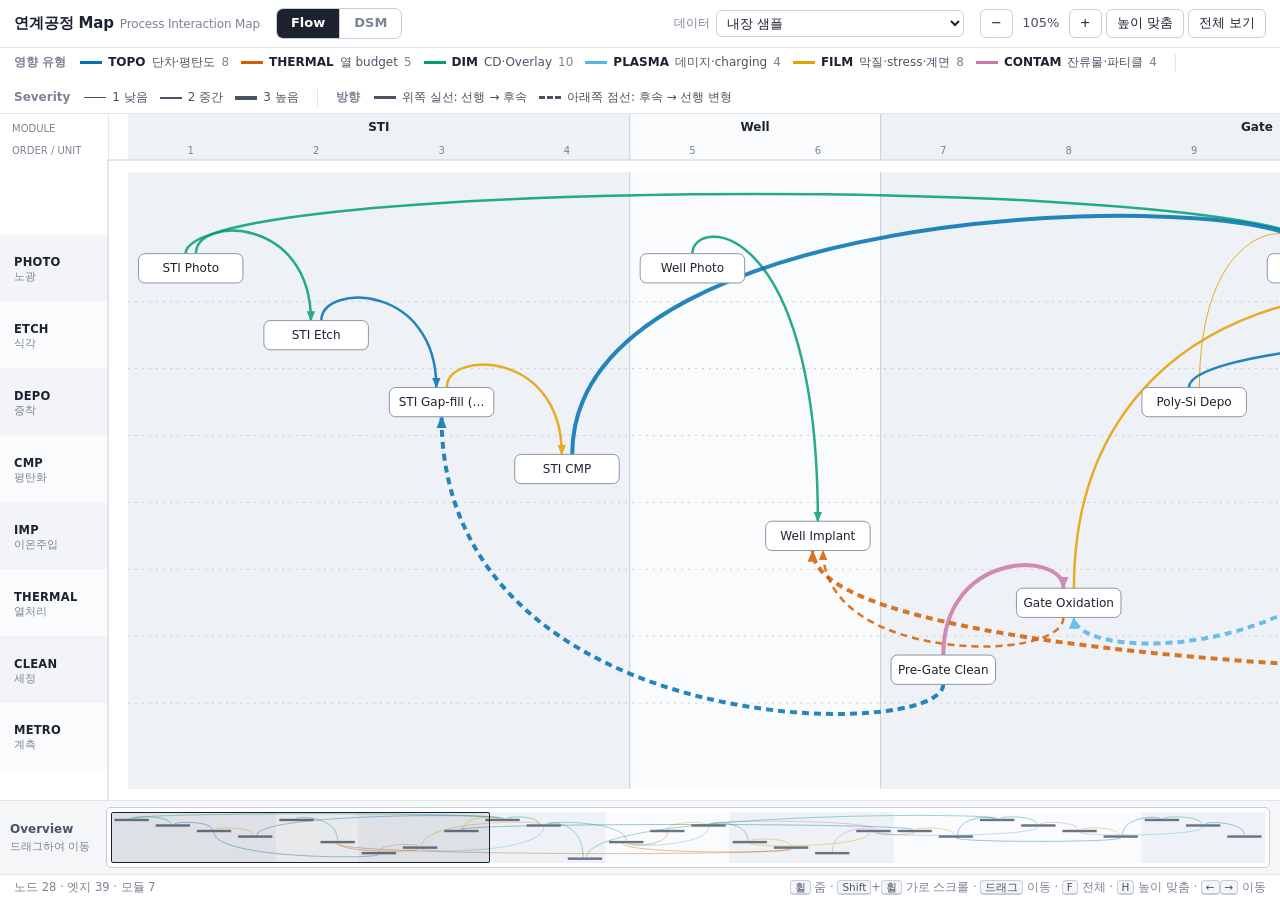
==== process-map/process_link_map.html @ 5c692071 "Add process interaction map (step 1): data model and Flow view Single-file offline HTML (vanilla JS " ====
<!DOCTYPE html>
<html lang="ko">
<head>
<meta charset="utf-8">
<meta name="viewport" content="width=device-width, initial-scale=1">
<title>연계공정 Map</title>
<style>
  :root {
    --bg: #f5f6f8;
    --surface: #ffffff;
    --ink: #1c2230;
    --ink-2: #4a5263;
    --ink-3: #7b8394;
    --line: #e1e5eb;
    --line-2: #c8ced8;
    --band-a: #eef1f5;
    --band-b: #fafbfc;
    --node-bg: #ffffff;
    --node-stroke: #8e96a4;
    --accent: #1c2230;
    --warn-bg: #fff5e6;
    --warn-line: #efb35a;
    --warn-ink: #6e4300;
    --err-ink: #9b1c1c;
    --font: "Pretendard", "Malgun Gothic", "Apple SD Gothic Neo", "Segoe UI", system-ui, sans-serif;
  }
  * { box-sizing: border-box; }
  html, body { height: 100%; margin: 0; }
  body {
    background: var(--bg);
    color: var(--ink);
    font: 13px/1.45 var(--font);
    display: flex;
    flex-direction: column;
    overflow: hidden;
  }
  button, select { font: inherit; color: inherit; }

  /* ---------- 상단 바 ---------- */
  .topbar {
    display: flex; align-items: center; gap: 16px;
    padding: 8px 14px;
    background: var(--surface);
    border-bottom: 1px solid var(--line);
    flex-wrap: wrap;
  }
  .topbar h1 { font-size: 15px; margin: 0; font-weight: 700; letter-spacing: -0.01em; }
  .topbar h1 small { font-weight: 500; color: var(--ink-3); margin-left: 6px; font-size: 12px; }
  .tabs { display: inline-flex; border: 1px solid var(--line-2); border-radius: 7px; overflow: hidden; }
  .tab {
    border: 0; background: transparent; padding: 5px 14px; cursor: pointer;
    color: var(--ink-2); font-weight: 600;
  }
  .tab + .tab { border-left: 1px solid var(--line-2); }
  .tab.active { background: var(--accent); color: #fff; }
  .tab:disabled { cursor: not-allowed; color: var(--ink-3); }
  .spacer { flex: 1; }
  .ctrl-group { display: inline-flex; align-items: center; gap: 4px; }
  .ctrl-group label { color: var(--ink-3); font-size: 12px; margin-right: 2px; }
  .btn {
    border: 1px solid var(--line-2); background: var(--surface); border-radius: 6px;
    padding: 4px 10px; cursor: pointer; min-width: 30px;
  }
  .btn:hover { background: var(--band-a); }
  .zoom-val { min-width: 48px; text-align: center; font-variant-numeric: tabular-nums; color: var(--ink-2); }
  select { border: 1px solid var(--line-2); border-radius: 6px; padding: 4px 6px; background: var(--surface); }

  /* ---------- 검증 경고 바 ---------- */
  .warnbar {
    background: var(--warn-bg); border-bottom: 1px solid var(--warn-line);
    color: var(--warn-ink); padding: 6px 14px; font-size: 12.5px;
  }
  .warnbar[hidden] { display: none; }
  .warnbar summary { cursor: pointer; font-weight: 600; }
  .warnbar ul { margin: 6px 0 2px; padding-left: 20px; max-height: 120px; overflow: auto; }
  .warnbar li.error { color: var(--err-ink); }
  .warnbar .close { float: right; border: 0; background: transparent; cursor: pointer; color: var(--warn-ink); font-size: 14px; }

  /* ---------- 범례 ---------- */
  .legend {
    display: flex; align-items: center; gap: 18px; flex-wrap: wrap;
    padding: 6px 14px; background: var(--surface); border-bottom: 1px solid var(--line);
    font-size: 12px; color: var(--ink-2);
  }
  .legend .grp { display: inline-flex; align-items: center; gap: 12px; }
  .legend .grp-title { color: var(--ink-3); font-weight: 600; margin-right: 2px; }
  .legend .item { display: inline-flex; align-items: center; gap: 6px; white-space: nowrap; }
  .legend .item b { color: var(--ink); font-weight: 600; }
  .legend .cnt { color: var(--ink-3); font-variant-numeric: tabular-nums; }
  .lk { display: inline-block; width: 22px; height: 0; border-top: 3px solid currentColor; vertical-align: middle; }
  .lk.dash { border-top-style: dashed; }
  .sep { width: 1px; align-self: stretch; background: var(--line); }

  /* ---------- 메인 Flow 영역 ---------- */
  .main {
    flex: 1; position: relative; min-height: 200px; background: var(--surface);
    overflow: hidden; cursor: grab; user-select: none; touch-action: none;
  }
  .main.dragging { cursor: grabbing; }
  .main:focus { outline: none; }
  /* 콘텐츠 SVG는 GPU 합성 레이어: 팬은 CSS transform만 바꿔 재래스터 없이 이동 */
  #flowSvg {
    position: absolute; left: 0; top: 0; display: block; overflow: visible;
    transform-origin: 0 0; will-change: transform; font-family: var(--font);
  }
  /* 고정 헤더·좌측 lane 라벨 오버레이 */
  #overlaySvg {
    position: absolute; inset: 0; width: 100%; height: 100%;
    display: block; pointer-events: none; font-family: var(--font);
  }
  #overlaySvg #hdr, #overlaySvg #gutter, #overlaySvg #corner { pointer-events: auto; }

  .band-a { fill: var(--band-a); }
  .band-b { fill: var(--band-b); }
  .band-line { stroke: var(--line-2); stroke-width: 1; vector-effect: non-scaling-stroke; }
  .lane-line { stroke: var(--line-2); stroke-width: 1; stroke-dasharray: 2 5; vector-effect: non-scaling-stroke; }

  .edge { fill: none; stroke-linecap: round; opacity: 0.85; vector-effect: non-scaling-stroke; }
  .edge.bwd { stroke-dasharray: 7 5; stroke-linecap: butt; }
  #layerEdges, #layerHover { pointer-events: none; }
  #layerEdgeHits path {
    fill: none; stroke: transparent; stroke-width: 12;
    pointer-events: stroke; vector-effect: non-scaling-stroke; cursor: pointer;
  }
  .hover-halo { fill: none; stroke: #ffffff; opacity: 0.95; stroke-linecap: round; vector-effect: non-scaling-stroke; }
  .hover-edge { fill: none; stroke-linecap: round; vector-effect: non-scaling-stroke; }
  .hover-edge.bwd { stroke-dasharray: 7 5; stroke-linecap: butt; }

  .node { cursor: pointer; }
  .node rect { fill: var(--node-bg); stroke: var(--node-stroke); stroke-width: 1; vector-effect: non-scaling-stroke; }
  .node text { font-size: 11.5px; font-weight: 500; fill: var(--ink); pointer-events: none; }
  .node.is-hover rect, .node.hl-end rect { stroke: var(--ink); stroke-width: 2; }
  .lod-far .node text { display: none; }

  /* 고정 헤더(모듈 라벨 + order 눈금)와 좌측 swimlane 라벨 */
  .hdr-bg, .gutter-bg, .corner { fill: var(--surface); }
  .hdr-border { stroke: var(--line-2); stroke-width: 1; }
  .hdr-band-a { fill: var(--band-a); }
  .hdr-band-b { fill: var(--band-b); }
  .hdr-band-line { stroke: var(--line-2); stroke-width: 1; }
  .hdr-mod { font-size: 12px; font-weight: 700; fill: var(--ink); }
  .hdr-tick { font-size: 10px; fill: var(--ink-3); font-variant-numeric: tabular-nums; }
  .gut-lane-a { fill: #f2f4f7; }
  .gut-lane-b { fill: #fafbfc; }
  .gut-unit { font-size: 11.5px; font-weight: 700; fill: var(--ink); letter-spacing: 0.02em; }
  .gut-sub { font-size: 10.5px; fill: var(--ink-3); }
  .corner-text { font-size: 10px; fill: var(--ink-3); }

  /* ---------- 미니맵(가로 스크롤 바) ---------- */
  .minimap-wrap {
    height: 74px; border-top: 1px solid var(--line); background: var(--bg);
    padding: 6px 10px; display: flex; gap: 10px; align-items: stretch;
  }
  .minimap-label { width: 86px; font-size: 11px; color: var(--ink-3); display: flex; flex-direction: column; justify-content: center; }
  .minimap-label b { color: var(--ink-2); font-size: 12px; }
  .mini-box {
    flex: 1; position: relative; overflow: hidden; background: var(--surface);
    border: 1px solid var(--line-2); border-radius: 5px; cursor: pointer; touch-action: none;
  }
  #miniSvg { position: absolute; inset: 0; width: 100%; height: 100%; display: block; }
  .mini-node { fill: #6b7383; }
  .mini-edge { fill: none; stroke-width: 0.7; opacity: 0.55; vector-effect: non-scaling-stroke; }
  /* 보이는 영역 표시는 SVG 밖의 합성 레이어(div)로 → 미니맵 SVG 재페인트 없이 이동 */
  .mini-win {
    position: absolute; left: 0; top: 0; width: 10px; height: 10px;
    background: rgba(28, 34, 48, 0.08); border: 1.5px solid var(--ink); border-radius: 2px;
    will-change: transform; pointer-events: none; transform-origin: 0 0;
  }

  /* ---------- 상태 바 ---------- */
  .statusbar {
    display: flex; gap: 14px; padding: 4px 14px; font-size: 11.5px; color: var(--ink-3);
    background: var(--surface); border-top: 1px solid var(--line);
  }
  .statusbar .hint { margin-left: auto; }
  kbd {
    font: 10.5px var(--font); border: 1px solid var(--line-2); border-bottom-width: 2px;
    border-radius: 4px; padding: 0 4px; background: var(--bg); color: var(--ink-2);
  }

  /* ---------- 툴팁 ---------- */
  .tooltip {
    position: fixed; z-index: 50; pointer-events: none;
    max-width: 340px; min-width: 180px;
    background: var(--surface); color: var(--ink);
    border: 1px solid var(--line-2); border-radius: 8px;
    box-shadow: 0 6px 22px rgba(20, 26, 40, 0.16);
    padding: 9px 11px; font-size: 12px; line-height: 1.5;
  }
  .tooltip[hidden] { display: none; }
  .tt-title { font-weight: 700; font-size: 13px; margin-bottom: 4px; display: flex; align-items: center; gap: 7px; }
  .tt-grid { display: grid; grid-template-columns: auto 1fr; column-gap: 10px; row-gap: 1px; }
  .tt-grid .k { color: var(--ink-3); }
  .tt-grid .v { color: var(--ink); font-weight: 600; }
  .tt-path { font-weight: 600; margin: 3px 0; }
  .tt-path .arrow { color: var(--ink-3); margin: 0 4px; font-weight: 400; }
  .tt-mech { margin-top: 6px; padding-top: 6px; border-top: 1px solid var(--line); color: var(--ink-2); }
  .tt-dots { letter-spacing: 1px; }
  .tt-dir { color: var(--ink-3); font-size: 11.5px; }
</style>
</head>
<body>

<!-- =================== 상단 바 =================== -->
<header class="topbar">
  <h1>연계공정 Map<small>Process Interaction Map</small></h1>
  <nav class="tabs" role="tablist" aria-label="보기 전환">
    <button class="tab active" data-view="flow" role="tab" aria-selected="true">Flow</button>
    <button class="tab" data-view="dsm" role="tab" aria-selected="false" disabled title="3단계에서 구현 예정">DSM</button>
  </nav>
  <div class="spacer"></div>
  <div class="ctrl-group">
    <label for="dataSel">데이터</label>
    <select id="dataSel" title="내장 샘플 또는 성능 테스트용 대용량 가상 데이터">
      <option value="embedded">내장 샘플</option>
      <option value="stress">성능 테스트 (300 노드 · 1500 엣지)</option>
    </select>
  </div>
  <div class="ctrl-group" aria-label="줌">
    <button class="btn" id="btnZoomOut" title="축소 (-)">−</button>
    <span class="zoom-val" id="zoomVal">100%</span>
    <button class="btn" id="btnZoomIn" title="확대 (+)">+</button>
    <button class="btn" id="btnFitH" title="높이 맞춤 (H)">높이 맞춤</button>
    <button class="btn" id="btnFitAll" title="전체 보기 (F)">전체 보기</button>
  </div>
</header>

<!-- =================== 데이터 검증 경고 =================== -->
<div class="warnbar" id="warnBar" hidden>
  <button class="close" id="warnClose" title="닫기">✕</button>
  <details>
    <summary id="warnSummary"></summary>
    <ul id="warnList"></ul>
  </details>
</div>

<!-- =================== 범례 =================== -->
<div class="legend" id="legend"></div>

<!-- =================== Flow 뷰 =================== -->
<main class="main" id="flowMain" tabindex="0" aria-label="연계공정 Flow 뷰">
  <svg id="flowSvg">
    <defs id="flowDefs"></defs>
    <g id="viewport">
      <g id="layerBands"></g>
      <g id="layerLanes"></g>
      <g id="layerEdges"></g>
      <g id="layerEdgeHits"></g>
      <g id="layerHover"></g>
      <g id="layerNodes"></g>
    </g>
  </svg>
  <svg id="overlaySvg">
    <!-- 고정 헤더: 모듈 라벨 + order 눈금 (가로 팬/줌만 따라감) -->
    <g id="hdr">
      <rect class="hdr-bg" id="hdrBg" x="0" y="0" width="100%"></rect>
      <g id="hdrInner"></g>
      <line class="hdr-border" id="hdrBorder" x1="0" x2="100%"></line>
    </g>
    <!-- 고정 좌측: unit swimlane 라벨 (세로 팬/줌만 따라감) -->
    <g id="gutter">
      <rect class="gutter-bg" id="gutterBg" x="0" y="0" height="100%"></rect>
      <g id="gutterInner"></g>
      <line class="hdr-border" id="gutterBorder" y1="0" y2="100%"></line>
    </g>
    <rect class="corner" id="corner" x="0" y="0"></rect>
    <text class="corner-text" id="cornerText1"></text>
    <text class="corner-text" id="cornerText2"></text>
  </svg>
</main>

<!-- =================== 미니맵 / 가로 스크롤 =================== -->
<div class="minimap-wrap">
  <div class="minimap-label"><b>Overview</b>드래그하여 이동</div>
  <div class="mini-box" id="miniBox" aria-label="전체 개요 및 가로 스크롤">
    <svg id="miniSvg"><g id="miniContent"></g></svg>
    <div class="mini-win" id="miniWin"></div>
  </div>
</div>

<div class="statusbar">
  <span id="statCounts"></span>
  <span class="hint">
    <kbd>휠</kbd> 줌 · <kbd>Shift</kbd>+<kbd>휠</kbd> 가로 스크롤 · <kbd>드래그</kbd> 이동 ·
    <kbd>F</kbd> 전체 · <kbd>H</kbd> 높이 맞춤 · <kbd>←</kbd><kbd>→</kbd> 이동
  </span>
</div>

<div class="tooltip" id="tooltip" hidden role="tooltip"></div>

<!-- =================== 내장 데이터 (렌더링 로직과 분리) =================== -->
<script type="application/json" id="data">
{
  "nodes": [
    { "id": "N01", "name": "STI Photo",          "module": "STI",     "unit": "PHOTO",   "order": 1 },
    { "id": "N02", "name": "STI Etch",           "module": "STI",     "unit": "ETCH",    "order": 2 },
    { "id": "N03", "name": "STI Gap-fill (HDP)", "module": "STI",     "unit": "DEPO",    "order": 3 },
    { "id": "N04", "name": "STI CMP",            "module": "STI",     "unit": "CMP",     "order": 4 },
    { "id": "N05", "name": "Well Photo",         "module": "Well",    "unit": "PHOTO",   "order": 5 },
    { "id": "N06", "name": "Well Implant",       "module": "Well",    "unit": "IMP",     "order": 6 },
    { "id": "N07", "name": "Pre-Gate Clean",     "module": "Gate",    "unit": "CLEAN",   "order": 7 },
    { "id": "N08", "name": "Gate Oxidation",     "module": "Gate",    "unit": "THERMAL", "order": 8 },
    { "id": "N09", "name": "Poly-Si Depo",       "module": "Gate",    "unit": "DEPO",    "order": 9 },
    { "id": "N10", "name": "Gate Photo",         "module": "Gate",    "unit": "PHOTO",   "order": 10 },
    { "id": "N11", "name": "Gate Etch",          "module": "Gate",    "unit": "ETCH",    "order": 11 },
    { "id": "N12", "name": "Gate CD Measure",    "module": "Gate",    "unit": "METRO",   "order": 12 },
    { "id": "N13", "name": "LDD Implant",        "module": "Spacer",  "unit": "IMP",     "order": 13 },
    { "id": "N14", "name": "Spacer SiN Depo",    "module": "Spacer",  "unit": "DEPO",    "order": 14 },
    { "id": "N15", "name": "Spacer Etch",        "module": "Spacer",  "unit": "ETCH",    "order": 15 },
    { "id": "N16", "name": "S/D Implant",        "module": "S/D",     "unit": "IMP",     "order": 16 },
    { "id": "N17", "name": "S/D Anneal",         "module": "S/D",     "unit": "THERMAL", "order": 17 },
    { "id": "N18", "name": "Pre-Silicide Clean", "module": "S/D",     "unit": "CLEAN",   "order": 18 },
    { "id": "N19", "name": "Silicide",           "module": "S/D",     "unit": "DEPO",    "order": 19 },
    { "id": "N20", "name": "ILD Depo",           "module": "Contact", "unit": "DEPO",    "order": 20 },
    { "id": "N21", "name": "ILD CMP",            "module": "Contact", "unit": "CMP",     "order": 21 },
    { "id": "N22", "name": "Contact Photo",      "module": "Contact", "unit": "PHOTO",   "order": 22 },
    { "id": "N23", "name": "Contact Etch",       "module": "Contact", "unit": "ETCH",    "order": 23 },
    { "id": "N24", "name": "W Plug Depo",        "module": "Contact", "unit": "DEPO",    "order": 24 },
    { "id": "N25", "name": "W CMP",              "module": "Contact", "unit": "CMP",     "order": 25 },
    { "id": "N26", "name": "M1 Photo",           "module": "M1",      "unit": "PHOTO",   "order": 26 },
    { "id": "N27", "name": "M1 Trench Etch",     "module": "M1",      "unit": "ETCH",    "order": 27 },
    { "id": "N28", "name": "Cu CMP",             "module": "M1",      "unit": "CMP",     "order": 28 }
  ],
  "edges": [
    { "source": "N04", "target": "N10", "type": "TOPO",    "severity": 3, "mechanism": "STI 단차가 gate photo DOF·CD 균일도에 영향" },
    { "source": "N17", "target": "N06", "type": "THERMAL", "severity": 3, "mechanism": "후속 열처리로 well 도펀트 재분포" },
    { "source": "N15", "target": "N19", "type": "CONTAM",  "severity": 2, "mechanism": "spacer etch 잔류물이 silicide 형성 저해" },

    { "source": "N01", "target": "N02", "type": "DIM",     "severity": 2, "mechanism": "STI PR CD·profile이 active 폭과 trench 형상으로 전사" },
    { "source": "N02", "target": "N03", "type": "TOPO",    "severity": 2, "mechanism": "trench 깊이·측벽 각도가 HDP gap-fill void/seam 발생 여부 결정" },
    { "source": "N03", "target": "N04", "type": "FILM",    "severity": 2, "mechanism": "HDP 막 밀도·두께 산포가 CMP 연마 속도와 dishing·잔막 균일도 결정" },
    { "source": "N07", "target": "N03", "type": "TOPO",    "severity": 3, "mechanism": "HF 기반 pre-gate clean이 STI oxide를 recess시켜 divot·step height 변화" },
    { "source": "N01", "target": "N10", "type": "DIM",     "severity": 2, "mechanism": "STI(active) layer 정렬 기준 대비 gate overlay 마진" },
    { "source": "N05", "target": "N06", "type": "DIM",     "severity": 2, "mechanism": "implant mask PR 경계 위치·두께가 well 경계와 shadowing 결정" },
    { "source": "N08", "target": "N06", "type": "THERMAL", "severity": 2, "mechanism": "gate 산화 열공정으로 well 도펀트 확산·표면 농도 변화" },
    { "source": "N07", "target": "N08", "type": "CONTAM",  "severity": 3, "mechanism": "잔류 금속·유기물이 gate oxide 결함 밀도와 Dit 증가 유발" },
    { "source": "N08", "target": "N11", "type": "FILM",    "severity": 2, "mechanism": "gate oxide 두께가 poly etch 선택비·punch-through 마진 결정" },
    { "source": "N09", "target": "N10", "type": "FILM",    "severity": 1, "mechanism": "poly 표면 거칠기·반사율이 photo CD 편차에 영향" },
    { "source": "N10", "target": "N11", "type": "DIM",     "severity": 3, "mechanism": "PR CD·LWR가 gate CD로 직접 전사" },
    { "source": "N11", "target": "N12", "type": "DIM",     "severity": 2, "mechanism": "etch bias가 최종 gate CD 및 feed-forward 보정 기준 결정" },
    { "source": "N11", "target": "N08", "type": "PLASMA",  "severity": 3, "mechanism": "gate over-etch 시 plasma charging으로 gate oxide 손상 (antenna effect)" },
    { "source": "N11", "target": "N13", "type": "DIM",     "severity": 2, "mechanism": "gate 하부 footing·CD가 LDD-gate overlap 길이 결정" },
    { "source": "N14", "target": "N13", "type": "THERMAL", "severity": 2, "mechanism": "SiN LPCVD 열 budget으로 LDD 도펀트 확산" },
    { "source": "N14", "target": "N15", "type": "FILM",    "severity": 2, "mechanism": "SiN 두께·conformality가 최종 spacer 폭 결정" },
    { "source": "N15", "target": "N13", "type": "PLASMA",  "severity": 2, "mechanism": "spacer over-etch로 LDD 영역 Si recess·격자 손상 → 도펀트 손실" },
    { "source": "N15", "target": "N16", "type": "DIM",     "severity": 3, "mechanism": "spacer 폭이 S/D-gate offset 및 유효 채널 길이(Leff) 결정" },
    { "source": "N16", "target": "N17", "type": "FILM",    "severity": 2, "mechanism": "implant 비정질화 깊이가 재결정·EOR 결함 분포 결정" },
    { "source": "N17", "target": "N13", "type": "THERMAL", "severity": 3, "mechanism": "spike anneal로 LDD 확산 및 overlap 증가 → short channel 특성 변화" },
    { "source": "N18", "target": "N19", "type": "CONTAM",  "severity": 3, "mechanism": "native oxide 잔류 시 silicide 미형성·접촉 저항 증가" },
    { "source": "N19", "target": "N16", "type": "FILM",    "severity": 2, "mechanism": "silicide가 Si를 소모하여 접합 깊이 대비 leakage 증가" },
    { "source": "N20", "target": "N19", "type": "THERMAL", "severity": 3, "mechanism": "ILD 증착 열 budget으로 NiSi 응집·고저항 상 전이" },
    { "source": "N09", "target": "N20", "type": "TOPO",    "severity": 2, "mechanism": "gate stack 높이가 ILD gap-fill aspect ratio와 void 결정" },
    { "source": "N20", "target": "N21", "type": "FILM",    "severity": 2, "mechanism": "ILD 막두께 균일도가 CMP 후 잔막 산포 결정" },
    { "source": "N21", "target": "N22", "type": "TOPO",    "severity": 3, "mechanism": "ILD 평탄도가 contact photo DOF 마진 결정" },
    { "source": "N12", "target": "N22", "type": "DIM",     "severity": 2, "mechanism": "gate 실측 CD·overlay 기준으로 contact 정렬 보정" },
    { "source": "N22", "target": "N23", "type": "DIM",     "severity": 3, "mechanism": "contact CD·overlay가 gate-contact short 마진 결정" },
    { "source": "N23", "target": "N19", "type": "PLASMA",  "severity": 3, "mechanism": "contact over-etch로 silicide 손실·contact 저항 증가" },
    { "source": "N23", "target": "N24", "type": "CONTAM",  "severity": 2, "mechanism": "etch polymer 잔류물이 barrier 접착 불량·W void 유발" },
    { "source": "N24", "target": "N25", "type": "FILM",    "severity": 2, "mechanism": "W 막 grain·두께가 CMP 속도와 plug recess 결정" },
    { "source": "N25", "target": "N21", "type": "TOPO",    "severity": 2, "mechanism": "W CMP 과연마로 ILD erosion 발생 → 추가 단차" },
    { "source": "N25", "target": "N26", "type": "TOPO",    "severity": 2, "mechanism": "W recess·erosion 단차가 M1 photo 초점 마진에 영향" },
    { "source": "N26", "target": "N27", "type": "DIM",     "severity": 3, "mechanism": "M1 CD·contact 대비 overlay가 metal-contact short/open 결정" },
    { "source": "N27", "target": "N24", "type": "PLASMA",  "severity": 2, "mechanism": "M1 trench over-etch 시 W plug 상단 손상·산화" },
    { "source": "N27", "target": "N28", "type": "TOPO",    "severity": 2, "mechanism": "trench 깊이 편차가 Cu CMP dishing·배선 저항 산포 결정" }
  ]
}
</script>

<script>
(function () {
  'use strict';

  /* ==========================================================================
   * 1. 상수 / 설정
   * ======================================================================== */

  // swimlane 순서 (위 → 아래)
  const UNIT_ORDER = ['PHOTO', 'ETCH', 'DEPO', 'CMP', 'IMP', 'THERMAL', 'CLEAN', 'METRO'];
  const UNIT_LABEL = {
    PHOTO: '노광', ETCH: '식각', DEPO: '증착', CMP: '평탄화',
    IMP: '이온주입', THERMAL: '열처리', CLEAN: '세정', METRO: '계측'
  };

  // 영향 유형별 색 (Okabe-Ito 색약 대응 팔레트). ETC는 알 수 없는 type 대비용
  const TYPE_META = {
    TOPO:    { color: '#0072B2', label: '단차·평탄도' },
    THERMAL: { color: '#D55E00', label: '열 budget' },
    DIM:     { color: '#009E73', label: 'CD·Overlay' },
    PLASMA:  { color: '#56B4E9', label: '데미지·charging' },
    FILM:    { color: '#E69F00', label: '막질·stress·계면' },
    CONTAM:  { color: '#CC79A7', label: '잔류물·파티클' },
    ETC:     { color: '#000000', label: '기타(미정의)' }
  };
  const TYPE_KEYS = ['TOPO', 'THERMAL', 'DIM', 'PLASMA', 'FILM', 'CONTAM'];

  const SEV_WIDTH = { 1: 1, 2: 2.5, 3: 4 };
  const SEV_LABEL = { 1: '낮음', 2: '중간', 3: '높음' };
  const MARKER_SIZE = { 1: 8, 2: 10, 3: 12 };

  // 레이아웃 치수 (content 좌표계, px)
  const L = {
    COL_W: 120,      // order 1칸 폭
    NODE_W: 100,
    NODE_H: 28,
    LANE_PAD: 18,    // lane 상하 여백
    SLOT_GAP: 8,     // 같은 lane·같은 order에 노드가 여럿일 때 세로 간격
    GUTTER: 108,     // 좌측 swimlane 라벨 폭 (화면 px)
    HEADER: 46,      // 상단 모듈 라벨 + order 눈금 높이 (화면 px)
    HDR_ROW1: 26,
    ARC_BASE: 16,    // arc 최소 높이
    ARC_K: 20        // arc 높이 = ARC_BASE + ARC_K * sqrt(step 거리)
  };

  const FONT = getComputedStyle(document.body).getPropertyValue('--font') || 'sans-serif';

  /* ==========================================================================
   * 2. 앱 공유 상태 (2·3단계의 선택·필터·뷰 전환이 이 객체를 공유)
   * ======================================================================== */
  const App = {
    model: null,     // 정규화된 데이터 {nodes, edges, nodeById, issues}
    layout: null,    // Flow 뷰 좌표
    state: {
      view: 'flow',            // 'flow' | 'dsm'
      selectedNodeId: null,    // (2단계) Focus 대상
      hop: 1,                  // (2단계) Focus hop 깊이
      filters: {               // (2단계) 필터
        types: new Set(TYPE_KEYS.concat('ETC')),
        minSeverity: 1,
        modules: null,
        longRangeOnly: false,
        longRangeN: 5
      }
    },
    view: { k: 1, tx: 0, ty: 0, W: 0, H: 0 }  // Flow 뷰 줌/팬 상태
  };

  /* ==========================================================================
   * 3. 유틸
   * ======================================================================== */

  // SVG/HTML 문자열 이스케이프 (업로드 데이터가 들어와도 안전하게)
  function esc(s) {
    return String(s).replace(/[&<>"']/g, c => ({ '&': '&amp;', '<': '&lt;', '>': '&gt;', '"': '&quot;', "'": '&#39;' }[c]));
  }
  // DOM 요소 생성 (textContent 사용 → XSS 안전)
  function el(tag, cls, text) {
    const e = document.createElement(tag);
    if (cls) e.className = cls;
    if (text != null) e.textContent = text;
    return e;
  }
  const clamp = (v, a, b) => Math.max(a, Math.min(b, v));
  const r1 = v => Math.round(v * 10) / 10;

  // 텍스트 폭 측정 + 말줄임 (canvas measureText, 결과 캐시)
  const measureCtx = document.createElement('canvas').getContext('2d');
  const measureCache = new Map();
  function textWidth(text, font) {
    const key = font + '|' + text;
    let w = measureCache.get(key);
    if (w === undefined) {
      measureCtx.font = font;
      w = measureCtx.measureText(text).width;
      measureCache.set(key, w);
    }
    return w;
  }
  function truncate(text, maxW, font) {
    if (textWidth(text, font) <= maxW) return text;
    let lo = 0, hi = text.length;
    while (lo < hi) {
      const mid = (lo + hi + 1) >> 1;
      if (textWidth(text.slice(0, mid) + '…', font) <= maxW) lo = mid; else hi = mid - 1;
    }
    return lo > 0 ? text.slice(0, lo) + '…' : '';
  }

  /* ==========================================================================
   * 4. 데이터 로드 · 정규화 · 검증
   * ======================================================================== */

  // 내장 <script type="application/json" id="data"> 읽기
  function loadEmbeddedData() {
    const txt = document.getElementById('data').textContent;
    return JSON.parse(txt);
  }

  /**
   * 원시 데이터를 정규화하고 검증한다.
   * - 중복 id: 첫 번째 노드만 사용
   * - 없는 id 참조 / 자기참조 엣지: 렌더링에서 제외
   * - 알 수 없는 unit/type, 범위 밖 severity: 경고 후 보정
   * 반환: { nodes, edges, nodeById, issues[] }
   */
  function normalizeAndValidate(raw) {
    const issues = [];
    const nodes = [];
    const nodeById = new Map();
    const rawNodes = Array.isArray(raw && raw.nodes) ? raw.nodes : [];
    const rawEdges = Array.isArray(raw && raw.edges) ? raw.edges : [];
    if (!rawNodes.length) issues.push({ level: 'error', msg: 'nodes 배열이 비어 있거나 없습니다.' });

    rawNodes.forEach((n, i) => {
      const id = n && n.id != null ? String(n.id).trim() : '';
      if (!id) { issues.push({ level: 'error', msg: `nodes[${i}]: id가 없습니다 — 제외` }); return; }
      if (nodeById.has(id)) {
        issues.push({ level: 'error', msg: `중복 id "${id}" (nodes[${i}]) — 첫 번째 노드만 사용` });
        return;
      }
      let unit = String(n.unit == null ? '' : n.unit).trim().toUpperCase();
      if (!UNIT_ORDER.includes(unit)) {
        issues.push({ level: 'warn', msg: `노드 "${id}": 알 수 없는 unit "${n.unit}" — 별도 lane에 표시` });
        if (!unit) unit = 'ETC';
      }
      let order = Number(n.order);
      if (!Number.isFinite(order)) {
        issues.push({ level: 'warn', msg: `노드 "${id}": order가 숫자가 아님 ("${n.order}") — 맨 뒤로 배치` });
        order = Infinity;
      }
      const node = {
        id,
        name: n.name != null && String(n.name).trim() ? String(n.name).trim() : id,
        module: n.module != null && String(n.module).trim() ? String(n.module).trim() : '(미지정)',
        unit,
        order,
        i: nodes.length,
        inE: [],   // 이 노드가 영향받는 엣지
        outE: []   // 이 노드가 영향주는 엣지
      };
      nodes.push(node);
      nodeById.set(id, node);
    });
    // order가 없던 노드는 마지막 order 뒤로
    const finiteMax = nodes.reduce((m, n) => Number.isFinite(n.order) ? Math.max(m, n.order) : m, 0);
    nodes.forEach(n => { if (!Number.isFinite(n.order)) n.order = finiteMax + 1; });

    const edges = [];
    const seen = new Set();
    rawEdges.forEach((e, i) => {
      const sId = e && e.source != null ? String(e.source).trim() : '';
      const tId = e && e.target != null ? String(e.target).trim() : '';
      const s = nodeById.get(sId), t = nodeById.get(tId);
      if (!s || !t) {
        const missing = [!s ? `source "${sId}"` : null, !t ? `target "${tId}"` : null].filter(Boolean).join(', ');
        issues.push({ level: 'error', msg: `edges[${i}]: 없는 id 참조 (${missing}) — 제외` });
        return;
      }
      if (s === t) {
        issues.push({ level: 'error', msg: `edges[${i}]: 자기참조 엣지 ("${sId}" → "${tId}") — 제외` });
        return;
      }
      let type = String(e.type == null ? '' : e.type).trim().toUpperCase();
      if (!TYPE_KEYS.includes(type)) {
        issues.push({ level: 'warn', msg: `edges[${i}] (${sId}→${tId}): 알 수 없는 type "${e.type}" — 기타로 표시` });
        type = 'ETC';
      }
      let sev = Math.round(Number(e.severity));
      if (!(sev >= 1 && sev <= 3)) {
        issues.push({ level: 'warn', msg: `edges[${i}] (${sId}→${tId}): severity "${e.severity}" 범위 밖 — 1~3으로 보정` });
        sev = Number.isFinite(sev) ? clamp(sev, 1, 3) : 1;
      }
      const key = sId + '\u0000' + tId + '\u0000' + type;
      if (seen.has(key)) issues.push({ level: 'warn', msg: `edges[${i}]: 중복 엣지 (${sId}→${tId}, ${type})` });
      seen.add(key);

      const edge = {
        i: edges.length,
        source: sId, target: tId, s, t,
        type, severity: sev,
        mechanism: e.mechanism != null ? String(e.mechanism) : '',
        // 선행→후속(fwd) / 후속 공정이 선행 결과를 변형(bwd). 같은 order는 fwd로 취급
        dir: s.order <= t.order ? 'fwd' : 'bwd'
      };
      edges.push(edge);
      s.outE.push(edge);
      t.inE.push(edge);
    });

    return { nodes, edges, nodeById, issues };
  }

  /* ==========================================================================
   * 5. Flow 레이아웃 계산 (고정 좌표, force layout 없음)
   *    x = order 순위(열), y = unit swimlane
   * ======================================================================== */
  function computeLayout(model) {
    const { nodes, edges } = model;

    // (1) 고유 order → 열 index (order 값이 띄엄띄엄이어도 촘촘하게 배치)
    const orders = [...new Set(nodes.map(n => n.order))].sort((a, b) => a - b);
    const colOf = new Map(orders.map((o, i) => [o, i]));

    // (2) lane 목록: 정의된 unit 8종 + 알 수 없는 unit
    const extra = [...new Set(nodes.map(n => n.unit))].filter(u => !UNIT_ORDER.includes(u)).sort();
    const laneUnits = UNIT_ORDER.concat(extra);

    // (3) 같은 lane·같은 열에 여러 노드가 있으면 세로 slot으로 쌓기
    const slotCounter = new Map();
    const laneSlots = new Map(laneUnits.map(u => [u, 1]));
    const sorted = nodes.slice().sort((a, b) => a.order - b.order || a.i - b.i);
    sorted.forEach(n => {
      n.col = colOf.get(n.order);
      const key = n.unit + '|' + n.col;
      n.slot = slotCounter.get(key) || 0;
      slotCounter.set(key, n.slot + 1);
      laneSlots.set(n.unit, Math.max(laneSlots.get(n.unit), n.slot + 1));
    });

    // (4) lane y 좌표
    const lanes = [];
    const laneByUnit = new Map();
    let y = 0;
    laneUnits.forEach(u => {
      const slots = laneSlots.get(u);
      const h = L.LANE_PAD * 2 + slots * L.NODE_H + (slots - 1) * L.SLOT_GAP;
      const lane = { unit: u, y, h };
      lanes.push(lane);
      laneByUnit.set(u, lane);
      y += h;
    });
    const lanesH = y;

    // (5) 노드 좌표
    nodes.forEach(n => {
      const lane = laneByUnit.get(n.unit);
      n.x = n.col * L.COL_W + (L.COL_W - L.NODE_W) / 2;
      n.y = lane.y + L.LANE_PAD + n.slot * (L.NODE_H + L.SLOT_GAP);
      n.cx = n.x + L.NODE_W / 2;
    });

    // (6) module 띠: 열을 순서대로 훑으며 같은 module이 연속된 구간(run)을 하나의 띠로
    const colModule = new Array(orders.length).fill(null);
    sorted.forEach(n => { if (colModule[n.col] == null) colModule[n.col] = n.module; });
    const bands = [];
    colModule.forEach((m, c) => {
      const last = bands[bands.length - 1];
      if (last && last.module === m) last.c1 = c;
      else bands.push({ module: m, c0: c, c1: c });
    });
    const moduleCount = new Map();
    nodes.forEach(n => moduleCount.set(n.module, (moduleCount.get(n.module) || 0) + 1));
    bands.forEach(b => {
      b.x = b.c0 * L.COL_W;
      b.w = (b.c1 - b.c0 + 1) * L.COL_W;
      b.count = moduleCount.get(b.module) || 0;
      b.o0 = orders[b.c0]; b.o1 = orders[b.c1];
    });

    // (7) 엣지 연결점(port) 분산: fwd는 노드 윗변, bwd는 아랫변.
    //     arc가 서로 덜 교차하도록 [가까운 왼쪽 … 먼 왼쪽 | 먼 오른쪽 … 가까운 오른쪽] 순으로 배치
    const ports = new Map();  // key: nodeIdx|side → [{edge, end, other}]
    const pushPort = (node, side, edge, end, other) => {
      const key = node.i + '|' + side;
      let arr = ports.get(key);
      if (!arr) { arr = []; ports.set(key, arr); }
      arr.push({ edge, end, dx: other.cx - node.cx, dist: Math.abs(other.col - node.col) });
    };
    edges.forEach(e => {
      const side = e.dir === 'fwd' ? 'top' : 'bot';
      pushPort(e.s, side, e, 's', e.t);
      pushPort(e.t, side, e, 't', e.s);
    });
    const portX = new Map(); // edge.i + end → x
    ports.forEach((arr, key) => {
      const node = nodes[+key.split('|')[0]];
      arr.forEach(p => {
        p.g = p.dx < 0 ? 0 : p.dx > 0 ? 2 : 1;
        p.k = p.g === 0 ? p.dist : p.g === 2 ? -p.dist : 0;
      });
      arr.sort((a, b) => a.g - b.g || a.k - b.k || a.edge.i - b.edge.i);
      const n = arr.length;
      const step = n > 1 ? Math.min(10, (L.NODE_W - 16) / (n - 1)) : 0;
      arr.forEach((p, i) => portX.set(p.edge.i + p.end, node.cx + (i - (n - 1) / 2) * step));
    });

    // (8) 엣지 arc 경로 (cubic bezier). fwd: 위로 휘는 실선, bwd: 아래로 휘는 점선
    let minY = 0, maxY = lanesH;
    edges.forEach(e => {
      const x1 = portX.get(e.i + 's'), x2 = portX.get(e.i + 't');
      const span = Math.abs(e.t.col - e.s.col);
      e.span = span;
      const h = L.ARC_BASE + L.ARC_K * Math.sqrt(Math.max(span, 0.5));
      let y1, y2, cy;
      if (e.dir === 'fwd') {
        y1 = e.s.y; y2 = e.t.y;
        cy = Math.min(y1, y2) - h;
        minY = Math.min(minY, 0.75 * cy + 0.25 * Math.min(y1, y2));
      } else {
        y1 = e.s.y + L.NODE_H; y2 = e.t.y + L.NODE_H;
        cy = Math.max(y1, y2) + h;
        maxY = Math.max(maxY, 0.75 * cy + 0.25 * Math.max(y1, y2));
      }
      // 같은 열(동일 order)끼리는 고리 모양으로 벌려줌
      let c1x = x1, c2x = x2;
      if (Math.abs(x2 - x1) < 4) { c1x = x1 - 30; c2x = x2 + 30; }
      e.d = `M${r1(x1)},${r1(y1)}C${r1(c1x)},${r1(cy)} ${r1(c2x)},${r1(cy)} ${r1(x2)},${r1(y2)}`;
    });

    const bounds = {
      minX: 0,
      maxX: Math.max(1, orders.length) * L.COL_W,
      minY: Math.floor(minY - 18),
      maxY: Math.ceil(maxY + 18)
    };
    return { orders, lanes, bands, bounds, lanesH };
  }

  /* ==========================================================================
   * 6. Flow 뷰 렌더링 (데이터가 바뀔 때만 DOM 재생성)
   * ======================================================================== */
  const $ = id => document.getElementById(id);
  const svg = $('flowSvg');        // 콘텐츠 SVG (줌 확정 배율로 래스터)
  const mainEl = $('flowMain');    // 이벤트 수신 컨테이너

  function buildFlow() {
    const { model, layout } = App;
    const B = layout.bounds;

    // --- 화살표 marker: type × severity 조합 ---
    let defs = '';
    Object.keys(TYPE_META).forEach(t => {
      [1, 2, 3].forEach(s => {
        const sz = MARKER_SIZE[s];
        defs += `<marker id="arr-${t}-${s}" viewBox="0 0 10 10" refX="9" refY="5" markerWidth="${sz}" markerHeight="${sz}" markerUnits="userSpaceOnUse" orient="auto">` +
                `<path d="M0,1L10,5L0,9z" fill="${TYPE_META[t].color}"/></marker>`;
      });
    });
    $('flowDefs').innerHTML = defs;

    // --- module 배경 띠 ---
    let bands = '';
    layout.bands.forEach((b, i) => {
      bands += `<rect class="${i % 2 ? 'band-b' : 'band-a'}" x="${b.x}" y="${B.minY}" width="${b.w}" height="${B.maxY - B.minY}"/>`;
      if (i > 0) bands += `<line class="band-line" x1="${b.x}" x2="${b.x}" y1="${B.minY}" y2="${B.maxY}"/>`;
    });
    $('layerBands').innerHTML = bands;

    // --- swimlane 경계선 ---
    let lanes = '';
    layout.lanes.forEach((ln, i) => {
      if (i > 0) lanes += `<line class="lane-line" x1="${B.minX}" x2="${B.maxX}" y1="${ln.y}" y2="${ln.y}"/>`;
    });
    $('layerLanes').innerHTML = lanes;

    // --- 엣지: severity 낮은 것부터 그려 높은 것이 위에 오도록 ---
    const order = model.edges.slice().sort((a, b) => a.severity - b.severity || (a.dir === 'bwd') - (b.dir === 'bwd'));
    let ep = '', hp = '';
    order.forEach(e => {
      const c = TYPE_META[e.type].color;
      ep += `<path class="edge ${e.dir}" d="${e.d}" stroke="${c}" stroke-width="${SEV_WIDTH[e.severity]}" marker-end="url(#arr-${e.type}-${e.severity})" data-i="${e.i}"/>`;
      hp += `<path d="${e.d}" data-kind="edge" data-i="${e.i}"/>`;
    });
    $('layerEdges').innerHTML = ep;
    $('layerEdgeHits').innerHTML = hp;
    $('layerHover').innerHTML = '';

    // --- 노드 ---
    const nodeFont = `500 11.5px ${FONT}`;
    let np = '';
    model.nodes.forEach(n => {
      const label = truncate(n.name, L.NODE_W - 12, nodeFont);
      np += `<g class="node" data-kind="node" data-i="${n.i}" transform="translate(${n.x},${n.y})">` +
            `<rect width="${L.NODE_W}" height="${L.NODE_H}" rx="6"/>` +
            `<text x="${L.NODE_W / 2}" y="${L.NODE_H / 2 + 4}" text-anchor="middle">${esc(label)}</text></g>`;
    });
    $('layerNodes').innerHTML = np;
    nodeEls = $('layerNodes').children;
    svg.setAttribute('viewBox', `${B.minX} ${B.minY} ${B.maxX - B.minX} ${B.maxY - B.minY}`);
    committedK = 0;

    buildHeader();
    buildGutter();
    buildMinimap();
    buildLegend();
    renderIssues();
    $('statCounts').textContent = `노드 ${model.nodes.length} · 엣지 ${model.edges.length} · 모듈 ${new Set(model.nodes.map(n => n.module)).size}`;
  }
  let nodeEls = null;

  /* ---------- 고정 헤더: module 라벨(1행) + order 눈금(2행) ---------- */
  let hdrItems = [];   // {band, rect, line, text}
  let tickEls = [];
  function buildHeader() {
    const inner = $('hdrInner');
    const { layout } = App;
    let s = '';
    layout.bands.forEach((b, i) => {
      s += `<rect class="${i % 2 ? 'hdr-band-b' : 'hdr-band-a'}" data-kind="module" data-b="${i}" y="0" height="${L.HEADER}"/>` +
           (i > 0 ? `<line class="hdr-band-line" y1="0" y2="${L.HEADER}"/>` : '<line style="display:none"/>') +
           `<text class="hdr-mod" y="17" text-anchor="middle" pointer-events="none"></text>`;
    });
    layout.orders.forEach(o => {
      s += `<text class="hdr-tick" y="${L.HDR_ROW1 + 14}" text-anchor="middle">${esc(o)}</text>`;
    });
    inner.innerHTML = s;
    const kids = inner.children;
    hdrItems = layout.bands.map((b, i) => ({ band: b, rect: kids[i * 3], line: kids[i * 3 + 1], text: kids[i * 3 + 2] }));
    tickEls = Array.from(kids).slice(layout.bands.length * 3);
    $('hdrBg').setAttribute('height', L.HEADER);
    $('hdrBorder').setAttribute('y1', L.HEADER);
    $('hdrBorder').setAttribute('y2', L.HEADER);
  }
  // 줌 배율(k)이 바뀔 때만 헤더 요소 x 위치 재계산 (팬은 그룹 translate로 처리)
  function layoutHeader(k) {
    const modFont = `700 12px ${FONT}`;
    hdrItems.forEach(it => {
      const x = it.band.x * k, w = it.band.w * k;
      it.rect.setAttribute('x', x); it.rect.setAttribute('width', w);
      it.line.setAttribute('x1', x); it.line.setAttribute('x2', x);
      it.text.setAttribute('x', x + w / 2);
      it.text.textContent = truncate(it.band.module, w - 10, modFont);
    });
    const colPx = L.COL_W * k;
    const step = Math.max(1, Math.ceil(28 / colPx));
    tickEls.forEach((t, c) => {
      if (c % step === 0) {
        t.removeAttribute('display');
        t.setAttribute('x', (c + 0.5) * colPx);
      } else t.setAttribute('display', 'none');
    });
  }

  /* ---------- 고정 좌측: unit swimlane 라벨 ---------- */
  let gutterItems = [];
  function buildGutter() {
    const inner = $('gutterInner');
    let s = '';
    App.layout.lanes.forEach((ln, i) => {
      s += `<rect class="${i % 2 ? 'gut-lane-b' : 'gut-lane-a'}" x="0" width="${L.GUTTER}"/>` +
           `<text class="gut-unit" x="14"></text>` +
           `<text class="gut-sub" x="14"></text>`;
    });
    inner.innerHTML = s;
    const kids = inner.children;
    gutterItems = App.layout.lanes.map((ln, i) => {
      const it = { lane: ln, rect: kids[i * 3], unit: kids[i * 3 + 1], sub: kids[i * 3 + 2] };
      it.unit.textContent = ln.unit;
      it.sub.textContent = UNIT_LABEL[ln.unit] || '미정의 unit';
      return it;
    });
    $('gutterBg').setAttribute('width', L.GUTTER);
    $('gutterBorder').setAttribute('x1', L.GUTTER);
    $('gutterBorder').setAttribute('x2', L.GUTTER);
    $('corner').setAttribute('width', L.GUTTER);
    $('corner').setAttribute('height', L.HEADER);
    const c1 = $('cornerText1'), c2 = $('cornerText2');
    c1.setAttribute('x', 12); c1.setAttribute('y', 18); c1.textContent = 'MODULE';
    c2.setAttribute('x', 12); c2.setAttribute('y', L.HDR_ROW1 + 14); c2.textContent = 'ORDER / UNIT';
  }
  function layoutGutter(k) {
    gutterItems.forEach(it => {
      const y = it.lane.y * k, h = it.lane.h * k;
      it.rect.setAttribute('y', y); it.rect.setAttribute('height', h);
      const showSub = h >= 34, showUnit = h >= 13;
      it.unit.setAttribute('display', showUnit ? 'inline' : 'none');
      it.sub.setAttribute('display', showSub ? 'inline' : 'none');
      it.unit.setAttribute('y', showSub ? y + h / 2 - 2 : y + h / 2 + 4);
      it.sub.setAttribute('y', y + h / 2 + 12);
    });
  }

  /* ==========================================================================
   * 7. 줌 / 팬 / 가로 스크롤
   * ======================================================================== */
  /*
   * 렌더링 전략 (300 노드 · 1500 엣지에서도 끊김 없게):
   *  - 콘텐츠 SVG는 '확정 배율(committedK)'로 크기를 잡아 한 번 래스터
   *  - 팬: CSS translate만 변경 → GPU 합성만 일어나고 재래스터 없음
   *  - 휠 줌 진행 중: CSS scale(k / committedK)로 즉시 반응, 휠이 멈추면 commitZoom()으로 선명하게 재래스터
   */
  let rafId = 0, lastK = -1, committedK = 0, zoomGesture = false, zoomTimer = 0;

  // 변환 적용을 다음 프레임으로 모아서 한 번만 처리
  function scheduleRender() {
    if (!rafId) rafId = requestAnimationFrame(renderTransform);
  }
  // 현재 배율을 SVG 실제 크기에 반영 (재래스터 발생)
  function commitZoom() {
    const B = App.layout.bounds;
    committedK = App.view.k;
    svg.setAttribute('width', Math.max(1, Math.round((B.maxX - B.minX) * committedK)));
    svg.setAttribute('height', Math.max(1, Math.round((B.maxY - B.minY) * committedK)));
    svg.classList.toggle('lod-far', committedK < 0.42);   // 너무 작으면 노드 라벨 숨김
  }
  function renderTransform() {
    rafId = 0;
    const v = App.view, B = App.layout.bounds;
    if (v.k !== committedK && !zoomGesture) commitZoom();
    const s = v.k / committedK;
    const x = Math.round(v.tx + B.minX * v.k), y = Math.round(v.ty + B.minY * v.k);
    svg.style.transform = s === 1 ? `translate(${x}px,${y}px)` : `translate(${x}px,${y}px) scale(${s})`;
    $('hdrInner').setAttribute('transform', `translate(${r1(v.tx)},0)`);
    $('gutterInner').setAttribute('transform', `translate(0,${r1(v.ty)})`);
    if (v.k !== lastK) {
      lastK = v.k;
      layoutHeader(v.k);
      layoutGutter(v.k);
      $('zoomVal').textContent = Math.round(v.k * 100) + '%';
    }
    updateMiniWindow();
  }

  // 화면 안에 콘텐츠가 최소한 걸쳐 있도록 팬 범위 제한
  function clampView() {
    const v = App.view, B = App.layout.bounds;
    const left = L.GUTTER + 24, right = v.W - 24, top = L.HEADER + 12, bottom = v.H - 12;
    const lo = Math.min(left - B.minX * v.k, right - B.maxX * v.k);
    const hi = Math.max(left - B.minX * v.k, right - B.maxX * v.k);
    v.tx = clamp(v.tx, lo, hi);
    const loY = Math.min(top - B.minY * v.k, bottom - B.maxY * v.k);
    const hiY = Math.max(top - B.minY * v.k, bottom - B.maxY * v.k);
    v.ty = clamp(v.ty, loY, hiY);
  }
  function kLimits() {
    const v = App.view, B = App.layout.bounds;
    const fitAll = Math.min((v.W - L.GUTTER - 40) / (B.maxX - B.minX), (v.H - L.HEADER - 24) / (B.maxY - B.minY));
    // 노드 300개급 데이터는 전체 맞춤 시 너무 작아지므로 하한 0.12 (전체 개요는 미니맵이 담당)
    return { min: clamp(fitAll * 0.9, 0.12, 0.25), max: 3 };
  }
  // 화면 좌표 (px, py)를 기준으로 줌
  function zoomAt(factor, px, py) {
    const v = App.view, lim = kLimits();
    const k2 = clamp(v.k * factor, lim.min, lim.max);
    if (k2 === v.k) return;
    v.tx = px - (px - v.tx) * (k2 / v.k);
    v.ty = py - (py - v.ty) * (k2 / v.k);
    v.k = k2;
    clampView();
    scheduleRender();
  }
  function panBy(dx, dy) {
    App.view.tx += dx; App.view.ty += dy;
    clampView(); scheduleRender();
  }
  // 전체 보기
  function fitAll() {
    const v = App.view, B = App.layout.bounds;
    const pw = v.W - L.GUTTER - 40, ph = v.H - L.HEADER - 24;
    v.k = clamp(Math.min(pw / (B.maxX - B.minX), ph / (B.maxY - B.minY)), kLimits().min, 1.5);
    v.tx = L.GUTTER + 20 + (pw - (B.maxX - B.minX) * v.k) / 2 - B.minX * v.k;
    v.ty = L.HEADER + 12 + (ph - (B.maxY - B.minY) * v.k) / 2 - B.minY * v.k;
    clampView(); scheduleRender();
  }
  // 높이 맞춤: 세로를 화면에 맞추고 가로는 스크롤 (기본 시작 뷰)
  function fitHeight(keepX) {
    const v = App.view, B = App.layout.bounds;
    const ph = v.H - L.HEADER - 24;
    const oldK = v.k;
    const centerContentX = (v.W / 2 - v.tx) / oldK;
    v.k = clamp(ph / (B.maxY - B.minY), 0.45, 1.2);
    v.ty = L.HEADER + 12 + (ph - (B.maxY - B.minY) * v.k) / 2 - B.minY * v.k;
    v.tx = keepX ? v.W / 2 - centerContentX * v.k : L.GUTTER + 20 - B.minX * v.k;
    clampView(); scheduleRender();
  }

  // 줌·팬 진행 중 표시 (이 동안은 hover 판정을 건너뜀).
  // DOM class 토글은 1500개 요소 스타일 재계산을 유발하므로 JS 플래그만 사용
  let interactTimer = 0, interacting = false;
  function markInteracting() {
    interacting = true;
    clearTimeout(interactTimer);
    interactTimer = setTimeout(() => { interacting = false; }, 140);
  }

  // 휠: 기본 = 줌, Shift+휠 또는 가로 휠(트랙패드) = 가로 스크롤
  mainEl.addEventListener('wheel', ev => {
    ev.preventDefault();
    hideTip();
    markInteracting();
    const unit = ev.deltaMode === 1 ? 16 : ev.deltaMode === 2 ? App.view.H : 1;
    const dx = ev.deltaX * unit, dy = ev.deltaY * unit;
    if (ev.shiftKey) { panBy(-(dy || dx), 0); return; }
    if (Math.abs(dx) > Math.abs(dy)) { panBy(-dx, 0); return; }
    const rect = mainEl.getBoundingClientRect();
    // 휠 줌 제스처 동안에는 CSS scale로만 반응, 멈춘 뒤 확정
    zoomGesture = true;
    clearTimeout(zoomTimer);
    zoomTimer = setTimeout(() => { zoomGesture = false; scheduleRender(); }, 160);
    zoomAt(Math.exp(-dy * 0.0016), ev.clientX - rect.left, ev.clientY - rect.top);
  }, { passive: false });

  // 드래그 팬 (3px 이상 움직이면 드래그로 판단 → 2단계 클릭 판정과 구분)
  const drag = { active: false, moved: false, x: 0, y: 0, id: null };
  mainEl.addEventListener('pointerdown', ev => {
    if (ev.button !== 0) return;
    drag.active = true; drag.moved = false;
    drag.x = ev.clientX; drag.y = ev.clientY; drag.id = ev.pointerId;
    mainEl.focus({ preventScroll: true });
  });
  mainEl.addEventListener('pointermove', ev => {
    if (drag.active && ev.pointerId === drag.id) {
      const dx = ev.clientX - drag.x, dy = ev.clientY - drag.y;
      if (!drag.moved && Math.hypot(dx, dy) < 3) return;
      if (!drag.moved) {
        drag.moved = true;
        mainEl.setPointerCapture(ev.pointerId);
        mainEl.classList.add('dragging');
        hideTip();
      }
      drag.x = ev.clientX; drag.y = ev.clientY;
      markInteracting();
      panBy(dx, dy);
      return;
    }
    onHoverMove(ev);
  });
  const endDrag = ev => {
    if (!drag.active || ev.pointerId !== drag.id) return;
    drag.active = false;
    mainEl.classList.remove('dragging');
    if (mainEl.hasPointerCapture(ev.pointerId)) mainEl.releasePointerCapture(ev.pointerId);
  };
  mainEl.addEventListener('pointerup', endDrag);
  mainEl.addEventListener('pointercancel', endDrag);
  mainEl.addEventListener('pointerleave', () => { if (!drag.active) clearHover(); });

  // 키보드 단축키
  mainEl.addEventListener('keydown', ev => {
    const v = App.view;
    switch (ev.key) {
      case '+': case '=': zoomAt(1.25, v.W / 2, v.H / 2); break;
      case '-': case '_': zoomAt(0.8, v.W / 2, v.H / 2); break;
      case 'f': case 'F': fitAll(); break;
      case 'h': case 'H': fitHeight(true); break;
      case 'ArrowLeft': panBy(v.W * 0.25, 0); break;
      case 'ArrowRight': panBy(-v.W * 0.25, 0); break;
      case 'ArrowUp': panBy(0, v.H * 0.2); break;
      case 'ArrowDown': panBy(0, -v.H * 0.2); break;
      case 'Home': v.tx = 1e9; clampView(); scheduleRender(); break;
      case 'End': v.tx = -1e9; clampView(); scheduleRender(); break;
      default: return;
    }
    ev.preventDefault();
  });

  $('btnZoomIn').onclick = () => zoomAt(1.25, App.view.W / 2, App.view.H / 2);
  $('btnZoomOut').onclick = () => zoomAt(0.8, App.view.W / 2, App.view.H / 2);
  $('btnFitAll').onclick = fitAll;
  $('btnFitH').onclick = () => fitHeight(true);

  /* ==========================================================================
   * 8. 미니맵 (전체 개요 + 가로 스크롤 바 역할)
   * ======================================================================== */
  const mini = { sx: 1, sy: 1, ox: 0, oy: 0, W: 0, H: 0 };
  function buildMinimap() {
    const { model, layout } = App;
    const B = layout.bounds;
    let s = '';
    layout.bands.forEach((b, i) => {
      s += `<rect class="${i % 2 ? 'band-b' : 'band-a'}" x="${b.x}" y="${B.minY}" width="${b.w}" height="${B.maxY - B.minY}"/>`;
    });
    model.edges.forEach(e => {
      s += `<path class="mini-edge" d="${e.d}" stroke="${TYPE_META[e.type].color}"/>`;
    });
    model.nodes.forEach(n => {
      s += `<rect class="mini-node" x="${n.x}" y="${n.y}" width="${L.NODE_W}" height="${L.NODE_H}"/>`;
    });
    $('miniContent').innerHTML = s;
    layoutMinimap();
  }
  // 미니맵 크기 변경 시 축척 재계산
  function layoutMinimap() {
    const r = $('miniSvg').getBoundingClientRect();
    mini.W = r.width; mini.H = r.height;
    if (!App.layout || !mini.W) return;
    const B = App.layout.bounds, pad = 4;
    mini.sx = (mini.W - pad * 2) / (B.maxX - B.minX);
    mini.sy = (mini.H - pad * 2) / (B.maxY - B.minY);
    mini.ox = pad - B.minX * mini.sx;
    mini.oy = pad - B.minY * mini.sy;
    $('miniContent').setAttribute('transform', `translate(${mini.ox},${mini.oy}) scale(${mini.sx},${mini.sy})`);
    updateMiniWindow();
  }
  // 현재 보이는 영역을 미니맵 사각형으로 표시
  function updateMiniWindow() {
    const v = App.view, w = $('miniWin');
    if (!App.layout || !mini.W) return;
    const x0 = (L.GUTTER - v.tx) / v.k, x1 = (v.W - v.tx) / v.k;
    const y0 = (L.HEADER - v.ty) / v.k, y1 = (v.H - v.ty) / v.k;
    const B = App.layout.bounds;
    const cx0 = Math.max(x0, B.minX), cx1 = Math.min(x1, B.maxX);
    const cy0 = Math.max(y0, B.minY), cy1 = Math.min(y1, B.maxY);
    const bw = Math.max(4, (cx1 - cx0) * mini.sx), bh = Math.max(4, (cy1 - cy0) * mini.sy);
    w.style.width = bw + 'px';
    w.style.height = bh + 'px';
    w.style.transform = `translate(${mini.ox + cx0 * mini.sx}px,${mini.oy + cy0 * mini.sy}px)`;
  }
  // 미니맵 클릭/드래그 → 해당 위치가 화면 중앙에 오도록 이동
  (function bindMinimap() {
    const ms = $('miniBox');
    let down = false;
    const moveTo = ev => {
      const r = ms.getBoundingClientRect();
      const v = App.view;
      const cx = (ev.clientX - r.left - mini.ox) / mini.sx;
      const cy = (ev.clientY - r.top - mini.oy) / mini.sy;
      v.tx = L.GUTTER + (v.W - L.GUTTER) / 2 - cx * v.k;
      v.ty = L.HEADER + (v.H - L.HEADER) / 2 - cy * v.k;
      clampView(); scheduleRender();
    };
    ms.addEventListener('pointerdown', ev => { down = true; ms.setPointerCapture(ev.pointerId); markInteracting(); moveTo(ev); });
    ms.addEventListener('pointermove', ev => { if (down) { markInteracting(); moveTo(ev); } });
    ms.addEventListener('pointerup', ev => { down = false; ms.releasePointerCapture(ev.pointerId); });
    ms.addEventListener('wheel', ev => {
      ev.preventDefault();
      panBy(-(ev.deltaY || ev.deltaX) * 2, 0);
    }, { passive: false });
  })();

  /* ==========================================================================
   * 9. Hover 툴팁 + 강조
   * ======================================================================== */
  const tip = $('tooltip');
  let hoverEl = null;

  // 포인터 아래 요소(노드/엣지/모듈)를 찾아 툴팁·강조 갱신
  function onHoverMove(ev) {
    if (interacting) return;
    const target = ev.target.closest ? ev.target.closest('[data-kind]') : null;
    if (target !== hoverEl) {
      clearHover();
      hoverEl = target;
      if (target) {
        const kind = target.getAttribute('data-kind');
        if (kind === 'node') hoverNode(App.model.nodes[+target.getAttribute('data-i')], target);
        else if (kind === 'edge') hoverEdge(App.model.edges[+target.getAttribute('data-i')]);
        else if (kind === 'module') hoverModule(App.layout.bands[+target.getAttribute('data-b')]);
      }
    }
    if (hoverEl) placeTip(ev.clientX, ev.clientY);
  }
  function clearHover() {
    if (!hoverEl) return;
    hoverEl = null;
    hideTip();
    $('layerHover').innerHTML = '';
    svg.querySelectorAll('.node.is-hover, .node.hl-end').forEach(n => n.classList.remove('is-hover', 'hl-end'));
  }
  function hideTip() { tip.hidden = true; }

  // 강조용 오버레이 엣지(흰 halo + 굵은 선)를 그림
  function overlayEdges(edges) {
    let s = '';
    edges.forEach(e => {
      const w = SEV_WIDTH[e.severity];
      s += `<path class="hover-halo" d="${e.d}" stroke-width="${w + 5}"/>`;
    });
    edges.forEach(e => {
      const w = SEV_WIDTH[e.severity];
      s += `<path class="hover-edge ${e.dir}" d="${e.d}" stroke="${TYPE_META[e.type].color}" stroke-width="${w + 1.5}" marker-end="url(#arr-${e.type}-${e.severity})"/>`;
    });
    $('layerHover').innerHTML = s;
  }

  // 노드 hover: 테두리 강조 + 연결 엣지 미리보기 + 툴팁
  function hoverNode(n, g) {
    g.classList.add('is-hover');
    overlayEdges(n.inE.concat(n.outE));
    tip.replaceChildren();
    tip.append(el('div', 'tt-title', n.name));
    const grid = el('div', 'tt-grid');
    addRow(grid, 'Module', n.module);
    addRow(grid, 'Unit', `${n.unit} · ${UNIT_LABEL[n.unit] || '미정의'}`);
    addRow(grid, 'Order', String(n.order));
    addRow(grid, 'ID', n.id);
    addRow(grid, '연계', `받는 영향 ${n.inE.length} · 주는 영향 ${n.outE.length}`);
    tip.append(grid);
    tip.hidden = false;
  }

  // 엣지 hover: 해당 엣지 강조 + 양 끝 노드 강조 + 툴팁
  function hoverEdge(e) {
    overlayEdges([e]);
    nodeEls[e.s.i].classList.add('hl-end');
    nodeEls[e.t.i].classList.add('hl-end');
    const meta = TYPE_META[e.type];
    tip.replaceChildren();

    const title = el('div', 'tt-title');
    const key = el('span', 'lk' + (e.dir === 'bwd' ? ' dash' : ''));
    key.style.color = meta.color;
    title.append(key, document.createTextNode(`${e.type} · ${meta.label}`));
    tip.append(title);

    const path = el('div', 'tt-path');
    path.append(document.createTextNode(e.s.name), el('span', 'arrow', '→'), document.createTextNode(e.t.name));
    tip.append(path);

    const grid = el('div', 'tt-grid');
    const sevV = el('span', 'v');
    sevV.append(el('span', 'tt-dots', '●'.repeat(e.severity) + '○'.repeat(3 - e.severity)),
                document.createTextNode(` ${e.severity} (${SEV_LABEL[e.severity]})`));
    grid.append(el('span', 'k', 'Severity'), sevV);
    addRow(grid, '방향', e.dir === 'fwd' ? '선행 → 후속' : '후속 → 선행 (선행 결과 변형)');
    addRow(grid, '거리', `${e.span} step (order ${e.s.order} → ${e.t.order})`);
    tip.append(grid);

    if (e.mechanism) tip.append(el('div', 'tt-mech', e.mechanism));
    tip.hidden = false;
  }

  // 헤더의 module 띠 hover
  function hoverModule(b) {
    tip.replaceChildren();
    tip.append(el('div', 'tt-title', b.module));
    const grid = el('div', 'tt-grid');
    addRow(grid, '공정 수', String(b.count));
    addRow(grid, 'Order', b.o0 === b.o1 ? String(b.o0) : `${b.o0} ~ ${b.o1}`);
    tip.append(grid);
    tip.hidden = false;
  }
  function addRow(grid, k, v) { grid.append(el('span', 'k', k), el('span', 'v', v)); }

  // 툴팁 위치: 포인터 오른쪽 아래, 화면 밖으로 나가면 반대편으로
  function placeTip(cx, cy) {
    const pad = 14;
    const r = tip.getBoundingClientRect();
    let x = cx + pad, y = cy + pad;
    if (x + r.width > window.innerWidth - 6) x = cx - pad - r.width;
    if (y + r.height > window.innerHeight - 6) y = cy - pad - r.height;
    tip.style.left = Math.max(6, x) + 'px';
    tip.style.top = Math.max(6, y) + 'px';
  }

  /* ==========================================================================
   * 10. 범례 / 검증 경고
   * ======================================================================== */
  function buildLegend() {
    const lg = $('legend');
    lg.replaceChildren();
    const counts = {};
    App.model.edges.forEach(e => { counts[e.type] = (counts[e.type] || 0) + 1; });

    const typeGrp = el('div', 'grp');
    typeGrp.append(el('span', 'grp-title', '영향 유형'));
    TYPE_KEYS.concat(counts.ETC ? ['ETC'] : []).forEach(t => {
      const it = el('span', 'item');
      const k = el('span', 'lk'); k.style.color = TYPE_META[t].color;
      it.append(k, el('b', null, t), document.createTextNode(TYPE_META[t].label), el('span', 'cnt', String(counts[t] || 0)));
      typeGrp.append(it);
    });

    const sevGrp = el('div', 'grp');
    sevGrp.append(el('span', 'grp-title', 'Severity'));
    [1, 2, 3].forEach(s => {
      const it = el('span', 'item');
      const k = el('span', 'lk'); k.style.color = 'var(--ink-2)'; k.style.borderTopWidth = SEV_WIDTH[s] + 'px';
      it.append(k, document.createTextNode(`${s} ${SEV_LABEL[s]}`));
      sevGrp.append(it);
    });

    const dirGrp = el('div', 'grp');
    dirGrp.append(el('span', 'grp-title', '방향'));
    const d1 = el('span', 'item'); const k1 = el('span', 'lk'); k1.style.color = 'var(--ink-2)';
    d1.append(k1, document.createTextNode('위쪽 실선: 선행 → 후속'));
    const d2 = el('span', 'item'); const k2 = el('span', 'lk dash'); k2.style.color = 'var(--ink-2)';
    d2.append(k2, document.createTextNode('아래쪽 점선: 후속 → 선행 변형'));
    dirGrp.append(d1, d2);

    lg.append(typeGrp, el('span', 'sep'), sevGrp, el('span', 'sep'), dirGrp);
  }

  // 검증 결과를 상단 경고 바에 표시
  function renderIssues() {
    const issues = App.model.issues;
    const bar = $('warnBar');
    if (!issues.length) { bar.hidden = true; return; }
    const errs = issues.filter(i => i.level === 'error').length;
    $('warnSummary').textContent = `⚠ 데이터 검증: 오류 ${errs}건 · 경고 ${issues.length - errs}건 (클릭하여 상세 보기)`;
    const ul = $('warnList');
    ul.replaceChildren();
    issues.slice(0, 200).forEach(i => ul.append(el('li', i.level, i.msg)));
    if (issues.length > 200) ul.append(el('li', null, `… 외 ${issues.length - 200}건`));
    bar.hidden = false;
  }
  $('warnClose').onclick = () => { $('warnBar').hidden = true; onResize(); };

  /* ==========================================================================
   * 11. 성능 테스트용 대용량 가상 데이터 생성 (시드 고정 → 매번 동일)
   * ======================================================================== */
  function makeStressData(nNodes, nEdges) {
    let seed = 20261015;
    const rnd = () => { seed = (seed + 0x6D2B79F5) | 0; let t = seed; t = Math.imul(t ^ (t >>> 15), t | 1); t ^= t + Math.imul(t ^ (t >>> 7), t | 61); return ((t ^ (t >>> 14)) >>> 0) / 4294967296; };
    const mods = ['STI', 'Well', 'Gate', 'Spacer', 'S/D', 'Silicide', 'Contact', 'M1', 'V1', 'M2', 'V2', 'M3', 'V3', 'M4', 'V4', 'M5', 'Pad', 'Passivation'];
    const unitCycle = ['CLEAN', 'DEPO', 'METRO', 'PHOTO', 'ETCH', 'CLEAN', 'IMP', 'THERMAL', 'CMP', 'METRO'];
    const nodes = [];
    for (let i = 0; i < nNodes; i++) {
      const m = mods[Math.floor(i / nNodes * mods.length)];
      const u = unitCycle[(i * 7 + Math.floor(rnd() * 3)) % unitCycle.length];
      nodes.push({ id: 'S' + (i + 1), name: `${m} ${u[0] + u.slice(1).toLowerCase()} ${i + 1}`, module: m, unit: u, order: i + 1 });
    }
    const edges = [];
    const used = new Set();
    let guard = 0;
    while (edges.length < nEdges && guard++ < nEdges * 20) {
      const s = Math.floor(rnd() * nNodes);
      const r = rnd();
      let off = r < 0.65 ? 1 + Math.floor(rnd() * 8) : r < 0.85 ? 8 + Math.floor(rnd() * 80) : -(1 + Math.floor(rnd() * 40));
      const t = s + off;
      if (t < 0 || t >= nNodes || t === s) continue;
      const type = TYPE_KEYS[Math.floor(rnd() * TYPE_KEYS.length)];
      const key = s + '>' + t + type;
      if (used.has(key)) continue;
      used.add(key);
      const sevR = rnd();
      edges.push({
        source: nodes[s].id, target: nodes[t].id, type,
        severity: sevR < 0.5 ? 1 : sevR < 0.85 ? 2 : 3,
        mechanism: `가상 데이터: ${nodes[s].name} 결과가 ${nodes[t].name}에 ${TYPE_META[type].label} 측면으로 영향`
      });
    }
    return { nodes, edges };
  }

  /* ==========================================================================
   * 12. 초기화 / 데이터 교체
   * ======================================================================== */

  // 데이터 교체 진입점 (3단계 업로드에서도 이 함수를 사용)
  function setData(raw) {
    const t0 = performance.now();
    App.model = normalizeAndValidate(raw);
    App.layout = computeLayout(App.model);
    hoverEl = null;
    hideTip();
    buildFlow();
    lastK = -1;
    measureView();
    fitHeight(false);
    console.info(`[연계공정 Map] 노드 ${App.model.nodes.length}, 엣지 ${App.model.edges.length} 빌드 ${Math.round(performance.now() - t0)}ms`);
  }

  function measureView() {
    const r = mainEl.getBoundingClientRect();
    App.view.W = r.width; App.view.H = r.height;
  }
  function onResize() {
    if (!App.layout) return;
    measureView();
    layoutMinimap();
    clampView();
    lastK = -1;
    scheduleRender();
  }
  new ResizeObserver(onResize).observe($('flowMain'));
  new ResizeObserver(() => layoutMinimap()).observe($('miniBox'));

  $('dataSel').addEventListener('change', ev => {
    if (ev.target.value === 'stress') setData(makeStressData(300, 1500));
    else setData(loadEmbeddedData());
  });

  // 시작
  try {
    setData(loadEmbeddedData());
  } catch (err) {
    App.model = { nodes: [], edges: [], nodeById: new Map(), issues: [{ level: 'error', msg: '내장 데이터(JSON) 파싱 실패: ' + err.message }] };
    renderIssues();
    console.error(err);
  }

  // 디버깅/확장용 노출
  window.ProcessMap = { App, setData, makeStressData };
})();
</script>
</body>
</html>
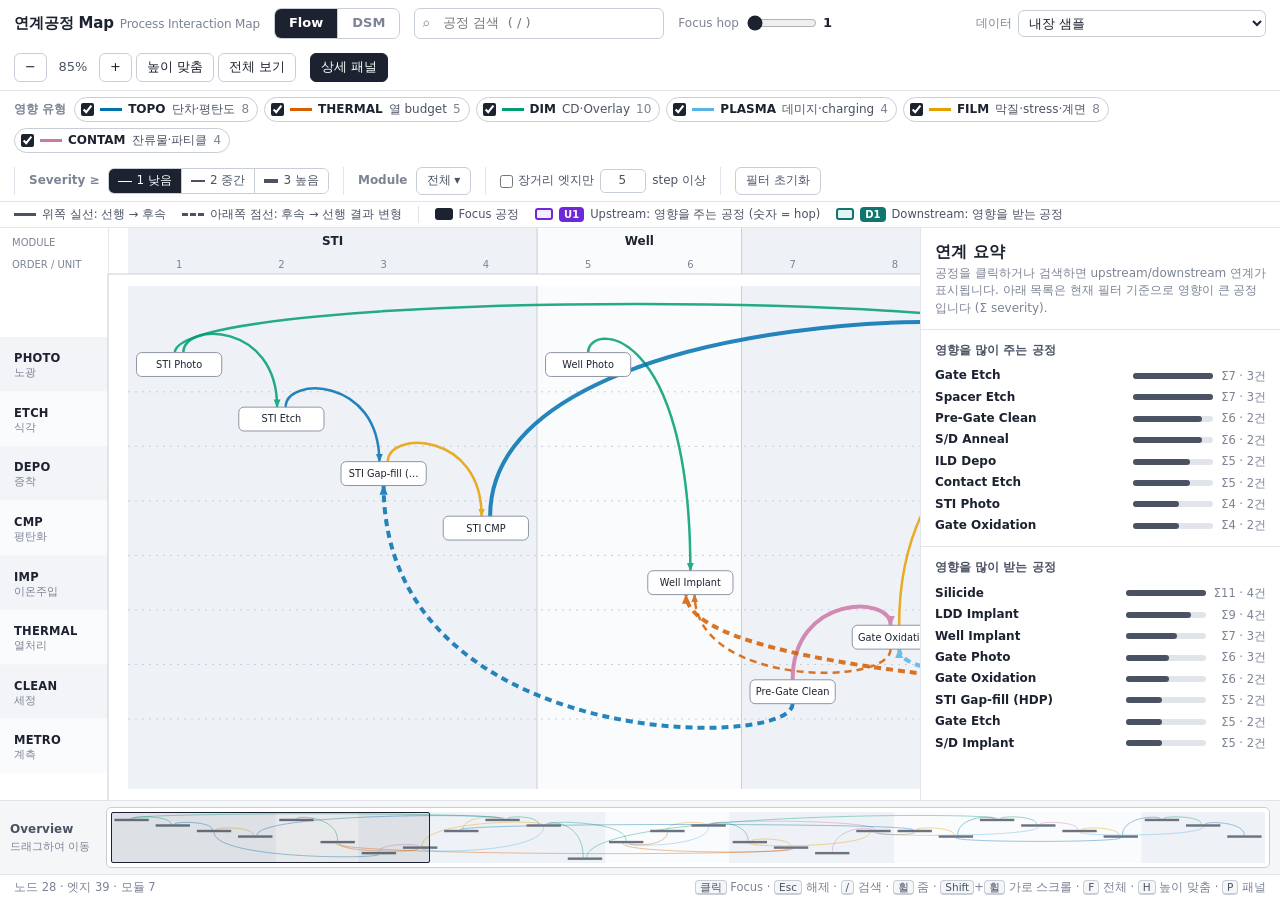
==== commit 440f443f: "Process interaction map step 2: focus, search, filters, detail panel - Node click focus with upstrea" ====
--- a/process-map/process_link_map.html
+++ b/process-map/process_link_map.html
@@ -18,6 +18,11 @@
     --node-bg: #ffffff;
     --node-stroke: #8e96a4;
     --accent: #1c2230;
+    --hover-wash: #eef1f5;
+    --up: #6d28d9;        /* Focus: upstream(영향 주는 공정) 테두리 */
+    --up-bg: #f3edff;
+    --down: #0f766e;      /* Focus: downstream(영향 받는 공정) 테두리 */
+    --down-bg: #e3f4f2;
     --warn-bg: #fff5e6;
     --warn-line: #efb35a;
     --warn-ink: #6e4300;
@@ -34,17 +39,17 @@
     flex-direction: column;
     overflow: hidden;
   }
-  button, select { font: inherit; color: inherit; }
+  button, select, input { font: inherit; color: inherit; }
 
   /* ---------- 상단 바 ---------- */
   .topbar {
-    display: flex; align-items: center; gap: 16px;
+    display: flex; align-items: center; gap: 14px;
     padding: 8px 14px;
     background: var(--surface);
     border-bottom: 1px solid var(--line);
     flex-wrap: wrap;
   }
-  .topbar h1 { font-size: 15px; margin: 0; font-weight: 700; letter-spacing: -0.01em; }
+  .topbar h1 { font-size: 15px; margin: 0; font-weight: 700; letter-spacing: -0.01em; white-space: nowrap; }
   .topbar h1 small { font-weight: 500; color: var(--ink-3); margin-left: 6px; font-size: 12px; }
   .tabs { display: inline-flex; border: 1px solid var(--line-2); border-radius: 7px; overflow: hidden; }
   .tab {
@@ -56,14 +61,40 @@
   .tab:disabled { cursor: not-allowed; color: var(--ink-3); }
   .spacer { flex: 1; }
   .ctrl-group { display: inline-flex; align-items: center; gap: 4px; }
-  .ctrl-group label { color: var(--ink-3); font-size: 12px; margin-right: 2px; }
+  .ctrl-group > label, .ctrl-label { color: var(--ink-3); font-size: 12px; margin-right: 2px; white-space: nowrap; }
   .btn {
     border: 1px solid var(--line-2); background: var(--surface); border-radius: 6px;
-    padding: 4px 10px; cursor: pointer; min-width: 30px;
-  }
-  .btn:hover { background: var(--band-a); }
-  .zoom-val { min-width: 48px; text-align: center; font-variant-numeric: tabular-nums; color: var(--ink-2); }
+    padding: 4px 10px; cursor: pointer; min-width: 30px; white-space: nowrap;
+  }
+  .btn:hover { background: var(--hover-wash); }
+  .btn.on { background: var(--accent); color: #fff; border-color: var(--accent); }
+  .zoom-val { min-width: 44px; text-align: center; font-variant-numeric: tabular-nums; color: var(--ink-2); }
   select { border: 1px solid var(--line-2); border-radius: 6px; padding: 4px 6px; background: var(--surface); }
+
+  /* 검색 + 자동완성 */
+  .search { position: relative; }
+  .search input {
+    width: 250px; border: 1px solid var(--line-2); border-radius: 6px; padding: 5px 10px 5px 28px;
+    background: var(--surface);
+  }
+  .search input:focus { outline: 2px solid var(--ink); outline-offset: -1px; }
+  .search .ico { position: absolute; left: 9px; top: 50%; transform: translateY(-50%); color: var(--ink-3); pointer-events: none; font-size: 12px; }
+  .ac {
+    position: absolute; top: calc(100% + 4px); left: 0; z-index: 40; width: 340px; max-height: 360px; overflow: auto;
+    background: var(--surface); border: 1px solid var(--line-2); border-radius: 8px;
+    box-shadow: 0 8px 24px rgba(20, 26, 40, 0.16); padding: 4px;
+  }
+  .ac[hidden] { display: none; }
+  .ac-item { display: flex; align-items: baseline; gap: 8px; padding: 6px 8px; border-radius: 5px; cursor: pointer; }
+  .ac-item.on { background: var(--hover-wash); }
+  .ac-item .nm { font-weight: 600; flex: 1; min-width: 0; overflow: hidden; text-overflow: ellipsis; white-space: nowrap; }
+  .ac-item .nm mark { background: #fde68a; color: inherit; border-radius: 2px; }
+  .ac-item .meta { color: var(--ink-3); font-size: 11.5px; white-space: nowrap; }
+  .ac-empty { padding: 8px; color: var(--ink-3); }
+
+  /* hop 슬라이더 */
+  .hop input[type=range] { width: 70px; accent-color: var(--ink); }
+  .hop output { min-width: 34px; font-variant-numeric: tabular-nums; color: var(--ink); font-weight: 600; }
 
   /* ---------- 검증 경고 바 ---------- */
   .warnbar {
@@ -76,24 +107,73 @@
   .warnbar li.error { color: var(--err-ink); }
   .warnbar .close { float: right; border: 0; background: transparent; cursor: pointer; color: var(--warn-ink); font-size: 14px; }
 
-  /* ---------- 범례 ---------- */
-  .legend {
-    display: flex; align-items: center; gap: 18px; flex-wrap: wrap;
+  /* ---------- 필터 바 (범례 겸용) ---------- */
+  .filterbar {
+    display: flex; align-items: center; gap: 14px; flex-wrap: wrap;
     padding: 6px 14px; background: var(--surface); border-bottom: 1px solid var(--line);
     font-size: 12px; color: var(--ink-2);
   }
-  .legend .grp { display: inline-flex; align-items: center; gap: 12px; }
-  .legend .grp-title { color: var(--ink-3); font-weight: 600; margin-right: 2px; }
-  .legend .item { display: inline-flex; align-items: center; gap: 6px; white-space: nowrap; }
-  .legend .item b { color: var(--ink); font-weight: 600; }
-  .legend .cnt { color: var(--ink-3); font-variant-numeric: tabular-nums; }
+  .fgrp { display: inline-flex; align-items: center; gap: 6px; flex-wrap: wrap; }
+  .fgrp-title { color: var(--ink-3); font-weight: 600; margin-right: 2px; white-space: nowrap; }
+  .tchip {
+    display: inline-flex; align-items: center; gap: 6px; padding: 3px 8px 3px 6px;
+    border: 1px solid var(--line-2); border-radius: 999px; cursor: pointer; white-space: nowrap; user-select: none;
+    background: var(--surface);
+  }
+  .tchip:hover { background: var(--hover-wash); }
+  .tchip input { margin: 0; accent-color: var(--ink); }
+  .tchip b { color: var(--ink); font-weight: 600; }
+  .tchip.off { opacity: 0.45; }
+  .tchip.off .lk { border-top-style: dotted; }
+  .cnt { color: var(--ink-3); font-variant-numeric: tabular-nums; }
   .lk { display: inline-block; width: 22px; height: 0; border-top: 3px solid currentColor; vertical-align: middle; }
   .lk.dash { border-top-style: dashed; }
+  .seg { display: inline-flex; border: 1px solid var(--line-2); border-radius: 6px; overflow: hidden; }
+  .seg button { border: 0; background: var(--surface); padding: 3px 9px; cursor: pointer; display: inline-flex; align-items: center; gap: 5px; }
+  .seg button + button { border-left: 1px solid var(--line-2); }
+  .seg button.on { background: var(--accent); color: #fff; }
+  .seg button .lk { width: 14px; }
   .sep { width: 1px; align-self: stretch; background: var(--line); }
-
-  /* ---------- 메인 Flow 영역 ---------- */
+  .num { width: 46px; border: 1px solid var(--line-2); border-radius: 5px; padding: 2px 4px; text-align: right; }
+  .chk { display: inline-flex; align-items: center; gap: 5px; cursor: pointer; white-space: nowrap; }
+  .chk input { margin: 0; accent-color: var(--ink); }
+  .fpop-wrap { position: relative; }
+  .fpop {
+    position: absolute; top: calc(100% + 4px); left: 0; z-index: 40; width: 250px;
+    background: var(--surface); border: 1px solid var(--line-2); border-radius: 8px;
+    box-shadow: 0 8px 24px rgba(20, 26, 40, 0.16); padding: 8px;
+  }
+  .fpop[hidden] { display: none; }
+  .fpop .acts { display: flex; gap: 6px; margin-bottom: 6px; }
+  .fpop .list { max-height: 280px; overflow: auto; display: flex; flex-direction: column; gap: 1px; }
+  .fpop label { display: flex; align-items: center; gap: 7px; padding: 4px 6px; border-radius: 4px; cursor: pointer; }
+  .fpop label:hover { background: var(--hover-wash); }
+  .fpop label .cnt { margin-left: auto; }
+  .fpop .note { color: var(--ink-3); font-size: 11px; margin-top: 6px; line-height: 1.4; }
+
+  /* ---------- 보조 범례 ---------- */
+  .legend {
+    display: flex; align-items: center; gap: 16px; flex-wrap: wrap;
+    padding: 4px 14px; background: var(--surface); border-bottom: 1px solid var(--line);
+    font-size: 11.5px; color: var(--ink-2);
+  }
+  .legend .item { display: inline-flex; align-items: center; gap: 6px; white-space: nowrap; }
+  .fbadge {
+    display: inline-block; min-width: 20px; padding: 0 5px; border-radius: 4px; color: #fff;
+    font-size: 10px; font-weight: 700; line-height: 15px; text-align: center;
+  }
+  .fbadge.up { background: var(--up); }
+  .fbadge.down { background: var(--down); }
+  .fbadge.both { background: var(--ink-2); }
+  .fbox { display: inline-block; width: 18px; height: 12px; border-radius: 3px; border: 2px solid; }
+  .fbox.up { border-color: var(--up); background: var(--up-bg); }
+  .fbox.down { border-color: var(--down); background: var(--down-bg); }
+  .fbox.root { border-color: var(--ink); background: var(--ink); }
+
+  /* ---------- 작업 영역: Flow + 우측 상세 패널 ---------- */
+  .workspace { flex: 1; display: flex; min-height: 200px; }
   .main {
-    flex: 1; position: relative; min-height: 200px; background: var(--surface);
+    flex: 1; position: relative; min-width: 0; background: var(--surface);
     overflow: hidden; cursor: grab; user-select: none; touch-action: none;
   }
   .main.dragging { cursor: grabbing; }
@@ -117,7 +197,7 @@
 
   .edge { fill: none; stroke-linecap: round; opacity: 0.85; vector-effect: non-scaling-stroke; }
   .edge.bwd { stroke-dasharray: 7 5; stroke-linecap: butt; }
-  #layerEdges, #layerHover { pointer-events: none; }
+  #layerEdges, #layerHover, #layerPinned, #layerBadges { pointer-events: none; }
   #layerEdgeHits path {
     fill: none; stroke: transparent; stroke-width: 12;
     pointer-events: stroke; vector-effect: non-scaling-stroke; cursor: pointer;
@@ -125,12 +205,34 @@
   .hover-halo { fill: none; stroke: #ffffff; opacity: 0.95; stroke-linecap: round; vector-effect: non-scaling-stroke; }
   .hover-edge { fill: none; stroke-linecap: round; vector-effect: non-scaling-stroke; }
   .hover-edge.bwd { stroke-dasharray: 7 5; stroke-linecap: butt; }
+  .pin-glow { fill: none; stroke: var(--ink); opacity: 0.18; stroke-linecap: round; vector-effect: non-scaling-stroke; }
+  .pin-ring { fill: none; stroke: var(--ink); stroke-width: 2; stroke-dasharray: 4 3; vector-effect: non-scaling-stroke; }
 
   .node { cursor: pointer; }
   .node rect { fill: var(--node-bg); stroke: var(--node-stroke); stroke-width: 1; vector-effect: non-scaling-stroke; }
   .node text { font-size: 11.5px; font-weight: 500; fill: var(--ink); pointer-events: none; }
   .node.is-hover rect, .node.hl-end rect { stroke: var(--ink); stroke-width: 2; }
   .lod-far .node text { display: none; }
+
+  /* 필터 결과 */
+  .edge.x, #layerEdgeHits path.x, .mini-edge.x { display: none; }
+  .node.faded { opacity: 0.25; }
+
+  /* Focus 모드: 관련 없는 노드·엣지는 opacity 0.08 */
+  #flowSvg.focus-on .edge { opacity: 0.08; }
+  #flowSvg.focus-on .edge.f-on { opacity: 1; }
+  #flowSvg.focus-on .node:not(.f-in) { opacity: 0.08; }
+  #flowSvg.focus-on #layerEdgeHits path:not(.f-on) { pointer-events: none; }
+  .node.f-up rect { stroke: var(--up); stroke-width: 2.5; fill: var(--up-bg); }
+  .node.f-down rect { stroke: var(--down); stroke-width: 2.5; fill: var(--down-bg); }
+  .node.f-both rect { stroke: var(--up); stroke-width: 2.5; fill: var(--down-bg); stroke-dasharray: 6 3; }
+  .node.f-root rect { fill: var(--ink); stroke: var(--ink); stroke-width: 2.5; }
+  .node.f-root text { fill: #ffffff; font-weight: 700; }
+  .badge rect { stroke: #ffffff; stroke-width: 1; vector-effect: non-scaling-stroke; }
+  .badge.up rect { fill: var(--up); }
+  .badge.down rect { fill: var(--down); }
+  .badge.both rect { fill: var(--ink-2); }
+  .badge text { font-size: 9.5px; font-weight: 700; fill: #ffffff; }
 
   /* 고정 헤더(모듈 라벨 + order 눈금)와 좌측 swimlane 라벨 */
   .hdr-bg, .gutter-bg, .corner { fill: var(--surface); }
@@ -146,6 +248,61 @@
   .gut-sub { font-size: 10.5px; fill: var(--ink-3); }
   .corner-text { font-size: 10px; fill: var(--ink-3); }
 
+  /* ---------- 우측 상세 패널 ---------- */
+  .panel {
+    width: 360px; flex: none; background: var(--surface); border-left: 1px solid var(--line);
+    overflow: auto; display: flex; flex-direction: column;
+  }
+  .panel[hidden] { display: none; }
+  .p-sec { padding: 12px 14px; border-bottom: 1px solid var(--line); }
+  .p-sec:last-child { border-bottom: 0; }
+  .p-h { display: flex; align-items: center; gap: 8px; margin: 0 0 8px; font-size: 12px; font-weight: 700; color: var(--ink-2); }
+  .p-h .cnt { font-weight: 500; }
+  .p-h .x { margin-left: auto; }
+  .p-title { font-size: 16px; font-weight: 700; margin: 0 0 2px; display: flex; align-items: center; gap: 8px; }
+  .p-sub { color: var(--ink-3); font-size: 12px; }
+  .p-empty { color: var(--ink-3); font-size: 12px; padding: 4px 0; }
+  .p-note { color: var(--ink-3); font-size: 11.5px; margin-top: 6px; }
+  .p-kv { display: grid; grid-template-columns: auto 1fr; gap: 2px 12px; font-size: 12px; margin-top: 8px; }
+  .p-kv .k { color: var(--ink-3); }
+  .p-kv .v { font-weight: 600; }
+  .p-acts { display: flex; gap: 6px; margin-top: 10px; flex-wrap: wrap; }
+  .p-acts .btn { font-size: 12px; padding: 3px 8px; }
+  .close-x { border: 0; background: transparent; cursor: pointer; color: var(--ink-3); font-size: 14px; padding: 0 2px; }
+  .close-x:hover { color: var(--ink); }
+
+  .pi {
+    padding: 8px 9px; border: 1px solid var(--line); border-radius: 7px; margin-bottom: 6px;
+    cursor: pointer; background: var(--surface);
+  }
+  .pi:hover { background: var(--hover-wash); }
+  .pi.on { border-color: var(--ink); box-shadow: inset 3px 0 0 var(--ink); }
+  .pi-top { display: flex; align-items: center; gap: 7px; }
+  .pi-top b { flex: 1; min-width: 0; overflow: hidden; text-overflow: ellipsis; white-space: nowrap; font-size: 12.5px; }
+  .pi-sev { letter-spacing: 1px; font-size: 11px; color: var(--ink); white-space: nowrap; }
+  .pi-meta { color: var(--ink-3); font-size: 11.5px; margin-top: 2px; }
+  .pi-mech { color: var(--ink-2); font-size: 12px; margin-top: 4px; display: -webkit-box; -webkit-line-clamp: 2; -webkit-box-orient: vertical; overflow: hidden; }
+  .pi.on .pi-mech { -webkit-line-clamp: unset; }
+
+  .hop-row { display: flex; gap: 6px; align-items: flex-start; margin-bottom: 6px; }
+  .hop-row .hl { flex: none; width: 46px; color: var(--ink-3); font-size: 11.5px; padding-top: 3px; }
+  .chips { display: flex; flex-wrap: wrap; gap: 4px; }
+  .nchip {
+    border: 1px solid var(--line-2); border-radius: 5px; background: var(--surface); padding: 2px 7px;
+    font-size: 11.5px; cursor: pointer; max-width: 100%; overflow: hidden; text-overflow: ellipsis; white-space: nowrap;
+  }
+  .nchip:hover { background: var(--hover-wash); }
+  .nchip.up { border-color: var(--up); color: var(--up); }
+  .nchip.down { border-color: var(--down); color: var(--down); }
+  .nchip.both { border-color: var(--ink-2); color: var(--ink-2); }
+
+  .hub { display: grid; grid-template-columns: 1fr 80px auto; gap: 4px 8px; align-items: center; font-size: 12px; }
+  .hub .nm { cursor: pointer; overflow: hidden; text-overflow: ellipsis; white-space: nowrap; font-weight: 600; }
+  .hub .nm:hover { text-decoration: underline; }
+  .hub .bar { height: 6px; border-radius: 3px; background: var(--ink-2); }
+  .hub .bar-bg { background: var(--line); border-radius: 3px; height: 6px; }
+  .hub .val { color: var(--ink-3); font-variant-numeric: tabular-nums; font-size: 11.5px; text-align: right; white-space: nowrap; }
+
   /* ---------- 미니맵(가로 스크롤 바) ---------- */
   .minimap-wrap {
     height: 74px; border-top: 1px solid var(--line); background: var(--bg);
@@ -196,7 +353,7 @@
   .tt-path .arrow { color: var(--ink-3); margin: 0 4px; font-weight: 400; }
   .tt-mech { margin-top: 6px; padding-top: 6px; border-top: 1px solid var(--line); color: var(--ink-2); }
   .tt-dots { letter-spacing: 1px; }
-  .tt-dir { color: var(--ink-3); font-size: 11.5px; }
+  .tt-hint { margin-top: 5px; color: var(--ink-3); font-size: 11px; }
 </style>
 </head>
 <body>
@@ -208,6 +365,17 @@
     <button class="tab active" data-view="flow" role="tab" aria-selected="true">Flow</button>
     <button class="tab" data-view="dsm" role="tab" aria-selected="false" disabled title="3단계에서 구현 예정">DSM</button>
   </nav>
+  <div class="search">
+    <span class="ico">⌕</span>
+    <input id="searchInput" type="text" placeholder="공정 검색  ( / )" autocomplete="off" spellcheck="false"
+           role="combobox" aria-autocomplete="list" aria-controls="acList" aria-expanded="false">
+    <div class="ac" id="acList" role="listbox" hidden></div>
+  </div>
+  <div class="ctrl-group hop" title="Focus 시 따라갈 연계 깊이">
+    <label for="hopRange">Focus hop</label>
+    <input id="hopRange" type="range" min="1" max="3" step="1" value="1">
+    <output id="hopVal">1</output>
+  </div>
   <div class="spacer"></div>
   <div class="ctrl-group">
     <label for="dataSel">데이터</label>
@@ -223,6 +391,7 @@
     <button class="btn" id="btnFitH" title="높이 맞춤 (H)">높이 맞춤</button>
     <button class="btn" id="btnFitAll" title="전체 보기 (F)">전체 보기</button>
   </div>
+  <button class="btn on" id="btnPanel" title="상세 패널 열기/닫기 (P)">상세 패널</button>
 </header>
 
 <!-- =================== 데이터 검증 경고 =================== -->
@@ -234,40 +403,82 @@
   </details>
 </div>
 
-<!-- =================== 범례 =================== -->
-<div class="legend" id="legend"></div>
-
-<!-- =================== Flow 뷰 =================== -->
-<main class="main" id="flowMain" tabindex="0" aria-label="연계공정 Flow 뷰">
-  <svg id="flowSvg">
-    <defs id="flowDefs"></defs>
-    <g id="viewport">
-      <g id="layerBands"></g>
-      <g id="layerLanes"></g>
-      <g id="layerEdges"></g>
-      <g id="layerEdgeHits"></g>
-      <g id="layerHover"></g>
-      <g id="layerNodes"></g>
-    </g>
-  </svg>
-  <svg id="overlaySvg">
-    <!-- 고정 헤더: 모듈 라벨 + order 눈금 (가로 팬/줌만 따라감) -->
-    <g id="hdr">
-      <rect class="hdr-bg" id="hdrBg" x="0" y="0" width="100%"></rect>
-      <g id="hdrInner"></g>
-      <line class="hdr-border" id="hdrBorder" x1="0" x2="100%"></line>
-    </g>
-    <!-- 고정 좌측: unit swimlane 라벨 (세로 팬/줌만 따라감) -->
-    <g id="gutter">
-      <rect class="gutter-bg" id="gutterBg" x="0" y="0" height="100%"></rect>
-      <g id="gutterInner"></g>
-      <line class="hdr-border" id="gutterBorder" y1="0" y2="100%"></line>
-    </g>
-    <rect class="corner" id="corner" x="0" y="0"></rect>
-    <text class="corner-text" id="cornerText1"></text>
-    <text class="corner-text" id="cornerText2"></text>
-  </svg>
-</main>
+<!-- =================== 필터 바 (type 범례 겸용) =================== -->
+<div class="filterbar" id="filterBar">
+  <div class="fgrp" id="fTypes"><span class="fgrp-title">영향 유형</span></div>
+  <span class="sep"></span>
+  <div class="fgrp">
+    <span class="fgrp-title">Severity ≥</span>
+    <div class="seg" id="fSev"></div>
+  </div>
+  <span class="sep"></span>
+  <div class="fgrp fpop-wrap">
+    <span class="fgrp-title">Module</span>
+    <button class="btn" id="fModBtn" aria-haspopup="true">전체 ▾</button>
+    <div class="fpop" id="fModPop" hidden>
+      <div class="acts">
+        <button class="btn" id="fModAll">전체 선택</button>
+        <button class="btn" id="fModNone">전체 해제</button>
+      </div>
+      <div class="list" id="fModList"></div>
+      <div class="note">선택한 module에 속한 공정이 주거나 받는 엣지만 표시합니다. 연결이 없는 다른 module 공정은 흐리게 표시됩니다.</div>
+    </div>
+  </div>
+  <span class="sep"></span>
+  <div class="fgrp">
+    <label class="chk"><input type="checkbox" id="fLong"> 장거리 엣지만</label>
+    <input class="num" type="number" id="fLongN" min="1" max="999" value="5" title="최소 step 거리"> <span>step 이상</span>
+  </div>
+  <span class="sep"></span>
+  <button class="btn" id="fReset">필터 초기화</button>
+</div>
+
+<!-- =================== 보조 범례 =================== -->
+<div class="legend">
+  <span class="item"><span class="lk" style="color:var(--ink-2)"></span>위쪽 실선: 선행 → 후속</span>
+  <span class="item"><span class="lk dash" style="color:var(--ink-2)"></span>아래쪽 점선: 후속 → 선행 결과 변형</span>
+  <span class="sep"></span>
+  <span class="item"><span class="fbox root"></span>Focus 공정</span>
+  <span class="item"><span class="fbox up"></span><span class="fbadge up">U1</span>Upstream: 영향을 주는 공정 (숫자 = hop)</span>
+  <span class="item"><span class="fbox down"></span><span class="fbadge down">D1</span>Downstream: 영향을 받는 공정</span>
+</div>
+
+<!-- =================== Flow 뷰 + 상세 패널 =================== -->
+<div class="workspace">
+  <main class="main" id="flowMain" tabindex="0" aria-label="연계공정 Flow 뷰">
+    <svg id="flowSvg">
+      <defs id="flowDefs"></defs>
+      <g id="viewport">
+        <g id="layerBands"></g>
+        <g id="layerLanes"></g>
+        <g id="layerEdges"></g>
+        <g id="layerPinned"></g>
+        <g id="layerEdgeHits"></g>
+        <g id="layerHover"></g>
+        <g id="layerNodes"></g>
+        <g id="layerBadges"></g>
+      </g>
+    </svg>
+    <svg id="overlaySvg">
+      <!-- 고정 헤더: 모듈 라벨 + order 눈금 (가로 팬/줌만 따라감) -->
+      <g id="hdr">
+        <rect class="hdr-bg" id="hdrBg" x="0" y="0" width="100%"></rect>
+        <g id="hdrInner"></g>
+        <line class="hdr-border" id="hdrBorder" x1="0" x2="100%"></line>
+      </g>
+      <!-- 고정 좌측: unit swimlane 라벨 (세로 팬/줌만 따라감) -->
+      <g id="gutter">
+        <rect class="gutter-bg" id="gutterBg" x="0" y="0" height="100%"></rect>
+        <g id="gutterInner"></g>
+        <line class="hdr-border" id="gutterBorder" y1="0" y2="100%"></line>
+      </g>
+      <rect class="corner" id="corner" x="0" y="0"></rect>
+      <text class="corner-text" id="cornerText1"></text>
+      <text class="corner-text" id="cornerText2"></text>
+    </svg>
+  </main>
+  <aside class="panel" id="panel" aria-label="상세 패널"></aside>
+</div>
 
 <!-- =================== 미니맵 / 가로 스크롤 =================== -->
 <div class="minimap-wrap">
@@ -280,9 +491,10 @@
 
 <div class="statusbar">
   <span id="statCounts"></span>
+  <span id="statFocus"></span>
   <span class="hint">
-    <kbd>휠</kbd> 줌 · <kbd>Shift</kbd>+<kbd>휠</kbd> 가로 스크롤 · <kbd>드래그</kbd> 이동 ·
-    <kbd>F</kbd> 전체 · <kbd>H</kbd> 높이 맞춤 · <kbd>←</kbd><kbd>→</kbd> 이동
+    <kbd>클릭</kbd> Focus · <kbd>Esc</kbd> 해제 · <kbd>/</kbd> 검색 · <kbd>휠</kbd> 줌 · <kbd>Shift</kbd>+<kbd>휠</kbd> 가로 스크롤 ·
+    <kbd>F</kbd> 전체 · <kbd>H</kbd> 높이 맞춤 · <kbd>P</kbd> 패널
   </span>
 </div>
 
@@ -414,22 +626,31 @@
   const FONT = getComputedStyle(document.body).getPropertyValue('--font') || 'sans-serif';
 
   /* ==========================================================================
-   * 2. 앱 공유 상태 (2·3단계의 선택·필터·뷰 전환이 이 객체를 공유)
+   * 2. 앱 공유 상태
+   *    선택·필터 상태는 뷰와 무관하게 여기 한 곳에만 둔다 (3단계 DSM도 공유)
    * ======================================================================== */
+  const DEFAULT_FILTERS = () => ({
+    types: new Set(TYPE_KEYS.concat('ETC')),   // 표시할 type
+    minSeverity: 1,                            // severity 최소값
+    modules: null,                             // null = 전체, Set = 선택 module
+    longRangeOnly: false,                      // 장거리 엣지만
+    longRangeN: 5                              // 장거리 기준 step
+  });
   const App = {
     model: null,     // 정규화된 데이터 {nodes, edges, nodeById, issues}
     layout: null,    // Flow 뷰 좌표
     state: {
       view: 'flow',            // 'flow' | 'dsm'
-      selectedNodeId: null,    // (2단계) Focus 대상
-      hop: 1,                  // (2단계) Focus hop 깊이
-      filters: {               // (2단계) 필터
-        types: new Set(TYPE_KEYS.concat('ETC')),
-        minSeverity: 1,
-        modules: null,
-        longRangeOnly: false,
-        longRangeN: 5
-      }
+      selectedNodeId: null,    // Focus 대상 노드 id
+      pinnedEdge: null,        // 상세 패널/클릭으로 강조한 엣지 index
+      hop: 1,                  // Focus hop 깊이 (1~3)
+      filters: DEFAULT_FILTERS(),
+      panelOpen: true
+    },
+    derived: {                 // 상태로부터 계산된 값 (refresh 때 갱신)
+      edgeVisible: null,       // Uint8Array: 필터 통과 여부
+      nodeFaded: null,         // Uint8Array: module 필터로 흐리게
+      focus: null              // {root, up: Map(node→hop), down: Map, upE: Set, downE: Set}
     },
     view: { k: 1, tx: 0, ty: 0, W: 0, H: 0 }  // Flow 뷰 줌/팬 상태
   };
@@ -449,8 +670,10 @@
     if (text != null) e.textContent = text;
     return e;
   }
+  const $ = id => document.getElementById(id);
   const clamp = (v, a, b) => Math.max(a, Math.min(b, v));
   const r1 = v => Math.round(v * 10) / 10;
+  const sevDots = s => '●'.repeat(s) + '○'.repeat(3 - s);
 
   // 텍스트 폭 측정 + 말줄임 (canvas measureText, 결과 캐시)
   const measureCtx = document.createElement('canvas').getContext('2d');
@@ -474,6 +697,12 @@
     }
     return lo > 0 ? text.slice(0, lo) + '…' : '';
   }
+  // 색 line key (type 색 + 방향에 따라 실선/점선)
+  function lineKey(type, dir) {
+    const k = el('span', 'lk' + (dir === 'bwd' ? ' dash' : ''));
+    k.style.color = TYPE_META[type].color;
+    return k;
+  }
 
   /* ==========================================================================
    * 4. 데이터 로드 · 정규화 · 검증
@@ -481,8 +710,7 @@
 
   // 내장 <script type="application/json" id="data"> 읽기
   function loadEmbeddedData() {
-    const txt = document.getElementById('data').textContent;
-    return JSON.parse(txt);
+    return JSON.parse($('data').textContent);
   }
 
   /**
@@ -645,10 +873,13 @@
       b.count = moduleCount.get(b.module) || 0;
       b.o0 = orders[b.c0]; b.o1 = orders[b.c1];
     });
+    // module 목록 (첫 등장 order 순) — 필터용
+    const moduleList = [];
+    sorted.forEach(n => { if (!moduleList.includes(n.module)) moduleList.push(n.module); });
 
     // (7) 엣지 연결점(port) 분산: fwd는 노드 윗변, bwd는 아랫변.
     //     arc가 서로 덜 교차하도록 [가까운 왼쪽 … 먼 왼쪽 | 먼 오른쪽 … 가까운 오른쪽] 순으로 배치
-    const ports = new Map();  // key: nodeIdx|side → [{edge, end, other}]
+    const ports = new Map();  // key: nodeIdx|side → [{edge, end, dx, dist}]
     const pushPort = (node, side, edge, end, other) => {
       const key = node.i + '|' + side;
       let arr = ports.get(key);
@@ -694,6 +925,7 @@
       let c1x = x1, c2x = x2;
       if (Math.abs(x2 - x1) < 4) { c1x = x1 - 30; c2x = x2 + 30; }
       e.d = `M${r1(x1)},${r1(y1)}C${r1(c1x)},${r1(cy)} ${r1(c2x)},${r1(cy)} ${r1(x2)},${r1(y2)}`;
+      e.mid = { x: (x1 + x2) / 2, y: 0.75 * cy + 0.25 * (y1 + y2) / 2 };   // arc 꼭짓점 근처 (화면 이동용)
     });
 
     const bounds = {
@@ -702,15 +934,110 @@
       minY: Math.floor(minY - 18),
       maxY: Math.ceil(maxY + 18)
     };
-    return { orders, lanes, bands, bounds, lanesH };
+    return { orders, lanes, bands, bounds, lanesH, moduleList };
   }
 
   /* ==========================================================================
-   * 6. Flow 뷰 렌더링 (데이터가 바뀔 때만 DOM 재생성)
+   * 6. 필터 · Focus 계산 (뷰와 무관한 공통 로직)
    * ======================================================================== */
-  const $ = id => document.getElementById(id);
+
+  // 필터 조건을 엣지/노드에 적용 → derived.edgeVisible / nodeFaded
+  function computeVisibility() {
+    const f = App.state.filters, M = App.model;
+    const vis = new Uint8Array(M.edges.length);
+    const mods = f.modules;
+    M.edges.forEach(e => {
+      let ok = f.types.has(e.type) && e.severity >= f.minSeverity;
+      if (ok && mods) ok = mods.has(e.s.module) || mods.has(e.t.module);
+      if (ok && f.longRangeOnly) ok = e.span >= f.longRangeN;
+      vis[e.i] = ok ? 1 : 0;
+    });
+    // module 필터: 선택 module 밖이고 표시 엣지도 없는 노드는 흐리게
+    const faded = new Uint8Array(M.nodes.length);
+    if (mods) {
+      M.nodes.forEach(n => {
+        if (mods.has(n.module)) return;
+        const touched = n.inE.some(e => vis[e.i]) || n.outE.some(e => vis[e.i]);
+        faded[n.i] = touched ? 0 : 1;
+      });
+    }
+    App.derived.edgeVisible = vis;
+    App.derived.nodeFaded = faded;
+    // 숨겨진 엣지가 강조 중이면 해제
+    if (App.state.pinnedEdge != null && !vis[App.state.pinnedEdge]) App.state.pinnedEdge = null;
+  }
+
+  /**
+   * 선택 노드 기준 upstream(영향 주는 쪽) / downstream(영향 받는 쪽) BFS.
+   * 필터를 통과한 엣지만 따라가며, hop 깊이(1~3)까지 탐색한다.
+   */
+  function computeFocus() {
+    const st = App.state, M = App.model, vis = App.derived.edgeVisible;
+    App.derived.focus = null;
+    if (st.selectedNodeId == null) return;
+    const root = M.nodeById.get(st.selectedNodeId);
+    if (!root) { st.selectedNodeId = null; return; }
+
+    const bfs = (dirKey, otherKey) => {
+      const dist = new Map(), eset = new Set();
+      const seen = new Set([root]);
+      let frontier = [root];
+      for (let d = 1; d <= st.hop && frontier.length; d++) {
+        const next = [];
+        frontier.forEach(u => {
+          u[dirKey].forEach(e => {
+            if (!vis[e.i]) return;
+            eset.add(e);
+            const w = e[otherKey];
+            if (!seen.has(w)) { seen.add(w); dist.set(w, d); next.push(w); }
+          });
+        });
+        frontier = next;
+      }
+      return { dist, eset };
+    };
+    const up = bfs('inE', 's');     // 나에게 영향을 주는 공정들
+    const down = bfs('outE', 't');  // 내가 영향을 주는 공정들
+    App.derived.focus = { root, up: up.dist, down: down.dist, upE: up.eset, downE: down.eset };
+  }
+
+  // 상태 변경 후 공통 갱신 진입점 (현재 뷰 + 패널 + 상태바)
+  function refresh(opts) {
+    if (opts && opts.filters) computeVisibility();
+    computeFocus();
+    flowApplyState();
+    renderPanel();
+    updateStatus();
+  }
+
+  // 선택 동작들 (Flow 클릭 · 검색 · 패널에서 공통 사용)
+  function selectNode(id, opts) {
+    App.state.selectedNodeId = id;
+    App.state.pinnedEdge = null;
+    refresh();
+    if (opts && opts.reveal) revealNode(App.model.nodeById.get(id));
+  }
+  function pinEdge(i, opts) {
+    App.state.pinnedEdge = i;
+    refresh();
+    if (opts && opts.reveal) revealEdge(App.model.edges[i]);
+  }
+  function clearSelection() {
+    if (App.state.selectedNodeId == null && App.state.pinnedEdge == null) return;
+    App.state.selectedNodeId = null;
+    App.state.pinnedEdge = null;
+    refresh();
+  }
+
+  /* ==========================================================================
+   * 7. Flow 뷰 렌더링 (데이터가 바뀔 때만 DOM 재생성)
+   * ======================================================================== */
   const svg = $('flowSvg');        // 콘텐츠 SVG (줌 확정 배율로 래스터)
   const mainEl = $('flowMain');    // 이벤트 수신 컨테이너
+
+  // 엣지/노드 DOM 참조 (index = edge.i / node.i) 와 마지막 class 캐시
+  let edgeEls = [], hitEls = [], miniEdgeEls = [], nodeEls = [];
+  let edgeCls = [], nodeCls = [];
 
   function buildFlow() {
     const { model, layout } = App;
@@ -752,7 +1079,12 @@
     });
     $('layerEdges').innerHTML = ep;
     $('layerEdgeHits').innerHTML = hp;
+    edgeEls = []; hitEls = [];
+    for (const c of $('layerEdges').children) edgeEls[+c.dataset.i] = c;
+    for (const c of $('layerEdgeHits').children) hitEls[+c.dataset.i] = c;
     $('layerHover').innerHTML = '';
+    $('layerPinned').innerHTML = '';
+    $('layerBadges').innerHTML = '';
 
     // --- 노드 ---
     const nodeFont = `500 11.5px ${FONT}`;
@@ -764,18 +1096,89 @@
             `<text x="${L.NODE_W / 2}" y="${L.NODE_H / 2 + 4}" text-anchor="middle">${esc(label)}</text></g>`;
     });
     $('layerNodes').innerHTML = np;
-    nodeEls = $('layerNodes').children;
+    nodeEls = Array.from($('layerNodes').children);
+    edgeCls = []; nodeCls = [];
+
     svg.setAttribute('viewBox', `${B.minX} ${B.minY} ${B.maxX - B.minX} ${B.maxY - B.minY}`);
     committedK = 0;
 
     buildHeader();
     buildGutter();
     buildMinimap();
-    buildLegend();
-    renderIssues();
-    $('statCounts').textContent = `노드 ${model.nodes.length} · 엣지 ${model.edges.length} · 모듈 ${new Set(model.nodes.map(n => n.module)).size}`;
-  }
-  let nodeEls = null;
+  }
+
+  /**
+   * 공유 상태(필터·Focus·강조 엣지)를 Flow 뷰 DOM에 반영.
+   * class 문자열을 캐시와 비교해 바뀐 요소만 갱신 → 1500 엣지에서도 가벼움
+   */
+  function flowApplyState() {
+    const M = App.model, D = App.derived, F = D.focus;
+    svg.classList.toggle('focus-on', !!F);
+
+    M.edges.forEach(e => {
+      const hidden = !D.edgeVisible[e.i];
+      const on = !!F && (F.upE.has(e) || F.downE.has(e));
+      const c = `edge ${e.dir}${hidden ? ' x' : ''}${on ? ' f-on' : ''}`;
+      if (edgeCls[e.i] === c) return;
+      edgeCls[e.i] = c;
+      edgeEls[e.i].setAttribute('class', c);
+      hitEls[e.i].setAttribute('class', (hidden ? 'x' : '') + (on ? ' f-on' : ''));
+      miniEdgeEls[e.i].setAttribute('class', 'mini-edge' + (hidden ? ' x' : ''));
+    });
+
+    M.nodes.forEach(n => {
+      let c = 'node';
+      const role = focusRole(n);
+      if (role) c += ' f-in f-' + role;
+      else if (D.nodeFaded[n.i]) c += ' faded';   // Focus 대상은 module 필터로 흐리게 하지 않음
+      if (nodeCls[n.i] === c) return;
+      nodeCls[n.i] = c;
+      nodeEls[n.i].setAttribute('class', c);
+    });
+
+    // 강조 엣지: 양 끝 노드에 점선 링 (배지보다 먼저 그려 배지를 가리지 않게)
+    let bs = '';
+    const pe = App.state.pinnedEdge != null ? M.edges[App.state.pinnedEdge] : null;
+    if (pe) {
+      [pe.s, pe.t].forEach(n => {
+        bs += `<rect class="pin-ring" x="${n.x - 4}" y="${n.y - 4}" width="${L.NODE_W + 8}" height="${L.NODE_H + 8}" rx="8"/>`;
+      });
+    }
+    // Focus 배지 (U1 / D2 …): 색 + 글자 이중 표기로 색약에도 구분
+    if (F) {
+      const add = (n, cls, txt) => {
+        const w = 8 + txt.length * 6.2;
+        bs += `<g class="badge ${cls}" transform="translate(${n.x - 6},${n.y - 9})">` +
+              `<rect width="${r1(w)}" height="14" rx="3"/><text x="${r1(w / 2)}" y="10.5" text-anchor="middle">${txt}</text></g>`;
+      };
+      M.nodes.forEach(n => {
+        const u = F.up.get(n), d = F.down.get(n);
+        if (u && d) add(n, 'both', `U${u}·D${d}`);
+        else if (u) add(n, 'up', 'U' + u);
+        else if (d) add(n, 'down', 'D' + d);
+      });
+    }
+    $('layerBadges').innerHTML = bs;
+
+    // 강조 엣지 본체: 넓은 반투명 glow + 굵은 선 (Focus로 흐려진 상태에서도 보이도록)
+    let ps = '';
+    if (pe) {
+      const w = SEV_WIDTH[pe.severity];
+      ps = `<path class="pin-glow" d="${pe.d}" stroke-width="${w + 12}"/>` +
+           `<path class="hover-halo" d="${pe.d}" stroke-width="${w + 5}"/>` +
+           `<path class="hover-edge ${pe.dir}" d="${pe.d}" stroke="${TYPE_META[pe.type].color}" stroke-width="${w + 2}" marker-end="url(#arr-${pe.type}-${pe.severity})"/>`;
+    }
+    $('layerPinned').innerHTML = ps;
+  }
+
+  // Focus에서 이 노드의 역할: 'root' | 'up' | 'down' | 'both' | null
+  function focusRole(n) {
+    const F = App.derived.focus;
+    if (!F) return null;
+    if (n === F.root) return 'root';
+    const u = F.up.has(n), d = F.down.has(n);
+    return u && d ? 'both' : u ? 'up' : d ? 'down' : null;
+  }
 
   /* ---------- 고정 헤더: module 라벨(1행) + order 눈금(2행) ---------- */
   let hdrItems = [];   // {band, rect, line, text}
@@ -860,7 +1263,7 @@
   }
 
   /* ==========================================================================
-   * 7. 줌 / 팬 / 가로 스크롤
+   * 8. 줌 / 팬 / 가로 스크롤
    * ======================================================================== */
   /*
    * 렌더링 전략 (300 노드 · 1500 엣지에서도 끊김 없게):
@@ -868,7 +1271,7 @@
    *  - 팬: CSS translate만 변경 → GPU 합성만 일어나고 재래스터 없음
    *  - 휠 줌 진행 중: CSS scale(k / committedK)로 즉시 반응, 휠이 멈추면 commitZoom()으로 선명하게 재래스터
    */
-  let rafId = 0, lastK = -1, committedK = 0, zoomGesture = false, zoomTimer = 0;
+  let rafId = 0, lastK = -1, committedK = 0, zoomGesture = false, zoomTimer = 0, animId = 0;
 
   // 변환 적용을 다음 프레임으로 모아서 한 번만 처리
   function scheduleRender() {
@@ -900,16 +1303,19 @@
     updateMiniWindow();
   }
 
-  // 화면 안에 콘텐츠가 최소한 걸쳐 있도록 팬 범위 제한
-  function clampView() {
+  // 화면 안에 콘텐츠가 최소한 걸쳐 있도록 팬 범위 제한 (값만 계산)
+  function clampPos(k, tx, ty) {
     const v = App.view, B = App.layout.bounds;
     const left = L.GUTTER + 24, right = v.W - 24, top = L.HEADER + 12, bottom = v.H - 12;
-    const lo = Math.min(left - B.minX * v.k, right - B.maxX * v.k);
-    const hi = Math.max(left - B.minX * v.k, right - B.maxX * v.k);
-    v.tx = clamp(v.tx, lo, hi);
-    const loY = Math.min(top - B.minY * v.k, bottom - B.maxY * v.k);
-    const hiY = Math.max(top - B.minY * v.k, bottom - B.maxY * v.k);
-    v.ty = clamp(v.ty, loY, hiY);
+    const lo = Math.min(left - B.minX * k, right - B.maxX * k);
+    const hi = Math.max(left - B.minX * k, right - B.maxX * k);
+    const loY = Math.min(top - B.minY * k, bottom - B.maxY * k);
+    const hiY = Math.max(top - B.minY * k, bottom - B.maxY * k);
+    return { tx: clamp(tx, lo, hi), ty: clamp(ty, loY, hiY) };
+  }
+  function clampView() {
+    const v = App.view, p = clampPos(v.k, v.tx, v.ty);
+    v.tx = p.tx; v.ty = p.ty;
   }
   function kLimits() {
     const v = App.view, B = App.layout.bounds;
@@ -917,8 +1323,11 @@
     // 노드 300개급 데이터는 전체 맞춤 시 너무 작아지므로 하한 0.12 (전체 개요는 미니맵이 담당)
     return { min: clamp(fitAll * 0.9, 0.12, 0.25), max: 3 };
   }
+  function stopAnim() { if (animId) { cancelAnimationFrame(animId); animId = 0; zoomGesture = false; } }
+
   // 화면 좌표 (px, py)를 기준으로 줌
   function zoomAt(factor, px, py) {
+    stopAnim();
     const v = App.view, lim = kLimits();
     const k2 = clamp(v.k * factor, lim.min, lim.max);
     if (k2 === v.k) return;
@@ -929,11 +1338,13 @@
     scheduleRender();
   }
   function panBy(dx, dy) {
+    stopAnim();
     App.view.tx += dx; App.view.ty += dy;
     clampView(); scheduleRender();
   }
   // 전체 보기
   function fitAll() {
+    stopAnim();
     const v = App.view, B = App.layout.bounds;
     const pw = v.W - L.GUTTER - 40, ph = v.H - L.HEADER - 24;
     v.k = clamp(Math.min(pw / (B.maxX - B.minX), ph / (B.maxY - B.minY)), kLimits().min, 1.5);
@@ -943,23 +1354,53 @@
   }
   // 높이 맞춤: 세로를 화면에 맞추고 가로는 스크롤 (기본 시작 뷰)
   function fitHeight(keepX) {
+    stopAnim();
     const v = App.view, B = App.layout.bounds;
     const ph = v.H - L.HEADER - 24;
-    const oldK = v.k;
-    const centerContentX = (v.W / 2 - v.tx) / oldK;
+    const centerContentX = (v.W / 2 - v.tx) / v.k;
     v.k = clamp(ph / (B.maxY - B.minY), 0.45, 1.2);
     v.ty = L.HEADER + 12 + (ph - (B.maxY - B.minY) * v.k) / 2 - B.minY * v.k;
     v.tx = keepX ? v.W / 2 - centerContentX * v.k : L.GUTTER + 20 - B.minX * v.k;
     clampView(); scheduleRender();
   }
 
-  // 줌·팬 진행 중 표시 (이 동안은 hover 판정을 건너뜀).
-  // DOM class 토글은 1500개 요소 스타일 재계산을 유발하므로 JS 플래그만 사용
-  let interactTimer = 0, interacting = false;
-  function markInteracting() {
-    interacting = true;
-    clearTimeout(interactTimer);
-    interactTimer = setTimeout(() => { interacting = false; }, 140);
+  // 부드러운 이동/줌 애니메이션 (검색·패널에서 노드로 이동할 때)
+  function animateTo(k2, cx, cy) {
+    stopAnim();
+    const v = App.view;
+    // 콘텐츠 좌표 (cx, cy)가 플롯 영역 중앙에 오도록
+    const target = clampPos(k2, L.GUTTER + (v.W - L.GUTTER) / 2 - cx * k2, L.HEADER + (v.H - L.HEADER) / 2 - cy * k2);
+    const k0 = v.k, tx0 = v.tx, ty0 = v.ty, t0 = performance.now(), dur = 380;
+    zoomGesture = k2 !== k0;
+    const stepFn = now => {
+      const p = Math.min(1, (now - t0) / dur), e = 1 - Math.pow(1 - p, 3);
+      v.k = k0 + (k2 - k0) * e;
+      v.tx = tx0 + (target.tx - tx0) * e;
+      v.ty = ty0 + (target.ty - ty0) * e;
+      if (p < 1) { renderTransform(); animId = requestAnimationFrame(stepFn); }
+      else { animId = 0; zoomGesture = false; renderTransform(); }
+    };
+    animId = requestAnimationFrame(stepFn);
+  }
+  // 화면 안에 보이는지 (플롯 영역 기준)
+  function isOnScreen(x, y, margin) {
+    const v = App.view, sx = v.tx + x * v.k, sy = v.ty + y * v.k, m = margin || 30;
+    return sx > L.GUTTER + m && sx < v.W - m && sy > L.HEADER + m && sy < v.H - m;
+  }
+  function revealNode(n) {
+    if (!n) return;
+    const k2 = clamp(App.view.k, 0.75, 1.2);
+    if (k2 !== App.view.k || !isOnScreen(n.cx, n.y + L.NODE_H / 2, 80)) animateTo(k2, n.cx, n.y + L.NODE_H / 2);
+  }
+  function revealEdge(e) {
+    if (!e) return;
+    const sOn = isOnScreen(e.s.cx, e.s.y), tOn = isOnScreen(e.t.cx, e.t.y);
+    if (sOn && tOn) return;
+    // 양 끝이 한 화면에 들어오도록 배율 조정
+    const v = App.view;
+    const spanX = Math.abs(e.t.cx - e.s.cx) + L.NODE_W * 2;
+    const k2 = clamp(Math.min(v.k, (v.W - L.GUTTER - 60) / spanX), kLimits().min, 1.2);
+    animateTo(k2, (e.s.cx + e.t.cx) / 2, e.mid.y * 0.5 + (e.s.y + e.t.y) / 4);
   }
 
   // 휠: 기본 = 줌, Shift+휠 또는 가로 휠(트랙패드) = 가로 스크롤
@@ -973,16 +1414,27 @@
     if (Math.abs(dx) > Math.abs(dy)) { panBy(-dx, 0); return; }
     const rect = mainEl.getBoundingClientRect();
     // 휠 줌 제스처 동안에는 CSS scale로만 반응, 멈춘 뒤 확정
+    stopAnim();
     zoomGesture = true;
     clearTimeout(zoomTimer);
     zoomTimer = setTimeout(() => { zoomGesture = false; scheduleRender(); }, 160);
     zoomAt(Math.exp(-dy * 0.0016), ev.clientX - rect.left, ev.clientY - rect.top);
   }, { passive: false });
 
-  // 드래그 팬 (3px 이상 움직이면 드래그로 판단 → 2단계 클릭 판정과 구분)
+  // 줌·팬 진행 중 표시 (이 동안은 hover 판정을 건너뜀).
+  // DOM class 토글은 1500개 요소 스타일 재계산을 유발하므로 JS 플래그만 사용
+  let interactTimer = 0, interacting = false;
+  function markInteracting() {
+    interacting = true;
+    clearTimeout(interactTimer);
+    interactTimer = setTimeout(() => { interacting = false; }, 140);
+  }
+
+  // 드래그 팬 / 클릭 구분 (3px 미만 이동이면 클릭으로 처리)
   const drag = { active: false, moved: false, x: 0, y: 0, id: null };
   mainEl.addEventListener('pointerdown', ev => {
     if (ev.button !== 0) return;
+    stopAnim();
     drag.active = true; drag.moved = false;
     drag.x = ev.clientX; drag.y = ev.clientY; drag.id = ev.pointerId;
     mainEl.focus({ preventScroll: true });
@@ -1009,12 +1461,33 @@
     drag.active = false;
     mainEl.classList.remove('dragging');
     if (mainEl.hasPointerCapture(ev.pointerId)) mainEl.releasePointerCapture(ev.pointerId);
+    if (!drag.moved && ev.type === 'pointerup') handleFlowClick(ev.target);
   };
   mainEl.addEventListener('pointerup', endDrag);
   mainEl.addEventListener('pointercancel', endDrag);
   mainEl.addEventListener('pointerleave', () => { if (!drag.active) clearHover(); });
 
-  // 키보드 단축키
+  /**
+   * Flow 클릭 처리
+   *  - 노드: Focus (같은 노드 재클릭 시 해제)
+   *  - 엣지: 해당 엣지 강조 + 상세 패널
+   *  - 빈 곳: Focus·강조 해제
+   */
+  function handleFlowClick(target) {
+    if (target.closest('#overlaySvg')) return;   // 고정 헤더/라벨 클릭은 무시
+    const hit = target.closest('[data-kind]');
+    if (!hit) { clearSelection(); return; }
+    const kind = hit.getAttribute('data-kind');
+    if (kind === 'node') {
+      const n = App.model.nodes[+hit.getAttribute('data-i')];
+      if (App.state.selectedNodeId === n.id && App.state.pinnedEdge == null) clearSelection();
+      else selectNode(n.id);
+    } else if (kind === 'edge') {
+      pinEdge(+hit.getAttribute('data-i'));
+    }
+  }
+
+  // Flow 키보드 단축키
   mainEl.addEventListener('keydown', ev => {
     const v = App.view;
     switch (ev.key) {
@@ -1039,7 +1512,7 @@
   $('btnFitH').onclick = () => fitHeight(true);
 
   /* ==========================================================================
-   * 8. 미니맵 (전체 개요 + 가로 스크롤 바 역할)
+   * 9. 미니맵 (전체 개요 + 가로 스크롤 바 역할)
    * ======================================================================== */
   const mini = { sx: 1, sy: 1, ox: 0, oy: 0, W: 0, H: 0 };
   function buildMinimap() {
@@ -1050,12 +1523,14 @@
       s += `<rect class="${i % 2 ? 'band-b' : 'band-a'}" x="${b.x}" y="${B.minY}" width="${b.w}" height="${B.maxY - B.minY}"/>`;
     });
     model.edges.forEach(e => {
-      s += `<path class="mini-edge" d="${e.d}" stroke="${TYPE_META[e.type].color}"/>`;
+      s += `<path class="mini-edge" d="${e.d}" stroke="${TYPE_META[e.type].color}" data-i="${e.i}"/>`;
     });
     model.nodes.forEach(n => {
       s += `<rect class="mini-node" x="${n.x}" y="${n.y}" width="${L.NODE_W}" height="${L.NODE_H}"/>`;
     });
     $('miniContent').innerHTML = s;
+    miniEdgeEls = [];
+    $('miniContent').querySelectorAll('.mini-edge').forEach(p => { miniEdgeEls[+p.dataset.i] = p; });
     layoutMinimap();
   }
   // 미니맵 크기 변경 시 축척 재계산
@@ -1098,7 +1573,7 @@
       v.ty = L.HEADER + (v.H - L.HEADER) / 2 - cy * v.k;
       clampView(); scheduleRender();
     };
-    ms.addEventListener('pointerdown', ev => { down = true; ms.setPointerCapture(ev.pointerId); markInteracting(); moveTo(ev); });
+    ms.addEventListener('pointerdown', ev => { stopAnim(); down = true; ms.setPointerCapture(ev.pointerId); markInteracting(); moveTo(ev); });
     ms.addEventListener('pointermove', ev => { if (down) { markInteracting(); moveTo(ev); } });
     ms.addEventListener('pointerup', ev => { down = false; ms.releasePointerCapture(ev.pointerId); });
     ms.addEventListener('wheel', ev => {
@@ -1108,7 +1583,7 @@
   })();
 
   /* ==========================================================================
-   * 9. Hover 툴팁 + 강조
+   * 10. Hover 툴팁 + 강조
    * ======================================================================== */
   const tip = $('tooltip');
   let hoverEl = null;
@@ -1133,6 +1608,9 @@
     if (!hoverEl) return;
     hoverEl = null;
     hideTip();
+    clearHoverMarks();
+  }
+  function clearHoverMarks() {
     $('layerHover').innerHTML = '';
     svg.querySelectorAll('.node.is-hover, .node.hl-end').forEach(n => n.classList.remove('is-hover', 'hl-end'));
   }
@@ -1142,8 +1620,7 @@
   function overlayEdges(edges) {
     let s = '';
     edges.forEach(e => {
-      const w = SEV_WIDTH[e.severity];
-      s += `<path class="hover-halo" d="${e.d}" stroke-width="${w + 5}"/>`;
+      s += `<path class="hover-halo" d="${e.d}" stroke-width="${SEV_WIDTH[e.severity] + 5}"/>`;
     });
     edges.forEach(e => {
       const w = SEV_WIDTH[e.severity];
@@ -1152,10 +1629,11 @@
     $('layerHover').innerHTML = s;
   }
 
-  // 노드 hover: 테두리 강조 + 연결 엣지 미리보기 + 툴팁
+  // 노드 hover: 테두리 강조 + (필터 통과) 연결 엣지 미리보기 + 툴팁
   function hoverNode(n, g) {
     g.classList.add('is-hover');
-    overlayEdges(n.inE.concat(n.outE));
+    const vis = App.derived.edgeVisible;
+    overlayEdges(n.inE.concat(n.outE).filter(e => vis[e.i]));
     tip.replaceChildren();
     tip.append(el('div', 'tt-title', n.name));
     const grid = el('div', 'tt-grid');
@@ -1164,7 +1642,16 @@
     addRow(grid, 'Order', String(n.order));
     addRow(grid, 'ID', n.id);
     addRow(grid, '연계', `받는 영향 ${n.inE.length} · 주는 영향 ${n.outE.length}`);
+    const F = App.derived.focus, role = focusRole(n);
+    if (role === 'root') addRow(grid, 'Focus', '선택된 공정');
+    else if (role) {
+      const parts = [];
+      if (F.up.has(n)) parts.push(`Upstream ${F.up.get(n)} hop (영향을 줌)`);
+      if (F.down.has(n)) parts.push(`Downstream ${F.down.get(n)} hop (영향을 받음)`);
+      addRow(grid, 'Focus', parts.join(' / '));
+    }
     tip.append(grid);
+    tip.append(el('div', 'tt-hint', role === 'root' ? '클릭하면 Focus 해제' : '클릭하면 이 공정 기준으로 Focus'));
     tip.hidden = false;
   }
 
@@ -1173,30 +1660,32 @@
     overlayEdges([e]);
     nodeEls[e.s.i].classList.add('hl-end');
     nodeEls[e.t.i].classList.add('hl-end');
+    tip.replaceChildren();
+    appendEdgeDetail(tip, e);
+    tip.append(el('div', 'tt-hint', '클릭하면 상세 패널에 고정'));
+    tip.hidden = false;
+  }
+
+  // 엣지 상세 내용 (툴팁·패널 공용)
+  function appendEdgeDetail(box, e) {
     const meta = TYPE_META[e.type];
-    tip.replaceChildren();
-
     const title = el('div', 'tt-title');
-    const key = el('span', 'lk' + (e.dir === 'bwd' ? ' dash' : ''));
-    key.style.color = meta.color;
-    title.append(key, document.createTextNode(`${e.type} · ${meta.label}`));
-    tip.append(title);
+    title.append(lineKey(e.type, e.dir), document.createTextNode(`${e.type} · ${meta.label}`));
+    box.append(title);
 
     const path = el('div', 'tt-path');
     path.append(document.createTextNode(e.s.name), el('span', 'arrow', '→'), document.createTextNode(e.t.name));
-    tip.append(path);
+    box.append(path);
 
     const grid = el('div', 'tt-grid');
     const sevV = el('span', 'v');
-    sevV.append(el('span', 'tt-dots', '●'.repeat(e.severity) + '○'.repeat(3 - e.severity)),
-                document.createTextNode(` ${e.severity} (${SEV_LABEL[e.severity]})`));
+    sevV.append(el('span', 'tt-dots', sevDots(e.severity)), document.createTextNode(` ${e.severity} (${SEV_LABEL[e.severity]})`));
     grid.append(el('span', 'k', 'Severity'), sevV);
     addRow(grid, '방향', e.dir === 'fwd' ? '선행 → 후속' : '후속 → 선행 (선행 결과 변형)');
     addRow(grid, '거리', `${e.span} step (order ${e.s.order} → ${e.t.order})`);
-    tip.append(grid);
-
-    if (e.mechanism) tip.append(el('div', 'tt-mech', e.mechanism));
-    tip.hidden = false;
+    box.append(grid);
+
+    if (e.mechanism) box.append(el('div', 'tt-mech', e.mechanism));
   }
 
   // 헤더의 module 띠 hover
@@ -1223,44 +1712,397 @@
   }
 
   /* ==========================================================================
-   * 10. 범례 / 검증 경고
+   * 11. 우측 상세 패널
    * ======================================================================== */
-  function buildLegend() {
-    const lg = $('legend');
-    lg.replaceChildren();
-    const counts = {};
-    App.model.edges.forEach(e => { counts[e.type] = (counts[e.type] || 0) + 1; });
-
-    const typeGrp = el('div', 'grp');
-    typeGrp.append(el('span', 'grp-title', '영향 유형'));
-    TYPE_KEYS.concat(counts.ETC ? ['ETC'] : []).forEach(t => {
-      const it = el('span', 'item');
+  const panel = $('panel');
+  let panelHover = false;   // 패널 항목 hover로 지도에 미리보기 중인지
+
+  // 패널 전체 다시 그리기 (선택 상태에 따라 섹션 구성)
+  function renderPanel() {
+    if (!App.state.panelOpen) return;
+    const st = App.state, M = App.model, F = App.derived.focus;
+    const scrollTop = panel.scrollTop;
+    if (panelHover) { panelHover = false; clearHoverMarks(); }   // 사라지는 항목의 미리보기 정리
+    panel.replaceChildren();
+
+    // (a) 강조 엣지 카드 (선택 노드와 무관하게 클릭한 엣지)
+    const pe = st.pinnedEdge != null ? M.edges[st.pinnedEdge] : null;
+    if (pe && !(F && (F.root === pe.s || F.root === pe.t))) panel.append(pinnedEdgeCard(pe));
+
+    if (!F) {
+      if (!pe) panel.append(summarySection());
+      return;
+    }
+    const n = F.root;
+
+    // (b) 선택 노드 정보
+    const sec = el('div', 'p-sec');
+    const h = el('div', 'p-title');
+    h.append(document.createTextNode(n.name));
+    const x = el('button', 'close-x', '✕');
+    x.title = 'Focus 해제 (Esc)';
+    x.style.marginLeft = 'auto';
+    x.onclick = clearSelection;
+    h.append(x);
+    sec.append(h, el('div', 'p-sub', `${n.module} · ${n.unit} (${UNIT_LABEL[n.unit] || '미정의'}) · order ${n.order} · ${n.id}`));
+    panel.append(sec);
+
+    // (c) Focus 범위: hop별 upstream/downstream 노드 칩
+    const rng = el('div', 'p-sec');
+    const rh = el('div', 'p-h', `Focus 범위 · ${st.hop} hop`);
+    rng.append(rh);
+    rng.append(hopRows(F.up, 'up', 'Upstream'));
+    rng.append(hopRows(F.down, 'down', 'Downstream'));
+    panel.append(rng);
+
+    // (d) 받는 영향 / 주는 영향 목록 (severity 순)
+    panel.append(edgeListSection('받는 영향', 'Upstream', n.inE, 's', pe));
+    panel.append(edgeListSection('주는 영향', 'Downstream', n.outE, 't', pe));
+
+    panel.scrollTop = scrollTop;
+  }
+
+  // hop별 노드 칩 (클릭 시 그 노드로 Focus 이동)
+  function hopRows(distMap, cls, label) {
+    const wrap = el('div');
+    if (!distMap.size) {
+      wrap.append(el('div', 'p-empty', `${label}: 없음`));
+      return wrap;
+    }
+    const F = App.derived.focus;
+    const byHop = new Map();
+    distMap.forEach((d, node) => {
+      if (!byHop.has(d)) byHop.set(d, []);
+      byHop.get(d).push(node);
+    });
+    [...byHop.keys()].sort().forEach(d => {
+      const row = el('div', 'hop-row');
+      row.append(el('span', 'hl', `${cls === 'up' ? 'U' : 'D'}${d} (${byHop.get(d).length})`));
+      const chips = el('div', 'chips');
+      byHop.get(d).sort((a, b) => a.order - b.order).forEach(node => {
+        const both = F.up.has(node) && F.down.has(node);
+        const c = el('button', 'nchip ' + (both ? 'both' : cls), node.name);
+        c.title = `${node.module} · ${node.unit} · order ${node.order}${both ? ' (upstream·downstream 모두 해당)' : ''}\n클릭: 이 공정으로 Focus`;
+        c.onclick = () => selectNode(node.id, { reveal: true });
+        chips.append(c);
+      });
+      row.append(chips);
+      wrap.append(row);
+    });
+    return wrap;
+  }
+
+  // 들어오는/나가는 엣지 목록 섹션
+  function edgeListSection(title, sub, edges, otherKey, pinned) {
+    const vis = App.derived.edgeVisible;
+    const shown = edges.filter(e => vis[e.i])
+      .sort((a, b) => b.severity - a.severity || b.span - a.span || a[otherKey].order - b[otherKey].order);
+    const hidden = edges.length - shown.length;
+    const sec = el('div', 'p-sec');
+    const h = el('div', 'p-h');
+    h.append(document.createTextNode(`${title} (${sub})`), el('span', 'cnt', `${shown.length}건`));
+    sec.append(h);
+    if (!shown.length) sec.append(el('div', 'p-empty', '표시할 영향이 없습니다.'));
+    shown.forEach(e => sec.append(edgeItem(e, otherKey, pinned === e)));
+    if (hidden) sec.append(el('div', 'p-note', `필터로 숨겨진 영향 ${hidden}건`));
+    return sec;
+  }
+
+  // 엣지 항목: 클릭 → 해당 엣지 강조, hover → 지도에서 미리보기
+  function edgeItem(e, otherKey, on) {
+    const other = e[otherKey];
+    const it = el('div', 'pi' + (on ? ' on' : ''));
+    const top = el('div', 'pi-top');
+    top.append(lineKey(e.type, e.dir), el('b', null, other.name), el('span', 'pi-sev', sevDots(e.severity)));
+    it.append(top);
+    it.append(el('div', 'pi-meta',
+      `${e.type} · ${TYPE_META[e.type].label} · ${e.span} step · ${e.dir === 'fwd' ? '선행→후속' : '후속→선행 변형'} · ${other.module}`));
+    if (e.mechanism) it.append(el('div', 'pi-mech', e.mechanism));
+    it.title = '클릭: 지도에서 이 엣지 강조';
+    it.onclick = () => {
+      if (App.state.pinnedEdge === e.i) { App.state.pinnedEdge = null; refresh(); }
+      else pinEdge(e.i, { reveal: true });
+    };
+    it.onmouseenter = () => { clearHover(); overlayEdges([e]); panelHover = true; };
+    it.onmouseleave = () => { panelHover = false; clearHoverMarks(); };
+    return it;
+  }
+
+  // 클릭한 엣지 상세 카드
+  function pinnedEdgeCard(e) {
+    const sec = el('div', 'p-sec');
+    const h = el('div', 'p-h', '선택한 연계');
+    const x = el('button', 'close-x x', '✕');
+    x.title = '강조 해제';
+    x.onclick = () => { App.state.pinnedEdge = null; refresh(); };
+    h.append(x);
+    sec.append(h);
+    appendEdgeDetail(sec, e);
+    const acts = el('div', 'p-acts');
+    const b1 = el('button', 'btn', `원인 공정으로 Focus: ${e.s.name}`);
+    b1.onclick = () => selectNode(e.s.id, { reveal: true });
+    const b2 = el('button', 'btn', `영향 공정으로 Focus: ${e.t.name}`);
+    b2.onclick = () => selectNode(e.t.id, { reveal: true });
+    acts.append(b1, b2);
+    sec.append(acts);
+    return sec;
+  }
+
+  // 선택이 없을 때: 영향 Hub 요약 (severity 합 기준 TOP 8)
+  function summarySection() {
+    const M = App.model, vis = App.derived.edgeVisible;
+    const wrap = document.createDocumentFragment();
+
+    const intro = el('div', 'p-sec');
+    intro.append(el('div', 'p-title', '연계 요약'));
+    intro.append(el('div', 'p-sub', '공정을 클릭하거나 검색하면 upstream/downstream 연계가 표시됩니다. 아래 목록은 현재 필터 기준으로 영향이 큰 공정입니다 (Σ severity).'));
+    wrap.append(intro);
+
+    const score = (n, key) => {
+      let s = 0, c = 0;
+      n[key].forEach(e => { if (vis[e.i]) { s += e.severity; c++; } });
+      return { n, s, c };
+    };
+    const block = (title, key, unitLabel) => {
+      const sec = el('div', 'p-sec');
+      sec.append(el('div', 'p-h', title));
+      const rows = M.nodes.map(n => score(n, key)).filter(r => r.c > 0).sort((a, b) => b.s - a.s || b.c - a.c).slice(0, 8);
+      if (!rows.length) { sec.append(el('div', 'p-empty', '없음')); return sec; }
+      const max = rows[0].s;
+      const g = el('div', 'hub');
+      rows.forEach(r => {
+        const nm = el('span', 'nm', r.n.name);
+        nm.title = `${r.n.module} · ${r.n.unit}\n클릭: 이 공정으로 Focus`;
+        nm.onclick = () => selectNode(r.n.id, { reveal: true });
+        const bg = el('span', 'bar-bg');
+        const bar = el('span', 'bar');
+        bar.style.display = 'block';
+        bar.style.width = Math.max(4, r.s / max * 100) + '%';
+        bg.append(bar);
+        g.append(nm, bg, el('span', 'val', `Σ${r.s} · ${r.c}${unitLabel}`));
+      });
+      sec.append(g);
+      return sec;
+    };
+    wrap.append(block('영향을 많이 주는 공정', 'outE', '건'));
+    wrap.append(block('영향을 많이 받는 공정', 'inE', '건'));
+    return wrap;
+  }
+
+  $('btnPanel').onclick = togglePanel;
+  function togglePanel() {
+    App.state.panelOpen = !App.state.panelOpen;
+    panel.hidden = !App.state.panelOpen;
+    $('btnPanel').classList.toggle('on', App.state.panelOpen);
+    if (App.state.panelOpen) renderPanel();
+  }
+
+  /* ==========================================================================
+   * 12. 검색 (자동완성)
+   * ======================================================================== */
+  const sInput = $('searchInput'), acList = $('acList');
+  let acItems = [], acIdx = -1;
+
+  // 검색어 매칭: 이름 시작 > 단어 시작 > 포함 > id/module 포함 순
+  function searchNodes(q) {
+    q = q.trim().toLowerCase();
+    if (!q) return [];
+    const res = [];
+    App.model.nodes.forEach(n => {
+      const nm = n.name.toLowerCase();
+      let score = -1;
+      if (nm.startsWith(q)) score = 0;
+      else if (nm.split(/[\s\-_/()]+/).some(w => w.startsWith(q))) score = 1;
+      else if (nm.includes(q)) score = 2;
+      else if (n.id.toLowerCase().includes(q) || n.module.toLowerCase().includes(q) || n.unit.toLowerCase() === q) score = 3;
+      if (score >= 0) res.push({ n, score });
+    });
+    res.sort((a, b) => a.score - b.score || a.n.order - b.n.order);
+    return res.slice(0, 30).map(r => r.n);
+  }
+  // 이름에서 검색어 부분을 <mark>로 강조 (DOM으로 생성)
+  function highlightName(name, q) {
+    const span = el('span', 'nm');
+    const i = name.toLowerCase().indexOf(q.trim().toLowerCase());
+    if (i < 0 || !q.trim()) { span.textContent = name; return span; }
+    const len = q.trim().length;
+    span.append(document.createTextNode(name.slice(0, i)), el('mark', null, name.slice(i, i + len)), document.createTextNode(name.slice(i + len)));
+    return span;
+  }
+  function renderAc() {
+    const q = sInput.value;
+    acItems = searchNodes(q);
+    acIdx = acItems.length ? 0 : -1;
+    acList.replaceChildren();
+    if (!q.trim()) { closeAc(); return; }
+    if (!acItems.length) acList.append(el('div', 'ac-empty', '일치하는 공정이 없습니다.'));
+    acItems.forEach((n, i) => {
+      const it = el('div', 'ac-item' + (i === acIdx ? ' on' : ''));
+      it.setAttribute('role', 'option');
+      it.append(highlightName(n.name, q), el('span', 'meta', `${n.module} · ${n.unit} · #${n.order}`));
+      it.addEventListener('mousedown', ev => { ev.preventDefault(); chooseAc(i); });
+      it.addEventListener('mousemove', () => setAcIdx(i));
+      acList.append(it);
+    });
+    acList.hidden = false;
+    sInput.setAttribute('aria-expanded', 'true');
+  }
+  function setAcIdx(i) {
+    if (i === acIdx) return;
+    acIdx = i;
+    Array.from(acList.children).forEach((c, j) => c.classList.toggle('on', j === i));
+    const cur = acList.children[i];
+    if (cur && cur.scrollIntoView) cur.scrollIntoView({ block: 'nearest' });
+  }
+  function closeAc() {
+    acList.hidden = true;
+    sInput.setAttribute('aria-expanded', 'false');
+  }
+  // 자동완성 선택 → 노드로 이동 + Focus
+  function chooseAc(i) {
+    const n = acItems[i];
+    if (!n) return;
+    sInput.value = n.name;
+    closeAc();
+    sInput.blur();
+    selectNode(n.id, { reveal: true });
+    mainEl.focus({ preventScroll: true });
+  }
+  sInput.addEventListener('input', renderAc);
+  sInput.addEventListener('focus', () => { if (sInput.value.trim()) renderAc(); sInput.select(); });
+  sInput.addEventListener('blur', () => setTimeout(closeAc, 120));
+  sInput.addEventListener('keydown', ev => {
+    if (ev.key === 'ArrowDown') { ev.preventDefault(); if (acList.hidden) renderAc(); else setAcIdx(Math.min(acItems.length - 1, acIdx + 1)); }
+    else if (ev.key === 'ArrowUp') { ev.preventDefault(); setAcIdx(Math.max(0, acIdx - 1)); }
+    else if (ev.key === 'Enter') { ev.preventDefault(); if (acIdx >= 0) chooseAc(acIdx); }
+    else if (ev.key === 'Escape') { ev.preventDefault(); ev.stopPropagation(); closeAc(); sInput.blur(); mainEl.focus({ preventScroll: true }); }
+  });
+
+  /* ==========================================================================
+   * 13. 필터 UI · hop 슬라이더
+   * ======================================================================== */
+
+  // type 체크박스 칩 (범례 겸용, 표시 건수 포함)
+  function buildTypeFilter() {
+    const box = $('fTypes');
+    box.querySelectorAll('.tchip').forEach(c => c.remove());
+    const types = TYPE_KEYS.concat(App.model.edges.some(e => e.type === 'ETC') ? ['ETC'] : []);
+    types.forEach(t => {
+      const lab = el('label', 'tchip');
+      lab.dataset.type = t;
+      const cb = el('input');
+      cb.type = 'checkbox';
+      cb.checked = App.state.filters.types.has(t);
+      cb.onchange = () => {
+        if (cb.checked) App.state.filters.types.add(t); else App.state.filters.types.delete(t);
+        refresh({ filters: true });
+      };
       const k = el('span', 'lk'); k.style.color = TYPE_META[t].color;
-      it.append(k, el('b', null, t), document.createTextNode(TYPE_META[t].label), el('span', 'cnt', String(counts[t] || 0)));
-      typeGrp.append(it);
-    });
-
-    const sevGrp = el('div', 'grp');
-    sevGrp.append(el('span', 'grp-title', 'Severity'));
+      lab.append(cb, k, el('b', null, t), document.createTextNode(TYPE_META[t].label), el('span', 'cnt', ''));
+      lab.title = `${t} (${TYPE_META[t].label}) 표시/숨김`;
+      box.append(lab);
+    });
+  }
+  // severity 최소값 세그먼트 버튼 (선 굵기로 범례 겸용)
+  function buildSevFilter() {
+    const seg = $('fSev');
+    seg.replaceChildren();
     [1, 2, 3].forEach(s => {
-      const it = el('span', 'item');
-      const k = el('span', 'lk'); k.style.color = 'var(--ink-2)'; k.style.borderTopWidth = SEV_WIDTH[s] + 'px';
-      it.append(k, document.createTextNode(`${s} ${SEV_LABEL[s]}`));
-      sevGrp.append(it);
-    });
-
-    const dirGrp = el('div', 'grp');
-    dirGrp.append(el('span', 'grp-title', '방향'));
-    const d1 = el('span', 'item'); const k1 = el('span', 'lk'); k1.style.color = 'var(--ink-2)';
-    d1.append(k1, document.createTextNode('위쪽 실선: 선행 → 후속'));
-    const d2 = el('span', 'item'); const k2 = el('span', 'lk dash'); k2.style.color = 'var(--ink-2)';
-    d2.append(k2, document.createTextNode('아래쪽 점선: 후속 → 선행 변형'));
-    dirGrp.append(d1, d2);
-
-    lg.append(typeGrp, el('span', 'sep'), sevGrp, el('span', 'sep'), dirGrp);
-  }
-
-  // 검증 결과를 상단 경고 바에 표시
+      const b = el('button');
+      const k = el('span', 'lk'); k.style.borderTopWidth = SEV_WIDTH[s] + 'px';
+      b.append(k, document.createTextNode(`${s} ${SEV_LABEL[s]}`));
+      b.title = `severity ${s} 이상만 표시`;
+      b.onclick = () => { App.state.filters.minSeverity = s; refresh({ filters: true }); };
+      seg.append(b);
+    });
+  }
+  // module 다중선택 팝오버
+  function buildModuleFilter() {
+    const list = $('fModList');
+    list.replaceChildren();
+    const cnt = new Map();
+    App.model.nodes.forEach(n => cnt.set(n.module, (cnt.get(n.module) || 0) + 1));
+    App.layout.moduleList.forEach(m => {
+      const lab = el('label');
+      const cb = el('input');
+      cb.type = 'checkbox';
+      cb.value = m;
+      cb.onchange = onModuleChange;
+      lab.append(cb, document.createTextNode(m), el('span', 'cnt', String(cnt.get(m))));
+      list.append(lab);
+    });
+  }
+  function onModuleChange() {
+    const all = App.layout.moduleList;
+    const sel = Array.from($('fModList').querySelectorAll('input')).filter(c => c.checked).map(c => c.value);
+    App.state.filters.modules = sel.length === all.length ? null : new Set(sel);
+    refresh({ filters: true });
+  }
+  $('fModBtn').onclick = ev => { ev.stopPropagation(); $('fModPop').hidden = !$('fModPop').hidden; };
+  $('fModAll').onclick = () => { $('fModList').querySelectorAll('input').forEach(c => { c.checked = true; }); onModuleChange(); };
+  $('fModNone').onclick = () => { $('fModList').querySelectorAll('input').forEach(c => { c.checked = false; }); onModuleChange(); };
+  document.addEventListener('pointerdown', ev => {
+    if (!$('fModPop').hidden && !ev.target.closest('.fpop-wrap')) $('fModPop').hidden = true;
+  });
+
+  // 장거리 엣지 토글
+  $('fLong').onchange = ev => { App.state.filters.longRangeOnly = ev.target.checked; refresh({ filters: true }); };
+  $('fLongN').oninput = ev => {
+    const v = Math.round(Number(ev.target.value));
+    if (!(v >= 1)) return;
+    App.state.filters.longRangeN = v;
+    if (App.state.filters.longRangeOnly) refresh({ filters: true }); else syncFilterUI();
+  };
+  $('fReset').onclick = () => { App.state.filters = DEFAULT_FILTERS(); refresh({ filters: true }); };
+
+  // hop 슬라이더
+  $('hopRange').oninput = ev => {
+    App.state.hop = +ev.target.value;
+    $('hopVal').textContent = App.state.hop;
+    refresh();
+  };
+
+  // 필터 UI를 공유 상태와 동기화 (상태 → UI)
+  function syncFilterUI() {
+    const f = App.state.filters, vis = App.derived.edgeVisible, M = App.model;
+    const total = {}, shown = {};
+    M.edges.forEach(e => {
+      total[e.type] = (total[e.type] || 0) + 1;
+      if (vis[e.i]) shown[e.type] = (shown[e.type] || 0) + 1;
+    });
+    $('fTypes').querySelectorAll('.tchip').forEach(lab => {
+      const t = lab.dataset.type, on = f.types.has(t);
+      lab.classList.toggle('off', !on);
+      lab.querySelector('input').checked = on;
+      const s = shown[t] || 0, tt = total[t] || 0;
+      lab.querySelector('.cnt').textContent = s === tt ? String(tt) : `${s}/${tt}`;
+    });
+    Array.from($('fSev').children).forEach((b, i) => b.classList.toggle('on', i + 1 === f.minSeverity));
+    $('fModList').querySelectorAll('input').forEach(c => { c.checked = !f.modules || f.modules.has(c.value); });
+    $('fModBtn').textContent = (f.modules ? `${f.modules.size}개 선택` : '전체') + ' ▾';
+    $('fModBtn').classList.toggle('on', !!f.modules);
+    $('fLong').checked = f.longRangeOnly;
+    $('fLongN').value = f.longRangeN;
+    $('hopRange').value = App.state.hop;
+    $('hopVal').textContent = App.state.hop;
+  }
+
+  function updateStatus() {
+    const M = App.model, vis = App.derived.edgeVisible;
+    let shown = 0;
+    for (let i = 0; i < vis.length; i++) shown += vis[i];
+    const mods = new Set(M.nodes.map(n => n.module)).size;
+    $('statCounts').textContent = `노드 ${M.nodes.length} · 엣지 ${shown === M.edges.length ? M.edges.length : `${shown} / ${M.edges.length} 표시`} · 모듈 ${mods}`;
+    const F = App.derived.focus;
+    $('statFocus').textContent = F
+      ? `Focus: ${F.root.name} — upstream ${F.up.size} · downstream ${F.down.size} (${App.state.hop} hop)`
+      : '';
+    syncFilterUI();
+  }
+
+  /* ==========================================================================
+   * 14. 검증 경고 / 전역 키
+   * ======================================================================== */
   function renderIssues() {
     const issues = App.model.issues;
     const bar = $('warnBar');
@@ -1273,10 +2115,24 @@
     if (issues.length > 200) ul.append(el('li', null, `… 외 ${issues.length - 200}건`));
     bar.hidden = false;
   }
-  $('warnClose').onclick = () => { $('warnBar').hidden = true; onResize(); };
+  $('warnClose').onclick = () => { $('warnBar').hidden = true; };
+
+  // 전역 단축키: Esc = Focus 해제, / = 검색, P = 패널
+  document.addEventListener('keydown', ev => {
+    const typing = ev.target.matches && ev.target.matches('input, select, textarea');
+    if (ev.key === 'Escape' && !typing) {
+      if (!$('fModPop').hidden) { $('fModPop').hidden = true; return; }
+      clearSelection();
+    } else if (ev.key === '/' && !typing) {
+      ev.preventDefault();
+      sInput.focus();
+    } else if ((ev.key === 'p' || ev.key === 'P') && !typing && !ev.ctrlKey && !ev.metaKey) {
+      togglePanel();
+    }
+  });
 
   /* ==========================================================================
-   * 11. 성능 테스트용 대용량 가상 데이터 생성 (시드 고정 → 매번 동일)
+   * 15. 성능 테스트용 대용량 가상 데이터 생성 (시드 고정 → 매번 동일)
    * ======================================================================== */
   function makeStressData(nNodes, nEdges) {
     let seed = 20261015;
@@ -1295,7 +2151,7 @@
     while (edges.length < nEdges && guard++ < nEdges * 20) {
       const s = Math.floor(rnd() * nNodes);
       const r = rnd();
-      let off = r < 0.65 ? 1 + Math.floor(rnd() * 8) : r < 0.85 ? 8 + Math.floor(rnd() * 80) : -(1 + Math.floor(rnd() * 40));
+      const off = r < 0.65 ? 1 + Math.floor(rnd() * 8) : r < 0.85 ? 8 + Math.floor(rnd() * 80) : -(1 + Math.floor(rnd() * 40));
       const t = s + off;
       if (t < 0 || t >= nNodes || t === s) continue;
       const type = TYPE_KEYS[Math.floor(rnd() * TYPE_KEYS.length)];
@@ -1313,7 +2169,7 @@
   }
 
   /* ==========================================================================
-   * 12. 초기화 / 데이터 교체
+   * 16. 초기화 / 데이터 교체
    * ======================================================================== */
 
   // 데이터 교체 진입점 (3단계 업로드에서도 이 함수를 사용)
@@ -1321,9 +2177,18 @@
     const t0 = performance.now();
     App.model = normalizeAndValidate(raw);
     App.layout = computeLayout(App.model);
+    App.state.selectedNodeId = null;
+    App.state.pinnedEdge = null;
+    App.state.filters.modules = null;   // module 목록이 바뀌므로 module 필터만 초기화
     hoverEl = null;
     hideTip();
+    sInput.value = '';
     buildFlow();
+    buildTypeFilter();
+    buildSevFilter();
+    buildModuleFilter();
+    renderIssues();
+    refresh({ filters: true });
     lastK = -1;
     measureView();
     fitHeight(false);
@@ -1342,7 +2207,7 @@
     lastK = -1;
     scheduleRender();
   }
-  new ResizeObserver(onResize).observe($('flowMain'));
+  new ResizeObserver(onResize).observe(mainEl);
   new ResizeObserver(() => layoutMinimap()).observe($('miniBox'));
 
   $('dataSel').addEventListener('change', ev => {
@@ -1360,7 +2225,7 @@
   }
 
   // 디버깅/확장용 노출
-  window.ProcessMap = { App, setData, makeStressData };
+  window.ProcessMap = { App, setData, makeStressData, selectNode, pinEdge, clearSelection, refresh };
 })();
 </script>
 </body>
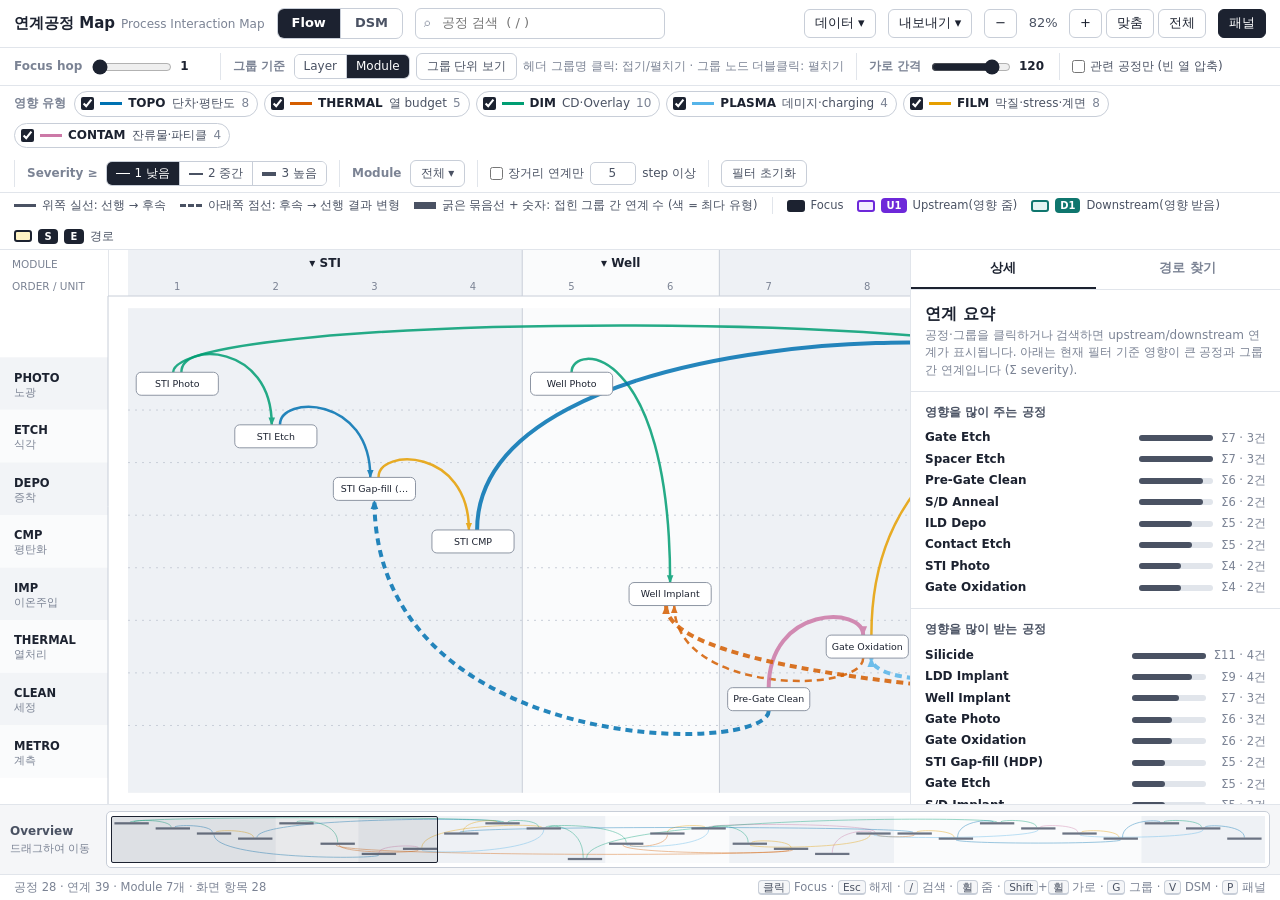
==== commit 1bd1f67c: "Process interaction map step 3: DSM, group folding, paths, import/export - DSM view sharing selectio" ====
--- a/process-map/process_link_map.html
+++ b/process-map/process_link_map.html
@@ -14,15 +14,13 @@
     --line: #e1e5eb;
     --line-2: #c8ced8;
     --band-a: #eef1f5;
-    --band-b: #fafbfc;
-    --node-bg: #ffffff;
-    --node-stroke: #8e96a4;
     --accent: #1c2230;
     --hover-wash: #eef1f5;
-    --up: #6d28d9;        /* Focus: upstream(영향 주는 공정) 테두리 */
+    --up: #6d28d9;
     --up-bg: #f3edff;
-    --down: #0f766e;      /* Focus: downstream(영향 받는 공정) 테두리 */
+    --down: #0f766e;
     --down-bg: #e3f4f2;
+    --path-bg: #fff3c4;
     --warn-bg: #fff5e6;
     --warn-line: #efb35a;
     --warn-ink: #6e4300;
@@ -32,50 +30,41 @@
   * { box-sizing: border-box; }
   html, body { height: 100%; margin: 0; }
   body {
-    background: var(--bg);
-    color: var(--ink);
+    background: var(--bg); color: var(--ink);
     font: 13px/1.45 var(--font);
-    display: flex;
-    flex-direction: column;
-    overflow: hidden;
+    display: flex; flex-direction: column; overflow: hidden;
   }
   button, select, input { font: inherit; color: inherit; }
+  [hidden] { display: none !important; }
 
   /* ---------- 상단 바 ---------- */
   .topbar {
-    display: flex; align-items: center; gap: 14px;
-    padding: 8px 14px;
-    background: var(--surface);
-    border-bottom: 1px solid var(--line);
-    flex-wrap: wrap;
-  }
-  .topbar h1 { font-size: 15px; margin: 0; font-weight: 700; letter-spacing: -0.01em; white-space: nowrap; }
+    display: flex; align-items: center; gap: 12px; padding: 8px 14px;
+    background: var(--surface); border-bottom: 1px solid var(--line); flex-wrap: wrap;
+  }
+  .topbar h1 { font-size: 15px; margin: 0; font-weight: 700; white-space: nowrap; }
   .topbar h1 small { font-weight: 500; color: var(--ink-3); margin-left: 6px; font-size: 12px; }
   .tabs { display: inline-flex; border: 1px solid var(--line-2); border-radius: 7px; overflow: hidden; }
-  .tab {
-    border: 0; background: transparent; padding: 5px 14px; cursor: pointer;
-    color: var(--ink-2); font-weight: 600;
-  }
+  .tab { border: 0; background: transparent; padding: 5px 14px; cursor: pointer; color: var(--ink-2); font-weight: 600; }
   .tab + .tab { border-left: 1px solid var(--line-2); }
   .tab.active { background: var(--accent); color: #fff; }
-  .tab:disabled { cursor: not-allowed; color: var(--ink-3); }
   .spacer { flex: 1; }
   .ctrl-group { display: inline-flex; align-items: center; gap: 4px; }
-  .ctrl-group > label, .ctrl-label { color: var(--ink-3); font-size: 12px; margin-right: 2px; white-space: nowrap; }
+  .ctrl-label { color: var(--ink-3); font-size: 12px; margin-right: 2px; white-space: nowrap; }
   .btn {
     border: 1px solid var(--line-2); background: var(--surface); border-radius: 6px;
     padding: 4px 10px; cursor: pointer; min-width: 30px; white-space: nowrap;
   }
   .btn:hover { background: var(--hover-wash); }
   .btn.on { background: var(--accent); color: #fff; border-color: var(--accent); }
+  .btn:disabled { opacity: 0.45; cursor: not-allowed; }
   .zoom-val { min-width: 44px; text-align: center; font-variant-numeric: tabular-nums; color: var(--ink-2); }
   select { border: 1px solid var(--line-2); border-radius: 6px; padding: 4px 6px; background: var(--surface); }
 
-  /* 검색 + 자동완성 */
+  /* 검색 + 자동완성 (상단 검색, 경로 찾기 공용) */
   .search { position: relative; }
   .search input {
-    width: 250px; border: 1px solid var(--line-2); border-radius: 6px; padding: 5px 10px 5px 28px;
-    background: var(--surface);
+    width: 250px; border: 1px solid var(--line-2); border-radius: 6px; padding: 5px 10px 5px 26px; background: var(--surface);
   }
   .search input:focus { outline: 2px solid var(--ink); outline-offset: -1px; }
   .search .ico { position: absolute; left: 9px; top: 50%; transform: translateY(-50%); color: var(--ink-3); pointer-events: none; font-size: 12px; }
@@ -84,7 +73,6 @@
     background: var(--surface); border: 1px solid var(--line-2); border-radius: 8px;
     box-shadow: 0 8px 24px rgba(20, 26, 40, 0.16); padding: 4px;
   }
-  .ac[hidden] { display: none; }
   .ac-item { display: flex; align-items: baseline; gap: 8px; padding: 6px 8px; border-radius: 5px; cursor: pointer; }
   .ac-item.on { background: var(--hover-wash); }
   .ac-item .nm { font-weight: 600; flex: 1; min-width: 0; overflow: hidden; text-overflow: ellipsis; white-space: nowrap; }
@@ -92,33 +80,46 @@
   .ac-item .meta { color: var(--ink-3); font-size: 11.5px; white-space: nowrap; }
   .ac-empty { padding: 8px; color: var(--ink-3); }
 
-  /* hop 슬라이더 */
-  .hop input[type=range] { width: 70px; accent-color: var(--ink); }
-  .hop output { min-width: 34px; font-variant-numeric: tabular-nums; color: var(--ink); font-weight: 600; }
-
-  /* ---------- 검증 경고 바 ---------- */
-  .warnbar {
-    background: var(--warn-bg); border-bottom: 1px solid var(--warn-line);
-    color: var(--warn-ink); padding: 6px 14px; font-size: 12.5px;
-  }
-  .warnbar[hidden] { display: none; }
-  .warnbar summary { cursor: pointer; font-weight: 600; }
-  .warnbar ul { margin: 6px 0 2px; padding-left: 20px; max-height: 120px; overflow: auto; }
-  .warnbar li.error { color: var(--err-ink); }
-  .warnbar .close { float: right; border: 0; background: transparent; cursor: pointer; color: var(--warn-ink); font-size: 14px; }
-
-  /* ---------- 필터 바 (범례 겸용) ---------- */
-  .filterbar {
-    display: flex; align-items: center; gap: 14px; flex-wrap: wrap;
-    padding: 6px 14px; background: var(--surface); border-bottom: 1px solid var(--line);
+  /* 드롭다운 메뉴 */
+  .menu-wrap { position: relative; }
+  .menu {
+    position: absolute; right: 0; top: calc(100% + 4px); z-index: 45; min-width: 290px;
+    background: var(--surface); border: 1px solid var(--line-2); border-radius: 8px;
+    box-shadow: 0 8px 24px rgba(20, 26, 40, 0.16); padding: 4px;
+  }
+  .menu button { display: block; width: 100%; text-align: left; border: 0; background: transparent; padding: 7px 10px; border-radius: 5px; cursor: pointer; }
+  .menu button:hover { background: var(--hover-wash); }
+  .menu hr { border: 0; border-top: 1px solid var(--line); margin: 4px 0; }
+  .menu .mh { padding: 6px 10px 2px; font-size: 11px; color: var(--ink-3); font-weight: 700; }
+  .menu .mnote { padding: 4px 10px 6px; font-size: 11px; color: var(--ink-3); line-height: 1.5; }
+  .menu code { background: var(--bg); padding: 0 3px; border-radius: 3px; font-size: 10.5px; }
+
+  /* ---------- 보기 설정 바 ---------- */
+  .viewbar, .filterbar {
+    display: flex; align-items: center; gap: 12px; flex-wrap: wrap;
+    padding: 5px 14px; background: var(--surface); border-bottom: 1px solid var(--line);
     font-size: 12px; color: var(--ink-2);
   }
   .fgrp { display: inline-flex; align-items: center; gap: 6px; flex-wrap: wrap; }
   .fgrp-title { color: var(--ink-3); font-weight: 600; margin-right: 2px; white-space: nowrap; }
+  .fgrp input[type=range] { width: 80px; accent-color: var(--ink); }
+  .fgrp output { min-width: 28px; font-variant-numeric: tabular-nums; color: var(--ink); font-weight: 600; }
+  .vhint { color: var(--ink-3); font-size: 11.5px; }
+  .seg { display: inline-flex; border: 1px solid var(--line-2); border-radius: 6px; overflow: hidden; }
+  .seg button { border: 0; background: var(--surface); padding: 3px 9px; cursor: pointer; display: inline-flex; align-items: center; gap: 5px; }
+  .seg button + button { border-left: 1px solid var(--line-2); }
+  .seg button.on { background: var(--accent); color: #fff; }
+  .seg button:disabled { color: var(--ink-3); cursor: not-allowed; }
+  .seg button .lk { width: 14px; }
+  .sep { width: 1px; align-self: stretch; background: var(--line); }
+  .chk { display: inline-flex; align-items: center; gap: 5px; cursor: pointer; white-space: nowrap; }
+  .chk input { margin: 0; accent-color: var(--ink); }
+  .num { width: 46px; border: 1px solid var(--line-2); border-radius: 5px; padding: 2px 4px; text-align: right; }
+
+  /* ---------- 필터 바 (type 범례 겸용) ---------- */
   .tchip {
     display: inline-flex; align-items: center; gap: 6px; padding: 3px 8px 3px 6px;
-    border: 1px solid var(--line-2); border-radius: 999px; cursor: pointer; white-space: nowrap; user-select: none;
-    background: var(--surface);
+    border: 1px solid var(--line-2); border-radius: 999px; cursor: pointer; white-space: nowrap; user-select: none; background: var(--surface);
   }
   .tchip:hover { background: var(--hover-wash); }
   .tchip input { margin: 0; accent-color: var(--ink); }
@@ -126,26 +127,16 @@
   .tchip.off { opacity: 0.45; }
   .tchip.off .lk { border-top-style: dotted; }
   .cnt { color: var(--ink-3); font-variant-numeric: tabular-nums; }
-  .lk { display: inline-block; width: 22px; height: 0; border-top: 3px solid currentColor; vertical-align: middle; }
+  .lk { display: inline-block; width: 22px; height: 0; border-top: 3px solid currentColor; vertical-align: middle; flex: none; }
   .lk.dash { border-top-style: dashed; }
-  .seg { display: inline-flex; border: 1px solid var(--line-2); border-radius: 6px; overflow: hidden; }
-  .seg button { border: 0; background: var(--surface); padding: 3px 9px; cursor: pointer; display: inline-flex; align-items: center; gap: 5px; }
-  .seg button + button { border-left: 1px solid var(--line-2); }
-  .seg button.on { background: var(--accent); color: #fff; }
-  .seg button .lk { width: 14px; }
-  .sep { width: 1px; align-self: stretch; background: var(--line); }
-  .num { width: 46px; border: 1px solid var(--line-2); border-radius: 5px; padding: 2px 4px; text-align: right; }
-  .chk { display: inline-flex; align-items: center; gap: 5px; cursor: pointer; white-space: nowrap; }
-  .chk input { margin: 0; accent-color: var(--ink); }
   .fpop-wrap { position: relative; }
   .fpop {
-    position: absolute; top: calc(100% + 4px); left: 0; z-index: 40; width: 250px;
+    position: absolute; top: calc(100% + 4px); left: 0; z-index: 40; width: 260px;
     background: var(--surface); border: 1px solid var(--line-2); border-radius: 8px;
     box-shadow: 0 8px 24px rgba(20, 26, 40, 0.16); padding: 8px;
   }
-  .fpop[hidden] { display: none; }
   .fpop .acts { display: flex; gap: 6px; margin-bottom: 6px; }
-  .fpop .list { max-height: 280px; overflow: auto; display: flex; flex-direction: column; gap: 1px; }
+  .fpop .list { max-height: 300px; overflow: auto; display: flex; flex-direction: column; gap: 1px; }
   .fpop label { display: flex; align-items: center; gap: 7px; padding: 4px 6px; border-radius: 4px; cursor: pointer; }
   .fpop label:hover { background: var(--hover-wash); }
   .fpop label .cnt { margin-left: auto; }
@@ -153,109 +144,55 @@
 
   /* ---------- 보조 범례 ---------- */
   .legend {
-    display: flex; align-items: center; gap: 16px; flex-wrap: wrap;
+    display: flex; align-items: center; gap: 14px; flex-wrap: wrap;
     padding: 4px 14px; background: var(--surface); border-bottom: 1px solid var(--line);
-    font-size: 11.5px; color: var(--ink-2);
+    font-size: 11.5px; color: var(--ink-2); min-height: 25px;
   }
   .legend .item { display: inline-flex; align-items: center; gap: 6px; white-space: nowrap; }
-  .fbadge {
-    display: inline-block; min-width: 20px; padding: 0 5px; border-radius: 4px; color: #fff;
-    font-size: 10px; font-weight: 700; line-height: 15px; text-align: center;
-  }
+  .fbadge { display: inline-block; min-width: 20px; padding: 0 5px; border-radius: 4px; color: #fff; font-size: 10px; font-weight: 700; line-height: 15px; text-align: center; }
   .fbadge.up { background: var(--up); }
   .fbadge.down { background: var(--down); }
-  .fbadge.both { background: var(--ink-2); }
+  .fbadge.path { background: var(--ink); }
   .fbox { display: inline-block; width: 18px; height: 12px; border-radius: 3px; border: 2px solid; }
   .fbox.up { border-color: var(--up); background: var(--up-bg); }
   .fbox.down { border-color: var(--down); background: var(--down-bg); }
   .fbox.root { border-color: var(--ink); background: var(--ink); }
-
-  /* ---------- 작업 영역: Flow + 우측 상세 패널 ---------- */
+  .fbox.mid { border-color: var(--ink); background: var(--path-bg); }
+  .sw { display: inline-block; width: 14px; height: 12px; border-radius: 2px; background: var(--ink-2); }
+  .sw.tri { background: #fff1de; border: 1px solid #f2d3a8; }
+
+  /* ---------- 작업 영역 ---------- */
   .workspace { flex: 1; display: flex; min-height: 200px; }
-  .main {
-    flex: 1; position: relative; min-width: 0; background: var(--surface);
-    overflow: hidden; cursor: grab; user-select: none; touch-action: none;
-  }
-  .main.dragging { cursor: grabbing; }
-  .main:focus { outline: none; }
+  .views { flex: 1; position: relative; min-width: 0; }
+  .pane {
+    position: absolute; inset: 0; overflow: hidden; background: var(--surface);
+    cursor: grab; user-select: none; touch-action: none;
+  }
+  .pane.dragging { cursor: grabbing; }
+  .pane:focus { outline: none; }
   /* 콘텐츠 SVG는 GPU 합성 레이어: 팬은 CSS transform만 바꿔 재래스터 없이 이동 */
-  #flowSvg {
-    position: absolute; left: 0; top: 0; display: block; overflow: visible;
-    transform-origin: 0 0; will-change: transform; font-family: var(--font);
-  }
-  /* 고정 헤더·좌측 lane 라벨 오버레이 */
-  #overlaySvg {
-    position: absolute; inset: 0; width: 100%; height: 100%;
-    display: block; pointer-events: none; font-family: var(--font);
-  }
-  #overlaySvg #hdr, #overlaySvg #gutter, #overlaySvg #corner { pointer-events: auto; }
-
-  .band-a { fill: var(--band-a); }
-  .band-b { fill: var(--band-b); }
-  .band-line { stroke: var(--line-2); stroke-width: 1; vector-effect: non-scaling-stroke; }
-  .lane-line { stroke: var(--line-2); stroke-width: 1; stroke-dasharray: 2 5; vector-effect: non-scaling-stroke; }
-
-  .edge { fill: none; stroke-linecap: round; opacity: 0.85; vector-effect: non-scaling-stroke; }
-  .edge.bwd { stroke-dasharray: 7 5; stroke-linecap: butt; }
-  #layerEdges, #layerHover, #layerPinned, #layerBadges { pointer-events: none; }
-  #layerEdgeHits path {
-    fill: none; stroke: transparent; stroke-width: 12;
-    pointer-events: stroke; vector-effect: non-scaling-stroke; cursor: pointer;
-  }
-  .hover-halo { fill: none; stroke: #ffffff; opacity: 0.95; stroke-linecap: round; vector-effect: non-scaling-stroke; }
-  .hover-edge { fill: none; stroke-linecap: round; vector-effect: non-scaling-stroke; }
-  .hover-edge.bwd { stroke-dasharray: 7 5; stroke-linecap: butt; }
-  .pin-glow { fill: none; stroke: var(--ink); opacity: 0.18; stroke-linecap: round; vector-effect: non-scaling-stroke; }
-  .pin-ring { fill: none; stroke: var(--ink); stroke-width: 2; stroke-dasharray: 4 3; vector-effect: non-scaling-stroke; }
-
-  .node { cursor: pointer; }
-  .node rect { fill: var(--node-bg); stroke: var(--node-stroke); stroke-width: 1; vector-effect: non-scaling-stroke; }
-  .node text { font-size: 11.5px; font-weight: 500; fill: var(--ink); pointer-events: none; }
-  .node.is-hover rect, .node.hl-end rect { stroke: var(--ink); stroke-width: 2; }
+  .content-svg { position: absolute; left: 0; top: 0; display: block; overflow: visible; transform-origin: 0 0; will-change: transform; }
+  .overlay-svg { position: absolute; inset: 0; width: 100%; height: 100%; display: block; pointer-events: none; }
+  .overlay-svg .ov-hit { pointer-events: auto; }
+  .noev { pointer-events: none; }
+
+  /* Flow 인터랙션 전용 (내보내기에는 포함 안 함) */
+  .hit path { fill: none; stroke: transparent; stroke-width: 12; pointer-events: stroke; vector-effect: non-scaling-stroke; cursor: pointer; }
+  .hit path.x { display: none; }
+  .focus-on .hit path:not(.f-on) { pointer-events: none; }
+  .node, .gnode { cursor: pointer; }
+  .node.is-hover rect, .node.hl-end rect { stroke: #1c2230; stroke-width: 2; }
+  .gnode.is-hover .gbox, .gnode.hl-end .gbox { stroke: #1c2230; stroke-width: 2.5; }
   .lod-far .node text { display: none; }
-
-  /* 필터 결과 */
-  .edge.x, #layerEdgeHits path.x, .mini-edge.x { display: none; }
-  .node.faded { opacity: 0.25; }
-
-  /* Focus 모드: 관련 없는 노드·엣지는 opacity 0.08 */
-  #flowSvg.focus-on .edge { opacity: 0.08; }
-  #flowSvg.focus-on .edge.f-on { opacity: 1; }
-  #flowSvg.focus-on .node:not(.f-in) { opacity: 0.08; }
-  #flowSvg.focus-on #layerEdgeHits path:not(.f-on) { pointer-events: none; }
-  .node.f-up rect { stroke: var(--up); stroke-width: 2.5; fill: var(--up-bg); }
-  .node.f-down rect { stroke: var(--down); stroke-width: 2.5; fill: var(--down-bg); }
-  .node.f-both rect { stroke: var(--up); stroke-width: 2.5; fill: var(--down-bg); stroke-dasharray: 6 3; }
-  .node.f-root rect { fill: var(--ink); stroke: var(--ink); stroke-width: 2.5; }
-  .node.f-root text { fill: #ffffff; font-weight: 700; }
-  .badge rect { stroke: #ffffff; stroke-width: 1; vector-effect: non-scaling-stroke; }
-  .badge.up rect { fill: var(--up); }
-  .badge.down rect { fill: var(--down); }
-  .badge.both rect { fill: var(--ink-2); }
-  .badge text { font-size: 9.5px; font-weight: 700; fill: #ffffff; }
-
-  /* 고정 헤더(모듈 라벨 + order 눈금)와 좌측 swimlane 라벨 */
-  .hdr-bg, .gutter-bg, .corner { fill: var(--surface); }
-  .hdr-border { stroke: var(--line-2); stroke-width: 1; }
-  .hdr-band-a { fill: var(--band-a); }
-  .hdr-band-b { fill: var(--band-b); }
-  .hdr-band-line { stroke: var(--line-2); stroke-width: 1; }
-  .hdr-mod { font-size: 12px; font-weight: 700; fill: var(--ink); }
-  .hdr-tick { font-size: 10px; fill: var(--ink-3); font-variant-numeric: tabular-nums; }
-  .gut-lane-a { fill: #f2f4f7; }
-  .gut-lane-b { fill: #fafbfc; }
-  .gut-unit { font-size: 11.5px; font-weight: 700; fill: var(--ink); letter-spacing: 0.02em; }
-  .gut-sub { font-size: 10.5px; fill: var(--ink-3); }
-  .corner-text { font-size: 10px; fill: var(--ink-3); }
+  [data-kind="band"] { cursor: pointer; }
+  .dsm-cross { fill: rgba(28, 34, 48, 0.08); }
 
   /* ---------- 우측 상세 패널 ---------- */
-  .panel {
-    width: 360px; flex: none; background: var(--surface); border-left: 1px solid var(--line);
-    overflow: auto; display: flex; flex-direction: column;
-  }
-  .panel[hidden] { display: none; }
+  .panel { width: 370px; flex: none; background: var(--surface); border-left: 1px solid var(--line); overflow: auto; }
+  .ptabs { display: flex; border-bottom: 1px solid var(--line); position: sticky; top: 0; background: var(--surface); z-index: 3; }
+  .ptab { flex: 1; border: 0; background: transparent; padding: 9px; cursor: pointer; font-weight: 700; color: var(--ink-3); border-bottom: 2px solid transparent; }
+  .ptab.active { color: var(--ink); border-bottom-color: var(--ink); }
   .p-sec { padding: 12px 14px; border-bottom: 1px solid var(--line); }
-  .p-sec:last-child { border-bottom: 0; }
   .p-h { display: flex; align-items: center; gap: 8px; margin: 0 0 8px; font-size: 12px; font-weight: 700; color: var(--ink-2); }
   .p-h .cnt { font-weight: 500; }
   .p-h .x { margin-left: auto; }
@@ -263,18 +200,12 @@
   .p-sub { color: var(--ink-3); font-size: 12px; }
   .p-empty { color: var(--ink-3); font-size: 12px; padding: 4px 0; }
   .p-note { color: var(--ink-3); font-size: 11.5px; margin-top: 6px; }
-  .p-kv { display: grid; grid-template-columns: auto 1fr; gap: 2px 12px; font-size: 12px; margin-top: 8px; }
-  .p-kv .k { color: var(--ink-3); }
-  .p-kv .v { font-weight: 600; }
   .p-acts { display: flex; gap: 6px; margin-top: 10px; flex-wrap: wrap; }
   .p-acts .btn { font-size: 12px; padding: 3px 8px; }
+  .p-banner { background: var(--path-bg); border: 1px solid #ecd27a; border-radius: 7px; padding: 8px 10px; font-size: 12px; display: flex; gap: 8px; align-items: center; }
   .close-x { border: 0; background: transparent; cursor: pointer; color: var(--ink-3); font-size: 14px; padding: 0 2px; }
   .close-x:hover { color: var(--ink); }
-
-  .pi {
-    padding: 8px 9px; border: 1px solid var(--line); border-radius: 7px; margin-bottom: 6px;
-    cursor: pointer; background: var(--surface);
-  }
+  .pi { padding: 8px 9px; border: 1px solid var(--line); border-radius: 7px; margin-bottom: 6px; cursor: pointer; background: var(--surface); }
   .pi:hover { background: var(--hover-wash); }
   .pi.on { border-color: var(--ink); box-shadow: inset 3px 0 0 var(--ink); }
   .pi-top { display: flex; align-items: center; gap: 7px; }
@@ -283,10 +214,9 @@
   .pi-meta { color: var(--ink-3); font-size: 11.5px; margin-top: 2px; }
   .pi-mech { color: var(--ink-2); font-size: 12px; margin-top: 4px; display: -webkit-box; -webkit-line-clamp: 2; -webkit-box-orient: vertical; overflow: hidden; }
   .pi.on .pi-mech { -webkit-line-clamp: unset; }
-
   .hop-row { display: flex; gap: 6px; align-items: flex-start; margin-bottom: 6px; }
-  .hop-row .hl { flex: none; width: 46px; color: var(--ink-3); font-size: 11.5px; padding-top: 3px; }
-  .chips { display: flex; flex-wrap: wrap; gap: 4px; }
+  .hop-row .hl { flex: none; width: 50px; color: var(--ink-3); font-size: 11.5px; padding-top: 3px; }
+  .chips { display: flex; flex-wrap: wrap; gap: 4px; min-width: 0; }
   .nchip {
     border: 1px solid var(--line-2); border-radius: 5px; background: var(--surface); padding: 2px 7px;
     font-size: 11.5px; cursor: pointer; max-width: 100%; overflow: hidden; text-overflow: ellipsis; white-space: nowrap;
@@ -295,56 +225,55 @@
   .nchip.up { border-color: var(--up); color: var(--up); }
   .nchip.down { border-color: var(--down); color: var(--down); }
   .nchip.both { border-color: var(--ink-2); color: var(--ink-2); }
-
-  .hub { display: grid; grid-template-columns: 1fr 80px auto; gap: 4px 8px; align-items: center; font-size: 12px; }
+  .hub { display: grid; grid-template-columns: 1fr 74px auto; gap: 4px 8px; align-items: center; font-size: 12px; }
   .hub .nm { cursor: pointer; overflow: hidden; text-overflow: ellipsis; white-space: nowrap; font-weight: 600; }
   .hub .nm:hover { text-decoration: underline; }
-  .hub .bar { height: 6px; border-radius: 3px; background: var(--ink-2); }
+  .hub .bar { display: block; height: 6px; border-radius: 3px; background: var(--ink-2); }
   .hub .bar-bg { background: var(--line); border-radius: 3px; height: 6px; }
   .hub .val { color: var(--ink-3); font-variant-numeric: tabular-nums; font-size: 11.5px; text-align: right; white-space: nowrap; }
-
-  /* ---------- 미니맵(가로 스크롤 바) ---------- */
-  .minimap-wrap {
-    height: 74px; border-top: 1px solid var(--line); background: var(--bg);
-    padding: 6px 10px; display: flex; gap: 10px; align-items: stretch;
-  }
+  .pf-row { display: flex; gap: 6px; align-items: center; margin-bottom: 7px; }
+  .pf-row .lbl { width: 30px; flex: none; color: var(--ink-3); font-size: 12px; }
+  .pf-row .search { flex: 1; }
+  .pf-row .search input { width: 100%; }
+  .pf-row .ac { width: 300px; }
+  .path-item { padding: 7px 9px; border: 1px solid var(--line); border-radius: 7px; margin-bottom: 6px; cursor: pointer; }
+  .path-item:hover { background: var(--hover-wash); }
+  .path-item.on { border-color: var(--ink); box-shadow: inset 3px 0 0 var(--ink); }
+  .path-item .pm { color: var(--ink-3); font-size: 11.5px; margin-bottom: 3px; }
+  .chain { display: flex; flex-wrap: wrap; align-items: center; gap: 3px 5px; font-size: 12px; }
+  .chain b { font-weight: 600; }
+  .chain .lk { width: 16px; }
+
+  /* ---------- 미니맵 ---------- */
+  .minimap-wrap { height: 70px; border-top: 1px solid var(--line); background: var(--bg); padding: 6px 10px; display: flex; gap: 10px; align-items: stretch; }
   .minimap-label { width: 86px; font-size: 11px; color: var(--ink-3); display: flex; flex-direction: column; justify-content: center; }
   .minimap-label b { color: var(--ink-2); font-size: 12px; }
-  .mini-box {
-    flex: 1; position: relative; overflow: hidden; background: var(--surface);
-    border: 1px solid var(--line-2); border-radius: 5px; cursor: pointer; touch-action: none;
-  }
+  .mini-box { flex: 1; position: relative; overflow: hidden; background: var(--surface); border: 1px solid var(--line-2); border-radius: 5px; cursor: pointer; touch-action: none; }
   #miniSvg { position: absolute; inset: 0; width: 100%; height: 100%; display: block; }
   .mini-node { fill: #6b7383; }
+  .mini-group { fill: #c9cfd9; stroke: #6b7383; stroke-width: 1; vector-effect: non-scaling-stroke; }
   .mini-edge { fill: none; stroke-width: 0.7; opacity: 0.55; vector-effect: non-scaling-stroke; }
-  /* 보이는 영역 표시는 SVG 밖의 합성 레이어(div)로 → 미니맵 SVG 재페인트 없이 이동 */
+  .mini-edge.x { display: none; }
   .mini-win {
     position: absolute; left: 0; top: 0; width: 10px; height: 10px;
     background: rgba(28, 34, 48, 0.08); border: 1.5px solid var(--ink); border-radius: 2px;
     will-change: transform; pointer-events: none; transform-origin: 0 0;
   }
 
-  /* ---------- 상태 바 ---------- */
-  .statusbar {
-    display: flex; gap: 14px; padding: 4px 14px; font-size: 11.5px; color: var(--ink-3);
-    background: var(--surface); border-top: 1px solid var(--line);
-  }
+  /* ---------- 상태 바 / 경고 / 툴팁 / 토스트 ---------- */
+  .statusbar { display: flex; gap: 14px; padding: 4px 14px; font-size: 11.5px; color: var(--ink-3); background: var(--surface); border-top: 1px solid var(--line); flex-wrap: wrap; }
   .statusbar .hint { margin-left: auto; }
-  kbd {
-    font: 10.5px var(--font); border: 1px solid var(--line-2); border-bottom-width: 2px;
-    border-radius: 4px; padding: 0 4px; background: var(--bg); color: var(--ink-2);
-  }
-
-  /* ---------- 툴팁 ---------- */
+  kbd { font: 10.5px var(--font); border: 1px solid var(--line-2); border-bottom-width: 2px; border-radius: 4px; padding: 0 4px; background: var(--bg); color: var(--ink-2); }
+  .warnbar { background: var(--warn-bg); border-bottom: 1px solid var(--warn-line); color: var(--warn-ink); padding: 6px 14px; font-size: 12.5px; }
+  .warnbar summary { cursor: pointer; font-weight: 600; }
+  .warnbar ul { margin: 6px 0 2px; padding-left: 20px; max-height: 120px; overflow: auto; }
+  .warnbar li.error { color: var(--err-ink); }
+  .warnbar .close { float: right; border: 0; background: transparent; cursor: pointer; color: var(--warn-ink); font-size: 14px; }
   .tooltip {
-    position: fixed; z-index: 50; pointer-events: none;
-    max-width: 340px; min-width: 180px;
-    background: var(--surface); color: var(--ink);
-    border: 1px solid var(--line-2); border-radius: 8px;
-    box-shadow: 0 6px 22px rgba(20, 26, 40, 0.16);
-    padding: 9px 11px; font-size: 12px; line-height: 1.5;
-  }
-  .tooltip[hidden] { display: none; }
+    position: fixed; z-index: 50; pointer-events: none; max-width: 360px; min-width: 180px;
+    background: var(--surface); color: var(--ink); border: 1px solid var(--line-2); border-radius: 8px;
+    box-shadow: 0 6px 22px rgba(20, 26, 40, 0.16); padding: 9px 11px; font-size: 12px; line-height: 1.5;
+  }
   .tt-title { font-weight: 700; font-size: 13px; margin-bottom: 4px; display: flex; align-items: center; gap: 7px; }
   .tt-grid { display: grid; grid-template-columns: auto 1fr; column-gap: 10px; row-gap: 1px; }
   .tt-grid .k { color: var(--ink-3); }
@@ -352,8 +281,20 @@
   .tt-path { font-weight: 600; margin: 3px 0; }
   .tt-path .arrow { color: var(--ink-3); margin: 0 4px; font-weight: 400; }
   .tt-mech { margin-top: 6px; padding-top: 6px; border-top: 1px solid var(--line); color: var(--ink-2); }
+  .tt-list { margin: 6px 0 0; padding: 6px 0 0; border-top: 1px solid var(--line); list-style: none; }
+  .tt-list li { margin-bottom: 4px; color: var(--ink-2); }
+  .tt-list li b { color: var(--ink); }
   .tt-dots { letter-spacing: 1px; }
   .tt-hint { margin-top: 5px; color: var(--ink-3); font-size: 11px; }
+  .toast {
+    position: fixed; left: 50%; bottom: 104px; transform: translateX(-50%); z-index: 60;
+    background: var(--ink); color: #fff; padding: 8px 14px; border-radius: 8px; font-size: 12.5px;
+    box-shadow: 0 6px 22px rgba(20, 26, 40, 0.25); max-width: 70vw;
+  }
+  .dropzone {
+    position: fixed; inset: 0; z-index: 70; background: rgba(28, 34, 48, 0.5); color: #fff;
+    display: flex; align-items: center; justify-content: center; font-size: 18px; font-weight: 700; pointer-events: none;
+  }
 </style>
 </head>
 <body>
@@ -362,37 +303,79 @@
 <header class="topbar">
   <h1>연계공정 Map<small>Process Interaction Map</small></h1>
   <nav class="tabs" role="tablist" aria-label="보기 전환">
-    <button class="tab active" data-view="flow" role="tab" aria-selected="true">Flow</button>
-    <button class="tab" data-view="dsm" role="tab" aria-selected="false" disabled title="3단계에서 구현 예정">DSM</button>
+    <button class="tab active" data-view="flow" role="tab" title="Flow 뷰 (V)">Flow</button>
+    <button class="tab" data-view="dsm" role="tab" title="DSM 매트릭스 뷰 (V)">DSM</button>
   </nav>
   <div class="search">
     <span class="ico">⌕</span>
-    <input id="searchInput" type="text" placeholder="공정 검색  ( / )" autocomplete="off" spellcheck="false"
-           role="combobox" aria-autocomplete="list" aria-controls="acList" aria-expanded="false">
-    <div class="ac" id="acList" role="listbox" hidden></div>
-  </div>
-  <div class="ctrl-group hop" title="Focus 시 따라갈 연계 깊이">
-    <label for="hopRange">Focus hop</label>
-    <input id="hopRange" type="range" min="1" max="3" step="1" value="1">
-    <output id="hopVal">1</output>
+    <input id="searchInput" type="text" placeholder="공정 검색  ( / )" autocomplete="off" spellcheck="false">
+    <div class="ac" id="acList" hidden></div>
   </div>
   <div class="spacer"></div>
-  <div class="ctrl-group">
-    <label for="dataSel">데이터</label>
-    <select id="dataSel" title="내장 샘플 또는 성능 테스트용 대용량 가상 데이터">
-      <option value="embedded">내장 샘플</option>
-      <option value="stress">성능 테스트 (300 노드 · 1500 엣지)</option>
-    </select>
+  <div class="menu-wrap">
+    <button class="btn" id="btnData">데이터 ▾</button>
+    <div class="menu" id="menuData" hidden>
+      <div class="mh">불러오기</div>
+      <button data-act="sample">내장 샘플 (28 공정)</button>
+      <button data-act="stress">대용량 테스트 (650 공정 · 2127 연계 · 11 Layer)</button>
+      <button data-act="open">파일 불러오기… (JSON 또는 nodes.csv + edges.csv)</button>
+      <div class="mnote">창에 파일을 끌어다 놓아도 됩니다. 한글 열 이름, 엑셀 CSV(EUC-KR)도 인식합니다.<br>
+        nodes: <code>id,name,module,unit,order[,layer]</code><br>
+        edges: <code>source,target,type,severity,mechanism</code></div>
+      <hr>
+      <div class="mh">현재 데이터 저장</div>
+      <button data-act="saveJson">JSON 저장</button>
+      <button data-act="saveCsv">CSV 저장 (nodes.csv, edges.csv)</button>
+    </div>
+  </div>
+  <div class="menu-wrap">
+    <button class="btn" id="btnExport">내보내기 ▾</button>
+    <div class="menu" id="menuExport" hidden>
+      <div class="mh">현재 뷰(필터·Focus 상태 그대로)</div>
+      <button data-act="svg">SVG 저장 — 전체</button>
+      <button data-act="pngFull">PNG 저장 — 전체</button>
+      <button data-act="pngView">PNG 저장 — 현재 화면 영역</button>
+      <div class="mnote">대용량 전체 PNG는 해상도 제한으로 축소됩니다. 인쇄·확대용은 SVG를 권장합니다.</div>
+    </div>
   </div>
   <div class="ctrl-group" aria-label="줌">
     <button class="btn" id="btnZoomOut" title="축소 (-)">−</button>
     <span class="zoom-val" id="zoomVal">100%</span>
     <button class="btn" id="btnZoomIn" title="확대 (+)">+</button>
-    <button class="btn" id="btnFitH" title="높이 맞춤 (H)">높이 맞춤</button>
-    <button class="btn" id="btnFitAll" title="전체 보기 (F)">전체 보기</button>
+    <button class="btn" id="btnFitH" title="높이 맞춤 (H)">맞춤</button>
+    <button class="btn" id="btnFitAll" title="전체 보기 (F)">전체</button>
   </div>
-  <button class="btn on" id="btnPanel" title="상세 패널 열기/닫기 (P)">상세 패널</button>
+  <button class="btn on" id="btnPanel" title="상세 패널 열기/닫기 (P)">패널</button>
 </header>
+
+<!-- =================== 보기 설정 바 =================== -->
+<div class="viewbar">
+  <div class="fgrp" title="Focus 시 따라갈 연계 깊이">
+    <span class="fgrp-title">Focus hop</span>
+    <input id="hopRange" type="range" min="1" max="3" step="1" value="1">
+    <output id="hopVal">1</output>
+  </div>
+  <span class="sep"></span>
+  <div class="fgrp">
+    <span class="fgrp-title">그룹 기준</span>
+    <div class="seg" id="gbSeg">
+      <button data-gb="layer">Layer</button>
+      <button data-gb="module">Module</button>
+    </div>
+    <button class="btn" id="btnGroupAll" title="모든 그룹을 하나의 노드로 접기/펼치기 (G)">그룹 단위 보기</button>
+    <span class="vhint" id="collapseInfo"></span>
+  </div>
+  <span class="sep"></span>
+  <div class="fgrp" id="colWWrap" title="Flow 뷰 공정 1칸 폭 — 줄이면 가로 길이가 짧아집니다">
+    <span class="fgrp-title">가로 간격</span>
+    <input id="colWRange" type="range" min="24" max="140" step="4" value="120">
+    <output id="colWVal">120</output>
+  </div>
+  <span class="sep"></span>
+  <label class="chk" title="Focus·경로·필터에 관련된 공정만 남기고 나머지 열을 제거해 압축합니다">
+    <input type="checkbox" id="chkCompact"> 관련 공정만 (빈 열 압축)
+  </label>
+</div>
 
 <!-- =================== 데이터 검증 경고 =================== -->
 <div class="warnbar" id="warnBar" hidden>
@@ -403,8 +386,8 @@
   </details>
 </div>
 
-<!-- =================== 필터 바 (type 범례 겸용) =================== -->
-<div class="filterbar" id="filterBar">
+<!-- =================== 필터 바 =================== -->
+<div class="filterbar">
   <div class="fgrp" id="fTypes"><span class="fgrp-title">영향 유형</span></div>
   <span class="sep"></span>
   <div class="fgrp">
@@ -413,75 +396,123 @@
   </div>
   <span class="sep"></span>
   <div class="fgrp fpop-wrap">
-    <span class="fgrp-title">Module</span>
-    <button class="btn" id="fModBtn" aria-haspopup="true">전체 ▾</button>
-    <div class="fpop" id="fModPop" hidden>
+    <span class="fgrp-title" id="fGrpTitle">Module</span>
+    <button class="btn" id="fGrpBtn">전체 ▾</button>
+    <div class="fpop" id="fGrpPop" hidden>
       <div class="acts">
-        <button class="btn" id="fModAll">전체 선택</button>
-        <button class="btn" id="fModNone">전체 해제</button>
+        <button class="btn" id="fGrpAll">전체 선택</button>
+        <button class="btn" id="fGrpNone">전체 해제</button>
       </div>
-      <div class="list" id="fModList"></div>
-      <div class="note">선택한 module에 속한 공정이 주거나 받는 엣지만 표시합니다. 연결이 없는 다른 module 공정은 흐리게 표시됩니다.</div>
+      <div class="list" id="fGrpList"></div>
+      <div class="note">선택한 그룹의 공정이 주거나 받는 연계만 표시합니다. 연결이 없는 다른 그룹 공정은 흐리게 표시됩니다.</div>
     </div>
   </div>
   <span class="sep"></span>
   <div class="fgrp">
-    <label class="chk"><input type="checkbox" id="fLong"> 장거리 엣지만</label>
-    <input class="num" type="number" id="fLongN" min="1" max="999" value="5" title="최소 step 거리"> <span>step 이상</span>
+    <label class="chk"><input type="checkbox" id="fLong"> 장거리 연계만</label>
+    <input class="num" type="number" id="fLongN" min="1" max="9999" value="5" title="최소 step 거리"> <span>step 이상</span>
   </div>
   <span class="sep"></span>
   <button class="btn" id="fReset">필터 초기화</button>
 </div>
 
-<!-- =================== 보조 범례 =================== -->
-<div class="legend">
-  <span class="item"><span class="lk" style="color:var(--ink-2)"></span>위쪽 실선: 선행 → 후속</span>
-  <span class="item"><span class="lk dash" style="color:var(--ink-2)"></span>아래쪽 점선: 후속 → 선행 결과 변형</span>
-  <span class="sep"></span>
-  <span class="item"><span class="fbox root"></span>Focus 공정</span>
-  <span class="item"><span class="fbox up"></span><span class="fbadge up">U1</span>Upstream: 영향을 주는 공정 (숫자 = hop)</span>
-  <span class="item"><span class="fbox down"></span><span class="fbadge down">D1</span>Downstream: 영향을 받는 공정</span>
+<!-- =================== 보조 범례 (뷰별) =================== -->
+<div class="legend" id="legend"></div>
+
+<!-- =================== 작업 영역 =================== -->
+<div class="workspace">
+  <div class="views" id="views">
+    <!-- Flow 뷰 -->
+    <div class="pane" id="flowPane" tabindex="0" aria-label="Flow 뷰">
+      <svg class="content-svg" id="flowSvg" xmlns="http://www.w3.org/2000/svg">
+        <defs id="flowDefs"></defs>
+        <g id="flowBands"></g>
+        <g id="flowLanes"></g>
+        <g id="flowEdges" class="noev"></g>
+        <g id="flowPinned" class="noev"></g>
+        <g id="flowHits" class="hit"></g>
+        <g id="flowHover" class="noev"></g>
+        <g id="flowLabels" class="noev"></g>
+        <g id="flowNodes"></g>
+        <g id="flowBadges" class="noev"></g>
+      </svg>
+      <svg class="overlay-svg" id="flowOverlay">
+        <g class="ov-hit">
+          <rect class="hdr-bg" x="0" y="0" width="100%" id="flowHdrBg"></rect>
+          <g id="flowHdrInner"></g>
+          <line class="hdr-border" id="flowHdrBorder" x1="0" x2="100%"></line>
+        </g>
+        <g class="ov-hit">
+          <rect class="gutter-bg" x="0" y="0" height="100%" id="flowGutBg"></rect>
+          <g id="flowGutInner"></g>
+          <line class="hdr-border" id="flowGutBorder" y1="0" y2="100%"></line>
+        </g>
+        <rect class="corner ov-hit" id="flowCorner" x="0" y="0"></rect>
+        <text class="corner-text" id="flowCornerT1" x="12" y="18">GROUP</text>
+        <text class="corner-text" id="flowCornerT2" x="12" y="40">ORDER / UNIT</text>
+      </svg>
+    </div>
+    <!-- DSM 뷰 -->
+    <div class="pane" id="dsmPane" tabindex="0" aria-label="DSM 뷰" hidden>
+      <svg class="content-svg" id="dsmSvg" xmlns="http://www.w3.org/2000/svg">
+        <g id="dsmBg"></g>
+        <g id="dsmCells"></g>
+        <g id="dsmGlines"></g>
+        <g id="dsmSel"></g>
+        <g id="dsmPreview"></g>
+      </svg>
+      <svg class="overlay-svg" id="dsmOverlay">
+        <g class="ov-hit">
+          <rect class="hdr-bg" x="0" y="0" width="100%" id="dsmColBg"></rect>
+          <g id="dsmColInner"><g id="dsmColBands"></g><g id="dsmColLabels"></g></g>
+          <line class="hdr-border" id="dsmColBorder" x1="0" x2="100%"></line>
+        </g>
+        <g class="ov-hit">
+          <rect class="gutter-bg" x="0" y="0" height="100%" id="dsmRowBg"></rect>
+          <g id="dsmRowInner"><g id="dsmRowBands"></g><g id="dsmRowLabels" text-anchor="end"></g></g>
+          <line class="hdr-border" id="dsmRowBorder" y1="0" y2="100%"></line>
+        </g>
+        <rect class="corner ov-hit" id="dsmCorner" x="0" y="0"></rect>
+        <text class="corner-text" x="12" y="20">열 → 영향 주는 공정</text>
+        <text class="corner-text" x="12" y="38">행 ↓ 영향 받는 공정</text>
+        <text class="corner-text" x="12" y="62">위 삼각 = 후속→선행</text>
+        <text class="corner-text" x="12" y="78">(선행 결과 변형)</text>
+        <text class="corner-text" x="12" y="96">아래 삼각 = 선행→후속</text>
+        <g id="dsmCross"></g>
+      </svg>
+    </div>
+  </div>
+
+  <!-- 우측 상세 패널 -->
+  <aside class="panel" id="panel" aria-label="상세 패널">
+    <div class="ptabs">
+      <button class="ptab active" data-tab="detail">상세</button>
+      <button class="ptab" data-tab="path">경로 찾기</button>
+    </div>
+    <div id="pDetail"></div>
+    <div id="pPath" hidden>
+      <div class="p-sec">
+        <div class="p-h">영향 경로 찾기 <span class="cnt">시작 → 끝 방향 (source → target)</span></div>
+        <div class="pf-row"><span class="lbl">시작</span>
+          <div class="search"><span class="ico">⌕</span><input id="pathFrom" type="text" placeholder="영향을 주는 공정" autocomplete="off"><div class="ac" id="acFrom" hidden></div></div>
+        </div>
+        <div class="pf-row"><span class="lbl">끝</span>
+          <div class="search"><span class="ico">⌕</span><input id="pathTo" type="text" placeholder="영향을 받는 공정" autocomplete="off"><div class="ac" id="acTo" hidden></div></div>
+        </div>
+        <div class="pf-row"><span class="lbl">깊이</span>
+          <select id="pathDepth" title="최대 연계 단계 수"><option>1</option><option>2</option><option>3</option><option selected>4</option></select>
+          <button class="btn" id="pathSwap" title="시작·끝 바꾸기">⇅ 바꾸기</button>
+          <button class="btn on" id="pathRun">경로 찾기</button>
+          <button class="btn" id="pathClear">해제</button>
+        </div>
+      </div>
+      <div id="pathResults"></div>
+    </div>
+  </aside>
 </div>
 
-<!-- =================== Flow 뷰 + 상세 패널 =================== -->
-<div class="workspace">
-  <main class="main" id="flowMain" tabindex="0" aria-label="연계공정 Flow 뷰">
-    <svg id="flowSvg">
-      <defs id="flowDefs"></defs>
-      <g id="viewport">
-        <g id="layerBands"></g>
-        <g id="layerLanes"></g>
-        <g id="layerEdges"></g>
-        <g id="layerPinned"></g>
-        <g id="layerEdgeHits"></g>
-        <g id="layerHover"></g>
-        <g id="layerNodes"></g>
-        <g id="layerBadges"></g>
-      </g>
-    </svg>
-    <svg id="overlaySvg">
-      <!-- 고정 헤더: 모듈 라벨 + order 눈금 (가로 팬/줌만 따라감) -->
-      <g id="hdr">
-        <rect class="hdr-bg" id="hdrBg" x="0" y="0" width="100%"></rect>
-        <g id="hdrInner"></g>
-        <line class="hdr-border" id="hdrBorder" x1="0" x2="100%"></line>
-      </g>
-      <!-- 고정 좌측: unit swimlane 라벨 (세로 팬/줌만 따라감) -->
-      <g id="gutter">
-        <rect class="gutter-bg" id="gutterBg" x="0" y="0" height="100%"></rect>
-        <g id="gutterInner"></g>
-        <line class="hdr-border" id="gutterBorder" y1="0" y2="100%"></line>
-      </g>
-      <rect class="corner" id="corner" x="0" y="0"></rect>
-      <text class="corner-text" id="cornerText1"></text>
-      <text class="corner-text" id="cornerText2"></text>
-    </svg>
-  </main>
-  <aside class="panel" id="panel" aria-label="상세 패널"></aside>
-</div>
-
-<!-- =================== 미니맵 / 가로 스크롤 =================== -->
-<div class="minimap-wrap">
+<!-- =================== 미니맵 (Flow) =================== -->
+<div class="minimap-wrap" id="miniWrap">
   <div class="minimap-label"><b>Overview</b>드래그하여 이동</div>
   <div class="mini-box" id="miniBox" aria-label="전체 개요 및 가로 스크롤">
     <svg id="miniSvg"><g id="miniContent"></g></svg>
@@ -492,52 +523,51 @@
 <div class="statusbar">
   <span id="statCounts"></span>
   <span id="statFocus"></span>
-  <span class="hint">
-    <kbd>클릭</kbd> Focus · <kbd>Esc</kbd> 해제 · <kbd>/</kbd> 검색 · <kbd>휠</kbd> 줌 · <kbd>Shift</kbd>+<kbd>휠</kbd> 가로 스크롤 ·
-    <kbd>F</kbd> 전체 · <kbd>H</kbd> 높이 맞춤 · <kbd>P</kbd> 패널
-  </span>
+  <span class="hint" id="statHint"></span>
 </div>
 
 <div class="tooltip" id="tooltip" hidden role="tooltip"></div>
+<div class="toast" id="toast" hidden></div>
+<div class="dropzone" id="dropzone" hidden>파일을 놓으면 데이터를 교체합니다 (JSON 또는 nodes.csv + edges.csv)</div>
+<input type="file" id="fileInput" multiple accept=".json,.csv,.tsv,.txt" hidden>
 
 <!-- =================== 내장 데이터 (렌더링 로직과 분리) =================== -->
 <script type="application/json" id="data">
 {
   "nodes": [
-    { "id": "N01", "name": "STI Photo",          "module": "STI",     "unit": "PHOTO",   "order": 1 },
-    { "id": "N02", "name": "STI Etch",           "module": "STI",     "unit": "ETCH",    "order": 2 },
-    { "id": "N03", "name": "STI Gap-fill (HDP)", "module": "STI",     "unit": "DEPO",    "order": 3 },
-    { "id": "N04", "name": "STI CMP",            "module": "STI",     "unit": "CMP",     "order": 4 },
-    { "id": "N05", "name": "Well Photo",         "module": "Well",    "unit": "PHOTO",   "order": 5 },
-    { "id": "N06", "name": "Well Implant",       "module": "Well",    "unit": "IMP",     "order": 6 },
-    { "id": "N07", "name": "Pre-Gate Clean",     "module": "Gate",    "unit": "CLEAN",   "order": 7 },
-    { "id": "N08", "name": "Gate Oxidation",     "module": "Gate",    "unit": "THERMAL", "order": 8 },
-    { "id": "N09", "name": "Poly-Si Depo",       "module": "Gate",    "unit": "DEPO",    "order": 9 },
-    { "id": "N10", "name": "Gate Photo",         "module": "Gate",    "unit": "PHOTO",   "order": 10 },
-    { "id": "N11", "name": "Gate Etch",          "module": "Gate",    "unit": "ETCH",    "order": 11 },
-    { "id": "N12", "name": "Gate CD Measure",    "module": "Gate",    "unit": "METRO",   "order": 12 },
-    { "id": "N13", "name": "LDD Implant",        "module": "Spacer",  "unit": "IMP",     "order": 13 },
-    { "id": "N14", "name": "Spacer SiN Depo",    "module": "Spacer",  "unit": "DEPO",    "order": 14 },
-    { "id": "N15", "name": "Spacer Etch",        "module": "Spacer",  "unit": "ETCH",    "order": 15 },
-    { "id": "N16", "name": "S/D Implant",        "module": "S/D",     "unit": "IMP",     "order": 16 },
-    { "id": "N17", "name": "S/D Anneal",         "module": "S/D",     "unit": "THERMAL", "order": 17 },
-    { "id": "N18", "name": "Pre-Silicide Clean", "module": "S/D",     "unit": "CLEAN",   "order": 18 },
-    { "id": "N19", "name": "Silicide",           "module": "S/D",     "unit": "DEPO",    "order": 19 },
-    { "id": "N20", "name": "ILD Depo",           "module": "Contact", "unit": "DEPO",    "order": 20 },
-    { "id": "N21", "name": "ILD CMP",            "module": "Contact", "unit": "CMP",     "order": 21 },
-    { "id": "N22", "name": "Contact Photo",      "module": "Contact", "unit": "PHOTO",   "order": 22 },
-    { "id": "N23", "name": "Contact Etch",       "module": "Contact", "unit": "ETCH",    "order": 23 },
-    { "id": "N24", "name": "W Plug Depo",        "module": "Contact", "unit": "DEPO",    "order": 24 },
-    { "id": "N25", "name": "W CMP",              "module": "Contact", "unit": "CMP",     "order": 25 },
-    { "id": "N26", "name": "M1 Photo",           "module": "M1",      "unit": "PHOTO",   "order": 26 },
-    { "id": "N27", "name": "M1 Trench Etch",     "module": "M1",      "unit": "ETCH",    "order": 27 },
-    { "id": "N28", "name": "Cu CMP",             "module": "M1",      "unit": "CMP",     "order": 28 }
+    { "id": "N01", "name": "STI Photo",          "layer": "FEOL", "module": "STI",     "unit": "PHOTO",   "order": 1 },
+    { "id": "N02", "name": "STI Etch",           "layer": "FEOL", "module": "STI",     "unit": "ETCH",    "order": 2 },
+    { "id": "N03", "name": "STI Gap-fill (HDP)", "layer": "FEOL", "module": "STI",     "unit": "DEPO",    "order": 3 },
+    { "id": "N04", "name": "STI CMP",            "layer": "FEOL", "module": "STI",     "unit": "CMP",     "order": 4 },
+    { "id": "N05", "name": "Well Photo",         "layer": "FEOL", "module": "Well",    "unit": "PHOTO",   "order": 5 },
+    { "id": "N06", "name": "Well Implant",       "layer": "FEOL", "module": "Well",    "unit": "IMP",     "order": 6 },
+    { "id": "N07", "name": "Pre-Gate Clean",     "layer": "FEOL", "module": "Gate",    "unit": "CLEAN",   "order": 7 },
+    { "id": "N08", "name": "Gate Oxidation",     "layer": "FEOL", "module": "Gate",    "unit": "THERMAL", "order": 8 },
+    { "id": "N09", "name": "Poly-Si Depo",       "layer": "FEOL", "module": "Gate",    "unit": "DEPO",    "order": 9 },
+    { "id": "N10", "name": "Gate Photo",         "layer": "FEOL", "module": "Gate",    "unit": "PHOTO",   "order": 10 },
+    { "id": "N11", "name": "Gate Etch",          "layer": "FEOL", "module": "Gate",    "unit": "ETCH",    "order": 11 },
+    { "id": "N12", "name": "Gate CD Measure",    "layer": "FEOL", "module": "Gate",    "unit": "METRO",   "order": 12 },
+    { "id": "N13", "name": "LDD Implant",        "layer": "FEOL", "module": "Spacer",  "unit": "IMP",     "order": 13 },
+    { "id": "N14", "name": "Spacer SiN Depo",    "layer": "FEOL", "module": "Spacer",  "unit": "DEPO",    "order": 14 },
+    { "id": "N15", "name": "Spacer Etch",        "layer": "FEOL", "module": "Spacer",  "unit": "ETCH",    "order": 15 },
+    { "id": "N16", "name": "S/D Implant",        "layer": "FEOL", "module": "S/D",     "unit": "IMP",     "order": 16 },
+    { "id": "N17", "name": "S/D Anneal",         "layer": "FEOL", "module": "S/D",     "unit": "THERMAL", "order": 17 },
+    { "id": "N18", "name": "Pre-Silicide Clean", "layer": "FEOL", "module": "S/D",     "unit": "CLEAN",   "order": 18 },
+    { "id": "N19", "name": "Silicide",           "layer": "FEOL", "module": "S/D",     "unit": "DEPO",    "order": 19 },
+    { "id": "N20", "name": "ILD Depo",           "layer": "MOL",  "module": "Contact", "unit": "DEPO",    "order": 20 },
+    { "id": "N21", "name": "ILD CMP",            "layer": "MOL",  "module": "Contact", "unit": "CMP",     "order": 21 },
+    { "id": "N22", "name": "Contact Photo",      "layer": "MOL",  "module": "Contact", "unit": "PHOTO",   "order": 22 },
+    { "id": "N23", "name": "Contact Etch",       "layer": "MOL",  "module": "Contact", "unit": "ETCH",    "order": 23 },
+    { "id": "N24", "name": "W Plug Depo",        "layer": "MOL",  "module": "Contact", "unit": "DEPO",    "order": 24 },
+    { "id": "N25", "name": "W CMP",              "layer": "MOL",  "module": "Contact", "unit": "CMP",     "order": 25 },
+    { "id": "N26", "name": "M1 Photo",           "layer": "BEOL", "module": "M1",      "unit": "PHOTO",   "order": 26 },
+    { "id": "N27", "name": "M1 Trench Etch",     "layer": "BEOL", "module": "M1",      "unit": "ETCH",    "order": 27 },
+    { "id": "N28", "name": "Cu CMP",             "layer": "BEOL", "module": "M1",      "unit": "CMP",     "order": 28 }
   ],
   "edges": [
     { "source": "N04", "target": "N10", "type": "TOPO",    "severity": 3, "mechanism": "STI 단차가 gate photo DOF·CD 균일도에 영향" },
     { "source": "N17", "target": "N06", "type": "THERMAL", "severity": 3, "mechanism": "후속 열처리로 well 도펀트 재분포" },
     { "source": "N15", "target": "N19", "type": "CONTAM",  "severity": 2, "mechanism": "spacer etch 잔류물이 silicide 형성 저해" },
-
     { "source": "N01", "target": "N02", "type": "DIM",     "severity": 2, "mechanism": "STI PR CD·profile이 active 폭과 trench 형상으로 전사" },
     { "source": "N02", "target": "N03", "type": "TOPO",    "severity": 2, "mechanism": "trench 깊이·측벽 각도가 HDP gap-fill void/seam 발생 여부 결정" },
     { "source": "N03", "target": "N04", "type": "FILM",    "severity": 2, "mechanism": "HDP 막 밀도·두께 산포가 CMP 연마 속도와 dishing·잔막 균일도 결정" },
@@ -604,60 +634,154 @@
     ETC:     { color: '#000000', label: '기타(미정의)' }
   };
   const TYPE_KEYS = ['TOPO', 'THERMAL', 'DIM', 'PLASMA', 'FILM', 'CONTAM'];
+  const TYPE_IDX = { TOPO: 0, THERMAL: 1, DIM: 2, PLASMA: 3, FILM: 4, CONTAM: 5, ETC: 6 };
 
   const SEV_WIDTH = { 1: 1, 2: 2.5, 3: 4 };
   const SEV_LABEL = { 1: '낮음', 2: '중간', 3: '높음' };
-  const MARKER_SIZE = { 1: 8, 2: 10, 3: 12 };
-
-  // 레이아웃 치수 (content 좌표계, px)
-  const L = {
-    COL_W: 120,      // order 1칸 폭
-    NODE_W: 100,
-    NODE_H: 28,
-    LANE_PAD: 18,    // lane 상하 여백
-    SLOT_GAP: 8,     // 같은 lane·같은 order에 노드가 여럿일 때 세로 간격
-    GUTTER: 108,     // 좌측 swimlane 라벨 폭 (화면 px)
-    HEADER: 46,      // 상단 모듈 라벨 + order 눈금 높이 (화면 px)
-    HDR_ROW1: 26,
-    ARC_BASE: 16,    // arc 최소 높이
-    ARC_K: 20        // arc 높이 = ARC_BASE + ARC_K * sqrt(step 거리)
-  };
-
-  const FONT = getComputedStyle(document.body).getPropertyValue('--font') || 'sans-serif';
+  const SEV_OPACITY = { 1: 0.35, 2: 0.65, 3: 1 };     // DSM 셀 진하기
+  const MARKER_SIZE = { 1: 8, 2: 10, 3: 12, b: 15 };  // b = 묶음 엣지
+
+  // Flow 레이아웃 치수 (content 좌표계)
+  const FL = {
+    NODE_H: 28, LANE_PAD: 18, SLOT_GAP: 8,
+    GUTTER: 108, HEADER: 46, HDR_ROW1: 26,   // 고정 라벨 영역 (화면 px)
+    ARC_BASE: 16, ARC_K: 20,                 // arc 높이 = ARC_BASE + ARC_K * sqrt(열 거리)
+    GROUP_MIN_W: 120, GROUP_TOP: 40          // 접힌 그룹 노드 최소 폭, lane 위로 올라가는 높이
+  };
+  // DSM 치수
+  const DS = { CS: 18, LEFT: 240, TOP: 150, BAND: 24 };
+
+  const BIG_N = 200;          // 이 이상이면 대용량 기본 보기(그룹 접기 + 가로 압축)
+  const MAX_PATHS = 300;      // 경로 찾기 결과 상한
+
+  const FONT = '"Pretendard","Malgun Gothic","Apple SD Gothic Neo","Segoe UI",system-ui,sans-serif';
+
+  /**
+   * SVG 마크 스타일 — 화면과 SVG/PNG 내보내기에 동일하게 사용 (단일 출처).
+   * 내보낸 파일에서도 보이도록 CSS 변수 대신 실제 색 값을 쓴다.
+   */
+  const SVG_CSS = `
+text{font-family:${FONT}}
+.band-a{fill:#eef1f5}.band-b{fill:#fafbfc}
+.band-line{stroke:#c8ced8;stroke-width:1;vector-effect:non-scaling-stroke}
+.lane-line{stroke:#c8ced8;stroke-width:1;stroke-dasharray:2 5;vector-effect:non-scaling-stroke}
+.edge{fill:none;stroke-linecap:round;opacity:.85;vector-effect:non-scaling-stroke}
+.edge.bwd{stroke-dasharray:7 5;stroke-linecap:butt}
+.edge.bundle{opacity:.6}
+.edge.x{display:none}
+.blabel{font-size:11px;font-weight:700;fill:#1c2230;paint-order:stroke;stroke:#ffffff;stroke-width:3px;stroke-linejoin:round}
+.node rect{fill:#ffffff;stroke:#8e96a4;stroke-width:1;vector-effect:non-scaling-stroke}
+.node text{font-size:11.5px;font-weight:500;fill:#1c2230}
+.gnode .gbox{fill:#f4f6f9;stroke:#5b6474;stroke-width:1.5;vector-effect:non-scaling-stroke}
+.gnode .glabel{font-size:12.5px;font-weight:700;fill:#1c2230}
+.gnode .gsub{font-size:10.5px;fill:#7b8394}
+.gnode .gbar{fill:#e1e5eb}
+.gnode .glane{font-size:11px;font-weight:600;fill:#4a5263}
+.faded{opacity:.25}
+.focus-on .edge{opacity:.08}
+.focus-on .blabel{opacity:.1}
+.focus-on .edge.f-on{opacity:1}
+.focus-on .edge.bundle.f-on{opacity:.8}
+.focus-on .blabel.f-on{opacity:1}
+.focus-on .node:not(.f-in),.focus-on .gnode:not(.f-in){opacity:.08}
+.node.f-up rect,.gnode.f-up .gbox{stroke:#6d28d9;stroke-width:2.5;fill:#f3edff}
+.node.f-down rect,.gnode.f-down .gbox{stroke:#0f766e;stroke-width:2.5;fill:#e3f4f2}
+.node.f-both rect,.gnode.f-both .gbox{stroke:#6d28d9;stroke-width:2.5;fill:#e3f4f2;stroke-dasharray:6 3}
+.node.f-p-mid rect,.gnode.f-p-mid .gbox{stroke:#1c2230;stroke-width:2.5;fill:#fff3c4}
+.node.f-root rect,.node.f-p-start rect,.node.f-p-end rect,.gnode.f-root .gbox,.gnode.f-p-start .gbox,.gnode.f-p-end .gbox{fill:#1c2230;stroke:#1c2230;stroke-width:2.5}
+.node.f-root text,.node.f-p-start text,.node.f-p-end text,.gnode.f-root text,.gnode.f-p-start text,.gnode.f-p-end text{fill:#ffffff;font-weight:700}
+.gnode.f-root .gbar,.gnode.f-p-start .gbar,.gnode.f-p-end .gbar{fill:#3a4252}
+.badge rect{stroke:#ffffff;stroke-width:1;vector-effect:non-scaling-stroke}
+.badge.up rect{fill:#6d28d9}.badge.down rect{fill:#0f766e}.badge.both rect{fill:#4a5263}.badge.path rect{fill:#1c2230}
+.badge text{font-size:9.5px;font-weight:700;fill:#ffffff}
+.hover-halo{fill:none;stroke:#ffffff;opacity:.95;stroke-linecap:round;vector-effect:non-scaling-stroke}
+.hover-edge{fill:none;stroke-linecap:round;vector-effect:non-scaling-stroke}
+.hover-edge.bwd{stroke-dasharray:7 5;stroke-linecap:butt}
+.pin-glow{fill:none;stroke:#1c2230;opacity:.18;stroke-linecap:round;vector-effect:non-scaling-stroke}
+.pin-ring{fill:none;stroke:#1c2230;stroke-width:2;stroke-dasharray:4 3;vector-effect:non-scaling-stroke}
+.hdr-bg,.gutter-bg,.corner{fill:#ffffff}
+.hdr-border{stroke:#c8ced8;stroke-width:1}
+.hdr-band-a{fill:#eef1f5}.hdr-band-b{fill:#fafbfc}
+.hdr-band-line{stroke:#c8ced8;stroke-width:1}
+.hdr-mod{font-size:12px;font-weight:700;fill:#1c2230}
+.hdr-tick{font-size:10px;fill:#7b8394}
+.gut-lane-a{fill:#f2f4f7}.gut-lane-b{fill:#fafbfc}
+.gut-unit{font-size:11.5px;font-weight:700;fill:#1c2230}
+.gut-sub{font-size:10.5px;fill:#7b8394}
+.corner-text{font-size:10.5px;fill:#7b8394}
+.tri-up{fill:#fff6eb}
+.dsm-grid{fill:none;stroke:#e6e9ee;stroke-width:.5;vector-effect:non-scaling-stroke}
+.dsm-gline{fill:none;stroke:#7b8394;stroke-width:1.5;vector-effect:non-scaling-stroke}
+.diag{fill:#d5d9e0}
+.cell rect{shape-rendering:crispEdges}
+.cell.dim{opacity:.08}
+.dsm-sel{fill:#1c2230;opacity:.07}
+.dsm-pin{fill:none;stroke:#1c2230;stroke-width:2.5;vector-effect:non-scaling-stroke}
+.dsm-prev{fill:none;stroke:#1c2230;stroke-width:1.5;stroke-dasharray:3 2;vector-effect:non-scaling-stroke}
+.lab{fill:#1c2230}
+.lab.grp{font-weight:700}
+.lab.r-up{fill:#6d28d9;font-weight:700}.lab.r-down{fill:#0f766e;font-weight:700}.lab.r-both{fill:#4a5263;font-weight:700}
+.lab.r-root,.lab.r-p-start,.lab.r-p-end{fill:#1c2230;font-weight:800;text-decoration:underline}
+.lab.r-p-mid{font-weight:700}
+.lab.dim{opacity:.35}
+.ex-title{font-size:15px;font-weight:700;fill:#1c2230}
+.ex-sub{font-size:11px;fill:#7b8394}
+.ex-leg{font-size:11px;fill:#4a5263}
+`;
+
+  // 화면에도 같은 스타일 적용
+  document.head.append(Object.assign(document.createElement('style'), { textContent: SVG_CSS }));
 
   /* ==========================================================================
-   * 2. 앱 공유 상태
-   *    선택·필터 상태는 뷰와 무관하게 여기 한 곳에만 둔다 (3단계 DSM도 공유)
+   * 2. 앱 공유 상태 — Flow / DSM 두 뷰가 같은 선택·필터 상태를 공유
    * ======================================================================== */
   const DEFAULT_FILTERS = () => ({
     types: new Set(TYPE_KEYS.concat('ETC')),   // 표시할 type
     minSeverity: 1,                            // severity 최소값
-    modules: null,                             // null = 전체, Set = 선택 module
-    longRangeOnly: false,                      // 장거리 엣지만
+    groups: null,                              // null = 전체, Set = 선택한 그룹(Layer 또는 Module)
+    longRangeOnly: false,                      // 장거리 연계만
     longRangeN: 5                              // 장거리 기준 step
   });
+  const newPathState = () => ({ from: null, to: null, maxDepth: 4, results: [], active: -1, truncated: false, reverse: 0, searched: false });
+
   const App = {
-    model: null,     // 정규화된 데이터 {nodes, edges, nodeById, issues}
-    layout: null,    // Flow 뷰 좌표
+    model: null,       // 정규화된 데이터 {nodes, edges, nodeById, issues, hasLayer}
+    sortedNodes: [],   // order 순 노드
+    groups: [],        // 현재 그룹 기준의 그룹 목록 [{key, members, o0, o1}]
+    groupByKey: new Map(),
+    display: null,     // 화면용 그래프 (그룹 접기·압축 반영) — 두 뷰 공용
     state: {
-      view: 'flow',            // 'flow' | 'dsm'
-      selectedNodeId: null,    // Focus 대상 노드 id
-      pinnedEdge: null,        // 상세 패널/클릭으로 강조한 엣지 index
-      hop: 1,                  // Focus hop 깊이 (1~3)
+      view: 'flow',               // 'flow' | 'dsm'
+      selected: null,             // {kind:'node', id} | {kind:'group', key}
+      pinnedEdge: null,           // 강조한 실제 엣지 index
+      hop: 1,                     // Focus hop 깊이 (1~3)
       filters: DEFAULT_FILTERS(),
-      panelOpen: true
+      groupBy: 'module',          // 'layer' | 'module'
+      collapsed: new Set(),       // 접힌 그룹 key
+      colW: 120,                  // Flow 가로 간격
+      compact: false,             // 관련 공정만 (빈 열 압축)
+      path: newPathState(),
+      panelOpen: true,
+      panelTab: 'detail'
     },
-    derived: {                 // 상태로부터 계산된 값 (refresh 때 갱신)
-      edgeVisible: null,       // Uint8Array: 필터 통과 여부
-      nodeFaded: null,         // Uint8Array: module 필터로 흐리게
-      focus: null              // {root, up: Map(node→hop), down: Map, upE: Set, downE: Set}
-    },
-    view: { k: 1, tx: 0, ty: 0, W: 0, H: 0 }  // Flow 뷰 줌/팬 상태
+    derived: {
+      edgeVisible: null,  // Uint8Array: 필터 통과 여부
+      nodeFaded: null,    // Uint8Array: 그룹 필터로 흐리게
+      visVersion: 0,      // 필터 결과 버전 (재구성 판단용)
+      focus: null,        // {roots:Set, up:Map(node→hop), down:Map, upE:Set, downE:Set}
+      hl: null,           // 강조 정보 {kind:'focus'|'path', nodeRole:Map, edges:Set}
+      hlKey: ''           // 강조 상태 식별 문자열
+    }
   };
 
   /* ==========================================================================
    * 3. 유틸
    * ======================================================================== */
+  const $ = id => document.getElementById(id);
+  const clamp = (v, a, b) => Math.max(a, Math.min(b, v));
+  const r1 = v => Math.round(v * 10) / 10;
+  const sevDots = s => '●'.repeat(s) + '○'.repeat(3 - s);
+  const bySevDesc = (a, b) => b.severity - a.severity || b.span - a.span;
 
   // SVG/HTML 문자열 이스케이프 (업로드 데이터가 들어와도 안전하게)
   function esc(s) {
@@ -670,11 +794,6 @@
     if (text != null) e.textContent = text;
     return e;
   }
-  const $ = id => document.getElementById(id);
-  const clamp = (v, a, b) => Math.max(a, Math.min(b, v));
-  const r1 = v => Math.round(v * 10) / 10;
-  const sevDots = s => '●'.repeat(s) + '○'.repeat(3 - s);
-
   // 텍스트 폭 측정 + 말줄임 (canvas measureText, 결과 캐시)
   const measureCtx = document.createElement('canvas').getContext('2d');
   const measureCache = new Map();
@@ -684,11 +803,13 @@
     if (w === undefined) {
       measureCtx.font = font;
       w = measureCtx.measureText(text).width;
+      if (measureCache.size > 50000) measureCache.clear();
       measureCache.set(key, w);
     }
     return w;
   }
   function truncate(text, maxW, font) {
+    if (maxW <= 6) return '';
     if (textWidth(text, font) <= maxW) return text;
     let lo = 0, hi = text.length;
     while (lo < hi) {
@@ -703,12 +824,33 @@
     k.style.color = TYPE_META[type].color;
     return k;
   }
+  // 파일 다운로드
+  function download(blob, name) {
+    const a = document.createElement('a');
+    a.href = URL.createObjectURL(blob);
+    a.download = name;
+    document.body.append(a);
+    a.click();
+    a.remove();
+    setTimeout(() => URL.revokeObjectURL(a.href), 4000);
+  }
+  function stamp() {
+    const d = new Date(), p = n => String(n).padStart(2, '0');
+    return `${d.getFullYear()}${p(d.getMonth() + 1)}${p(d.getDate())}-${p(d.getHours())}${p(d.getMinutes())}`;
+  }
+  // 하단 알림
+  let toastTimer = 0;
+  function toast(msg, ms) {
+    const t = $('toast');
+    t.textContent = msg;
+    t.hidden = false;
+    clearTimeout(toastTimer);
+    toastTimer = setTimeout(() => { t.hidden = true; }, ms || 3500);
+  }
 
   /* ==========================================================================
    * 4. 데이터 로드 · 정규화 · 검증
    * ======================================================================== */
-
-  // 내장 <script type="application/json" id="data"> 읽기
   function loadEmbeddedData() {
     return JSON.parse($('data').textContent);
   }
@@ -718,7 +860,7 @@
    * - 중복 id: 첫 번째 노드만 사용
    * - 없는 id 참조 / 자기참조 엣지: 렌더링에서 제외
    * - 알 수 없는 unit/type, 범위 밖 severity: 경고 후 보정
-   * 반환: { nodes, edges, nodeById, issues[] }
+   * - layer(선택 항목): 일부만 있으면 나머지는 '(미지정)'
    */
   function normalizeAndValidate(raw) {
     const issues = [];
@@ -726,31 +868,33 @@
     const nodeById = new Map();
     const rawNodes = Array.isArray(raw && raw.nodes) ? raw.nodes : [];
     const rawEdges = Array.isArray(raw && raw.edges) ? raw.edges : [];
-    if (!rawNodes.length) issues.push({ level: 'error', msg: 'nodes 배열이 비어 있거나 없습니다.' });
+    if (!rawNodes.length) issues.push({ level: 'error', msg: 'nodes가 비어 있거나 없습니다.' });
+    const where = (x, i, kind) => x && x.__row ? `${kind} ${x.__row}행` : `${kind}[${i}]`;
+    const str = v => (v == null ? '' : String(v).trim());
 
     rawNodes.forEach((n, i) => {
-      const id = n && n.id != null ? String(n.id).trim() : '';
-      if (!id) { issues.push({ level: 'error', msg: `nodes[${i}]: id가 없습니다 — 제외` }); return; }
+      const id = str(n && n.id);
+      if (!id) { issues.push({ level: 'error', msg: `${where(n, i, 'nodes')}: id가 없습니다 — 제외` }); return; }
       if (nodeById.has(id)) {
-        issues.push({ level: 'error', msg: `중복 id "${id}" (nodes[${i}]) — 첫 번째 노드만 사용` });
+        issues.push({ level: 'error', msg: `중복 id "${id}" (${where(n, i, 'nodes')}) — 첫 번째 노드만 사용` });
         return;
       }
-      let unit = String(n.unit == null ? '' : n.unit).trim().toUpperCase();
+      let unit = str(n.unit).toUpperCase();
       if (!UNIT_ORDER.includes(unit)) {
-        issues.push({ level: 'warn', msg: `노드 "${id}": 알 수 없는 unit "${n.unit}" — 별도 lane에 표시` });
+        issues.push({ level: 'warn', msg: `노드 "${id}": 알 수 없는 unit "${str(n.unit)}" — 별도 lane에 표시` });
         if (!unit) unit = 'ETC';
       }
-      let order = Number(n.order);
-      if (!Number.isFinite(order)) {
-        issues.push({ level: 'warn', msg: `노드 "${id}": order가 숫자가 아님 ("${n.order}") — 맨 뒤로 배치` });
+      let order = Number(str(n.order));
+      if (str(n.order) === '' || !Number.isFinite(order)) {
+        issues.push({ level: 'warn', msg: `노드 "${id}": order가 숫자가 아님 ("${str(n.order)}") — 맨 뒤로 배치` });
         order = Infinity;
       }
       const node = {
         id,
-        name: n.name != null && String(n.name).trim() ? String(n.name).trim() : id,
-        module: n.module != null && String(n.module).trim() ? String(n.module).trim() : '(미지정)',
-        unit,
-        order,
+        name: str(n.name) || id,
+        module: str(n.module) || '(미지정)',
+        layer: str(n.layer) || null,
+        unit, order,
         i: nodes.length,
         inE: [],   // 이 노드가 영향받는 엣지
         outE: []   // 이 노드가 영향주는 엣지
@@ -758,231 +902,155 @@
       nodes.push(node);
       nodeById.set(id, node);
     });
-    // order가 없던 노드는 마지막 order 뒤로
     const finiteMax = nodes.reduce((m, n) => Number.isFinite(n.order) ? Math.max(m, n.order) : m, 0);
     nodes.forEach(n => { if (!Number.isFinite(n.order)) n.order = finiteMax + 1; });
+
+    // layer: 일부 노드에만 있으면 나머지는 (미지정)
+    const withLayer = nodes.filter(n => n.layer).length;
+    const hasLayer = withLayer > 0;
+    if (hasLayer && withLayer < nodes.length) {
+      issues.push({ level: 'warn', msg: `layer가 비어 있는 노드 ${nodes.length - withLayer}개 — '(미지정)' layer로 묶음` });
+      nodes.forEach(n => { if (!n.layer) n.layer = '(미지정)'; });
+    }
+
+    // order 순위 (장거리 판정의 step 거리 기준)
+    const orders = [...new Set(nodes.map(n => n.order))].sort((a, b) => a - b);
+    const rank = new Map(orders.map((o, i) => [o, i]));
+    nodes.forEach(n => { n.rank = rank.get(n.order); });
 
     const edges = [];
     const seen = new Set();
     rawEdges.forEach((e, i) => {
-      const sId = e && e.source != null ? String(e.source).trim() : '';
-      const tId = e && e.target != null ? String(e.target).trim() : '';
+      const sId = str(e && e.source), tId = str(e && e.target);
       const s = nodeById.get(sId), t = nodeById.get(tId);
+      const at = where(e, i, 'edges');
       if (!s || !t) {
         const missing = [!s ? `source "${sId}"` : null, !t ? `target "${tId}"` : null].filter(Boolean).join(', ');
-        issues.push({ level: 'error', msg: `edges[${i}]: 없는 id 참조 (${missing}) — 제외` });
+        issues.push({ level: 'error', msg: `${at}: 없는 id 참조 (${missing}) — 제외` });
         return;
       }
       if (s === t) {
-        issues.push({ level: 'error', msg: `edges[${i}]: 자기참조 엣지 ("${sId}" → "${tId}") — 제외` });
+        issues.push({ level: 'error', msg: `${at}: 자기참조 엣지 ("${sId}" → "${tId}") — 제외` });
         return;
       }
-      let type = String(e.type == null ? '' : e.type).trim().toUpperCase();
+      let type = str(e.type).toUpperCase();
       if (!TYPE_KEYS.includes(type)) {
-        issues.push({ level: 'warn', msg: `edges[${i}] (${sId}→${tId}): 알 수 없는 type "${e.type}" — 기타로 표시` });
+        issues.push({ level: 'warn', msg: `${at} (${sId}→${tId}): 알 수 없는 type "${str(e.type)}" — 기타로 표시` });
         type = 'ETC';
       }
-      let sev = Math.round(Number(e.severity));
+      let sev = Math.round(Number(str(e.severity)));
       if (!(sev >= 1 && sev <= 3)) {
-        issues.push({ level: 'warn', msg: `edges[${i}] (${sId}→${tId}): severity "${e.severity}" 범위 밖 — 1~3으로 보정` });
+        issues.push({ level: 'warn', msg: `${at} (${sId}→${tId}): severity "${str(e.severity)}" 범위 밖 — 1~3으로 보정` });
         sev = Number.isFinite(sev) ? clamp(sev, 1, 3) : 1;
       }
       const key = sId + '\u0000' + tId + '\u0000' + type;
-      if (seen.has(key)) issues.push({ level: 'warn', msg: `edges[${i}]: 중복 엣지 (${sId}→${tId}, ${type})` });
+      if (seen.has(key)) issues.push({ level: 'warn', msg: `${at}: 중복 엣지 (${sId}→${tId}, ${type})` });
       seen.add(key);
 
       const edge = {
-        i: edges.length,
-        source: sId, target: tId, s, t,
-        type, severity: sev,
-        mechanism: e.mechanism != null ? String(e.mechanism) : '',
-        // 선행→후속(fwd) / 후속 공정이 선행 결과를 변형(bwd). 같은 order는 fwd로 취급
-        dir: s.order <= t.order ? 'fwd' : 'bwd'
+        i: edges.length, source: sId, target: tId, s, t, type, severity: sev,
+        mechanism: str(e.mechanism),
+        dir: s.order <= t.order ? 'fwd' : 'bwd',   // 선행→후속 / 후속→선행(선행 결과 변형)
+        span: Math.abs(t.rank - s.rank)            // 공정 step 거리
       };
       edges.push(edge);
       s.outE.push(edge);
       t.inE.push(edge);
     });
 
-    return { nodes, edges, nodeById, issues };
+    return { nodes, edges, nodeById, issues, hasLayer };
+  }
+
+  // 현재 모델 → 저장용 원시 데이터
+  function modelToRaw(M) {
+    return {
+      nodes: M.nodes.map(n => {
+        const o = { id: n.id, name: n.name, module: n.module, unit: n.unit, order: n.order };
+        if (M.hasLayer) o.layer = n.layer;
+        return o;
+      }),
+      edges: M.edges.map(e => ({ source: e.source, target: e.target, type: e.type, severity: e.severity, mechanism: e.mechanism }))
+    };
   }
 
   /* ==========================================================================
-   * 5. Flow 레이아웃 계산 (고정 좌표, force layout 없음)
-   *    x = order 순위(열), y = unit swimlane
+   * 5. 그룹 · 필터 · Focus · 경로 (뷰와 무관한 공통 로직)
    * ======================================================================== */
-  function computeLayout(model) {
-    const { nodes, edges } = model;
-
-    // (1) 고유 order → 열 index (order 값이 띄엄띄엄이어도 촘촘하게 배치)
-    const orders = [...new Set(nodes.map(n => n.order))].sort((a, b) => a - b);
-    const colOf = new Map(orders.map((o, i) => [o, i]));
-
-    // (2) lane 목록: 정의된 unit 8종 + 알 수 없는 unit
-    const extra = [...new Set(nodes.map(n => n.unit))].filter(u => !UNIT_ORDER.includes(u)).sort();
-    const laneUnits = UNIT_ORDER.concat(extra);
-
-    // (3) 같은 lane·같은 열에 여러 노드가 있으면 세로 slot으로 쌓기
-    const slotCounter = new Map();
-    const laneSlots = new Map(laneUnits.map(u => [u, 1]));
-    const sorted = nodes.slice().sort((a, b) => a.order - b.order || a.i - b.i);
-    sorted.forEach(n => {
-      n.col = colOf.get(n.order);
-      const key = n.unit + '|' + n.col;
-      n.slot = slotCounter.get(key) || 0;
-      slotCounter.set(key, n.slot + 1);
-      laneSlots.set(n.unit, Math.max(laneSlots.get(n.unit), n.slot + 1));
-    });
-
-    // (4) lane y 좌표
-    const lanes = [];
-    const laneByUnit = new Map();
-    let y = 0;
-    laneUnits.forEach(u => {
-      const slots = laneSlots.get(u);
-      const h = L.LANE_PAD * 2 + slots * L.NODE_H + (slots - 1) * L.SLOT_GAP;
-      const lane = { unit: u, y, h };
-      lanes.push(lane);
-      laneByUnit.set(u, lane);
-      y += h;
-    });
-    const lanesH = y;
-
-    // (5) 노드 좌표
-    nodes.forEach(n => {
-      const lane = laneByUnit.get(n.unit);
-      n.x = n.col * L.COL_W + (L.COL_W - L.NODE_W) / 2;
-      n.y = lane.y + L.LANE_PAD + n.slot * (L.NODE_H + L.SLOT_GAP);
-      n.cx = n.x + L.NODE_W / 2;
-    });
-
-    // (6) module 띠: 열을 순서대로 훑으며 같은 module이 연속된 구간(run)을 하나의 띠로
-    const colModule = new Array(orders.length).fill(null);
-    sorted.forEach(n => { if (colModule[n.col] == null) colModule[n.col] = n.module; });
-    const bands = [];
-    colModule.forEach((m, c) => {
-      const last = bands[bands.length - 1];
-      if (last && last.module === m) last.c1 = c;
-      else bands.push({ module: m, c0: c, c1: c });
-    });
-    const moduleCount = new Map();
-    nodes.forEach(n => moduleCount.set(n.module, (moduleCount.get(n.module) || 0) + 1));
-    bands.forEach(b => {
-      b.x = b.c0 * L.COL_W;
-      b.w = (b.c1 - b.c0 + 1) * L.COL_W;
-      b.count = moduleCount.get(b.module) || 0;
-      b.o0 = orders[b.c0]; b.o1 = orders[b.c1];
-    });
-    // module 목록 (첫 등장 order 순) — 필터용
-    const moduleList = [];
-    sorted.forEach(n => { if (!moduleList.includes(n.module)) moduleList.push(n.module); });
-
-    // (7) 엣지 연결점(port) 분산: fwd는 노드 윗변, bwd는 아랫변.
-    //     arc가 서로 덜 교차하도록 [가까운 왼쪽 … 먼 왼쪽 | 먼 오른쪽 … 가까운 오른쪽] 순으로 배치
-    const ports = new Map();  // key: nodeIdx|side → [{edge, end, dx, dist}]
-    const pushPort = (node, side, edge, end, other) => {
-      const key = node.i + '|' + side;
-      let arr = ports.get(key);
-      if (!arr) { arr = []; ports.set(key, arr); }
-      arr.push({ edge, end, dx: other.cx - node.cx, dist: Math.abs(other.col - node.col) });
-    };
-    edges.forEach(e => {
-      const side = e.dir === 'fwd' ? 'top' : 'bot';
-      pushPort(e.s, side, e, 's', e.t);
-      pushPort(e.t, side, e, 't', e.s);
-    });
-    const portX = new Map(); // edge.i + end → x
-    ports.forEach((arr, key) => {
-      const node = nodes[+key.split('|')[0]];
-      arr.forEach(p => {
-        p.g = p.dx < 0 ? 0 : p.dx > 0 ? 2 : 1;
-        p.k = p.g === 0 ? p.dist : p.g === 2 ? -p.dist : 0;
-      });
-      arr.sort((a, b) => a.g - b.g || a.k - b.k || a.edge.i - b.edge.i);
-      const n = arr.length;
-      const step = n > 1 ? Math.min(10, (L.NODE_W - 16) / (n - 1)) : 0;
-      arr.forEach((p, i) => portX.set(p.edge.i + p.end, node.cx + (i - (n - 1) / 2) * step));
-    });
-
-    // (8) 엣지 arc 경로 (cubic bezier). fwd: 위로 휘는 실선, bwd: 아래로 휘는 점선
-    let minY = 0, maxY = lanesH;
-    edges.forEach(e => {
-      const x1 = portX.get(e.i + 's'), x2 = portX.get(e.i + 't');
-      const span = Math.abs(e.t.col - e.s.col);
-      e.span = span;
-      const h = L.ARC_BASE + L.ARC_K * Math.sqrt(Math.max(span, 0.5));
-      let y1, y2, cy;
-      if (e.dir === 'fwd') {
-        y1 = e.s.y; y2 = e.t.y;
-        cy = Math.min(y1, y2) - h;
-        minY = Math.min(minY, 0.75 * cy + 0.25 * Math.min(y1, y2));
-      } else {
-        y1 = e.s.y + L.NODE_H; y2 = e.t.y + L.NODE_H;
-        cy = Math.max(y1, y2) + h;
-        maxY = Math.max(maxY, 0.75 * cy + 0.25 * Math.max(y1, y2));
-      }
-      // 같은 열(동일 order)끼리는 고리 모양으로 벌려줌
-      let c1x = x1, c2x = x2;
-      if (Math.abs(x2 - x1) < 4) { c1x = x1 - 30; c2x = x2 + 30; }
-      e.d = `M${r1(x1)},${r1(y1)}C${r1(c1x)},${r1(cy)} ${r1(c2x)},${r1(cy)} ${r1(x2)},${r1(y2)}`;
-      e.mid = { x: (x1 + x2) / 2, y: 0.75 * cy + 0.25 * (y1 + y2) / 2 };   // arc 꼭짓점 근처 (화면 이동용)
-    });
-
-    const bounds = {
-      minX: 0,
-      maxX: Math.max(1, orders.length) * L.COL_W,
-      minY: Math.floor(minY - 18),
-      maxY: Math.ceil(maxY + 18)
-    };
-    return { orders, lanes, bands, bounds, lanesH, moduleList };
-  }
-
-  /* ==========================================================================
-   * 6. 필터 · Focus 계산 (뷰와 무관한 공통 로직)
-   * ======================================================================== */
+
+  // 노드의 그룹 key (현재 그룹 기준: Layer 또는 Module)
+  function groupKeyOf(n) {
+    return App.state.groupBy === 'layer' ? (n.layer || '(미지정)') : n.module;
+  }
+  function groupLabel() { return App.state.groupBy === 'layer' ? 'Layer' : 'Module'; }
+
+  // 그룹 목록 계산 (첫 등장 order 순)
+  function computeGroups() {
+    const map = new Map();
+    App.sortedNodes.forEach(n => {
+      const k = groupKeyOf(n);
+      let g = map.get(k);
+      if (!g) { g = { key: k, members: [], o0: n.order, o1: n.order }; map.set(k, g); }
+      g.members.push(n);
+      g.o1 = Math.max(g.o1, n.order);
+    });
+    App.groups = [...map.values()];
+    App.groupByKey = map;
+  }
+
+  function filtersActive() {
+    const f = App.state.filters;
+    return f.types.size < TYPE_KEYS.length + 1 || f.minSeverity > 1 || !!f.groups || f.longRangeOnly;
+  }
 
   // 필터 조건을 엣지/노드에 적용 → derived.edgeVisible / nodeFaded
   function computeVisibility() {
     const f = App.state.filters, M = App.model;
     const vis = new Uint8Array(M.edges.length);
-    const mods = f.modules;
+    const gs = f.groups;
     M.edges.forEach(e => {
       let ok = f.types.has(e.type) && e.severity >= f.minSeverity;
-      if (ok && mods) ok = mods.has(e.s.module) || mods.has(e.t.module);
+      if (ok && gs) ok = gs.has(groupKeyOf(e.s)) || gs.has(groupKeyOf(e.t));
       if (ok && f.longRangeOnly) ok = e.span >= f.longRangeN;
       vis[e.i] = ok ? 1 : 0;
     });
-    // module 필터: 선택 module 밖이고 표시 엣지도 없는 노드는 흐리게
     const faded = new Uint8Array(M.nodes.length);
-    if (mods) {
+    if (gs) {
       M.nodes.forEach(n => {
-        if (mods.has(n.module)) return;
-        const touched = n.inE.some(e => vis[e.i]) || n.outE.some(e => vis[e.i]);
-        faded[n.i] = touched ? 0 : 1;
+        if (gs.has(groupKeyOf(n))) return;
+        faded[n.i] = (n.inE.some(e => vis[e.i]) || n.outE.some(e => vis[e.i])) ? 0 : 1;
       });
     }
     App.derived.edgeVisible = vis;
     App.derived.nodeFaded = faded;
-    // 숨겨진 엣지가 강조 중이면 해제
+    App.derived.visVersion++;
     if (App.state.pinnedEdge != null && !vis[App.state.pinnedEdge]) App.state.pinnedEdge = null;
   }
 
+  // 선택(노드 또는 그룹)의 실제 노드 목록
+  function selectionRoots() {
+    const sel = App.state.selected;
+    if (!sel) return [];
+    if (sel.kind === 'node') {
+      const n = App.model.nodeById.get(sel.id);
+      return n ? [n] : [];
+    }
+    const g = App.groupByKey.get(sel.key);
+    return g ? g.members.slice() : [];
+  }
+
   /**
-   * 선택 노드 기준 upstream(영향 주는 쪽) / downstream(영향 받는 쪽) BFS.
-   * 필터를 통과한 엣지만 따라가며, hop 깊이(1~3)까지 탐색한다.
+   * Focus: 선택 노드(또는 그룹의 모든 노드)에서 upstream(영향 주는 쪽) /
+   * downstream(영향 받는 쪽)으로 필터를 통과한 엣지만 hop 깊이까지 BFS
    */
   function computeFocus() {
-    const st = App.state, M = App.model, vis = App.derived.edgeVisible;
-    App.derived.focus = null;
-    if (st.selectedNodeId == null) return;
-    const root = M.nodeById.get(st.selectedNodeId);
-    if (!root) { st.selectedNodeId = null; return; }
-
+    const roots = selectionRoots();
+    if (!roots.length) { App.state.selected = null; return null; }
+    const vis = App.derived.edgeVisible, hop = App.state.hop;
+    const rootSet = new Set(roots);
     const bfs = (dirKey, otherKey) => {
-      const dist = new Map(), eset = new Set();
-      const seen = new Set([root]);
-      let frontier = [root];
-      for (let d = 1; d <= st.hop && frontier.length; d++) {
+      const dist = new Map(), eset = new Set(), seen = new Set(roots);
+      let frontier = roots;
+      for (let d = 1; d <= hop && frontier.length; d++) {
         const next = [];
         frontier.forEach(u => {
           u[dirKey].forEach(e => {
@@ -996,57 +1064,592 @@
       }
       return { dist, eset };
     };
-    const up = bfs('inE', 's');     // 나에게 영향을 주는 공정들
-    const down = bfs('outE', 't');  // 내가 영향을 주는 공정들
-    App.derived.focus = { root, up: up.dist, down: down.dist, upE: up.eset, downE: down.eset };
-  }
-
-  // 상태 변경 후 공통 갱신 진입점 (현재 뷰 + 패널 + 상태바)
-  function refresh(opts) {
-    if (opts && opts.filters) computeVisibility();
-    computeFocus();
-    flowApplyState();
-    renderPanel();
-    updateStatus();
-  }
-
-  // 선택 동작들 (Flow 클릭 · 검색 · 패널에서 공통 사용)
-  function selectNode(id, opts) {
-    App.state.selectedNodeId = id;
-    App.state.pinnedEdge = null;
-    refresh();
-    if (opts && opts.reveal) revealNode(App.model.nodeById.get(id));
-  }
-  function pinEdge(i, opts) {
-    App.state.pinnedEdge = i;
-    refresh();
-    if (opts && opts.reveal) revealEdge(App.model.edges[i]);
-  }
-  function clearSelection() {
-    if (App.state.selectedNodeId == null && App.state.pinnedEdge == null) return;
-    App.state.selectedNodeId = null;
-    App.state.pinnedEdge = null;
-    refresh();
+    const up = bfs('inE', 's');
+    const down = bfs('outE', 't');
+    return { roots: rootSet, up: up.dist, down: down.dist, upE: up.eset, downE: down.eset };
+  }
+
+  /**
+   * 강조 정보 계산 (경로 결과가 있으면 경로 우선, 아니면 Focus).
+   * 뷰는 derived.hl만 보고 그린다.
+   */
+  function computeHighlight() {
+    const D = App.derived, st = App.state, P = st.path;
+    D.focus = computeFocus();
+    let hl = null, key = '';
+    if (P.searched && P.results.length) {
+      const paths = P.active >= 0 ? [P.results[P.active]] : P.results;
+      hl = { kind: 'path', nodeRole: new Map(), edges: new Set() };
+      paths.forEach(p => p.forEach(e => {
+        hl.edges.add(e);
+        if (!hl.nodeRole.has(e.s)) hl.nodeRole.set(e.s, 'p-mid');
+        if (!hl.nodeRole.has(e.t)) hl.nodeRole.set(e.t, 'p-mid');
+      }));
+      hl.nodeRole.set(App.model.nodeById.get(P.from), 'p-start');
+      hl.nodeRole.set(App.model.nodeById.get(P.to), 'p-end');
+      key = `p:${P.from}>${P.to}:${P.maxDepth}:${P.active}:${P.results.length}`;
+    } else if (D.focus) {
+      const F = D.focus;
+      hl = { kind: 'focus', nodeRole: new Map(), edges: new Set([...F.upE, ...F.downE]) };
+      F.up.forEach((d, n) => hl.nodeRole.set(n, F.down.has(n) ? 'both' : 'up'));
+      F.down.forEach((d, n) => { if (!hl.nodeRole.has(n)) hl.nodeRole.set(n, 'down'); });
+      F.roots.forEach(n => hl.nodeRole.set(n, 'root'));
+      const sel = st.selected;
+      key = `f:${sel.kind}:${sel.id || sel.key}:${st.hop}`;
+    }
+    D.hl = hl;
+    D.hlKey = key ? key + ':' + D.visVersion : '';
+  }
+
+  /**
+   * 경로 찾기: a → b 방향(영향 전파 방향)의 단순 경로를 최대 깊이까지 DFS.
+   * b에서 역방향 BFS로 남은 거리를 구해 가지치기 → 650 노드에서도 즉시 응답
+   */
+  function findPaths(a, b, maxD) {
+    const vis = App.derived.edgeVisible;
+    const distTo = new Map([[b, 0]]);
+    let fr = [b];
+    for (let d = 1; d <= maxD && fr.length; d++) {
+      const nx = [];
+      fr.forEach(u => u.inE.forEach(e => {
+        if (!vis[e.i] || distTo.has(e.s)) return;
+        distTo.set(e.s, d);
+        nx.push(e.s);
+      }));
+      fr = nx;
+    }
+    if (!distTo.has(a)) return { paths: [], truncated: false };
+    const paths = [], stack = [], onPath = new Set([a]);
+    let truncated = false, steps = 0;
+    const dfs = (u, depth) => {
+      for (const e of u.outE) {
+        if (paths.length >= MAX_PATHS || steps > 300000) { truncated = true; return; }
+        if (!vis[e.i]) continue;
+        steps++;
+        const w = e.t, dw = distTo.get(w);
+        if (dw === undefined || depth + 1 + dw > maxD || onPath.has(w)) continue;
+        stack.push(e);
+        if (w === b) paths.push(stack.slice());
+        else { onPath.add(w); dfs(w, depth + 1); onPath.delete(w); }
+        stack.pop();
+      }
+    };
+    dfs(a, 0);
+    const sum = p => p.reduce((s, e) => s + e.severity, 0);
+    paths.sort((p, q) => p.length - q.length || sum(q) - sum(p));
+    return { paths, truncated };
+  }
+  function runPathSearch() {
+    const P = App.state.path, M = App.model;
+    const a = M.nodeById.get(P.from), b = M.nodeById.get(P.to);
+    P.results = []; P.active = -1; P.truncated = false; P.reverse = 0;
+    P.searched = !!(a && b && a !== b);
+    if (!P.searched) return;
+    const r = findPaths(a, b, P.maxDepth);
+    P.results = r.paths;
+    P.truncated = r.truncated;
+    if (!r.paths.length) P.reverse = findPaths(b, a, P.maxDepth).paths.length;
   }
 
   /* ==========================================================================
-   * 7. Flow 뷰 렌더링 (데이터가 바뀔 때만 DOM 재생성)
+   * 6. 화면용 그래프 (display) — 그룹 접기 · 관련 공정 압축 · 엣지 합산
+   *    Flow와 DSM이 같은 display를 사용 → 접기/압축 상태가 두 뷰에 동일
    * ======================================================================== */
-  const svg = $('flowSvg');        // 콘텐츠 SVG (줌 확정 배율로 래스터)
-  const mainEl = $('flowMain');    // 이벤트 수신 컨테이너
-
-  // 엣지/노드 DOM 참조 (index = edge.i / node.i) 와 마지막 class 캐시
-  let edgeEls = [], hitEls = [], miniEdgeEls = [], nodeEls = [];
-  let edgeCls = [], nodeCls = [];
-
-  function buildFlow() {
-    const { model, layout } = App;
-    const B = layout.bounds;
-
-    // --- 화살표 marker: type × severity 조합 ---
+  function buildDisplay() {
+    const M = App.model, st = App.state, D = App.derived, vis = D.edgeVisible;
+    const collapsedAny = st.collapsed.size > 0;
+
+    // (1) 관련 공정만: 강조(Focus/경로) 대상 또는 필터 결과에 걸린 노드만 포함
+    let include = null;
+    if (st.compact) {
+      if (D.hl) include = n => D.hl.nodeRole.has(n);
+      else if (filtersActive()) include = n => !D.nodeFaded[n.i] && (n.inE.some(e => vis[e.i]) || n.outE.some(e => vis[e.i]));
+    }
+
+    // (2) 항목: 펼친 그룹은 공정 노드, 접힌 그룹은 그룹 노드 하나
+    const items = [], itemOfNode = new Array(M.nodes.length).fill(null), groupItems = new Map();
+    App.sortedNodes.forEach(n => {
+      if (include && !include(n)) return;
+      const g = groupKeyOf(n);
+      if (st.collapsed.has(g)) {
+        let it = groupItems.get(g);
+        if (!it) {
+          it = { kind: 'group', key: g, gkey: g, members: [], idx: items.length, order: n.order, internal: 0, dIn: [], dOut: [] };
+          groupItems.set(g, it);
+          items.push(it);
+        }
+        it.members.push(n);
+        itemOfNode[n.i] = it;
+      } else {
+        const it = { kind: 'node', node: n, gkey: g, idx: items.length, order: n.order, dIn: [], dOut: [] };
+        items.push(it);
+        itemOfNode[n.i] = it;
+      }
+    });
+
+    // (3) 화면 엣지: 공정↔공정은 1:1, 그룹이 낀 엣지는 (출발 항목, 도착 항목)별로 합산
+    const pairMap = new Map(), dEdges = [];
+    const realToD = new Int32Array(M.edges.length).fill(-1);
+    M.edges.forEach(e => {
+      if (collapsedAny && !vis[e.i]) return;      // 접기 모드는 필터 통과 엣지로만 합산
+      const a = itemOfNode[e.s.i], b = itemOfNode[e.t.i];
+      if (!a || !b) return;
+      if (a === b) { a.internal++; return; }      // 같은 그룹 내부 연계
+      let de;
+      if (a.kind === 'node' && b.kind === 'node') de = null;
+      else de = pairMap.get(a.idx * 1048576 + b.idx);
+      if (!de) {
+        de = { i: dEdges.length, a, b, members: [] };
+        dEdges.push(de);
+        a.dOut.push(de);
+        b.dIn.push(de);
+        if (a.kind !== 'node' || b.kind !== 'node') pairMap.set(a.idx * 1048576 + b.idx, de);
+      }
+      de.members.push(e);
+      realToD[e.i] = de.i;
+    });
+    dEdges.forEach(summarizeDEdge);
+
+    // (4) 그룹 띠: 연속된 같은 그룹 항목 구간
+    const bands = [];
+    items.forEach(it => {
+      const last = bands[bands.length - 1];
+      if (last && last.key === it.gkey) last.i1 = it.idx;
+      else bands.push({ key: it.gkey, i0: it.idx, i1: it.idx });
+      it.band = bands.length - 1;
+    });
+    bands.forEach(b => {
+      const g = App.groupByKey.get(b.key);
+      b.collapsed = st.collapsed.has(b.key);
+      b.count = g ? g.members.length : 0;
+      b.o0 = g ? g.o0 : null;
+      b.o1 = g ? g.o1 : null;
+    });
+
+    return { items, itemOfNode, dEdges, realToD, bands, visVersion: D.visVersion, hlKey: D.hlKey };
+  }
+
+  // 화면 엣지 요약: 대표 type(최다), 최대 severity, 방향
+  function summarizeDEdge(de) {
+    const stats = new Map();
+    let maxSev = 0;
+    de.members.forEach(e => {
+      let s = stats.get(e.type);
+      if (!s) { s = { type: e.type, count: 0, maxSev: 0 }; stats.set(e.type, s); }
+      s.count++;
+      s.maxSev = Math.max(s.maxSev, e.severity);
+      maxSev = Math.max(maxSev, e.severity);
+    });
+    const list = [...stats.values()];
+    de.typeStats = list.slice().sort((x, y) => TYPE_IDX[x.type] - TYPE_IDX[y.type]);
+    de.type = list.sort((x, y) => y.count - x.count || y.maxSev - x.maxSev || TYPE_IDX[x.type] - TYPE_IDX[y.type])[0].type;
+    de.count = de.members.length;
+    de.single = de.a.kind === 'node' && de.b.kind === 'node';
+    de.multi = de.count > 1;   // 여러 연계를 합친 묶음 (굵기·숫자 라벨 표시)
+    de.severity = de.count === 1 ? de.members[0].severity : maxSev;
+    de.dir = de.single ? de.members[0].dir : (de.a.idx < de.b.idx ? 'fwd' : 'bwd');
+  }
+
+  // 항목(공정/그룹)의 강조 역할: root | up | down | both | p-start | p-end | p-mid | null
+  function itemRole(it) {
+    const hl = App.derived.hl;
+    if (!hl) return null;
+    if (it.kind === 'node') return hl.nodeRole.get(it.node) || null;
+    let up = false, down = false, mid = false, special = null;
+    for (const n of it.members) {
+      const r = hl.nodeRole.get(n);
+      if (!r) continue;
+      if (r === 'root' || r === 'p-start' || r === 'p-end') special = special || r;
+      else if (r === 'up') up = true;
+      else if (r === 'down') down = true;
+      else if (r === 'both') { up = true; down = true; }
+      else if (r === 'p-mid') mid = true;
+    }
+    return special || (up && down ? 'both' : up ? 'up' : down ? 'down' : mid ? 'p-mid' : null);
+  }
+  // 항목 배지 (U1 / D2 / S / E)
+  function itemTag(it) {
+    const hl = App.derived.hl;
+    if (!hl) return null;
+    const nodes = it.kind === 'node' ? [it.node] : it.members;
+    if (hl.kind === 'path') {
+      const roles = nodes.map(n => hl.nodeRole.get(n));
+      const s = roles.includes('p-start'), e = roles.includes('p-end');
+      return s && e ? { cls: 'path', text: 'S·E' } : s ? { cls: 'path', text: 'S' } : e ? { cls: 'path', text: 'E' } : null;
+    }
+    const F = App.derived.focus;
+    let u = Infinity, d = Infinity;
+    nodes.forEach(n => {
+      if (F.up.has(n)) u = Math.min(u, F.up.get(n));
+      if (F.down.has(n)) d = Math.min(d, F.down.get(n));
+    });
+    if (u < Infinity && d < Infinity) return { cls: 'both', text: `U${u}·D${d}` };
+    if (u < Infinity) return { cls: 'up', text: 'U' + u };
+    if (d < Infinity) return { cls: 'down', text: 'D' + d };
+    return null;
+  }
+  function itemFaded(it) {
+    const f = App.derived.nodeFaded;
+    return it.kind === 'node' ? !!f[it.node.i] : it.members.every(n => f[n.i]);
+  }
+  function itemName(it) {
+    return it.kind === 'node' ? it.node.name : `${it.key} (${it.members.length})`;
+  }
+  function deVisible(de) {
+    return !de.single || !!App.derived.edgeVisible[de.members[0].i];
+  }
+  function pinnedReal() {
+    const i = App.state.pinnedEdge;
+    return i != null ? App.model.edges[i] : null;
+  }
+  function topMember(members) {
+    return members.slice().sort(bySevDesc)[0];
+  }
+
+  /* ==========================================================================
+   * 7. 줌/팬 컨트롤러 (Flow·DSM 공용)
+   *  - 콘텐츠 SVG는 '확정 배율(committedK)'로 한 번 래스터
+   *  - 팬: CSS translate만 변경 → GPU 합성만 일어나 재래스터 없음
+   *  - 휠 줌 중에는 CSS scale로 즉시 반응, 휠이 멈추면 commit()으로 선명하게 다시 그림
+   * ======================================================================== */
+  class PanZoom {
+    constructor(o) {
+      this.o = o; this.el = o.pane; this.svg = o.svg;
+      this.k = 1; this.tx = 0; this.ty = 0; this.W = 0; this.H = 0; this.rect = null;
+      this.committedK = 0; this.lastK = -1; this.zoomGesture = false;
+      this.rafId = 0; this.animId = 0; this.interacting = false; this._it = 0; this._zt = 0;
+      this.drag = { active: false, moved: false, x: 0, y: 0, id: null };
+      this.bind();
+    }
+    get left() { return this.o.left; }
+    get top() { return this.o.top; }
+    bounds() { return this.o.bounds(); }
+    measure() {
+      const r = this.el.getBoundingClientRect();
+      this.rect = r; this.W = r.width; this.H = r.height;
+    }
+    schedule() { if (!this.rafId) this.rafId = requestAnimationFrame(() => this.render()); }
+    invalidate() { this.committedK = 0; this.lastK = -1; this.schedule(); }
+    // 현재 배율을 SVG 실제 크기에 반영 (재래스터 발생)
+    commit() {
+      const B = this.bounds();
+      this.committedK = this.k;
+      this.svg.setAttribute('viewBox', `${B.minX} ${B.minY} ${B.maxX - B.minX} ${B.maxY - B.minY}`);
+      this.svg.setAttribute('width', Math.max(1, Math.round((B.maxX - B.minX) * this.k)));
+      this.svg.setAttribute('height', Math.max(1, Math.round((B.maxY - B.minY) * this.k)));
+      if (this.o.onCommit) this.o.onCommit(this.k);
+    }
+    render() {
+      this.rafId = 0;
+      if (!this.W || this.o.isDirty()) return;
+      if (this.k !== this.committedK && !this.zoomGesture) this.commit();
+      const B = this.bounds(), s = this.k / this.committedK;
+      const x = Math.round(this.tx + B.minX * this.k), y = Math.round(this.ty + B.minY * this.k);
+      this.svg.style.transform = s === 1 ? `translate(${x}px,${y}px)` : `translate(${x}px,${y}px) scale(${s})`;
+      this.o.onTransform(this);
+      if (this.k !== this.lastK) { this.lastK = this.k; this.o.onZoom(this); }
+    }
+    // 화면 안에 콘텐츠가 걸쳐 있도록 팬 범위 제한 (값만 계산)
+    clampPos(k, tx, ty) {
+      const B = this.bounds();
+      const left = this.left + 20, right = this.W - 20, top = this.top + 12, bottom = this.H - 12;
+      const lo = Math.min(left - B.minX * k, right - B.maxX * k), hi = Math.max(left - B.minX * k, right - B.maxX * k);
+      const loY = Math.min(top - B.minY * k, bottom - B.maxY * k), hiY = Math.max(top - B.minY * k, bottom - B.maxY * k);
+      return { tx: clamp(tx, lo, hi), ty: clamp(ty, loY, hiY) };
+    }
+    clamp() { const p = this.clampPos(this.k, this.tx, this.ty); this.tx = p.tx; this.ty = p.ty; }
+    kLimits() {
+      const B = this.bounds();
+      const ew = B.maxX - B.minX, eh = B.maxY - B.minY;
+      const fit = Math.min((this.W - this.left - 40) / ew, (this.H - this.top - 24) / eh);
+      // 너무 큰 레이어는 브라우저 래스터 한계를 넘으므로 최대 배율 제한
+      return { min: clamp(fit * 0.9, this.o.minFloor, 0.25), max: Math.max(0.3, Math.min(this.o.maxK, 120000 / Math.max(ew, eh))) };
+    }
+    stopAnim() { if (this.animId) { cancelAnimationFrame(this.animId); this.animId = 0; this.zoomGesture = false; } }
+    zoomAt(factor, px, py) {
+      this.stopAnim();
+      const lim = this.kLimits();
+      const k2 = clamp(this.k * factor, lim.min, lim.max);
+      if (k2 === this.k) return;
+      this.tx = px - (px - this.tx) * (k2 / this.k);
+      this.ty = py - (py - this.ty) * (k2 / this.k);
+      this.k = k2;
+      this.clamp(); this.schedule();
+    }
+    panBy(dx, dy) { this.stopAnim(); this.tx += dx; this.ty += dy; this.clamp(); this.schedule(); }
+    // 전체 보기
+    fitAll() {
+      this.stopAnim();
+      const B = this.bounds(), pw = this.W - this.left - 40, ph = this.H - this.top - 24;
+      this.k = clamp(Math.min(pw / (B.maxX - B.minX), ph / (B.maxY - B.minY)), this.kLimits().min, this.o.fitMax || 1.5);
+      this.tx = this.left + 20 + (pw - (B.maxX - B.minX) * this.k) / 2 - B.minX * this.k;
+      this.ty = this.top + 12 + (ph - (B.maxY - B.minY) * this.k) / 2 - B.minY * this.k;
+      this.clamp(); this.schedule();
+    }
+    // 높이 맞춤: 세로를 화면에 맞추고 가로는 스크롤
+    fitHeight(keepX) {
+      this.stopAnim();
+      const B = this.bounds(), ph = this.H - this.top - 24;
+      const cxContent = (this.W / 2 - this.tx) / this.k;
+      this.k = clamp(ph / (B.maxY - B.minY), 0.35, 1.2);
+      this.ty = this.top + 12 + (ph - (B.maxY - B.minY) * this.k) / 2 - B.minY * this.k;
+      this.tx = keepX ? this.W / 2 - cxContent * this.k : this.left + 20 - B.minX * this.k;
+      this.clamp(); this.schedule();
+    }
+    // 콘텐츠 좌표 (cx, cy)가 플롯 중앙에 오도록 부드럽게 이동/줌
+    animateTo(k2, cx, cy) {
+      this.stopAnim();
+      const t = this.clampPos(k2, this.left + (this.W - this.left) / 2 - cx * k2, this.top + (this.H - this.top) / 2 - cy * k2);
+      const k0 = this.k, tx0 = this.tx, ty0 = this.ty, t0 = performance.now(), dur = 380;
+      this.zoomGesture = k2 !== k0;
+      const step = now => {
+        const p = Math.min(1, (now - t0) / dur), e = 1 - Math.pow(1 - p, 3);
+        this.k = k0 + (k2 - k0) * e; this.tx = tx0 + (t.tx - tx0) * e; this.ty = ty0 + (t.ty - ty0) * e;
+        if (p < 1) { this.render(); this.animId = requestAnimationFrame(step); }
+        else { this.animId = 0; this.zoomGesture = false; this.render(); }
+      };
+      this.animId = requestAnimationFrame(step);
+    }
+    centerOn(cx, cy, keepY) {
+      this.stopAnim();
+      this.tx = this.left + (this.W - this.left) / 2 - cx * this.k;
+      if (!keepY) this.ty = this.top + (this.H - this.top) / 2 - cy * this.k;
+      this.clamp(); this.schedule();
+    }
+    isOnScreen(x, y, m) {
+      const sx = this.tx + x * this.k, sy = this.ty + y * this.k;
+      m = m || 30;
+      return sx > this.left + m && sx < this.W - m && sy > this.top + m && sy < this.H - m;
+    }
+    // 현재 보이는 콘텐츠 영역 (내보내기용)
+    visibleRect() {
+      const B = this.bounds();
+      return {
+        x0: Math.max(B.minX, (this.left - this.tx) / this.k), x1: Math.min(B.maxX, (this.W - this.tx) / this.k),
+        y0: Math.max(B.minY, (this.top - this.ty) / this.k), y1: Math.min(B.maxY, (this.H - this.ty) / this.k)
+      };
+    }
+    markInteracting() {
+      this.interacting = true;
+      clearTimeout(this._it);
+      this._it = setTimeout(() => { this.interacting = false; }, 140);
+    }
+    bind() {
+      const el = this.el;
+      // 휠: 기본 = 줌, Shift+휠 또는 가로 휠(트랙패드) = 가로 스크롤
+      el.addEventListener('wheel', ev => {
+        ev.preventDefault();
+        hideTip();
+        this.markInteracting();
+        const unit = ev.deltaMode === 1 ? 16 : ev.deltaMode === 2 ? this.H : 1;
+        const dx = ev.deltaX * unit, dy = ev.deltaY * unit;
+        if (ev.shiftKey) { this.panBy(-(dy || dx), 0); return; }
+        if (Math.abs(dx) > Math.abs(dy)) { this.panBy(-dx, 0); return; }
+        this.stopAnim();
+        this.zoomGesture = true;
+        clearTimeout(this._zt);
+        this._zt = setTimeout(() => { this.zoomGesture = false; this.schedule(); }, 160);
+        const r = el.getBoundingClientRect();
+        this.zoomAt(Math.exp(-dy * 0.0016), ev.clientX - r.left, ev.clientY - r.top);
+      }, { passive: false });
+      // 드래그 팬 / 클릭 구분 (3px 미만 이동이면 클릭)
+      el.addEventListener('pointerdown', ev => {
+        if (ev.button !== 0) return;
+        this.stopAnim();
+        Object.assign(this.drag, { active: true, moved: false, x: ev.clientX, y: ev.clientY, id: ev.pointerId });
+        el.focus({ preventScroll: true });
+      });
+      el.addEventListener('pointermove', ev => {
+        const d = this.drag;
+        if (d.active && ev.pointerId === d.id) {
+          const dx = ev.clientX - d.x, dy = ev.clientY - d.y;
+          if (!d.moved && Math.hypot(dx, dy) < 3) return;
+          if (!d.moved) { d.moved = true; el.setPointerCapture(ev.pointerId); el.classList.add('dragging'); hideTip(); this.o.onLeave(); }
+          d.x = ev.clientX; d.y = ev.clientY;
+          this.markInteracting();
+          this.panBy(dx, dy);
+          return;
+        }
+        if (!this.interacting) this.o.onHover(ev);
+      });
+      const end = ev => {
+        const d = this.drag;
+        if (!d.active || ev.pointerId !== d.id) return;
+        d.active = false;
+        el.classList.remove('dragging');
+        if (el.hasPointerCapture(ev.pointerId)) el.releasePointerCapture(ev.pointerId);
+        if (!d.moved && ev.type === 'pointerup') this.o.onClick(ev);
+      };
+      el.addEventListener('pointerup', end);
+      el.addEventListener('pointercancel', end);
+      el.addEventListener('pointerleave', () => { if (!this.drag.active) this.o.onLeave(); });
+      el.addEventListener('dblclick', ev => this.o.onDblClick(ev));
+      el.addEventListener('keydown', ev => {
+        switch (ev.key) {
+          case '+': case '=': this.zoomAt(1.25, this.W / 2, this.H / 2); break;
+          case '-': case '_': this.zoomAt(0.8, this.W / 2, this.H / 2); break;
+          case 'f': case 'F': this.fitAll(); break;
+          case 'h': case 'H': this.o.onFitKey ? this.o.onFitKey() : this.fitAll(); break;
+          case 'ArrowLeft': this.panBy(this.W * 0.25, 0); break;
+          case 'ArrowRight': this.panBy(-this.W * 0.25, 0); break;
+          case 'ArrowUp': this.panBy(0, this.H * 0.2); break;
+          case 'ArrowDown': this.panBy(0, -this.H * 0.2); break;
+          case 'Home': this.tx = 1e9; this.clamp(); this.schedule(); break;
+          case 'End': this.tx = -1e9; this.clamp(); this.schedule(); break;
+          default: return;
+        }
+        ev.preventDefault();
+      });
+    }
+  }
+
+  /* ==========================================================================
+   * 8. Flow 뷰
+   * ======================================================================== */
+  const Flow = {
+    pane: $('flowPane'), svg: $('flowSvg'), dirty: true, needFit: true, layout: null,
+    edgeEls: [], hitEls: [], labelEls: [], miniEls: [], itemEls: [], edgeCls: [], itemCls: [],
+    hdrItems: [], tickEls: [], gutItems: [], hoverEl: null
+  };
+
+  /**
+   * Flow 레이아웃 (고정 좌표, force layout 없음)
+   *  x = order 열 (접힌 그룹은 1열), y = unit swimlane
+   *  colW(가로 간격)를 줄이면 노드 폭이 줄고 라벨은 툴팁으로 대체
+   */
+  function flowLayout(D, colW) {
+    const items = D.items;
+    const nodeW = clamp(colW - 20, 10, 100);
+    const groupW = Math.max(colW, FL.GROUP_MIN_W);
+
+    // (1) 열(slot): 같은 order의 공정은 한 열, 접힌 그룹은 단독 열
+    const slots = [];
+    items.forEach(it => {
+      const last = slots[slots.length - 1];
+      if (it.kind === 'node' && last && last.kind === 'order' && last.order === it.order) last.items.push(it);
+      else slots.push(it.kind === 'group' ? { kind: 'group', w: groupW, items: [it] } : { kind: 'order', order: it.order, w: colW, items: [it] });
+      it.col = slots.length - 1;
+    });
+    let x = 0;
+    slots.forEach(s => { s.x = x; x += s.w; });
+    const totalW = Math.max(x, colW);
+
+    // (2) lane: 정의된 unit 8종 + 알 수 없는 unit, 같은 열·lane 공정은 세로로 쌓기
+    const units = new Set();
+    items.forEach(it => (it.kind === 'node' ? [it.node] : it.members).forEach(n => units.add(n.unit)));
+    const laneUnits = UNIT_ORDER.concat([...units].filter(u => !UNIT_ORDER.includes(u)).sort());
+    const slotCounter = new Map(), laneSlots = new Map(laneUnits.map(u => [u, 1]));
+    items.forEach(it => {
+      if (it.kind !== 'node') return;
+      const key = it.node.unit + '|' + it.col;
+      it.slot = slotCounter.get(key) || 0;
+      slotCounter.set(key, it.slot + 1);
+      laneSlots.set(it.node.unit, Math.max(laneSlots.get(it.node.unit), it.slot + 1));
+    });
+    const lanes = [], laneByUnit = new Map();
+    let y = 0;
+    laneUnits.forEach(u => {
+      const n = laneSlots.get(u), h = FL.LANE_PAD * 2 + n * FL.NODE_H + (n - 1) * FL.SLOT_GAP;
+      const ln = { unit: u, y, h };
+      lanes.push(ln); laneByUnit.set(u, ln);
+      y += h;
+    });
+    const lanesH = y;
+
+    // (3) 항목 좌표 — 그룹 노드는 모든 lane을 덮는 세로 막대(위쪽에 라벨 영역)
+    items.forEach(it => {
+      const s = slots[it.col];
+      if (it.kind === 'node') {
+        const ln = laneByUnit.get(it.node.unit);
+        it.w = nodeW; it.h = FL.NODE_H;
+        it.x = s.x + (s.w - nodeW) / 2;
+        it.y = ln.y + FL.LANE_PAD + it.slot * (FL.NODE_H + FL.SLOT_GAP);
+      } else {
+        it.w = s.w - 16; it.x = s.x + 8;
+        it.y = -FL.GROUP_TOP; it.h = lanesH + FL.GROUP_TOP - 6;
+      }
+      it.cx = it.x + it.w / 2;
+    });
+    const bandGeo = D.bands.map(b => {
+      const s0 = slots[items[b.i0].col], s1 = slots[items[b.i1].col];
+      return { x: s0.x, w: s1.x + s1.w - s0.x };
+    });
+
+    // (4) 연결점(port) 분산: fwd는 윗변, bwd는 아랫변. 덜 교차하도록 거리순 정렬
+    const ports = new Map();
+    const pushPort = (it, side, de, end, other) => {
+      const key = it.idx + side;
+      let arr = ports.get(key);
+      if (!arr) { arr = []; ports.set(key, arr); }
+      arr.push({ de, end, dx: other.cx - it.cx, dist: Math.abs(other.col - it.col) });
+    };
+    D.dEdges.forEach(de => {
+      const side = de.dir === 'fwd' ? 't' : 'b';
+      pushPort(de.a, side, de, 's', de.b);
+      pushPort(de.b, side, de, 'e', de.a);
+    });
+    const portX = new Map();
+    ports.forEach((arr, key) => {
+      const it = items[parseInt(key, 10)];
+      arr.forEach(p => { p.g = p.dx < 0 ? 0 : p.dx > 0 ? 2 : 1; p.k = p.g === 0 ? p.dist : p.g === 2 ? -p.dist : 0; });
+      arr.sort((a, b) => a.g - b.g || a.k - b.k || a.de.i - b.de.i);
+      const n = arr.length;
+      const step = n > 1 ? Math.min(10, Math.max(0, it.w - 12) / (n - 1)) : 0;
+      arr.forEach((p, i) => portX.set(p.de.i + p.end, it.cx + (i - (n - 1) / 2) * step));
+    });
+
+    // (5) arc 경로 (cubic bezier). fwd: 위로 휘는 실선, bwd: 아래로 휘는 점선
+    const arcK = FL.ARC_K * clamp(colW / 120, 0.55, 1);
+    let minY = items.some(it => it.kind === 'group') ? -FL.GROUP_TOP : 0, maxY = lanesH;
+    D.dEdges.forEach(de => {
+      const a = de.a, b = de.b;
+      const x1 = portX.get(de.i + 's'), x2 = portX.get(de.i + 'e');
+      const h = FL.ARC_BASE + arcK * Math.sqrt(Math.max(Math.abs(b.col - a.col), 0.5));
+      let y1, y2, cy;
+      if (de.dir === 'fwd') {
+        y1 = a.y; y2 = b.y; cy = Math.min(y1, y2) - h;
+        minY = Math.min(minY, 0.75 * cy + 0.25 * Math.min(y1, y2));
+      } else {
+        y1 = a.y + a.h; y2 = b.y + b.h; cy = Math.max(y1, y2) + h;
+        maxY = Math.max(maxY, 0.75 * cy + 0.25 * Math.max(y1, y2));
+      }
+      let c1x = x1, c2x = x2;
+      if (Math.abs(x2 - x1) < 4) { c1x = x1 - 30; c2x = x2 + 30; }
+      de.d = `M${r1(x1)},${r1(y1)}C${r1(c1x)},${r1(cy)} ${r1(c2x)},${r1(cy)} ${r1(x2)},${r1(y2)}`;
+      de.mid = { x: (x1 + x2) / 2, y: 0.75 * cy + 0.25 * (y1 + y2) / 2 };
+      de.w = de.multi ? Math.min(12, 1.5 + 1.3 * Math.sqrt(de.count - 1)) : SEV_WIDTH[de.severity];
+    });
+
+    return { slots, lanes, lanesH, bandGeo, nodeW, bounds: { minX: 0, maxX: totalW, minY: Math.floor(minY - 18), maxY: Math.ceil(maxY + 18) } };
+  }
+
+  // 접힌 그룹 노드 마크업: 이름, 공정 수, lane별 공정 수 막대
+  function groupMarkup(it, LY) {
+    const w = it.w, h = it.h;
+    let s = `<g class="gnode" data-kind="item" data-i="${it.idx}" transform="translate(${r1(it.x)},${r1(it.y)})">` +
+            `<rect class="gbox" width="${r1(w)}" height="${r1(h)}" rx="8"/>` +
+            `<text class="glabel" x="${r1(w / 2)}" y="17" text-anchor="middle">${esc(truncate('▸ ' + it.key, w - 10, `700 12.5px ${FONT}`))}</text>` +
+            `<text class="gsub" x="${r1(w / 2)}" y="31" text-anchor="middle">${esc(truncate(`${it.members.length}공정${it.internal ? ` · 내부 ${it.internal}` : ''}`, w - 8, `400 10.5px ${FONT}`))}</text>`;
+    const cnt = new Map();
+    it.members.forEach(n => cnt.set(n.unit, (cnt.get(n.unit) || 0) + 1));
+    const max = Math.max(1, ...cnt.values());
+    LY.lanes.forEach(ln => {
+      const c = cnt.get(ln.unit);
+      if (!c) return;
+      const cy = ln.y + ln.h / 2 - it.y, bw = Math.max(18, (w - 16) * c / max);
+      s += `<rect class="gbar" x="${r1((w - bw) / 2)}" y="${r1(cy - 8)}" width="${r1(bw)}" height="16" rx="3"/>` +
+           `<text class="glane" x="${r1(w / 2)}" y="${r1(cy + 4)}" text-anchor="middle">${c}</text>`;
+    });
+    return s + '</g>';
+  }
+
+  // Flow DOM 생성 (display가 바뀔 때만)
+  Flow.build = function () {
+    const D = App.display, LY = Flow.layout = flowLayout(D, App.state.colW), B = LY.bounds;
+
     let defs = '';
     Object.keys(TYPE_META).forEach(t => {
-      [1, 2, 3].forEach(s => {
+      [1, 2, 3, 'b'].forEach(s => {
         const sz = MARKER_SIZE[s];
         defs += `<marker id="arr-${t}-${s}" viewBox="0 0 10 10" refX="9" refY="5" markerWidth="${sz}" markerHeight="${sz}" markerUnits="userSpaceOnUse" orient="auto">` +
                 `<path d="M0,1L10,5L0,9z" fill="${TYPE_META[t].color}"/></marker>`;
@@ -1054,204 +1657,189 @@
     });
     $('flowDefs').innerHTML = defs;
 
-    // --- module 배경 띠 ---
     let bands = '';
-    layout.bands.forEach((b, i) => {
-      bands += `<rect class="${i % 2 ? 'band-b' : 'band-a'}" x="${b.x}" y="${B.minY}" width="${b.w}" height="${B.maxY - B.minY}"/>`;
-      if (i > 0) bands += `<line class="band-line" x1="${b.x}" x2="${b.x}" y1="${B.minY}" y2="${B.maxY}"/>`;
-    });
-    $('layerBands').innerHTML = bands;
-
-    // --- swimlane 경계선 ---
-    let lanes = '';
-    layout.lanes.forEach((ln, i) => {
-      if (i > 0) lanes += `<line class="lane-line" x1="${B.minX}" x2="${B.maxX}" y1="${ln.y}" y2="${ln.y}"/>`;
-    });
-    $('layerLanes').innerHTML = lanes;
-
-    // --- 엣지: severity 낮은 것부터 그려 높은 것이 위에 오도록 ---
-    const order = model.edges.slice().sort((a, b) => a.severity - b.severity || (a.dir === 'bwd') - (b.dir === 'bwd'));
-    let ep = '', hp = '';
-    order.forEach(e => {
-      const c = TYPE_META[e.type].color;
-      ep += `<path class="edge ${e.dir}" d="${e.d}" stroke="${c}" stroke-width="${SEV_WIDTH[e.severity]}" marker-end="url(#arr-${e.type}-${e.severity})" data-i="${e.i}"/>`;
-      hp += `<path d="${e.d}" data-kind="edge" data-i="${e.i}"/>`;
-    });
-    $('layerEdges').innerHTML = ep;
-    $('layerEdgeHits').innerHTML = hp;
-    edgeEls = []; hitEls = [];
-    for (const c of $('layerEdges').children) edgeEls[+c.dataset.i] = c;
-    for (const c of $('layerEdgeHits').children) hitEls[+c.dataset.i] = c;
-    $('layerHover').innerHTML = '';
-    $('layerPinned').innerHTML = '';
-    $('layerBadges').innerHTML = '';
-
-    // --- 노드 ---
+    D.bands.forEach((b, i) => {
+      const g = LY.bandGeo[i];
+      bands += `<rect class="${i % 2 ? 'band-b' : 'band-a'}" x="${g.x}" y="${B.minY}" width="${g.w}" height="${B.maxY - B.minY}"/>`;
+      if (i > 0) bands += `<line class="band-line" x1="${g.x}" x2="${g.x}" y1="${B.minY}" y2="${B.maxY}"/>`;
+    });
+    $('flowBands').innerHTML = bands;
+    $('flowLanes').innerHTML = LY.lanes.map((ln, i) => i ? `<line class="lane-line" x1="${B.minX}" x2="${B.maxX}" y1="${ln.y}" y2="${ln.y}"/>` : '').join('');
+
+    // 엣지: 약한 것부터 그려 강한 것이 위로
+    const order = D.dEdges.slice().sort((p, q) => (p.multi ? 2.5 : p.severity) - (q.multi ? 2.5 : q.severity) || (p.dir === 'bwd') - (q.dir === 'bwd'));
+    let ep = '', hp = '', lp = '';
+    order.forEach(de => {
+      const c = TYPE_META[de.type].color, mk = de.multi ? 'b' : de.severity;
+      ep += `<path class="edge ${de.dir}" d="${de.d}" stroke="${c}" stroke-width="${r1(de.w)}" marker-end="url(#arr-${de.type}-${mk})" data-i="${de.i}"/>`;
+      hp += `<path d="${de.d}" data-kind="dedge" data-i="${de.i}"/>`;
+      if (de.multi) lp += `<text class="blabel" x="${r1(de.mid.x)}" y="${r1(de.mid.y + 4)}" text-anchor="middle" data-i="${de.i}">${de.count}</text>`;
+    });
+    $('flowEdges').innerHTML = ep;
+    $('flowHits').innerHTML = hp;
+    $('flowLabels').innerHTML = lp;
+
     const nodeFont = `500 11.5px ${FONT}`;
     let np = '';
-    model.nodes.forEach(n => {
-      const label = truncate(n.name, L.NODE_W - 12, nodeFont);
-      np += `<g class="node" data-kind="node" data-i="${n.i}" transform="translate(${n.x},${n.y})">` +
-            `<rect width="${L.NODE_W}" height="${L.NODE_H}" rx="6"/>` +
-            `<text x="${L.NODE_W / 2}" y="${L.NODE_H / 2 + 4}" text-anchor="middle">${esc(label)}</text></g>`;
-    });
-    $('layerNodes').innerHTML = np;
-    nodeEls = Array.from($('layerNodes').children);
-    edgeCls = []; nodeCls = [];
-
-    svg.setAttribute('viewBox', `${B.minX} ${B.minY} ${B.maxX - B.minX} ${B.maxY - B.minY}`);
-    committedK = 0;
-
-    buildHeader();
-    buildGutter();
+    D.items.forEach(it => {
+      if (it.kind === 'group') { np += groupMarkup(it, LY); return; }
+      const label = it.w >= 56 ? truncate(it.node.name, it.w - 12, nodeFont) : '';
+      np += `<g class="node" data-kind="item" data-i="${it.idx}" transform="translate(${r1(it.x)},${r1(it.y)})">` +
+            `<rect width="${r1(it.w)}" height="${FL.NODE_H}" rx="${it.w < 30 ? 3 : 6}"/>` +
+            (label ? `<text x="${r1(it.w / 2)}" y="${FL.NODE_H / 2 + 4}" text-anchor="middle">${esc(label)}</text>` : '') + '</g>';
+    });
+    $('flowNodes').innerHTML = np;
+
+    Flow.edgeEls = []; Flow.hitEls = []; Flow.labelEls = []; Flow.itemEls = [];
+    for (const c of $('flowEdges').children) Flow.edgeEls[+c.dataset.i] = c;
+    for (const c of $('flowHits').children) Flow.hitEls[+c.dataset.i] = c;
+    for (const c of $('flowLabels').children) Flow.labelEls[+c.dataset.i] = c;
+    for (const c of $('flowNodes').children) Flow.itemEls[+c.dataset.i] = c;
+    Flow.edgeCls = []; Flow.itemCls = [];
+    $('flowHover').innerHTML = ''; $('flowPinned').innerHTML = ''; $('flowBadges').innerHTML = '';
+    Flow.hoverEl = null;
+
+    flowBuildHeader();
+    flowBuildGutter();
     buildMinimap();
-  }
+    Flow.dirty = false;
+    Flow.pz.invalidate();
+  };
 
   /**
-   * 공유 상태(필터·Focus·강조 엣지)를 Flow 뷰 DOM에 반영.
-   * class 문자열을 캐시와 비교해 바뀐 요소만 갱신 → 1500 엣지에서도 가벼움
+   * 공유 상태(필터·Focus·경로·강조 엣지)를 Flow DOM에 반영.
+   * class 문자열 캐시와 비교해 바뀐 요소만 갱신
    */
-  function flowApplyState() {
-    const M = App.model, D = App.derived, F = D.focus;
-    svg.classList.toggle('focus-on', !!F);
-
-    M.edges.forEach(e => {
-      const hidden = !D.edgeVisible[e.i];
-      const on = !!F && (F.upE.has(e) || F.downE.has(e));
-      const c = `edge ${e.dir}${hidden ? ' x' : ''}${on ? ' f-on' : ''}`;
-      if (edgeCls[e.i] === c) return;
-      edgeCls[e.i] = c;
-      edgeEls[e.i].setAttribute('class', c);
-      hitEls[e.i].setAttribute('class', (hidden ? 'x' : '') + (on ? ' f-on' : ''));
-      miniEdgeEls[e.i].setAttribute('class', 'mini-edge' + (hidden ? ' x' : ''));
-    });
-
-    M.nodes.forEach(n => {
-      let c = 'node';
-      const role = focusRole(n);
-      if (role) c += ' f-in f-' + role;
-      else if (D.nodeFaded[n.i]) c += ' faded';   // Focus 대상은 module 필터로 흐리게 하지 않음
-      if (nodeCls[n.i] === c) return;
-      nodeCls[n.i] = c;
-      nodeEls[n.i].setAttribute('class', c);
-    });
-
-    // 강조 엣지: 양 끝 노드에 점선 링 (배지보다 먼저 그려 배지를 가리지 않게)
-    let bs = '';
-    const pe = App.state.pinnedEdge != null ? M.edges[App.state.pinnedEdge] : null;
-    if (pe) {
-      [pe.s, pe.t].forEach(n => {
-        bs += `<rect class="pin-ring" x="${n.x - 4}" y="${n.y - 4}" width="${L.NODE_W + 8}" height="${L.NODE_H + 8}" rx="8"/>`;
+  Flow.apply = function () {
+    if (Flow.dirty) return;
+    const D = App.display, hl = App.derived.hl, vis = App.derived.edgeVisible;
+    Flow.svg.classList.toggle('focus-on', !!hl);
+    D.dEdges.forEach(de => {
+      const hidden = de.single && !vis[de.members[0].i];
+      const on = !!hl && de.members.some(m => hl.edges.has(m));
+      const c = `edge ${de.dir}${de.multi ? ' bundle' : ''}${hidden ? ' x' : ''}${on ? ' f-on' : ''}`;
+      if (Flow.edgeCls[de.i] === c) return;
+      Flow.edgeCls[de.i] = c;
+      Flow.edgeEls[de.i].setAttribute('class', c);
+      Flow.hitEls[de.i].setAttribute('class', (hidden ? 'x' : '') + (on ? ' f-on' : ''));
+      const lb = Flow.labelEls[de.i];
+      if (lb) lb.setAttribute('class', 'blabel' + (on ? ' f-on' : ''));
+      const me = Flow.miniEls[de.i];
+      if (me) me.setAttribute('class', 'mini-edge' + (hidden ? ' x' : ''));
+    });
+    D.items.forEach(it => {
+      const role = itemRole(it), faded = !role && itemFaded(it);
+      const c = (it.kind === 'node' ? 'node' : 'gnode') + (role ? ' f-in f-' + role : '') + (faded ? ' faded' : '');
+      if (Flow.itemCls[it.idx] === c) return;
+      Flow.itemCls[it.idx] = c;
+      Flow.itemEls[it.idx].setAttribute('class', c);
+    });
+
+    // 강조 엣지: 양 끝 점선 링 + glow (배지보다 먼저 그려 배지를 가리지 않게)
+    let bs = '', ps = '';
+    const pe = pinnedReal();
+    const pde = pe && D.realToD[pe.i] >= 0 ? D.dEdges[D.realToD[pe.i]] : null;
+    if (pde) {
+      [pde.a, pde.b].forEach(it => {
+        bs += `<rect class="pin-ring" x="${r1(it.x - 4)}" y="${r1(it.y - 4)}" width="${r1(it.w + 8)}" height="${r1(it.h + 8)}" rx="8"/>`;
       });
-    }
-    // Focus 배지 (U1 / D2 …): 색 + 글자 이중 표기로 색약에도 구분
-    if (F) {
-      const add = (n, cls, txt) => {
-        const w = 8 + txt.length * 6.2;
-        bs += `<g class="badge ${cls}" transform="translate(${n.x - 6},${n.y - 9})">` +
-              `<rect width="${r1(w)}" height="14" rx="3"/><text x="${r1(w / 2)}" y="10.5" text-anchor="middle">${txt}</text></g>`;
-      };
-      M.nodes.forEach(n => {
-        const u = F.up.get(n), d = F.down.get(n);
-        if (u && d) add(n, 'both', `U${u}·D${d}`);
-        else if (u) add(n, 'up', 'U' + u);
-        else if (d) add(n, 'down', 'D' + d);
+      ps = edgeOverlayMarkup(pde, 12);
+    }
+    // Focus/경로 배지: 색 + 글자 이중 표기 (색약 대응)
+    if (hl) {
+      D.items.forEach(it => {
+        const tag = itemTag(it);
+        if (!tag) return;
+        const w = 8 + tag.text.length * 6.2;
+        bs += `<g class="badge ${tag.cls}" transform="translate(${r1(it.x - 6)},${r1(it.y - 9)})">` +
+              `<rect width="${r1(w)}" height="14" rx="3"/><text x="${r1(w / 2)}" y="10.5" text-anchor="middle">${tag.text}</text></g>`;
       });
     }
-    $('layerBadges').innerHTML = bs;
-
-    // 강조 엣지 본체: 넓은 반투명 glow + 굵은 선 (Focus로 흐려진 상태에서도 보이도록)
-    let ps = '';
-    if (pe) {
-      const w = SEV_WIDTH[pe.severity];
-      ps = `<path class="pin-glow" d="${pe.d}" stroke-width="${w + 12}"/>` +
-           `<path class="hover-halo" d="${pe.d}" stroke-width="${w + 5}"/>` +
-           `<path class="hover-edge ${pe.dir}" d="${pe.d}" stroke="${TYPE_META[pe.type].color}" stroke-width="${w + 2}" marker-end="url(#arr-${pe.type}-${pe.severity})"/>`;
-    }
-    $('layerPinned').innerHTML = ps;
-  }
-
-  // Focus에서 이 노드의 역할: 'root' | 'up' | 'down' | 'both' | null
-  function focusRole(n) {
-    const F = App.derived.focus;
-    if (!F) return null;
-    if (n === F.root) return 'root';
-    const u = F.up.has(n), d = F.down.has(n);
-    return u && d ? 'both' : u ? 'up' : d ? 'down' : null;
-  }
-
-  /* ---------- 고정 헤더: module 라벨(1행) + order 눈금(2행) ---------- */
-  let hdrItems = [];   // {band, rect, line, text}
-  let tickEls = [];
-  function buildHeader() {
-    const inner = $('hdrInner');
-    const { layout } = App;
+    $('flowBadges').innerHTML = bs;
+    $('flowPinned').innerHTML = ps;
+  };
+
+  // 강조/미리보기용 엣지 마크업 (흰 halo + 굵은 선, glow 옵션)
+  function edgeOverlayMarkup(de, glow) {
+    const mk = de.multi ? 'b' : de.severity;
+    return (glow ? `<path class="pin-glow" d="${de.d}" stroke-width="${r1(de.w + glow)}"/>` : '') +
+      `<path class="hover-halo" d="${de.d}" stroke-width="${r1(de.w + 5)}"/>` +
+      `<path class="hover-edge ${de.dir}" d="${de.d}" stroke="${TYPE_META[de.type].color}" stroke-width="${r1(de.w + 1.5)}" marker-end="url(#arr-${de.type}-${mk})"/>`;
+  }
+  Flow.overlay = function (des) {
+    $('flowHover').innerHTML = des.map(de => edgeOverlayMarkup(de, 0)).join('');
+  };
+  // 실제 엣지 목록을 지도에서 미리보기 (패널 hover 등)
+  Flow.preview = function (edges) {
+    if (Flow.dirty) return;
+    const D = App.display, set = new Set();
+    edges.forEach(e => { const i = D.realToD[e.i]; if (i >= 0) set.add(D.dEdges[i]); });
+    Flow.overlay([...set]);
+  };
+  Flow.clearPreview = function () { $('flowHover').innerHTML = ''; };
+
+  /* ---------- 고정 헤더: 그룹 띠(1행) + order 눈금(2행) ---------- */
+  function flowBuildHeader() {
+    const D = App.display, LY = Flow.layout;
     let s = '';
-    layout.bands.forEach((b, i) => {
-      s += `<rect class="${i % 2 ? 'hdr-band-b' : 'hdr-band-a'}" data-kind="module" data-b="${i}" y="0" height="${L.HEADER}"/>` +
-           (i > 0 ? `<line class="hdr-band-line" y1="0" y2="${L.HEADER}"/>` : '<line style="display:none"/>') +
-           `<text class="hdr-mod" y="17" text-anchor="middle" pointer-events="none"></text>`;
-    });
-    layout.orders.forEach(o => {
-      s += `<text class="hdr-tick" y="${L.HDR_ROW1 + 14}" text-anchor="middle">${esc(o)}</text>`;
-    });
+    D.bands.forEach((b, i) => {
+      s += `<rect class="${i % 2 ? 'hdr-band-b' : 'hdr-band-a'}" data-kind="band" data-b="${i}" y="0" height="${FL.HEADER}"/>` +
+           (i > 0 ? `<line class="hdr-band-line" y1="0" y2="${FL.HEADER}"/>` : '<line display="none"/>') +
+           `<text class="hdr-mod noev" y="17" text-anchor="middle"></text>`;
+    });
+    LY.slots.forEach(sl => {
+      s += `<text class="hdr-tick noev" y="${FL.HDR_ROW1 + 14}" text-anchor="middle">${esc(sl.kind === 'order' ? sl.order : sl.items[0].members.length + '공정')}</text>`;
+    });
+    const inner = $('flowHdrInner');
     inner.innerHTML = s;
     const kids = inner.children;
-    hdrItems = layout.bands.map((b, i) => ({ band: b, rect: kids[i * 3], line: kids[i * 3 + 1], text: kids[i * 3 + 2] }));
-    tickEls = Array.from(kids).slice(layout.bands.length * 3);
-    $('hdrBg').setAttribute('height', L.HEADER);
-    $('hdrBorder').setAttribute('y1', L.HEADER);
-    $('hdrBorder').setAttribute('y2', L.HEADER);
-  }
-  // 줌 배율(k)이 바뀔 때만 헤더 요소 x 위치 재계산 (팬은 그룹 translate로 처리)
-  function layoutHeader(k) {
-    const modFont = `700 12px ${FONT}`;
-    hdrItems.forEach(it => {
-      const x = it.band.x * k, w = it.band.w * k;
+    Flow.hdrItems = D.bands.map((b, i) => ({ band: b, geo: LY.bandGeo[i], rect: kids[i * 3], line: kids[i * 3 + 1], text: kids[i * 3 + 2] }));
+    Flow.tickEls = Array.from(kids).slice(D.bands.length * 3);
+    $('flowHdrBg').setAttribute('height', FL.HEADER);
+    $('flowHdrBorder').setAttribute('y1', FL.HEADER);
+    $('flowHdrBorder').setAttribute('y2', FL.HEADER);
+    $('flowCornerT1').textContent = groupLabel().toUpperCase();
+  }
+  // 줌 배율이 바뀔 때만 헤더 x 위치 재계산 (팬은 그룹 translate)
+  function flowLayoutHeader(k) {
+    const font = `700 12px ${FONT}`;
+    Flow.hdrItems.forEach(it => {
+      const x = it.geo.x * k, w = it.geo.w * k;
       it.rect.setAttribute('x', x); it.rect.setAttribute('width', w);
       it.line.setAttribute('x1', x); it.line.setAttribute('x2', x);
       it.text.setAttribute('x', x + w / 2);
-      it.text.textContent = truncate(it.band.module, w - 10, modFont);
-    });
-    const colPx = L.COL_W * k;
-    const step = Math.max(1, Math.ceil(28 / colPx));
-    tickEls.forEach((t, c) => {
-      if (c % step === 0) {
-        t.removeAttribute('display');
-        t.setAttribute('x', (c + 0.5) * colPx);
-      } else t.setAttribute('display', 'none');
+      it.text.textContent = truncate((it.band.collapsed ? '▸ ' : '▾ ') + it.band.key, w - 10, font);
+    });
+    let lastX = -1e9;
+    Flow.layout.slots.forEach((sl, i) => {
+      const t = Flow.tickEls[i], cx = (sl.x + sl.w / 2) * k;
+      if (cx - lastX >= 30) { t.removeAttribute('display'); t.setAttribute('x', r1(cx)); lastX = cx; }
+      else t.setAttribute('display', 'none');
     });
   }
 
   /* ---------- 고정 좌측: unit swimlane 라벨 ---------- */
-  let gutterItems = [];
-  function buildGutter() {
-    const inner = $('gutterInner');
+  function flowBuildGutter() {
     let s = '';
-    App.layout.lanes.forEach((ln, i) => {
-      s += `<rect class="${i % 2 ? 'gut-lane-b' : 'gut-lane-a'}" x="0" width="${L.GUTTER}"/>` +
-           `<text class="gut-unit" x="14"></text>` +
-           `<text class="gut-sub" x="14"></text>`;
-    });
+    Flow.layout.lanes.forEach((ln, i) => {
+      s += `<rect class="${i % 2 ? 'gut-lane-b' : 'gut-lane-a'}" x="0" width="${FL.GUTTER}"/><text class="gut-unit" x="14"></text><text class="gut-sub" x="14"></text>`;
+    });
+    const inner = $('flowGutInner');
     inner.innerHTML = s;
     const kids = inner.children;
-    gutterItems = App.layout.lanes.map((ln, i) => {
+    Flow.gutItems = Flow.layout.lanes.map((ln, i) => {
       const it = { lane: ln, rect: kids[i * 3], unit: kids[i * 3 + 1], sub: kids[i * 3 + 2] };
       it.unit.textContent = ln.unit;
       it.sub.textContent = UNIT_LABEL[ln.unit] || '미정의 unit';
       return it;
     });
-    $('gutterBg').setAttribute('width', L.GUTTER);
-    $('gutterBorder').setAttribute('x1', L.GUTTER);
-    $('gutterBorder').setAttribute('x2', L.GUTTER);
-    $('corner').setAttribute('width', L.GUTTER);
-    $('corner').setAttribute('height', L.HEADER);
-    const c1 = $('cornerText1'), c2 = $('cornerText2');
-    c1.setAttribute('x', 12); c1.setAttribute('y', 18); c1.textContent = 'MODULE';
-    c2.setAttribute('x', 12); c2.setAttribute('y', L.HDR_ROW1 + 14); c2.textContent = 'ORDER / UNIT';
-  }
-  function layoutGutter(k) {
-    gutterItems.forEach(it => {
+    $('flowGutBg').setAttribute('width', FL.GUTTER);
+    ['x1', 'x2'].forEach(a => $('flowGutBorder').setAttribute(a, FL.GUTTER));
+    $('flowCorner').setAttribute('width', FL.GUTTER);
+    $('flowCorner').setAttribute('height', FL.HEADER);
+  }
+  function flowLayoutGutter(k) {
+    Flow.gutItems.forEach(it => {
       const y = it.lane.y * k, h = it.lane.h * k;
       it.rect.setAttribute('y', y); it.rect.setAttribute('height', h);
       const showSub = h >= 34, showUnit = h >= 13;
@@ -1262,283 +1850,29 @@
     });
   }
 
-  /* ==========================================================================
-   * 8. 줌 / 팬 / 가로 스크롤
-   * ======================================================================== */
-  /*
-   * 렌더링 전략 (300 노드 · 1500 엣지에서도 끊김 없게):
-   *  - 콘텐츠 SVG는 '확정 배율(committedK)'로 크기를 잡아 한 번 래스터
-   *  - 팬: CSS translate만 변경 → GPU 합성만 일어나고 재래스터 없음
-   *  - 휠 줌 진행 중: CSS scale(k / committedK)로 즉시 반응, 휠이 멈추면 commitZoom()으로 선명하게 재래스터
-   */
-  let rafId = 0, lastK = -1, committedK = 0, zoomGesture = false, zoomTimer = 0, animId = 0;
-
-  // 변환 적용을 다음 프레임으로 모아서 한 번만 처리
-  function scheduleRender() {
-    if (!rafId) rafId = requestAnimationFrame(renderTransform);
-  }
-  // 현재 배율을 SVG 실제 크기에 반영 (재래스터 발생)
-  function commitZoom() {
-    const B = App.layout.bounds;
-    committedK = App.view.k;
-    svg.setAttribute('width', Math.max(1, Math.round((B.maxX - B.minX) * committedK)));
-    svg.setAttribute('height', Math.max(1, Math.round((B.maxY - B.minY) * committedK)));
-    svg.classList.toggle('lod-far', committedK < 0.42);   // 너무 작으면 노드 라벨 숨김
-  }
-  function renderTransform() {
-    rafId = 0;
-    const v = App.view, B = App.layout.bounds;
-    if (v.k !== committedK && !zoomGesture) commitZoom();
-    const s = v.k / committedK;
-    const x = Math.round(v.tx + B.minX * v.k), y = Math.round(v.ty + B.minY * v.k);
-    svg.style.transform = s === 1 ? `translate(${x}px,${y}px)` : `translate(${x}px,${y}px) scale(${s})`;
-    $('hdrInner').setAttribute('transform', `translate(${r1(v.tx)},0)`);
-    $('gutterInner').setAttribute('transform', `translate(0,${r1(v.ty)})`);
-    if (v.k !== lastK) {
-      lastK = v.k;
-      layoutHeader(v.k);
-      layoutGutter(v.k);
-      $('zoomVal').textContent = Math.round(v.k * 100) + '%';
-    }
-    updateMiniWindow();
-  }
-
-  // 화면 안에 콘텐츠가 최소한 걸쳐 있도록 팬 범위 제한 (값만 계산)
-  function clampPos(k, tx, ty) {
-    const v = App.view, B = App.layout.bounds;
-    const left = L.GUTTER + 24, right = v.W - 24, top = L.HEADER + 12, bottom = v.H - 12;
-    const lo = Math.min(left - B.minX * k, right - B.maxX * k);
-    const hi = Math.max(left - B.minX * k, right - B.maxX * k);
-    const loY = Math.min(top - B.minY * k, bottom - B.maxY * k);
-    const hiY = Math.max(top - B.minY * k, bottom - B.maxY * k);
-    return { tx: clamp(tx, lo, hi), ty: clamp(ty, loY, hiY) };
-  }
-  function clampView() {
-    const v = App.view, p = clampPos(v.k, v.tx, v.ty);
-    v.tx = p.tx; v.ty = p.ty;
-  }
-  function kLimits() {
-    const v = App.view, B = App.layout.bounds;
-    const fitAll = Math.min((v.W - L.GUTTER - 40) / (B.maxX - B.minX), (v.H - L.HEADER - 24) / (B.maxY - B.minY));
-    // 노드 300개급 데이터는 전체 맞춤 시 너무 작아지므로 하한 0.12 (전체 개요는 미니맵이 담당)
-    return { min: clamp(fitAll * 0.9, 0.12, 0.25), max: 3 };
-  }
-  function stopAnim() { if (animId) { cancelAnimationFrame(animId); animId = 0; zoomGesture = false; } }
-
-  // 화면 좌표 (px, py)를 기준으로 줌
-  function zoomAt(factor, px, py) {
-    stopAnim();
-    const v = App.view, lim = kLimits();
-    const k2 = clamp(v.k * factor, lim.min, lim.max);
-    if (k2 === v.k) return;
-    v.tx = px - (px - v.tx) * (k2 / v.k);
-    v.ty = py - (py - v.ty) * (k2 / v.k);
-    v.k = k2;
-    clampView();
-    scheduleRender();
-  }
-  function panBy(dx, dy) {
-    stopAnim();
-    App.view.tx += dx; App.view.ty += dy;
-    clampView(); scheduleRender();
-  }
-  // 전체 보기
-  function fitAll() {
-    stopAnim();
-    const v = App.view, B = App.layout.bounds;
-    const pw = v.W - L.GUTTER - 40, ph = v.H - L.HEADER - 24;
-    v.k = clamp(Math.min(pw / (B.maxX - B.minX), ph / (B.maxY - B.minY)), kLimits().min, 1.5);
-    v.tx = L.GUTTER + 20 + (pw - (B.maxX - B.minX) * v.k) / 2 - B.minX * v.k;
-    v.ty = L.HEADER + 12 + (ph - (B.maxY - B.minY) * v.k) / 2 - B.minY * v.k;
-    clampView(); scheduleRender();
-  }
-  // 높이 맞춤: 세로를 화면에 맞추고 가로는 스크롤 (기본 시작 뷰)
-  function fitHeight(keepX) {
-    stopAnim();
-    const v = App.view, B = App.layout.bounds;
-    const ph = v.H - L.HEADER - 24;
-    const centerContentX = (v.W / 2 - v.tx) / v.k;
-    v.k = clamp(ph / (B.maxY - B.minY), 0.45, 1.2);
-    v.ty = L.HEADER + 12 + (ph - (B.maxY - B.minY) * v.k) / 2 - B.minY * v.k;
-    v.tx = keepX ? v.W / 2 - centerContentX * v.k : L.GUTTER + 20 - B.minX * v.k;
-    clampView(); scheduleRender();
-  }
-
-  // 부드러운 이동/줌 애니메이션 (검색·패널에서 노드로 이동할 때)
-  function animateTo(k2, cx, cy) {
-    stopAnim();
-    const v = App.view;
-    // 콘텐츠 좌표 (cx, cy)가 플롯 영역 중앙에 오도록
-    const target = clampPos(k2, L.GUTTER + (v.W - L.GUTTER) / 2 - cx * k2, L.HEADER + (v.H - L.HEADER) / 2 - cy * k2);
-    const k0 = v.k, tx0 = v.tx, ty0 = v.ty, t0 = performance.now(), dur = 380;
-    zoomGesture = k2 !== k0;
-    const stepFn = now => {
-      const p = Math.min(1, (now - t0) / dur), e = 1 - Math.pow(1 - p, 3);
-      v.k = k0 + (k2 - k0) * e;
-      v.tx = tx0 + (target.tx - tx0) * e;
-      v.ty = ty0 + (target.ty - ty0) * e;
-      if (p < 1) { renderTransform(); animId = requestAnimationFrame(stepFn); }
-      else { animId = 0; zoomGesture = false; renderTransform(); }
-    };
-    animId = requestAnimationFrame(stepFn);
-  }
-  // 화면 안에 보이는지 (플롯 영역 기준)
-  function isOnScreen(x, y, margin) {
-    const v = App.view, sx = v.tx + x * v.k, sy = v.ty + y * v.k, m = margin || 30;
-    return sx > L.GUTTER + m && sx < v.W - m && sy > L.HEADER + m && sy < v.H - m;
-  }
-  function revealNode(n) {
-    if (!n) return;
-    const k2 = clamp(App.view.k, 0.75, 1.2);
-    if (k2 !== App.view.k || !isOnScreen(n.cx, n.y + L.NODE_H / 2, 80)) animateTo(k2, n.cx, n.y + L.NODE_H / 2);
-  }
-  function revealEdge(e) {
-    if (!e) return;
-    const sOn = isOnScreen(e.s.cx, e.s.y), tOn = isOnScreen(e.t.cx, e.t.y);
-    if (sOn && tOn) return;
-    // 양 끝이 한 화면에 들어오도록 배율 조정
-    const v = App.view;
-    const spanX = Math.abs(e.t.cx - e.s.cx) + L.NODE_W * 2;
-    const k2 = clamp(Math.min(v.k, (v.W - L.GUTTER - 60) / spanX), kLimits().min, 1.2);
-    animateTo(k2, (e.s.cx + e.t.cx) / 2, e.mid.y * 0.5 + (e.s.y + e.t.y) / 4);
-  }
-
-  // 휠: 기본 = 줌, Shift+휠 또는 가로 휠(트랙패드) = 가로 스크롤
-  mainEl.addEventListener('wheel', ev => {
-    ev.preventDefault();
-    hideTip();
-    markInteracting();
-    const unit = ev.deltaMode === 1 ? 16 : ev.deltaMode === 2 ? App.view.H : 1;
-    const dx = ev.deltaX * unit, dy = ev.deltaY * unit;
-    if (ev.shiftKey) { panBy(-(dy || dx), 0); return; }
-    if (Math.abs(dx) > Math.abs(dy)) { panBy(-dx, 0); return; }
-    const rect = mainEl.getBoundingClientRect();
-    // 휠 줌 제스처 동안에는 CSS scale로만 반응, 멈춘 뒤 확정
-    stopAnim();
-    zoomGesture = true;
-    clearTimeout(zoomTimer);
-    zoomTimer = setTimeout(() => { zoomGesture = false; scheduleRender(); }, 160);
-    zoomAt(Math.exp(-dy * 0.0016), ev.clientX - rect.left, ev.clientY - rect.top);
-  }, { passive: false });
-
-  // 줌·팬 진행 중 표시 (이 동안은 hover 판정을 건너뜀).
-  // DOM class 토글은 1500개 요소 스타일 재계산을 유발하므로 JS 플래그만 사용
-  let interactTimer = 0, interacting = false;
-  function markInteracting() {
-    interacting = true;
-    clearTimeout(interactTimer);
-    interactTimer = setTimeout(() => { interacting = false; }, 140);
-  }
-
-  // 드래그 팬 / 클릭 구분 (3px 미만 이동이면 클릭으로 처리)
-  const drag = { active: false, moved: false, x: 0, y: 0, id: null };
-  mainEl.addEventListener('pointerdown', ev => {
-    if (ev.button !== 0) return;
-    stopAnim();
-    drag.active = true; drag.moved = false;
-    drag.x = ev.clientX; drag.y = ev.clientY; drag.id = ev.pointerId;
-    mainEl.focus({ preventScroll: true });
-  });
-  mainEl.addEventListener('pointermove', ev => {
-    if (drag.active && ev.pointerId === drag.id) {
-      const dx = ev.clientX - drag.x, dy = ev.clientY - drag.y;
-      if (!drag.moved && Math.hypot(dx, dy) < 3) return;
-      if (!drag.moved) {
-        drag.moved = true;
-        mainEl.setPointerCapture(ev.pointerId);
-        mainEl.classList.add('dragging');
-        hideTip();
-      }
-      drag.x = ev.clientX; drag.y = ev.clientY;
-      markInteracting();
-      panBy(dx, dy);
-      return;
-    }
-    onHoverMove(ev);
-  });
-  const endDrag = ev => {
-    if (!drag.active || ev.pointerId !== drag.id) return;
-    drag.active = false;
-    mainEl.classList.remove('dragging');
-    if (mainEl.hasPointerCapture(ev.pointerId)) mainEl.releasePointerCapture(ev.pointerId);
-    if (!drag.moved && ev.type === 'pointerup') handleFlowClick(ev.target);
-  };
-  mainEl.addEventListener('pointerup', endDrag);
-  mainEl.addEventListener('pointercancel', endDrag);
-  mainEl.addEventListener('pointerleave', () => { if (!drag.active) clearHover(); });
-
-  /**
-   * Flow 클릭 처리
-   *  - 노드: Focus (같은 노드 재클릭 시 해제)
-   *  - 엣지: 해당 엣지 강조 + 상세 패널
-   *  - 빈 곳: Focus·강조 해제
-   */
-  function handleFlowClick(target) {
-    if (target.closest('#overlaySvg')) return;   // 고정 헤더/라벨 클릭은 무시
-    const hit = target.closest('[data-kind]');
-    if (!hit) { clearSelection(); return; }
-    const kind = hit.getAttribute('data-kind');
-    if (kind === 'node') {
-      const n = App.model.nodes[+hit.getAttribute('data-i')];
-      if (App.state.selectedNodeId === n.id && App.state.pinnedEdge == null) clearSelection();
-      else selectNode(n.id);
-    } else if (kind === 'edge') {
-      pinEdge(+hit.getAttribute('data-i'));
-    }
-  }
-
-  // Flow 키보드 단축키
-  mainEl.addEventListener('keydown', ev => {
-    const v = App.view;
-    switch (ev.key) {
-      case '+': case '=': zoomAt(1.25, v.W / 2, v.H / 2); break;
-      case '-': case '_': zoomAt(0.8, v.W / 2, v.H / 2); break;
-      case 'f': case 'F': fitAll(); break;
-      case 'h': case 'H': fitHeight(true); break;
-      case 'ArrowLeft': panBy(v.W * 0.25, 0); break;
-      case 'ArrowRight': panBy(-v.W * 0.25, 0); break;
-      case 'ArrowUp': panBy(0, v.H * 0.2); break;
-      case 'ArrowDown': panBy(0, -v.H * 0.2); break;
-      case 'Home': v.tx = 1e9; clampView(); scheduleRender(); break;
-      case 'End': v.tx = -1e9; clampView(); scheduleRender(); break;
-      default: return;
-    }
-    ev.preventDefault();
-  });
-
-  $('btnZoomIn').onclick = () => zoomAt(1.25, App.view.W / 2, App.view.H / 2);
-  $('btnZoomOut').onclick = () => zoomAt(0.8, App.view.W / 2, App.view.H / 2);
-  $('btnFitAll').onclick = fitAll;
-  $('btnFitH').onclick = () => fitHeight(true);
-
-  /* ==========================================================================
-   * 9. 미니맵 (전체 개요 + 가로 스크롤 바 역할)
-   * ======================================================================== */
+  /* ---------- 미니맵 (Flow 전체 개요 + 가로 스크롤 바) ---------- */
   const mini = { sx: 1, sy: 1, ox: 0, oy: 0, W: 0, H: 0 };
   function buildMinimap() {
-    const { model, layout } = App;
-    const B = layout.bounds;
+    const D = App.display, LY = Flow.layout, B = LY.bounds;
     let s = '';
-    layout.bands.forEach((b, i) => {
-      s += `<rect class="${i % 2 ? 'band-b' : 'band-a'}" x="${b.x}" y="${B.minY}" width="${b.w}" height="${B.maxY - B.minY}"/>`;
-    });
-    model.edges.forEach(e => {
-      s += `<path class="mini-edge" d="${e.d}" stroke="${TYPE_META[e.type].color}" data-i="${e.i}"/>`;
-    });
-    model.nodes.forEach(n => {
-      s += `<rect class="mini-node" x="${n.x}" y="${n.y}" width="${L.NODE_W}" height="${L.NODE_H}"/>`;
+    D.bands.forEach((b, i) => {
+      const g = LY.bandGeo[i];
+      s += `<rect class="${i % 2 ? 'band-b' : 'band-a'}" x="${g.x}" y="${B.minY}" width="${g.w}" height="${B.maxY - B.minY}"/>`;
+    });
+    D.dEdges.forEach(de => { s += `<path class="mini-edge" d="${de.d}" stroke="${TYPE_META[de.type].color}" data-i="${de.i}"/>`; });
+    D.items.forEach(it => {
+      s += `<rect class="${it.kind === 'node' ? 'mini-node' : 'mini-group'}" x="${r1(it.x)}" y="${r1(it.y)}" width="${r1(it.w)}" height="${r1(it.h)}"/>`;
     });
     $('miniContent').innerHTML = s;
-    miniEdgeEls = [];
-    $('miniContent').querySelectorAll('.mini-edge').forEach(p => { miniEdgeEls[+p.dataset.i] = p; });
+    Flow.miniEls = [];
+    $('miniContent').querySelectorAll('.mini-edge').forEach(p => { Flow.miniEls[+p.dataset.i] = p; });
     layoutMinimap();
   }
-  // 미니맵 크기 변경 시 축척 재계산
   function layoutMinimap() {
     const r = $('miniSvg').getBoundingClientRect();
     mini.W = r.width; mini.H = r.height;
-    if (!App.layout || !mini.W) return;
-    const B = App.layout.bounds, pad = 4;
+    if (!Flow.layout || !mini.W) return;
+    const B = Flow.layout.bounds, pad = 4;
     mini.sx = (mini.W - pad * 2) / (B.maxX - B.minX);
     mini.sy = (mini.H - pad * 2) / (B.maxY - B.minY);
     mini.ox = pad - B.minX * mini.sx;
@@ -1546,292 +1880,858 @@
     $('miniContent').setAttribute('transform', `translate(${mini.ox},${mini.oy}) scale(${mini.sx},${mini.sy})`);
     updateMiniWindow();
   }
-  // 현재 보이는 영역을 미니맵 사각형으로 표시
+  // 현재 보이는 영역을 미니맵 사각형으로 (SVG 밖 div → 미니맵 재페인트 없음)
   function updateMiniWindow() {
-    const v = App.view, w = $('miniWin');
-    if (!App.layout || !mini.W) return;
-    const x0 = (L.GUTTER - v.tx) / v.k, x1 = (v.W - v.tx) / v.k;
-    const y0 = (L.HEADER - v.ty) / v.k, y1 = (v.H - v.ty) / v.k;
-    const B = App.layout.bounds;
-    const cx0 = Math.max(x0, B.minX), cx1 = Math.min(x1, B.maxX);
-    const cy0 = Math.max(y0, B.minY), cy1 = Math.min(y1, B.maxY);
-    const bw = Math.max(4, (cx1 - cx0) * mini.sx), bh = Math.max(4, (cy1 - cy0) * mini.sy);
-    w.style.width = bw + 'px';
-    w.style.height = bh + 'px';
-    w.style.transform = `translate(${mini.ox + cx0 * mini.sx}px,${mini.oy + cy0 * mini.sy}px)`;
-  }
-  // 미니맵 클릭/드래그 → 해당 위치가 화면 중앙에 오도록 이동
+    if (!Flow.layout || !mini.W) return;
+    const R = Flow.pz.visibleRect(), w = $('miniWin');
+    w.style.width = Math.max(4, (R.x1 - R.x0) * mini.sx) + 'px';
+    w.style.height = Math.max(4, (R.y1 - R.y0) * mini.sy) + 'px';
+    w.style.transform = `translate(${mini.ox + R.x0 * mini.sx}px,${mini.oy + R.y0 * mini.sy}px)`;
+  }
   (function bindMinimap() {
-    const ms = $('miniBox');
+    const box = $('miniBox');
     let down = false;
     const moveTo = ev => {
-      const r = ms.getBoundingClientRect();
-      const v = App.view;
-      const cx = (ev.clientX - r.left - mini.ox) / mini.sx;
-      const cy = (ev.clientY - r.top - mini.oy) / mini.sy;
-      v.tx = L.GUTTER + (v.W - L.GUTTER) / 2 - cx * v.k;
-      v.ty = L.HEADER + (v.H - L.HEADER) / 2 - cy * v.k;
-      clampView(); scheduleRender();
+      const r = box.getBoundingClientRect(), pz = Flow.pz;
+      pz.centerOn((ev.clientX - r.left - mini.ox) / mini.sx, (ev.clientY - r.top - mini.oy) / mini.sy);
     };
-    ms.addEventListener('pointerdown', ev => { stopAnim(); down = true; ms.setPointerCapture(ev.pointerId); markInteracting(); moveTo(ev); });
-    ms.addEventListener('pointermove', ev => { if (down) { markInteracting(); moveTo(ev); } });
-    ms.addEventListener('pointerup', ev => { down = false; ms.releasePointerCapture(ev.pointerId); });
-    ms.addEventListener('wheel', ev => {
-      ev.preventDefault();
-      panBy(-(ev.deltaY || ev.deltaX) * 2, 0);
-    }, { passive: false });
+    box.addEventListener('pointerdown', ev => { down = true; box.setPointerCapture(ev.pointerId); Flow.pz.markInteracting(); moveTo(ev); });
+    box.addEventListener('pointermove', ev => { if (down) { Flow.pz.markInteracting(); moveTo(ev); } });
+    box.addEventListener('pointerup', ev => { down = false; box.releasePointerCapture(ev.pointerId); });
+    box.addEventListener('wheel', ev => { ev.preventDefault(); Flow.pz.panBy(-(ev.deltaY || ev.deltaX) * 2, 0); }, { passive: false });
   })();
 
+  /* ---------- Flow 인터랙션 ---------- */
+  Flow.clearHover = function () {
+    if (!Flow.hoverEl) return;
+    Flow.hoverEl = null;
+    hideTip();
+    Flow.clearPreview();
+    Flow.svg.querySelectorAll('.is-hover, .hl-end').forEach(n => n.classList.remove('is-hover', 'hl-end'));
+  };
+  Flow.onHover = function (ev) {
+    const t = ev.target.closest ? ev.target.closest('[data-kind]') : null;
+    if (t !== Flow.hoverEl) {
+      Flow.clearHover();
+      Flow.hoverEl = t;
+      if (t) {
+        const D = App.display, kind = t.dataset.kind;
+        if (kind === 'item') {
+          const it = D.items[+t.dataset.i];
+          t.classList.add('is-hover');
+          Flow.overlay(it.dIn.concat(it.dOut).filter(deVisible));
+          tipItem(it, true);
+        } else if (kind === 'dedge') {
+          const de = D.dEdges[+t.dataset.i];
+          Flow.overlay([de]);
+          Flow.itemEls[de.a.idx].classList.add('hl-end');
+          Flow.itemEls[de.b.idx].classList.add('hl-end');
+          tipDEdge(de);
+        } else if (kind === 'band') {
+          tipBand(D.bands[+t.dataset.b]);
+        }
+      }
+    }
+    if (Flow.hoverEl) placeTip(ev.clientX, ev.clientY);
+  };
+  Flow.onClick = function (ev) {
+    const hit = ev.target.closest('[data-kind]');
+    if (!hit) {
+      if (!ev.target.closest('#flowOverlay .ov-hit')) clearSelection();
+      return;
+    }
+    const D = App.display, kind = hit.dataset.kind;
+    if (kind === 'item') clickItem(D.items[+hit.dataset.i]);
+    else if (kind === 'dedge') pinEdge(topMember(D.dEdges[+hit.dataset.i].members).i);
+    else if (kind === 'band') toggleGroup(D.bands[+hit.dataset.b].key);
+  };
+  Flow.onDblClick = function (ev) {
+    const hit = ev.target.closest('[data-kind="item"]');
+    if (!hit) return;
+    const it = App.display.items[+hit.dataset.i];
+    if (it.kind === 'group') expandGroup(it.key);
+  };
+  Flow.itemX = function (anchor) {
+    if (Flow.dirty || !App.display) return null;
+    const it = App.display.items.find(x => anchor.group ? x.gkey === anchor.group : x.kind === 'node' && x.node.id === anchor.node);
+    return it ? it.x : null;
+  };
+  Flow.revealItem = function (it) {
+    if (!it) return;
+    const pz = Flow.pz, k2 = it.kind === 'node' ? clamp(pz.k, 0.75, 1.2) : pz.k;
+    if (k2 !== pz.k || !pz.isOnScreen(it.cx, it.y + Math.min(it.h, 40) / 2, 80)) pz.animateTo(k2, it.cx, it.kind === 'node' ? it.y + it.h / 2 : (pz.H / 2 - pz.ty) / pz.k);
+  };
+  Flow.revealEdge = function (e) {
+    const D = App.display, i = D.realToD[e.i];
+    if (i < 0) return;
+    const de = D.dEdges[i], pz = Flow.pz;
+    if (pz.isOnScreen(de.a.cx, de.a.y) && pz.isOnScreen(de.b.cx, de.b.y)) return;
+    const spanX = Math.abs(de.b.cx - de.a.cx) + 220;
+    const k2 = clamp(Math.min(pz.k, (pz.W - pz.left - 60) / spanX), pz.kLimits().min, 1.2);
+    pz.animateTo(k2, (de.a.cx + de.b.cx) / 2, de.mid.y * 0.5 + (de.a.y + de.b.y) / 4);
+  };
+  Flow.centerItem = function (it) { Flow.pz.centerOn(it.cx, 0, true); };
+  // 여러 항목이 한 화면에 들어오도록 가로 범위에 맞춰 이동
+  Flow.revealSpan = function (items) {
+    if (!items.length || Flow.dirty) return;
+    const pz = Flow.pz, x0 = Math.min(...items.map(i => i.x)), x1 = Math.max(...items.map(i => i.x + i.w));
+    const k2 = clamp(Math.min(1.1, (pz.W - pz.left - 80) / (x1 - x0 + 40)), pz.kLimits().min, 1.1);
+    pz.animateTo(k2, (x0 + x1) / 2, Flow.layout.lanesH / 2);
+  };
+  Flow.fit = function () { Flow.pz.fitHeight(false); };
+
+  // 내보내기용 부품 (content 좌표계, 배율 1)
+  Flow.exportParts = function () {
+    const D = App.display, LY = Flow.layout, font = `700 12px ${FONT}`;
+    let top = '', left = '';
+    D.bands.forEach((b, i) => {
+      const g = LY.bandGeo[i];
+      top += `<rect class="${i % 2 ? 'hdr-band-b' : 'hdr-band-a'}" x="${g.x}" y="0" width="${g.w}" height="${FL.HEADER}"/>` +
+             (i ? `<line class="hdr-band-line" x1="${g.x}" x2="${g.x}" y1="0" y2="${FL.HEADER}"/>` : '') +
+             `<text class="hdr-mod" x="${r1(g.x + g.w / 2)}" y="17" text-anchor="middle">${esc(truncate(b.key, g.w - 10, font))}</text>`;
+    });
+    let lastX = -1e9;
+    LY.slots.forEach(sl => {
+      const cx = sl.x + sl.w / 2;
+      if (cx - lastX < 30) return;
+      lastX = cx;
+      top += `<text class="hdr-tick" x="${r1(cx)}" y="${FL.HDR_ROW1 + 14}" text-anchor="middle">${esc(sl.kind === 'order' ? sl.order : sl.items[0].members.length + '공정')}</text>`;
+    });
+    LY.lanes.forEach((ln, i) => {
+      left += `<rect class="${i % 2 ? 'gut-lane-b' : 'gut-lane-a'}" x="0" y="${ln.y}" width="${FL.GUTTER}" height="${ln.h}"/>` +
+              `<text class="gut-unit" x="14" y="${ln.y + ln.h / 2 - 2}">${esc(ln.unit)}</text>` +
+              `<text class="gut-sub" x="14" y="${ln.y + ln.h / 2 + 12}">${esc(UNIT_LABEL[ln.unit] || '')}</text>`;
+    });
+    const ser = new XMLSerializer();
+    const content = ['flowDefs', 'flowBands', 'flowLanes', 'flowEdges', 'flowPinned', 'flowLabels', 'flowNodes', 'flowBadges']
+      .map(id => ser.serializeToString($(id))).join('');
+    return { leftW: FL.GUTTER, topH: FL.HEADER, top, left, content };
+  };
+
   /* ==========================================================================
-   * 10. Hover 툴팁 + 강조
+   * 9. DSM 뷰 (Design Structure Matrix)
+   *    행 = 영향 받는 공정, 열 = 영향 주는 공정, 둘 다 order 순
+   *    셀 색 = type (여러 type이면 세로 분할), 진하기 = severity
+   * ======================================================================== */
+  const DSM = {
+    pane: $('dsmPane'), svg: $('dsmSvg'), dirty: true, needFit: true, N: 0,
+    bounds: { minX: 0, minY: 0, maxX: 1, maxY: 1 },
+    cellMap: new Map(), cellEls: new Map(), cellCls: new Map(), visVersion: -1,
+    rowLab: [], colLab: [], labText: [], labCls: [], lastFs: -1, hoverKey: '',
+    colBandEls: [], rowBandEls: []
+  };
+
+  DSM.build = function () {
+    const D = App.display, N = D.items.length, CS = DS.CS, W = Math.max(1, N) * CS;
+    DSM.N = N;
+    DSM.bounds = { minX: 0, minY: 0, maxX: W, maxY: W };
+    // 배경: 위 삼각(후속→선행 피드백) 음영 + 격자 + 대각
+    let bg = `<polygon class="tri-up" points="0,0 ${W},0 ${W},${W}"/>`;
+    if (N <= 1200) {
+      let g = '';
+      for (let i = 1; i < N; i++) g += `M0,${i * CS}H${W}M${i * CS},0V${W}`;
+      if (g) bg += `<path class="dsm-grid" d="${g}"/>`;
+    }
+    for (let i = 0; i < N; i++) bg += `<rect class="diag" x="${i * CS + 1}" y="${i * CS + 1}" width="${CS - 2}" height="${CS - 2}"/>`;
+    $('dsmBg').innerHTML = bg;
+    // 그룹 경계 굵은 선
+    let gl = '';
+    D.bands.forEach((b, i) => { if (i) { const p = b.i0 * CS; gl += `M0,${p}H${W}M${p},0V${W}`; } });
+    $('dsmGlines').innerHTML = gl ? `<path class="dsm-gline" d="${gl}"/>` : '';
+    $('dsmSel').innerHTML = ''; $('dsmPreview').innerHTML = '';
+    DSM.buildCells();
+    DSM.buildLabels();
+    DSM.dirty = false;
+    DSM.pz.invalidate();
+  };
+
+  // 셀 생성 (필터 결과가 바뀌면 다시 생성)
+  DSM.buildCells = function () {
+    const D = App.display, N = DSM.N, CS = DS.CS, vis = App.derived.edgeVisible;
+    const map = new Map();
+    D.dEdges.forEach(de => {
+      const mem = de.members.filter(e => vis[e.i]);
+      if (!mem.length) return;
+      const r = de.b.idx, c = de.a.idx, key = r * N + c;
+      let cell = map.get(key);
+      if (!cell) { cell = { key, r, c, members: [], des: [] }; map.set(key, cell); }
+      cell.des.push(de);
+      mem.forEach(e => cell.members.push(e));
+    });
+    let s = '';
+    map.forEach(cell => {
+      const st = new Map();
+      cell.members.forEach(e => {
+        let x = st.get(e.type);
+        if (!x) { x = { type: e.type, count: 0, maxSev: 0 }; st.set(e.type, x); }
+        x.count++;
+        x.maxSev = Math.max(x.maxSev, e.severity);
+      });
+      cell.stats = [...st.values()].sort((a, b) => TYPE_IDX[a.type] - TYPE_IDX[b.type]);
+      const m = cell.stats.length, x0 = cell.c * CS + 1, y0 = cell.r * CS + 1, inner = CS - 2, sw = inner / m;
+      s += `<g class="cell" data-k="${cell.key}">`;
+      cell.stats.forEach((x, j) => {
+        s += `<rect x="${r1(x0 + j * sw)}" y="${y0}" width="${r1(sw)}" height="${inner}" fill="${TYPE_META[x.type].color}" fill-opacity="${SEV_OPACITY[x.maxSev]}"/>`;
+      });
+      s += '</g>';
+    });
+    $('dsmCells').innerHTML = s;
+    DSM.cellMap = map;
+    DSM.cellEls = new Map();
+    for (const g of $('dsmCells').children) DSM.cellEls.set(+g.dataset.k, g);
+    DSM.cellCls = new Map();
+    DSM.visVersion = App.derived.visVersion;
+  };
+
+  // 행/열 라벨과 그룹 띠 (오버레이, 화면 좌표)
+  DSM.buildLabels = function () {
+    const D = App.display;
+    let cb = '', rb = '';
+    D.bands.forEach((b, i) => {
+      const cls = i % 2 ? 'hdr-band-b' : 'hdr-band-a';
+      cb += `<rect class="${cls}" data-b="${i}" y="0" height="${DS.BAND}"/><text class="hdr-mod noev" y="16" text-anchor="middle"></text>`;
+      rb += `<rect class="${cls}" data-b="${i}" x="0" width="${DS.BAND}"/><text class="hdr-mod noev" text-anchor="middle"></text>`;
+    });
+    $('dsmColBands').innerHTML = cb;
+    $('dsmRowBands').innerHTML = rb;
+    const lab = D.items.map(() => '<text class="lab"></text>').join('');
+    $('dsmColLabels').innerHTML = lab;
+    $('dsmRowLabels').innerHTML = lab;
+    DSM.colLab = Array.from($('dsmColLabels').children);
+    DSM.rowLab = Array.from($('dsmRowLabels').children);
+    DSM.labText = D.items.map(it => it.kind === 'node' ? it.node.name : `▸ ${it.key} (${it.members.length})`);
+    DSM.labCls = []; DSM.lastFs = -1;
+    const ck = $('dsmColBands').children, rk = $('dsmRowBands').children;
+    DSM.colBandEls = D.bands.map((b, i) => ({ rect: ck[i * 2], text: ck[i * 2 + 1] }));
+    DSM.rowBandEls = D.bands.map((b, i) => ({ rect: rk[i * 2], text: rk[i * 2 + 1] }));
+    $('dsmColBg').setAttribute('height', DS.TOP);
+    ['y1', 'y2'].forEach(a => $('dsmColBorder').setAttribute(a, DS.TOP));
+    $('dsmRowBg').setAttribute('width', DS.LEFT);
+    ['x1', 'x2'].forEach(a => $('dsmRowBorder').setAttribute(a, DS.LEFT));
+    $('dsmCorner').setAttribute('width', DS.LEFT);
+    $('dsmCorner').setAttribute('height', DS.TOP);
+  };
+  // 줌 배율이 바뀔 때 라벨 위치·크기 재계산
+  DSM.layoutLabels = function (k) {
+    const D = App.display, cpx = DS.CS * k, bfont = `700 12px ${FONT}`;
+    D.bands.forEach((b, i) => {
+      const p = b.i0 * cpx, w = (b.i1 - b.i0 + 1) * cpx, label = (b.collapsed ? '▸ ' : '▾ ') + b.key;
+      const c = DSM.colBandEls[i], r = DSM.rowBandEls[i];
+      c.rect.setAttribute('x', p); c.rect.setAttribute('width', w);
+      c.text.setAttribute('x', p + w / 2);
+      c.text.textContent = truncate(label, w - 8, bfont);
+      r.rect.setAttribute('y', p); r.rect.setAttribute('height', w);
+      r.text.setAttribute('transform', `translate(${DS.BAND / 2 + 4},${r1(p + w / 2)}) rotate(-90)`);
+      r.text.textContent = truncate(label, w - 8, bfont);
+    });
+    const show = cpx >= 7;
+    $('dsmColLabels').setAttribute('display', show ? 'inline' : 'none');
+    $('dsmRowLabels').setAttribute('display', show ? 'inline' : 'none');
+    if (!show) return;
+    const fs = Math.round(clamp(cpx * 0.72, 7.5, 11.5) * 2) / 2;
+    if (fs !== DSM.lastFs) {
+      DSM.lastFs = fs;
+      const font = `400 ${fs}px ${FONT}`;
+      $('dsmColLabels').style.fontSize = fs + 'px';
+      $('dsmRowLabels').style.fontSize = fs + 'px';
+      DSM.labText.forEach((t, i) => {
+        DSM.colLab[i].textContent = truncate(t, DS.TOP - DS.BAND - 12, font);
+        DSM.rowLab[i].textContent = truncate(t, DS.LEFT - DS.BAND - 14, font);
+      });
+    }
+    const off = fs * 0.35;
+    for (let i = 0; i < DSM.N; i++) {
+      const c = (i + 0.5) * cpx;
+      DSM.colLab[i].setAttribute('transform', `translate(${r1(c + off)},${DS.TOP - 6}) rotate(-90)`);
+      DSM.rowLab[i].setAttribute('x', DS.LEFT - 6);
+      DSM.rowLab[i].setAttribute('y', r1(c + off));
+    }
+  };
+
+  // 공유 상태를 DSM에 반영
+  DSM.apply = function () {
+    if (DSM.dirty) return;
+    if (DSM.visVersion !== App.derived.visVersion) DSM.buildCells();
+    const hl = App.derived.hl, D = App.display, CS = DS.CS, W = DSM.N * CS;
+    DSM.cellMap.forEach((cell, key) => {
+      const dim = !!hl && !cell.members.some(e => hl.edges.has(e));
+      const c = dim ? 'cell dim' : 'cell';
+      if (DSM.cellCls.get(key) === c) return;
+      DSM.cellCls.set(key, c);
+      DSM.cellEls.get(key).setAttribute('class', c);
+    });
+    D.items.forEach(it => {
+      const role = itemRole(it), faded = !role && (hl ? true : itemFaded(it));
+      const c = 'lab' + (it.kind === 'group' ? ' grp' : '') + (role ? ' r-' + role : '') + (faded ? ' dim' : '');
+      if (DSM.labCls[it.idx] === c) return;
+      DSM.labCls[it.idx] = c;
+      DSM.rowLab[it.idx].setAttribute('class', c);
+      DSM.colLab[it.idx].setAttribute('class', c);
+    });
+    // 선택 공정의 행·열 띠 + 강조 셀 테두리
+    let s = '';
+    D.items.forEach(it => {
+      const r = itemRole(it);
+      if (r === 'root' || r === 'p-start' || r === 'p-end') {
+        s += `<rect class="dsm-sel" x="0" y="${it.idx * CS}" width="${W}" height="${CS}"/><rect class="dsm-sel" x="${it.idx * CS}" y="0" width="${CS}" height="${W}"/>`;
+      }
+    });
+    const pe = pinnedReal();
+    if (pe && D.realToD[pe.i] >= 0) {
+      const de = D.dEdges[D.realToD[pe.i]];
+      s += `<rect class="dsm-pin" x="${de.a.idx * CS - 1}" y="${de.b.idx * CS - 1}" width="${CS + 2}" height="${CS + 2}"/>`;
+    }
+    $('dsmSel').innerHTML = s;
+  };
+
+  // 포인터 위치 → 영역(셀/행 라벨/열 라벨/그룹 띠) 판정 (요소 대신 좌표 계산 → 셀 수와 무관하게 가벼움)
+  DSM.hit = function (ev) {
+    const pz = DSM.pz, r = pz.el.getBoundingClientRect();
+    const lx = ev.clientX - r.left, ly = ev.clientY - r.top, cpx = DS.CS * pz.k, N = DSM.N;
+    const col = Math.floor((lx - pz.tx) / cpx), row = Math.floor((ly - pz.ty) / cpx);
+    const bandOf = i => App.display.items[i].band;
+    if (lx < DS.LEFT && ly < DS.TOP) return { zone: 'corner' };
+    if (ly < DS.TOP) {
+      if (col < 0 || col >= N) return { zone: 'none' };
+      return ly < DS.BAND ? { zone: 'band', b: bandOf(col) } : { zone: 'col', c: col };
+    }
+    if (lx < DS.LEFT) {
+      if (row < 0 || row >= N) return { zone: 'none' };
+      return lx < DS.BAND ? { zone: 'band', b: bandOf(row) } : { zone: 'row', r: row };
+    }
+    if (row < 0 || row >= N || col < 0 || col >= N) return { zone: 'none' };
+    return { zone: 'cell', r: row, c: col, cell: DSM.cellMap.get(row * N + col) };
+  };
+  // 마우스 위치의 행·열 십자 강조 (오버레이, 화면 좌표)
+  DSM.drawCross = function (h) {
+    const pz = DSM.pz, cpx = DS.CS * pz.k;
+    let s = '';
+    if (h.r != null) s += `<rect class="dsm-cross" x="0" y="${r1(pz.ty + h.r * cpx)}" width="${pz.W}" height="${r1(cpx)}"/>`;
+    if (h.c != null) s += `<rect class="dsm-cross" x="${r1(pz.tx + h.c * cpx)}" y="0" width="${r1(cpx)}" height="${pz.H}"/>`;
+    $('dsmCross').innerHTML = s;
+  };
+  DSM.clearHover = function () {
+    DSM.hoverKey = '';
+    $('dsmCross').innerHTML = '';
+    hideTip();
+  };
+  DSM.onHover = function (ev) {
+    const h = DSM.hit(ev), D = App.display;
+    const key = `${h.zone}:${h.r}:${h.c}:${h.b}`;
+    if (key !== DSM.hoverKey) {
+      DSM.hoverKey = key;
+      DSM.drawCross(h);
+      if (h.zone === 'cell' && h.cell) tipCell(h.cell);
+      else if (h.zone === 'cell' && h.r === h.c) tipItem(D.items[h.r], false);
+      else if (h.zone === 'row') tipItem(D.items[h.r], false);
+      else if (h.zone === 'col') tipItem(D.items[h.c], false);
+      else if (h.zone === 'band') tipBand(D.bands[h.b]);
+      else hideTip();
+    }
+    if (!tip.hidden) placeTip(ev.clientX, ev.clientY);
+  };
+  DSM.onClick = function (ev) {
+    const h = DSM.hit(ev), D = App.display;
+    if (h.zone === 'cell') { if (h.cell) pinEdge(topMember(h.cell.members).i); else clearSelection(); }
+    else if (h.zone === 'row' || h.zone === 'col') clickItem(D.items[h.zone === 'row' ? h.r : h.c]);
+    else if (h.zone === 'band') toggleGroup(D.bands[h.b].key);
+    else if (h.zone === 'none') clearSelection();
+  };
+  DSM.onDblClick = function (ev) {
+    const h = DSM.hit(ev);
+    const i = h.zone === 'row' ? h.r : h.zone === 'col' ? h.c : h.zone === 'cell' && h.r === h.c ? h.r : null;
+    if (i == null) return;
+    const it = App.display.items[i];
+    if (it.kind === 'group') expandGroup(it.key);
+  };
+  DSM.preview = function (edges) {
+    if (DSM.dirty) return;
+    const D = App.display, CS = DS.CS;
+    let s = '';
+    new Set(edges.map(e => D.realToD[e.i]).filter(i => i >= 0)).forEach(i => {
+      const de = D.dEdges[i];
+      s += `<rect class="dsm-prev" x="${de.a.idx * CS}" y="${de.b.idx * CS}" width="${CS}" height="${CS}"/>`;
+    });
+    $('dsmPreview').innerHTML = s;
+  };
+  DSM.clearPreview = function () { $('dsmPreview').innerHTML = ''; };
+  DSM.revealItem = function (it) {
+    if (!it) return;
+    const pz = DSM.pz, c = (it.idx + 0.5) * DS.CS, k2 = Math.max(pz.k, 0.8);
+    if (k2 !== pz.k || !pz.isOnScreen(c, c, 60)) pz.animateTo(k2, c, c);
+  };
+  DSM.revealEdge = function (e) {
+    const D = App.display, i = D.realToD[e.i];
+    if (i < 0) return;
+    const de = D.dEdges[i], pz = DSM.pz, cx = (de.a.idx + 0.5) * DS.CS, cy = (de.b.idx + 0.5) * DS.CS;
+    const k2 = Math.max(pz.k, 0.8);
+    if (k2 !== pz.k || !pz.isOnScreen(cx, cy, 60)) pz.animateTo(k2, cx, cy);
+  };
+  DSM.itemX = () => null;
+  DSM.revealSpan = function (items) {
+    if (!items.length || DSM.dirty) return;
+    const pz = DSM.pz, idx = items.map(i => i.idx), a = Math.min(...idx), b = Math.max(...idx) + 1;
+    const k2 = clamp(Math.min(1.2, (Math.min(pz.W - pz.left, pz.H - pz.top) - 40) / ((b - a) * DS.CS)), pz.kLimits().min, 1.2);
+    const c = (a + b) / 2 * DS.CS;
+    pz.animateTo(k2, c, c);
+  };
+  DSM.centerItem = function (it) { const c = (it.idx + 0.5) * DS.CS; DSM.pz.centerOn(c, c); };
+  DSM.fit = function () { DSM.pz.fitAll(); };
+
+  DSM.exportParts = function () {
+    const D = App.display, CS = DS.CS, font = `400 11px ${FONT}`, bfont = `700 12px ${FONT}`;
+    let top = '', left = '';
+    D.bands.forEach((b, i) => {
+      const p = b.i0 * CS, w = (b.i1 - b.i0 + 1) * CS, cls = i % 2 ? 'hdr-band-b' : 'hdr-band-a';
+      top += `<rect class="${cls}" x="${p}" y="0" width="${w}" height="${DS.BAND}"/><text class="hdr-mod" x="${p + w / 2}" y="16" text-anchor="middle">${esc(truncate(b.key, w - 8, bfont))}</text>`;
+      left += `<rect class="${cls}" x="0" y="${p}" width="${DS.BAND}" height="${w}"/><text class="hdr-mod" text-anchor="middle" transform="translate(${DS.BAND / 2 + 4},${p + w / 2}) rotate(-90)">${esc(truncate(b.key, w - 8, bfont))}</text>`;
+    });
+    D.items.forEach((it, i) => {
+      const c = (i + 0.5) * CS, cls = DSM.labCls[i] || 'lab', t = DSM.labText[i];
+      top += `<text class="${cls}" font-size="11" transform="translate(${c + 4},${DS.TOP - 6}) rotate(-90)">${esc(truncate(t, DS.TOP - DS.BAND - 12, font))}</text>`;
+      left += `<text class="${cls}" font-size="11" x="${DS.LEFT - 6}" y="${c + 4}" text-anchor="end">${esc(truncate(t, DS.LEFT - DS.BAND - 14, font))}</text>`;
+    });
+    const ser = new XMLSerializer();
+    const content = ['dsmBg', 'dsmCells', 'dsmGlines', 'dsmSel'].map(id => ser.serializeToString($(id))).join('');
+    return { leftW: DS.LEFT, topH: DS.TOP, top, left, content };
+  };
+
+  /* ==========================================================================
+   * 10. 툴팁 (두 뷰 공용)
    * ======================================================================== */
   const tip = $('tooltip');
-  let hoverEl = null;
-
-  // 포인터 아래 요소(노드/엣지/모듈)를 찾아 툴팁·강조 갱신
-  function onHoverMove(ev) {
-    if (interacting) return;
-    const target = ev.target.closest ? ev.target.closest('[data-kind]') : null;
-    if (target !== hoverEl) {
-      clearHover();
-      hoverEl = target;
-      if (target) {
-        const kind = target.getAttribute('data-kind');
-        if (kind === 'node') hoverNode(App.model.nodes[+target.getAttribute('data-i')], target);
-        else if (kind === 'edge') hoverEdge(App.model.edges[+target.getAttribute('data-i')]);
-        else if (kind === 'module') hoverModule(App.layout.bands[+target.getAttribute('data-b')]);
-      }
-    }
-    if (hoverEl) placeTip(ev.clientX, ev.clientY);
-  }
-  function clearHover() {
-    if (!hoverEl) return;
-    hoverEl = null;
-    hideTip();
-    clearHoverMarks();
-  }
-  function clearHoverMarks() {
-    $('layerHover').innerHTML = '';
-    svg.querySelectorAll('.node.is-hover, .node.hl-end').forEach(n => n.classList.remove('is-hover', 'hl-end'));
-  }
   function hideTip() { tip.hidden = true; }
-
-  // 강조용 오버레이 엣지(흰 halo + 굵은 선)를 그림
-  function overlayEdges(edges) {
-    let s = '';
-    edges.forEach(e => {
-      s += `<path class="hover-halo" d="${e.d}" stroke-width="${SEV_WIDTH[e.severity] + 5}"/>`;
-    });
-    edges.forEach(e => {
-      const w = SEV_WIDTH[e.severity];
-      s += `<path class="hover-edge ${e.dir}" d="${e.d}" stroke="${TYPE_META[e.type].color}" stroke-width="${w + 1.5}" marker-end="url(#arr-${e.type}-${e.severity})"/>`;
-    });
-    $('layerHover').innerHTML = s;
-  }
-
-  // 노드 hover: 테두리 강조 + (필터 통과) 연결 엣지 미리보기 + 툴팁
-  function hoverNode(n, g) {
-    g.classList.add('is-hover');
-    const vis = App.derived.edgeVisible;
-    overlayEdges(n.inE.concat(n.outE).filter(e => vis[e.i]));
+  function addRow(grid, k, v) { grid.append(el('span', 'k', k), el('span', 'v', v)); }
+  function placeTip(cx, cy) {
+    const pad = 14, r = tip.getBoundingClientRect();
+    let x = cx + pad, y = cy + pad;
+    if (x + r.width > window.innerWidth - 6) x = cx - pad - r.width;
+    if (y + r.height > window.innerHeight - 6) y = cy - pad - r.height;
+    tip.style.left = Math.max(6, x) + 'px';
+    tip.style.top = Math.max(6, y) + 'px';
+  }
+  function focusRoleText(n) {
+    const F = App.derived.focus, hl = App.derived.hl;
+    if (!hl) return null;
+    const r = hl.nodeRole.get(n);
+    if (!r) return null;
+    if (r === 'root') return '선택된 공정';
+    if (r === 'p-start') return '경로 시작';
+    if (r === 'p-end') return '경로 끝';
+    if (r === 'p-mid') return '경로 경유';
+    const parts = [];
+    if (F && F.up.has(n)) parts.push(`Upstream ${F.up.get(n)} hop (영향을 줌)`);
+    if (F && F.down.has(n)) parts.push(`Downstream ${F.down.get(n)} hop (영향을 받음)`);
+    return parts.join(' / ');
+  }
+  // 공정 또는 그룹 항목 툴팁
+  function tipItem(it, inFlow) {
     tip.replaceChildren();
-    tip.append(el('div', 'tt-title', n.name));
-    const grid = el('div', 'tt-grid');
-    addRow(grid, 'Module', n.module);
-    addRow(grid, 'Unit', `${n.unit} · ${UNIT_LABEL[n.unit] || '미정의'}`);
-    addRow(grid, 'Order', String(n.order));
-    addRow(grid, 'ID', n.id);
-    addRow(grid, '연계', `받는 영향 ${n.inE.length} · 주는 영향 ${n.outE.length}`);
-    const F = App.derived.focus, role = focusRole(n);
-    if (role === 'root') addRow(grid, 'Focus', '선택된 공정');
-    else if (role) {
-      const parts = [];
-      if (F.up.has(n)) parts.push(`Upstream ${F.up.get(n)} hop (영향을 줌)`);
-      if (F.down.has(n)) parts.push(`Downstream ${F.down.get(n)} hop (영향을 받음)`);
-      addRow(grid, 'Focus', parts.join(' / '));
-    }
-    tip.append(grid);
-    tip.append(el('div', 'tt-hint', role === 'root' ? '클릭하면 Focus 해제' : '클릭하면 이 공정 기준으로 Focus'));
+    const g = el('div', 'tt-grid');
+    if (it.kind === 'node') {
+      const n = it.node;
+      tip.append(el('div', 'tt-title', n.name));
+      addRow(g, 'Module', n.module);
+      if (n.layer) addRow(g, 'Layer', n.layer);
+      addRow(g, 'Unit', `${n.unit} · ${UNIT_LABEL[n.unit] || '미정의'}`);
+      addRow(g, 'Order', String(n.order));
+      addRow(g, 'ID', n.id);
+      addRow(g, '연계', `받는 영향 ${n.inE.length} · 주는 영향 ${n.outE.length}`);
+      const fr = focusRoleText(n);
+      if (fr) addRow(g, 'Focus', fr);
+      tip.append(g, el('div', 'tt-hint', '클릭: 이 공정 기준으로 Focus'));
+    } else {
+      tip.append(el('div', 'tt-title', `${it.key} (${groupLabel()} 그룹)`));
+      const ins = it.dIn.reduce((s, de) => s + de.count, 0), outs = it.dOut.reduce((s, de) => s + de.count, 0);
+      addRow(g, '공정 수', String(it.members.length));
+      addRow(g, 'Order', `${it.members[0].order} ~ ${it.members[it.members.length - 1].order}`);
+      addRow(g, '내부 연계', `${it.internal}건`);
+      addRow(g, '외부 연계', `받는 영향 ${ins} · 주는 영향 ${outs}`);
+      tip.append(g, el('div', 'tt-hint', '클릭: 그룹 기준 Focus · 더블클릭: 펼치기'));
+    }
     tip.hidden = false;
   }
-
-  // 엣지 hover: 해당 엣지 강조 + 양 끝 노드 강조 + 툴팁
-  function hoverEdge(e) {
-    overlayEdges([e]);
-    nodeEls[e.s.i].classList.add('hl-end');
-    nodeEls[e.t.i].classList.add('hl-end');
-    tip.replaceChildren();
-    appendEdgeDetail(tip, e);
-    tip.append(el('div', 'tt-hint', '클릭하면 상세 패널에 고정'));
-    tip.hidden = false;
-  }
-
-  // 엣지 상세 내용 (툴팁·패널 공용)
+  // 실제 엣지 상세 (툴팁·패널 공용)
   function appendEdgeDetail(box, e) {
     const meta = TYPE_META[e.type];
     const title = el('div', 'tt-title');
     title.append(lineKey(e.type, e.dir), document.createTextNode(`${e.type} · ${meta.label}`));
-    box.append(title);
-
     const path = el('div', 'tt-path');
     path.append(document.createTextNode(e.s.name), el('span', 'arrow', '→'), document.createTextNode(e.t.name));
-    box.append(path);
-
     const grid = el('div', 'tt-grid');
     const sevV = el('span', 'v');
     sevV.append(el('span', 'tt-dots', sevDots(e.severity)), document.createTextNode(` ${e.severity} (${SEV_LABEL[e.severity]})`));
     grid.append(el('span', 'k', 'Severity'), sevV);
     addRow(grid, '방향', e.dir === 'fwd' ? '선행 → 후속' : '후속 → 선행 (선행 결과 변형)');
     addRow(grid, '거리', `${e.span} step (order ${e.s.order} → ${e.t.order})`);
-    box.append(grid);
-
+    box.append(title, path, grid);
     if (e.mechanism) box.append(el('div', 'tt-mech', e.mechanism));
   }
-
-  // 헤더의 module 띠 hover
-  function hoverModule(b) {
+  // 여러 엣지 묶음 요약 (그룹 간 엣지, DSM 셀)
+  function tipBundle(srcName, tgtName, members, hint) {
     tip.replaceChildren();
-    tip.append(el('div', 'tt-title', b.module));
-    const grid = el('div', 'tt-grid');
-    addRow(grid, '공정 수', String(b.count));
-    addRow(grid, 'Order', b.o0 === b.o1 ? String(b.o0) : `${b.o0} ~ ${b.o1}`);
-    tip.append(grid);
+    const title = el('div', 'tt-path');
+    title.append(document.createTextNode(srcName), el('span', 'arrow', '→'), document.createTextNode(tgtName));
+    tip.append(el('div', 'tt-title', `연계 ${members.length}건`), title);
+    const stats = new Map();
+    members.forEach(e => { const s = stats.get(e.type) || { n: 0, sev: 0 }; s.n++; s.sev = Math.max(s.sev, e.severity); stats.set(e.type, s); });
+    const g = el('div', 'tt-grid');
+    [...stats.entries()].sort((a, b) => b[1].n - a[1].n).forEach(([t, s]) => {
+      const k = el('span', 'k');
+      k.append(lineKey(t), document.createTextNode(' ' + t));
+      g.append(k, el('span', 'v', `${s.n}건 · 최대 ${sevDots(s.sev)}`));
+    });
+    tip.append(g);
+    const ul = el('ul', 'tt-list');
+    members.slice().sort(bySevDesc).slice(0, 4).forEach(e => {
+      const li = el('li');
+      li.append(el('b', null, `${e.s.name} → ${e.t.name}`), document.createTextNode(` (${e.type} ${sevDots(e.severity)}) ${e.mechanism.length > 70 ? e.mechanism.slice(0, 70) + '…' : e.mechanism}`));
+      ul.append(li);
+    });
+    if (members.length > 4) ul.append(el('li', null, `… 외 ${members.length - 4}건`));
+    tip.append(ul);
+    if (hint) tip.append(el('div', 'tt-hint', hint));
     tip.hidden = false;
   }
-  function addRow(grid, k, v) { grid.append(el('span', 'k', k), el('span', 'v', v)); }
-
-  // 툴팁 위치: 포인터 오른쪽 아래, 화면 밖으로 나가면 반대편으로
-  function placeTip(cx, cy) {
-    const pad = 14;
-    const r = tip.getBoundingClientRect();
-    let x = cx + pad, y = cy + pad;
-    if (x + r.width > window.innerWidth - 6) x = cx - pad - r.width;
-    if (y + r.height > window.innerHeight - 6) y = cy - pad - r.height;
-    tip.style.left = Math.max(6, x) + 'px';
-    tip.style.top = Math.max(6, y) + 'px';
+  function tipDEdge(de) {
+    if (de.count === 1) {
+      tip.replaceChildren();
+      appendEdgeDetail(tip, de.members[0]);
+      tip.append(el('div', 'tt-hint', '클릭: 상세 패널에 고정'));
+      tip.hidden = false;
+    } else tipBundle(itemName(de.a), itemName(de.b), de.members, '클릭: 가장 높은 severity 연계를 패널에 고정');
+  }
+  function tipCell(cell) {
+    const D = App.display;
+    if (cell.members.length === 1) {
+      tip.replaceChildren();
+      appendEdgeDetail(tip, cell.members[0]);
+      tip.append(el('div', 'tt-hint', '클릭: 상세 패널에 고정'));
+      tip.hidden = false;
+    } else tipBundle(itemName(D.items[cell.c]), itemName(D.items[cell.r]), cell.members, '클릭: 가장 높은 severity 연계를 패널에 고정');
+  }
+  function tipBand(b) {
+    tip.replaceChildren();
+    tip.append(el('div', 'tt-title', `${b.key} (${groupLabel()})`));
+    const g = el('div', 'tt-grid');
+    addRow(g, '공정 수', String(b.count));
+    if (b.o0 != null) addRow(g, 'Order', b.o0 === b.o1 ? String(b.o0) : `${b.o0} ~ ${b.o1}`);
+    addRow(g, '상태', b.collapsed ? '접힘' : '펼침');
+    tip.append(g, el('div', 'tt-hint', b.collapsed ? '클릭: 펼치기' : '클릭: 이 그룹을 노드 하나로 접기'));
+    tip.hidden = false;
   }
 
   /* ==========================================================================
-   * 11. 우측 상세 패널
+   * 11. 상태 변경 진입점 (선택·접기·필터) — 모든 UI가 이 함수들을 통해 상태를 바꿈
    * ======================================================================== */
-  const panel = $('panel');
-  let panelHover = false;   // 패널 항목 hover로 지도에 미리보기 중인지
-
-  // 패널 전체 다시 그리기 (선택 상태에 따라 섹션 구성)
+  const activeView = () => (App.state.view === 'dsm' ? DSM : Flow);
+
+  /**
+   * 공통 갱신: 필터 → 경로/Focus 강조 → (필요 시) display 재구성 → 현재 뷰 반영 → 패널·상태바
+   * display 재구성 조건: 명시 요청, 접기/압축 모드에서 필터 변경, 압축 모드에서 강조 변경
+   */
+  function refresh(o) {
+    o = o || {};
+    const st = App.state;
+    if (o.filters) { computeVisibility(); if (st.path.searched) runPathSearch(); }
+    computeHighlight();
+    const D = App.display, d = App.derived;
+    const hlChanged = !!D && D.hlKey !== d.hlKey;
+    const need = o.rebuild || !D ||
+      ((st.collapsed.size > 0 || st.compact) && D.visVersion !== d.visVersion) ||
+      (st.compact && hlChanged);
+    if (need) rebuildDisplay(o.anchor, st.compact && hlChanged);
+    activeView().apply();
+    renderPanel();
+    updateStatus();
+  }
+
+  // display 재구성 후 현재 뷰를 다시 그림 (anchor가 있으면 그 그룹의 화면 위치를 유지)
+  function rebuildDisplay(anchor, recenter) {
+    const V = activeView();
+    let ax = null;
+    if (anchor && V === Flow) { const x = Flow.itemX(anchor); if (x != null) ax = Flow.pz.tx + x * Flow.pz.k; }
+    App.display = buildDisplay();
+    Flow.dirty = true; DSM.dirty = true;
+    V.build();
+    if (V.needFit) { V.pz.measure(); V.fit(); V.needFit = false; }
+    else if (ax != null && Flow.itemX(anchor) != null) { Flow.pz.tx = ax - Flow.itemX(anchor) * Flow.pz.k; Flow.pz.clamp(); }
+    else if (recenter && focusAnchorItem()) V.centerItem(focusAnchorItem());
+    else V.pz.clamp();
+    V.pz.schedule();
+  }
+  // 압축 보기에서 화면 중심으로 삼을 항목 (선택 공정 또는 경로 시작)
+  function focusAnchorItem() {
+    const D = App.display, st = App.state;
+    let n = null;
+    if (App.derived.hl && App.derived.hl.kind === 'path') n = App.model.nodeById.get(st.path.from);
+    else { const r = selectionRoots(); n = r[0]; }
+    return n ? D.itemOfNode[n.i] : null;
+  }
+
+  function selectNode(id, o) {
+    o = o || {};
+    const st = App.state, n = App.model.nodeById.get(id);
+    if (!n) return;
+    st.selected = { kind: 'node', id };
+    st.pinnedEdge = null;
+    const g = groupKeyOf(n);
+    let rebuild = false;
+    if (o.reveal && st.collapsed.has(g)) { st.collapsed.delete(g); rebuild = true; }   // 접힌 그룹 안이면 펼침
+    refresh({ rebuild, anchor: rebuild ? { group: g } : null });
+    if (o.reveal) activeView().revealItem(App.display.itemOfNode[n.i]);
+  }
+  function selectGroup(key, o) {
+    App.state.selected = { kind: 'group', key };
+    App.state.pinnedEdge = null;
+    refresh();
+    if (o && o.reveal) {
+      const it = App.display.items.find(x => x.gkey === key);
+      if (it) activeView().revealItem(it);
+    }
+  }
+  // 지도에서 항목 클릭: 공정은 토글, 그룹은 선택
+  function clickItem(it) {
+    const sel = App.state.selected;
+    if (it.kind === 'node') {
+      if (sel && sel.kind === 'node' && sel.id === it.node.id && App.state.pinnedEdge == null) clearSelection();
+      else selectNode(it.node.id);
+    } else selectGroup(it.key);
+  }
+  function pinEdge(i, o) {
+    App.state.pinnedEdge = i;
+    refresh();
+    if (o && o.reveal) activeView().revealEdge(App.model.edges[i]);
+  }
+  // 빈 곳 클릭 / Esc: 선택·강조·경로 강조 해제
+  function clearSelection() {
+    const st = App.state;
+    if (!st.selected && st.pinnedEdge == null && !st.path.searched) return;
+    st.selected = null;
+    st.pinnedEdge = null;
+    st.path.searched = false;
+    st.path.results = [];
+    refresh();
+  }
+  // 그룹 접기/펼치기
+  function toggleGroup(key) {
+    const c = App.state.collapsed;
+    if (c.has(key)) c.delete(key); else c.add(key);
+    refresh({ rebuild: true, anchor: { group: key } });
+  }
+  function expandGroup(key) {
+    const st = App.state;
+    if (!st.collapsed.delete(key)) return;
+    hideTip();
+    // 더블클릭의 첫 클릭으로 걸린 그룹 Focus는 해제 (펼친 공정을 그대로 보기 위해)
+    if (st.selected && st.selected.kind === 'group' && st.selected.key === key) st.selected = null;
+    refresh({ rebuild: true, anchor: { group: key } });
+  }
+  function setAllCollapsed(on) {
+    App.state.collapsed = on ? new Set(App.groups.map(g => g.key)) : new Set();
+    Flow.needFit = DSM.needFit = true;
+    refresh({ rebuild: true });
+  }
+  function setGroupBy(gb) {
+    const st = App.state;
+    if (st.groupBy === gb) return;
+    const allCollapsed = st.collapsed.size > 0 && st.collapsed.size === App.groups.length;
+    st.groupBy = gb;
+    computeGroups();
+    st.collapsed = allCollapsed ? new Set(App.groups.map(g => g.key)) : new Set();
+    st.filters.groups = null;
+    if (st.selected && st.selected.kind === 'group') st.selected = null;
+    buildGroupFilter();
+    Flow.needFit = DSM.needFit = true;
+    refresh({ filters: true, rebuild: true });
+  }
+
+  /* ==========================================================================
+   * 12. 우측 상세 패널
+   * ======================================================================== */
+  const pDetail = $('pDetail');
+  let panelHover = false;
+
   function renderPanel() {
     if (!App.state.panelOpen) return;
-    const st = App.state, M = App.model, F = App.derived.focus;
-    const scrollTop = panel.scrollTop;
-    if (panelHover) { panelHover = false; clearHoverMarks(); }   // 사라지는 항목의 미리보기 정리
-    panel.replaceChildren();
-
-    // (a) 강조 엣지 카드 (선택 노드와 무관하게 클릭한 엣지)
-    const pe = st.pinnedEdge != null ? M.edges[st.pinnedEdge] : null;
-    if (pe && !(F && (F.root === pe.s || F.root === pe.t))) panel.append(pinnedEdgeCard(pe));
-
+    document.querySelectorAll('.ptab').forEach(b => b.classList.toggle('active', b.dataset.tab === App.state.panelTab));
+    $('pDetail').hidden = App.state.panelTab !== 'detail';
+    $('pPath').hidden = App.state.panelTab !== 'path';
+    if (panelHover) { panelHover = false; activeView().clearPreview(); }
+    if (App.state.panelTab === 'path') renderPathPanel(); else renderDetail();
+  }
+  function previewOn(edges) { panelHover = true; activeView().preview(edges); }
+  function previewOff() { panelHover = false; activeView().clearPreview(); }
+
+  function renderDetail() {
+    const st = App.state, F = App.derived.focus, hl = App.derived.hl;
+    const scroll = $('panel').scrollTop;
+    pDetail.replaceChildren();
+    if (hl && hl.kind === 'path') {
+      const sec = el('div', 'p-sec'), bn = el('div', 'p-banner');
+      const b = el('button', 'btn', '경로 탭');
+      b.onclick = () => { st.panelTab = 'path'; renderPanel(); };
+      bn.append(document.createTextNode('경로 강조 중입니다. 지도의 강조는 경로 기준으로 표시됩니다.'), b);
+      sec.append(bn);
+      pDetail.append(sec);
+    }
+    const pe = pinnedReal();
+    if (pe && !(F && (F.roots.has(pe.s) || F.roots.has(pe.t)))) pDetail.append(pinnedEdgeCard(pe));
     if (!F) {
-      if (!pe) panel.append(summarySection());
+      if (!pe) pDetail.append(summarySection());
+      $('panel').scrollTop = scroll;
       return;
     }
-    const n = F.root;
-
-    // (b) 선택 노드 정보
-    const sec = el('div', 'p-sec');
-    const h = el('div', 'p-title');
-    h.append(document.createTextNode(n.name));
+    const sel = st.selected;
+    if (sel.kind === 'node') {
+      const n = App.model.nodeById.get(sel.id);
+      pDetail.append(nodeCard(n), rangeSection(F));
+      pDetail.append(edgeListSection('받는 영향', 'Upstream', n.inE, 's', pe));
+      pDetail.append(edgeListSection('주는 영향', 'Downstream', n.outE, 't', pe));
+    } else {
+      const g = App.groupByKey.get(sel.key);
+      pDetail.append(groupCard(g), rangeSection(F));
+      const inE = [], outE = [];
+      g.members.forEach(n => {
+        n.inE.forEach(e => { if (!F.roots.has(e.s)) inE.push(e); });
+        n.outE.forEach(e => { if (!F.roots.has(e.t)) outE.push(e); });
+      });
+      pDetail.append(groupDistSection('영향 주는 그룹', inE, 's'), groupDistSection('영향 받는 그룹', outE, 't'));
+      pDetail.append(edgeListSection('받는 영향 (외부 → 그룹)', 'Upstream', inE, 's', pe));
+      pDetail.append(edgeListSection('주는 영향 (그룹 → 외부)', 'Downstream', outE, 't', pe));
+    }
+    $('panel').scrollTop = scroll;
+  }
+
+  function nodeCard(n) {
+    const sec = el('div', 'p-sec'), h = el('div', 'p-title');
     const x = el('button', 'close-x', '✕');
     x.title = 'Focus 해제 (Esc)';
     x.style.marginLeft = 'auto';
     x.onclick = clearSelection;
-    h.append(x);
-    sec.append(h, el('div', 'p-sub', `${n.module} · ${n.unit} (${UNIT_LABEL[n.unit] || '미정의'}) · order ${n.order} · ${n.id}`));
-    panel.append(sec);
-
-    // (c) Focus 범위: hop별 upstream/downstream 노드 칩
-    const rng = el('div', 'p-sec');
-    const rh = el('div', 'p-h', `Focus 범위 · ${st.hop} hop`);
-    rng.append(rh);
-    rng.append(hopRows(F.up, 'up', 'Upstream'));
-    rng.append(hopRows(F.down, 'down', 'Downstream'));
-    panel.append(rng);
-
-    // (d) 받는 영향 / 주는 영향 목록 (severity 순)
-    panel.append(edgeListSection('받는 영향', 'Upstream', n.inE, 's', pe));
-    panel.append(edgeListSection('주는 영향', 'Downstream', n.outE, 't', pe));
-
-    panel.scrollTop = scrollTop;
-  }
-
-  // hop별 노드 칩 (클릭 시 그 노드로 Focus 이동)
+    h.append(document.createTextNode(n.name), x);
+    sec.append(h, el('div', 'p-sub', `${n.layer ? n.layer + ' · ' : ''}${n.module} · ${n.unit} (${UNIT_LABEL[n.unit] || '미정의'}) · order ${n.order} · ${n.id}`));
+    const acts = el('div', 'p-acts');
+    const a1 = el('button', 'btn', '경로 시작으로');
+    a1.onclick = () => setPathEnd('from', n);
+    const a2 = el('button', 'btn', '경로 끝으로');
+    a2.onclick = () => setPathEnd('to', n);
+    const g = groupKeyOf(n);
+    const a3 = el('button', 'btn', `${groupLabel()} '${g}' 접기`);
+    a3.onclick = () => { if (!App.state.collapsed.has(g)) toggleGroup(g); };
+    acts.append(a1, a2, a3);
+    sec.append(acts);
+    return sec;
+  }
+  function groupCard(g) {
+    const sec = el('div', 'p-sec'), h = el('div', 'p-title');
+    const x = el('button', 'close-x', '✕');
+    x.title = 'Focus 해제 (Esc)';
+    x.style.marginLeft = 'auto';
+    x.onclick = clearSelection;
+    h.append(document.createTextNode(`${g.key}`), x);
+    const units = new Map();
+    g.members.forEach(n => units.set(n.unit, (units.get(n.unit) || 0) + 1));
+    sec.append(h, el('div', 'p-sub', `${groupLabel()} 그룹 · 공정 ${g.members.length}개 · order ${g.o0} ~ ${g.o1}`));
+    sec.append(el('div', 'p-note', [...units.entries()].map(([u, c]) => `${u} ${c}`).join(' · ')));
+    const acts = el('div', 'p-acts');
+    const collapsed = App.state.collapsed.has(g.key);
+    const b = el('button', 'btn', collapsed ? '이 그룹 펼치기' : '이 그룹 접기');
+    b.onclick = () => toggleGroup(g.key);
+    acts.append(b);
+    sec.append(acts);
+    return sec;
+  }
+  // Focus 범위: hop별 upstream/downstream (많으면 그룹별 개수 칩으로 요약)
+  function rangeSection(F) {
+    const sec = el('div', 'p-sec');
+    sec.append(el('div', 'p-h', `Focus 범위 · ${App.state.hop} hop · upstream ${F.up.size} · downstream ${F.down.size}`));
+    sec.append(hopRows(F.up, 'up', 'Upstream'), hopRows(F.down, 'down', 'Downstream'));
+    return sec;
+  }
   function hopRows(distMap, cls, label) {
     const wrap = el('div');
-    if (!distMap.size) {
-      wrap.append(el('div', 'p-empty', `${label}: 없음`));
-      return wrap;
-    }
-    const F = App.derived.focus;
-    const byHop = new Map();
-    distMap.forEach((d, node) => {
-      if (!byHop.has(d)) byHop.set(d, []);
-      byHop.get(d).push(node);
-    });
+    if (!distMap.size) { wrap.append(el('div', 'p-empty', `${label}: 없음`)); return wrap; }
+    const F = App.derived.focus, byHop = new Map();
+    distMap.forEach((d, n) => { if (!byHop.has(d)) byHop.set(d, []); byHop.get(d).push(n); });
     [...byHop.keys()].sort().forEach(d => {
-      const row = el('div', 'hop-row');
-      row.append(el('span', 'hl', `${cls === 'up' ? 'U' : 'D'}${d} (${byHop.get(d).length})`));
-      const chips = el('div', 'chips');
-      byHop.get(d).sort((a, b) => a.order - b.order).forEach(node => {
-        const both = F.up.has(node) && F.down.has(node);
-        const c = el('button', 'nchip ' + (both ? 'both' : cls), node.name);
-        c.title = `${node.module} · ${node.unit} · order ${node.order}${both ? ' (upstream·downstream 모두 해당)' : ''}\n클릭: 이 공정으로 Focus`;
-        c.onclick = () => selectNode(node.id, { reveal: true });
-        chips.append(c);
-      });
+      const list = byHop.get(d).sort((a, b) => a.order - b.order);
+      const row = el('div', 'hop-row'), chips = el('div', 'chips');
+      row.append(el('span', 'hl', `${cls === 'up' ? 'U' : 'D'}${d} (${list.length})`));
+      if (list.length > 24) {
+        // 많으면 그룹별 개수로 요약 → 클릭 시 그 그룹 기준 Focus
+        const cnt = new Map();
+        list.forEach(n => { const k = groupKeyOf(n); cnt.set(k, (cnt.get(k) || 0) + 1); });
+        [...cnt.entries()].sort((a, b) => b[1] - a[1]).forEach(([k, c]) => {
+          const ch = el('button', 'nchip ' + cls, `${k} ×${c}`);
+          ch.title = `${groupLabel()} ${k}: ${c}개 공정\n클릭: 이 그룹 기준 Focus`;
+          ch.onclick = () => selectGroup(k, { reveal: true });
+          chips.append(ch);
+        });
+      } else {
+        list.forEach(n => {
+          const both = F.up.has(n) && F.down.has(n);
+          const ch = el('button', 'nchip ' + (both ? 'both' : cls), n.name);
+          ch.title = `${n.module} · ${n.unit} · order ${n.order}${both ? ' (upstream·downstream 모두)' : ''}\n클릭: 이 공정으로 Focus`;
+          ch.onclick = () => selectNode(n.id, { reveal: true });
+          chips.append(ch);
+        });
+      }
       row.append(chips);
       wrap.append(row);
     });
     return wrap;
   }
-
-  // 들어오는/나가는 엣지 목록 섹션
+  // 그룹 선택 시: 연계된 상대 그룹 분포
+  function groupDistSection(title, edges, otherKey) {
+    const vis = App.derived.edgeVisible, cnt = new Map();
+    edges.forEach(e => { if (!vis[e.i]) return; const k = groupKeyOf(e[otherKey]); cnt.set(k, (cnt.get(k) || 0) + 1); });
+    const sec = el('div', 'p-sec');
+    sec.append(el('div', 'p-h', title));
+    if (!cnt.size) { sec.append(el('div', 'p-empty', '없음')); return sec; }
+    const chips = el('div', 'chips');
+    [...cnt.entries()].sort((a, b) => b[1] - a[1]).forEach(([k, c]) => {
+      const ch = el('button', 'nchip', `${k} ${c}건`);
+      ch.title = '클릭: 이 그룹 기준 Focus';
+      ch.onclick = () => selectGroup(k, { reveal: true });
+      chips.append(ch);
+    });
+    sec.append(chips);
+    return sec;
+  }
+  // 받는/주는 영향 목록 (severity 순, 많으면 상위 80건)
   function edgeListSection(title, sub, edges, otherKey, pinned) {
     const vis = App.derived.edgeVisible;
-    const shown = edges.filter(e => vis[e.i])
-      .sort((a, b) => b.severity - a.severity || b.span - a.span || a[otherKey].order - b[otherKey].order);
-    const hidden = edges.length - shown.length;
-    const sec = el('div', 'p-sec');
-    const h = el('div', 'p-h');
+    const shown = edges.filter(e => vis[e.i]).sort((a, b) => b.severity - a.severity || b.span - a.span || a[otherKey].order - b[otherKey].order);
+    const sec = el('div', 'p-sec'), h = el('div', 'p-h');
     h.append(document.createTextNode(`${title} (${sub})`), el('span', 'cnt', `${shown.length}건`));
     sec.append(h);
     if (!shown.length) sec.append(el('div', 'p-empty', '표시할 영향이 없습니다.'));
-    shown.forEach(e => sec.append(edgeItem(e, otherKey, pinned === e)));
+    shown.slice(0, 80).forEach(e => sec.append(edgeItem(e, otherKey, pinned === e)));
+    if (shown.length > 80) sec.append(el('div', 'p-note', `severity 상위 80건만 표시 (외 ${shown.length - 80}건)`));
+    const hidden = edges.length - shown.length;
     if (hidden) sec.append(el('div', 'p-note', `필터로 숨겨진 영향 ${hidden}건`));
     return sec;
   }
-
-  // 엣지 항목: 클릭 → 해당 엣지 강조, hover → 지도에서 미리보기
+  // 엣지 항목: 클릭 → 지도에서 강조 / hover → 미리보기
   function edgeItem(e, otherKey, on) {
-    const other = e[otherKey];
-    const it = el('div', 'pi' + (on ? ' on' : ''));
+    const other = e[otherKey], it = el('div', 'pi' + (on ? ' on' : ''));
     const top = el('div', 'pi-top');
     top.append(lineKey(e.type, e.dir), el('b', null, other.name), el('span', 'pi-sev', sevDots(e.severity)));
-    it.append(top);
-    it.append(el('div', 'pi-meta',
-      `${e.type} · ${TYPE_META[e.type].label} · ${e.span} step · ${e.dir === 'fwd' ? '선행→후속' : '후속→선행 변형'} · ${other.module}`));
+    it.append(top, el('div', 'pi-meta', `${e.type} · ${TYPE_META[e.type].label} · ${e.span} step · ${e.dir === 'fwd' ? '선행→후속' : '후속→선행 변형'} · ${other.module}`));
     if (e.mechanism) it.append(el('div', 'pi-mech', e.mechanism));
-    it.title = '클릭: 지도에서 이 엣지 강조';
+    it.title = '클릭: 지도에서 이 연계 강조';
     it.onclick = () => {
       if (App.state.pinnedEdge === e.i) { App.state.pinnedEdge = null; refresh(); }
       else pinEdge(e.i, { reveal: true });
     };
-    it.onmouseenter = () => { clearHover(); overlayEdges([e]); panelHover = true; };
-    it.onmouseleave = () => { panelHover = false; clearHoverMarks(); };
+    it.onmouseenter = () => previewOn([e]);
+    it.onmouseleave = previewOff;
     return it;
   }
-
-  // 클릭한 엣지 상세 카드
+  // 클릭한 연계 카드 (+ 같은 묶음/셀의 다른 연계)
   function pinnedEdgeCard(e) {
-    const sec = el('div', 'p-sec');
-    const h = el('div', 'p-h', '선택한 연계');
+    const sec = el('div', 'p-sec'), h = el('div', 'p-h', '선택한 연계');
     const x = el('button', 'close-x x', '✕');
     x.title = '강조 해제';
     x.onclick = () => { App.state.pinnedEdge = null; refresh(); };
@@ -1839,71 +2739,202 @@
     sec.append(h);
     appendEdgeDetail(sec, e);
     const acts = el('div', 'p-acts');
-    const b1 = el('button', 'btn', `원인 공정으로 Focus: ${e.s.name}`);
+    const b1 = el('button', 'btn', `원인 공정 Focus: ${e.s.name}`);
     b1.onclick = () => selectNode(e.s.id, { reveal: true });
-    const b2 = el('button', 'btn', `영향 공정으로 Focus: ${e.t.name}`);
+    const b2 = el('button', 'btn', `영향 공정 Focus: ${e.t.name}`);
     b2.onclick = () => selectNode(e.t.id, { reveal: true });
     acts.append(b1, b2);
     sec.append(acts);
+    // 같은 묶음(그룹 간 엣지) 또는 같은 DSM 셀의 다른 연계
+    const D = App.display, di = D.realToD[e.i];
+    if (di >= 0) {
+      const de = D.dEdges[di];
+      let sib = de.members;
+      if (App.state.view === 'dsm') {
+        const cell = DSM.cellMap.get(de.b.idx * DSM.N + de.a.idx);
+        if (cell) sib = cell.members;
+      }
+      const vis = App.derived.edgeVisible;
+      sib = sib.filter(x => x !== e && vis[x.i]).sort(bySevDesc);
+      if (sib.length) {
+        const s2 = el('div');
+        s2.style.marginTop = '10px';
+        s2.append(el('div', 'p-h', `같은 ${App.state.view === 'dsm' ? '셀' : '묶음'}의 다른 연계 ${sib.length}건`));
+        sib.slice(0, 30).forEach(x => {
+          const item = edgeItem(x, 't', false);
+          item.querySelector('b').textContent = `${x.s.name} → ${x.t.name}`;
+          s2.append(item);
+        });
+        sec.append(s2);
+      }
+    }
     return sec;
   }
-
-  // 선택이 없을 때: 영향 Hub 요약 (severity 합 기준 TOP 8)
+  // 아무것도 선택하지 않았을 때: 영향 Hub + 그룹 간 연계 TOP
   function summarySection() {
-    const M = App.model, vis = App.derived.edgeVisible;
-    const wrap = document.createDocumentFragment();
-
+    const M = App.model, vis = App.derived.edgeVisible, wrap = document.createDocumentFragment();
     const intro = el('div', 'p-sec');
     intro.append(el('div', 'p-title', '연계 요약'));
-    intro.append(el('div', 'p-sub', '공정을 클릭하거나 검색하면 upstream/downstream 연계가 표시됩니다. 아래 목록은 현재 필터 기준으로 영향이 큰 공정입니다 (Σ severity).'));
+    intro.append(el('div', 'p-sub', '공정·그룹을 클릭하거나 검색하면 upstream/downstream 연계가 표시됩니다. 아래는 현재 필터 기준 영향이 큰 공정과 그룹 간 연계입니다 (Σ severity).'));
     wrap.append(intro);
-
-    const score = (n, key) => {
-      let s = 0, c = 0;
-      n[key].forEach(e => { if (vis[e.i]) { s += e.severity; c++; } });
-      return { n, s, c };
-    };
-    const block = (title, key, unitLabel) => {
+    const block = (title, key) => {
       const sec = el('div', 'p-sec');
       sec.append(el('div', 'p-h', title));
-      const rows = M.nodes.map(n => score(n, key)).filter(r => r.c > 0).sort((a, b) => b.s - a.s || b.c - a.c).slice(0, 8);
+      const rows = M.nodes.map(n => {
+        let s = 0, c = 0;
+        n[key].forEach(e => { if (vis[e.i]) { s += e.severity; c++; } });
+        return { n, s, c };
+      }).filter(r => r.c > 0).sort((a, b) => b.s - a.s || b.c - a.c).slice(0, 8);
       if (!rows.length) { sec.append(el('div', 'p-empty', '없음')); return sec; }
-      const max = rows[0].s;
       const g = el('div', 'hub');
       rows.forEach(r => {
         const nm = el('span', 'nm', r.n.name);
         nm.title = `${r.n.module} · ${r.n.unit}\n클릭: 이 공정으로 Focus`;
         nm.onclick = () => selectNode(r.n.id, { reveal: true });
-        const bg = el('span', 'bar-bg');
-        const bar = el('span', 'bar');
-        bar.style.display = 'block';
-        bar.style.width = Math.max(4, r.s / max * 100) + '%';
+        const bg = el('span', 'bar-bg'), bar = el('span', 'bar');
+        bar.style.width = Math.max(4, r.s / rows[0].s * 100) + '%';
         bg.append(bar);
-        g.append(nm, bg, el('span', 'val', `Σ${r.s} · ${r.c}${unitLabel}`));
+        g.append(nm, bg, el('span', 'val', `Σ${r.s} · ${r.c}건`));
       });
       sec.append(g);
       return sec;
     };
-    wrap.append(block('영향을 많이 주는 공정', 'outE', '건'));
-    wrap.append(block('영향을 많이 받는 공정', 'inE', '건'));
+    wrap.append(block('영향을 많이 주는 공정', 'outE'), block('영향을 많이 받는 공정', 'inE'));
+    // 그룹 간 연계 TOP
+    const pairs = new Map();
+    M.edges.forEach(e => {
+      if (!vis[e.i]) return;
+      const a = groupKeyOf(e.s), b = groupKeyOf(e.t);
+      if (a === b) return;
+      const k = a + '\u0000' + b;
+      const p = pairs.get(k) || { a, b, n: 0, s: 0 };
+      p.n++; p.s += e.severity;
+      pairs.set(k, p);
+    });
+    const sec = el('div', 'p-sec');
+    sec.append(el('div', 'p-h', `${groupLabel()} 간 연계 TOP`));
+    const top = [...pairs.values()].sort((x, y) => y.s - x.s).slice(0, 8);
+    if (!top.length) sec.append(el('div', 'p-empty', '없음'));
+    else {
+      const g = el('div', 'hub');
+      top.forEach(p => {
+        const nm = el('span', 'nm', `${p.a} → ${p.b}`);
+        nm.title = `클릭: ${p.a} 그룹 기준 Focus`;
+        nm.onclick = () => selectGroup(p.a, { reveal: true });
+        const bg = el('span', 'bar-bg'), bar = el('span', 'bar');
+        bar.style.width = Math.max(4, p.s / top[0].s * 100) + '%';
+        bg.append(bar);
+        g.append(nm, bg, el('span', 'val', `Σ${p.s} · ${p.n}건`));
+      });
+      sec.append(g);
+    }
+    wrap.append(sec);
     return wrap;
   }
 
+  /* ---------- 경로 찾기 탭 ---------- */
+  function setPathEnd(which, n) {
+    const P = App.state.path;
+    P[which] = n.id;
+    $(which === 'from' ? 'pathFrom' : 'pathTo').value = n.name;
+    App.state.panelTab = 'path';
+    if (!App.state.panelOpen) togglePanel();
+    if (P.from && P.to) { runPathSearch(); refresh(); revealPathStart(); }
+    else renderPanel();
+  }
+  // 경로에 포함된 항목 전체가 화면에 들어오도록 이동
+  function revealPathStart() {
+    const P = App.state.path, D = App.display;
+    if (!P.results.length) return;
+    const items = new Set();
+    (P.active >= 0 ? [P.results[P.active]] : P.results).forEach(p => p.forEach(e => {
+      [e.s, e.t].forEach(n => { const it = D.itemOfNode[n.i]; if (it) items.add(it); });
+    }));
+    activeView().revealSpan([...items]);
+  }
+  function renderPathPanel() {
+    const P = App.state.path, box = $('pathResults'), M = App.model;
+    if (document.activeElement !== $('pathFrom')) $('pathFrom').value = P.from && M.nodeById.get(P.from) ? M.nodeById.get(P.from).name : '';
+    if (document.activeElement !== $('pathTo')) $('pathTo').value = P.to && M.nodeById.get(P.to) ? M.nodeById.get(P.to).name : '';
+    $('pathDepth').value = String(P.maxDepth);
+    box.replaceChildren();
+    const sec = el('div', 'p-sec');
+    box.append(sec);
+    if (!P.searched) {
+      sec.append(el('div', 'p-empty', '시작·끝 공정을 고르면 시작 공정의 영향이 끝 공정까지 전달되는 경로(최대 깊이 4)를 찾습니다. 공정 카드의 "경로 시작으로 / 끝으로" 버튼으로도 지정할 수 있습니다. 현재 필터를 통과한 연계만 사용합니다.'));
+      return;
+    }
+    if (!P.results.length) {
+      sec.append(el('div', 'p-empty', `최대 ${P.maxDepth}단계 안에서 경로가 없습니다 (현재 필터 기준).`));
+      if (P.reverse) {
+        const b = el('button', 'btn', `반대 방향(끝 → 시작) 경로 ${P.reverse}개 보기`);
+        b.onclick = swapPath;
+        sec.append(b);
+      }
+      return;
+    }
+    const h = el('div', 'p-h');
+    h.append(document.createTextNode(`경로 ${P.results.length}개${P.truncated ? ` (상위 ${MAX_PATHS}개까지)` : ''}`), el('span', 'cnt', '짧은 순 · Σseverity 높은 순'));
+    if (P.active >= 0) {
+      const all = el('button', 'btn x', '전체 경로 보기');
+      all.onclick = () => { P.active = -1; refresh(); };
+      h.append(all);
+    }
+    sec.append(h);
+    P.results.slice(0, 150).forEach((p, i) => {
+      const it = el('div', 'path-item' + (P.active === i ? ' on' : ''));
+      it.append(el('div', 'pm', `#${i + 1} · ${p.length}단계 · Σseverity ${p.reduce((s, e) => s + e.severity, 0)}`));
+      const ch = el('div', 'chain');
+      ch.append(el('b', null, p[0].s.name));
+      p.forEach(e => {
+        const k = lineKey(e.type, e.dir);
+        k.title = `${e.type} · severity ${e.severity}\n${e.mechanism}`;
+        ch.append(k, el('b', null, e.t.name));
+      });
+      it.append(ch);
+      it.onclick = () => { P.active = P.active === i ? -1 : i; refresh(); revealPathStart(); };
+      it.onmouseenter = () => previewOn(p);
+      it.onmouseleave = previewOff;
+      sec.append(it);
+    });
+    if (P.results.length > 150) sec.append(el('div', 'p-note', `상위 150개만 목록에 표시 (지도에는 전체 ${P.results.length}개 강조)`));
+  }
+  function swapPath() {
+    const P = App.state.path;
+    [P.from, P.to] = [P.to, P.from];
+    if (P.from && P.to) { runPathSearch(); refresh(); revealPathStart(); } else renderPanel();
+  }
+  $('pathSwap').onclick = swapPath;
+  $('pathDepth').onchange = ev => {
+    const P = App.state.path;
+    P.maxDepth = +ev.target.value;
+    if (P.from && P.to) { runPathSearch(); refresh(); }
+  };
+  $('pathRun').onclick = () => {
+    const P = App.state.path;
+    if (!P.from || !P.to) { toast('시작과 끝 공정을 모두 선택하세요.'); return; }
+    runPathSearch(); refresh(); revealPathStart();
+  };
+  $('pathClear').onclick = () => {
+    App.state.path = newPathState();
+    $('pathFrom').value = ''; $('pathTo').value = '';
+    refresh();
+  };
+  document.querySelectorAll('.ptab').forEach(b => {
+    b.onclick = () => { App.state.panelTab = b.dataset.tab; renderPanel(); };
+  });
   $('btnPanel').onclick = togglePanel;
   function togglePanel() {
     App.state.panelOpen = !App.state.panelOpen;
-    panel.hidden = !App.state.panelOpen;
+    $('panel').hidden = !App.state.panelOpen;
     $('btnPanel').classList.toggle('on', App.state.panelOpen);
     if (App.state.panelOpen) renderPanel();
   }
 
   /* ==========================================================================
-   * 12. 검색 (자동완성)
+   * 13. 자동완성 (상단 검색 · 경로 시작/끝 공용)
    * ======================================================================== */
-  const sInput = $('searchInput'), acList = $('acList');
-  let acItems = [], acIdx = -1;
-
-  // 검색어 매칭: 이름 시작 > 단어 시작 > 포함 > id/module 포함 순
+  // 검색어 매칭: 이름 시작 > 단어 시작 > 포함 > id/module/layer 포함
   function searchNodes(q) {
     q = q.trim().toLowerCase();
     if (!q) return [];
@@ -1914,318 +2945,633 @@
       if (nm.startsWith(q)) score = 0;
       else if (nm.split(/[\s\-_/()]+/).some(w => w.startsWith(q))) score = 1;
       else if (nm.includes(q)) score = 2;
-      else if (n.id.toLowerCase().includes(q) || n.module.toLowerCase().includes(q) || n.unit.toLowerCase() === q) score = 3;
+      else if (n.id.toLowerCase().includes(q) || n.module.toLowerCase().includes(q) || (n.layer || '').toLowerCase().includes(q)) score = 3;
       if (score >= 0) res.push({ n, score });
     });
     res.sort((a, b) => a.score - b.score || a.n.order - b.n.order);
-    return res.slice(0, 30).map(r => r.n);
-  }
-  // 이름에서 검색어 부분을 <mark>로 강조 (DOM으로 생성)
-  function highlightName(name, q) {
-    const span = el('span', 'nm');
-    const i = name.toLowerCase().indexOf(q.trim().toLowerCase());
-    if (i < 0 || !q.trim()) { span.textContent = name; return span; }
-    const len = q.trim().length;
-    span.append(document.createTextNode(name.slice(0, i)), el('mark', null, name.slice(i, i + len)), document.createTextNode(name.slice(i + len)));
-    return span;
-  }
-  function renderAc() {
-    const q = sInput.value;
-    acItems = searchNodes(q);
-    acIdx = acItems.length ? 0 : -1;
-    acList.replaceChildren();
-    if (!q.trim()) { closeAc(); return; }
-    if (!acItems.length) acList.append(el('div', 'ac-empty', '일치하는 공정이 없습니다.'));
-    acItems.forEach((n, i) => {
-      const it = el('div', 'ac-item' + (i === acIdx ? ' on' : ''));
-      it.setAttribute('role', 'option');
-      it.append(highlightName(n.name, q), el('span', 'meta', `${n.module} · ${n.unit} · #${n.order}`));
-      it.addEventListener('mousedown', ev => { ev.preventDefault(); chooseAc(i); });
-      it.addEventListener('mousemove', () => setAcIdx(i));
-      acList.append(it);
-    });
-    acList.hidden = false;
-    sInput.setAttribute('aria-expanded', 'true');
-  }
-  function setAcIdx(i) {
-    if (i === acIdx) return;
-    acIdx = i;
-    Array.from(acList.children).forEach((c, j) => c.classList.toggle('on', j === i));
-    const cur = acList.children[i];
-    if (cur && cur.scrollIntoView) cur.scrollIntoView({ block: 'nearest' });
-  }
-  function closeAc() {
-    acList.hidden = true;
-    sInput.setAttribute('aria-expanded', 'false');
-  }
-  // 자동완성 선택 → 노드로 이동 + Focus
-  function chooseAc(i) {
-    const n = acItems[i];
-    if (!n) return;
-    sInput.value = n.name;
-    closeAc();
-    sInput.blur();
+    return res.slice(0, 40).map(r => r.n);
+  }
+  function makeAutocomplete(input, list, onChoose) {
+    let items = [], idx = -1;
+    const mark = (name, q) => {
+      const span = el('span', 'nm'), t = q.trim(), i = name.toLowerCase().indexOf(t.toLowerCase());
+      if (i < 0 || !t) { span.textContent = name; return span; }
+      span.append(document.createTextNode(name.slice(0, i)), el('mark', null, name.slice(i, i + t.length)), document.createTextNode(name.slice(i + t.length)));
+      return span;
+    };
+    const close = () => { list.hidden = true; };
+    const setIdx = i => {
+      if (i === idx) return;
+      idx = i;
+      Array.from(list.children).forEach((c, j) => c.classList.toggle('on', j === i));
+      const cur = list.children[i];
+      if (cur) cur.scrollIntoView({ block: 'nearest' });
+    };
+    const choose = i => {
+      const n = items[i];
+      if (!n) return;
+      input.value = n.name;
+      close();
+      input.blur();
+      onChoose(n);
+    };
+    const render = () => {
+      const q = input.value;
+      items = searchNodes(q);
+      idx = items.length ? 0 : -1;
+      list.replaceChildren();
+      if (!q.trim()) { close(); return; }
+      if (!items.length) list.append(el('div', 'ac-empty', '일치하는 공정이 없습니다.'));
+      items.forEach((n, i) => {
+        const it = el('div', 'ac-item' + (i === idx ? ' on' : ''));
+        it.append(mark(n.name, q), el('span', 'meta', `${n.layer ? n.layer + ' · ' : ''}${n.module} · ${n.unit} · #${n.order}`));
+        it.addEventListener('mousedown', ev => { ev.preventDefault(); choose(i); });
+        it.addEventListener('mousemove', () => setIdx(i));
+        list.append(it);
+      });
+      list.hidden = false;
+    };
+    input.addEventListener('input', render);
+    input.addEventListener('focus', () => { input.select(); if (input.value.trim()) render(); });
+    input.addEventListener('blur', () => setTimeout(close, 120));
+    input.addEventListener('keydown', ev => {
+      if (ev.key === 'ArrowDown') { ev.preventDefault(); if (list.hidden) render(); else setIdx(Math.min(items.length - 1, idx + 1)); }
+      else if (ev.key === 'ArrowUp') { ev.preventDefault(); setIdx(Math.max(0, idx - 1)); }
+      else if (ev.key === 'Enter') { ev.preventDefault(); if (idx >= 0) choose(idx); }
+      else if (ev.key === 'Escape') { ev.preventDefault(); ev.stopPropagation(); close(); input.blur(); }
+    });
+  }
+  makeAutocomplete($('searchInput'), $('acList'), n => {
     selectNode(n.id, { reveal: true });
-    mainEl.focus({ preventScroll: true });
-  }
-  sInput.addEventListener('input', renderAc);
-  sInput.addEventListener('focus', () => { if (sInput.value.trim()) renderAc(); sInput.select(); });
-  sInput.addEventListener('blur', () => setTimeout(closeAc, 120));
-  sInput.addEventListener('keydown', ev => {
-    if (ev.key === 'ArrowDown') { ev.preventDefault(); if (acList.hidden) renderAc(); else setAcIdx(Math.min(acItems.length - 1, acIdx + 1)); }
-    else if (ev.key === 'ArrowUp') { ev.preventDefault(); setAcIdx(Math.max(0, acIdx - 1)); }
-    else if (ev.key === 'Enter') { ev.preventDefault(); if (acIdx >= 0) chooseAc(acIdx); }
-    else if (ev.key === 'Escape') { ev.preventDefault(); ev.stopPropagation(); closeAc(); sInput.blur(); mainEl.focus({ preventScroll: true }); }
+    activeView().pane.focus({ preventScroll: true });
   });
+  makeAutocomplete($('pathFrom'), $('acFrom'), n => setPathEnd('from', n));
+  makeAutocomplete($('pathTo'), $('acTo'), n => setPathEnd('to', n));
 
   /* ==========================================================================
-   * 13. 필터 UI · hop 슬라이더
+   * 14. 필터 · 보기 설정 UI
    * ======================================================================== */
-
-  // type 체크박스 칩 (범례 겸용, 표시 건수 포함)
   function buildTypeFilter() {
     const box = $('fTypes');
     box.querySelectorAll('.tchip').forEach(c => c.remove());
     const types = TYPE_KEYS.concat(App.model.edges.some(e => e.type === 'ETC') ? ['ETC'] : []);
     types.forEach(t => {
-      const lab = el('label', 'tchip');
+      const lab = el('label', 'tchip'), cb = el('input');
       lab.dataset.type = t;
-      const cb = el('input');
       cb.type = 'checkbox';
-      cb.checked = App.state.filters.types.has(t);
       cb.onchange = () => {
         if (cb.checked) App.state.filters.types.add(t); else App.state.filters.types.delete(t);
         refresh({ filters: true });
       };
-      const k = el('span', 'lk'); k.style.color = TYPE_META[t].color;
+      const k = el('span', 'lk');
+      k.style.color = TYPE_META[t].color;
       lab.append(cb, k, el('b', null, t), document.createTextNode(TYPE_META[t].label), el('span', 'cnt', ''));
       lab.title = `${t} (${TYPE_META[t].label}) 표시/숨김`;
       box.append(lab);
     });
   }
-  // severity 최소값 세그먼트 버튼 (선 굵기로 범례 겸용)
   function buildSevFilter() {
     const seg = $('fSev');
     seg.replaceChildren();
     [1, 2, 3].forEach(s => {
-      const b = el('button');
-      const k = el('span', 'lk'); k.style.borderTopWidth = SEV_WIDTH[s] + 'px';
+      const b = el('button'), k = el('span', 'lk');
+      k.style.borderTopWidth = SEV_WIDTH[s] + 'px';
       b.append(k, document.createTextNode(`${s} ${SEV_LABEL[s]}`));
       b.title = `severity ${s} 이상만 표시`;
       b.onclick = () => { App.state.filters.minSeverity = s; refresh({ filters: true }); };
       seg.append(b);
     });
   }
-  // module 다중선택 팝오버
-  function buildModuleFilter() {
-    const list = $('fModList');
+  // 그룹(Layer/Module) 다중선택 필터
+  function buildGroupFilter() {
+    const list = $('fGrpList');
     list.replaceChildren();
-    const cnt = new Map();
-    App.model.nodes.forEach(n => cnt.set(n.module, (cnt.get(n.module) || 0) + 1));
-    App.layout.moduleList.forEach(m => {
-      const lab = el('label');
-      const cb = el('input');
+    $('fGrpTitle').textContent = groupLabel();
+    App.groups.forEach(g => {
+      const lab = el('label'), cb = el('input');
       cb.type = 'checkbox';
-      cb.value = m;
-      cb.onchange = onModuleChange;
-      lab.append(cb, document.createTextNode(m), el('span', 'cnt', String(cnt.get(m))));
+      cb.value = g.key;
+      cb.onchange = onGroupFilterChange;
+      lab.append(cb, document.createTextNode(g.key), el('span', 'cnt', String(g.members.length)));
       list.append(lab);
     });
   }
-  function onModuleChange() {
-    const all = App.layout.moduleList;
-    const sel = Array.from($('fModList').querySelectorAll('input')).filter(c => c.checked).map(c => c.value);
-    App.state.filters.modules = sel.length === all.length ? null : new Set(sel);
+  function onGroupFilterChange() {
+    const sel = Array.from($('fGrpList').querySelectorAll('input')).filter(c => c.checked).map(c => c.value);
+    App.state.filters.groups = sel.length === App.groups.length ? null : new Set(sel);
     refresh({ filters: true });
   }
-  $('fModBtn').onclick = ev => { ev.stopPropagation(); $('fModPop').hidden = !$('fModPop').hidden; };
-  $('fModAll').onclick = () => { $('fModList').querySelectorAll('input').forEach(c => { c.checked = true; }); onModuleChange(); };
-  $('fModNone').onclick = () => { $('fModList').querySelectorAll('input').forEach(c => { c.checked = false; }); onModuleChange(); };
-  document.addEventListener('pointerdown', ev => {
-    if (!$('fModPop').hidden && !ev.target.closest('.fpop-wrap')) $('fModPop').hidden = true;
-  });
-
-  // 장거리 엣지 토글
+  $('fGrpBtn').onclick = ev => { ev.stopPropagation(); $('fGrpPop').hidden = !$('fGrpPop').hidden; };
+  $('fGrpAll').onclick = () => { $('fGrpList').querySelectorAll('input').forEach(c => { c.checked = true; }); onGroupFilterChange(); };
+  $('fGrpNone').onclick = () => { $('fGrpList').querySelectorAll('input').forEach(c => { c.checked = false; }); onGroupFilterChange(); };
   $('fLong').onchange = ev => { App.state.filters.longRangeOnly = ev.target.checked; refresh({ filters: true }); };
   $('fLongN').oninput = ev => {
     const v = Math.round(Number(ev.target.value));
     if (!(v >= 1)) return;
     App.state.filters.longRangeN = v;
-    if (App.state.filters.longRangeOnly) refresh({ filters: true }); else syncFilterUI();
+    if (App.state.filters.longRangeOnly) refresh({ filters: true });
   };
   $('fReset').onclick = () => { App.state.filters = DEFAULT_FILTERS(); refresh({ filters: true }); };
 
-  // hop 슬라이더
-  $('hopRange').oninput = ev => {
-    App.state.hop = +ev.target.value;
-    $('hopVal').textContent = App.state.hop;
-    refresh();
-  };
-
-  // 필터 UI를 공유 상태와 동기화 (상태 → UI)
-  function syncFilterUI() {
-    const f = App.state.filters, vis = App.derived.edgeVisible, M = App.model;
+  $('hopRange').oninput = ev => { App.state.hop = +ev.target.value; $('hopVal').textContent = App.state.hop; refresh(); };
+  document.querySelectorAll('#gbSeg button').forEach(b => { b.onclick = () => setGroupBy(b.dataset.gb); });
+  $('btnGroupAll').onclick = () => setAllCollapsed(!(App.state.collapsed.size === App.groups.length));
+  // 가로 간격: 놓았을 때 재배치 (화면 중앙 위치 비율 유지)
+  $('colWRange').oninput = ev => { $('colWVal').textContent = ev.target.value; };
+  $('colWRange').onchange = ev => {
+    App.state.colW = +ev.target.value;
+    const pz = Flow.pz, B0 = Flow.layout.bounds;
+    const frac = ((pz.left + (pz.W - pz.left) / 2 - pz.tx) / pz.k - B0.minX) / (B0.maxX - B0.minX);
+    Flow.dirty = true;
+    if (App.state.view === 'flow') {
+      Flow.build();
+      const B = Flow.layout.bounds;
+      pz.centerOn(B.minX + frac * (B.maxX - B.minX), 0, true);
+      Flow.apply();
+    }
+  };
+  $('chkCompact').onchange = ev => {
+    App.state.compact = ev.target.checked;
+    if (!App.derived.hl) Flow.needFit = true;
+    DSM.needFit = true;
+    refresh({ rebuild: true });
+    const it = focusAnchorItem();
+    if (it && App.derived.hl) activeView().centerItem(it);
+  };
+
+  // 상태 → UI 동기화
+  function syncUI() {
+    const st = App.state, f = st.filters, vis = App.derived.edgeVisible, M = App.model;
     const total = {}, shown = {};
-    M.edges.forEach(e => {
-      total[e.type] = (total[e.type] || 0) + 1;
-      if (vis[e.i]) shown[e.type] = (shown[e.type] || 0) + 1;
-    });
+    M.edges.forEach(e => { total[e.type] = (total[e.type] || 0) + 1; if (vis[e.i]) shown[e.type] = (shown[e.type] || 0) + 1; });
     $('fTypes').querySelectorAll('.tchip').forEach(lab => {
-      const t = lab.dataset.type, on = f.types.has(t);
+      const t = lab.dataset.type, on = f.types.has(t), s = shown[t] || 0, tt = total[t] || 0;
       lab.classList.toggle('off', !on);
       lab.querySelector('input').checked = on;
-      const s = shown[t] || 0, tt = total[t] || 0;
       lab.querySelector('.cnt').textContent = s === tt ? String(tt) : `${s}/${tt}`;
     });
     Array.from($('fSev').children).forEach((b, i) => b.classList.toggle('on', i + 1 === f.minSeverity));
-    $('fModList').querySelectorAll('input').forEach(c => { c.checked = !f.modules || f.modules.has(c.value); });
-    $('fModBtn').textContent = (f.modules ? `${f.modules.size}개 선택` : '전체') + ' ▾';
-    $('fModBtn').classList.toggle('on', !!f.modules);
+    $('fGrpList').querySelectorAll('input').forEach(c => { c.checked = !f.groups || f.groups.has(c.value); });
+    $('fGrpBtn').textContent = (f.groups ? `${f.groups.size}개 선택` : '전체') + ' ▾';
+    $('fGrpBtn').classList.toggle('on', !!f.groups);
     $('fLong').checked = f.longRangeOnly;
     $('fLongN').value = f.longRangeN;
-    $('hopRange').value = App.state.hop;
-    $('hopVal').textContent = App.state.hop;
+    $('hopRange').value = st.hop;
+    $('hopVal').textContent = st.hop;
+    document.querySelectorAll('#gbSeg button').forEach(b => {
+      b.classList.toggle('on', b.dataset.gb === st.groupBy);
+      b.disabled = b.dataset.gb === 'layer' && !M.hasLayer;
+      b.title = b.disabled ? '데이터에 layer 열이 없습니다' : `${b.dataset.gb === 'layer' ? 'Layer' : 'Module'} 기준으로 묶기`;
+    });
+    const all = st.collapsed.size > 0 && st.collapsed.size === App.groups.length;
+    $('btnGroupAll').classList.toggle('on', all);
+    $('collapseInfo').textContent = st.collapsed.size ? `${App.groups.length}개 중 ${st.collapsed.size}개 접힘 · 헤더 그룹명 클릭으로 개별 접기/펼치기` : '헤더 그룹명 클릭: 접기/펼치기 · 그룹 노드 더블클릭: 펼치기';
+    $('colWRange').value = st.colW;
+    $('colWVal').textContent = st.colW;
+    $('colWWrap').style.display = st.view === 'flow' ? '' : 'none';
+    $('chkCompact').checked = st.compact;
   }
 
   function updateStatus() {
-    const M = App.model, vis = App.derived.edgeVisible;
+    const M = App.model, vis = App.derived.edgeVisible, st = App.state, D = App.display;
     let shown = 0;
     for (let i = 0; i < vis.length; i++) shown += vis[i];
-    const mods = new Set(M.nodes.map(n => n.module)).size;
-    $('statCounts').textContent = `노드 ${M.nodes.length} · 엣지 ${shown === M.edges.length ? M.edges.length : `${shown} / ${M.edges.length} 표시`} · 모듈 ${mods}`;
-    const F = App.derived.focus;
-    $('statFocus').textContent = F
-      ? `Focus: ${F.root.name} — upstream ${F.up.size} · downstream ${F.down.size} (${App.state.hop} hop)`
-      : '';
-    syncFilterUI();
-  }
+    $('statCounts').textContent = `공정 ${M.nodes.length} · 연계 ${shown === M.edges.length ? M.edges.length : `${shown}/${M.edges.length} 표시`} · ${groupLabel()} ${App.groups.length}개 · 화면 항목 ${D.items.length}${st.compact ? ' (압축)' : ''}`;
+    const F = App.derived.focus, hl = App.derived.hl;
+    let t = '';
+    if (hl && hl.kind === 'path') t = `경로: ${M.nodeById.get(st.path.from).name} → ${M.nodeById.get(st.path.to).name} · ${st.path.results.length}개`;
+    else if (F) {
+      const sel = st.selected;
+      t = `Focus: ${sel.kind === 'node' ? M.nodeById.get(sel.id).name : sel.key + ' 그룹'} — upstream ${F.up.size} · downstream ${F.down.size} (${st.hop} hop)`;
+    }
+    $('statFocus').textContent = t;
+    syncUI();
+  }
+
+  // 뷰별 보조 범례
+  function renderLegend() {
+    const lg = $('legend');
+    lg.replaceChildren();
+    const item = (...kids) => { const s = el('span', 'item'); s.append(...kids); lg.append(s); };
+    const lk = (dash, w) => { const k = el('span', 'lk' + (dash ? ' dash' : '')); k.style.color = 'var(--ink-2)'; if (w) k.style.borderTopWidth = w + 'px'; return k; };
+    const box = cls => el('span', 'fbox ' + cls);
+    const badge = (cls, t) => el('span', 'fbadge ' + cls, t);
+    if (App.state.view === 'flow') {
+      item(lk(false), document.createTextNode('위쪽 실선: 선행 → 후속'));
+      item(lk(true), document.createTextNode('아래쪽 점선: 후속 → 선행 결과 변형'));
+      item(lk(false, 7), document.createTextNode('굵은 묶음선 + 숫자: 접힌 그룹 간 연계 수 (색 = 최다 유형)'));
+    } else {
+      [1, 2, 3].forEach(s => { const sw = el('span', 'sw'); sw.style.opacity = SEV_OPACITY[s]; item(sw, document.createTextNode(`severity ${s}`)); });
+      item(el('span', 'sw tri'), document.createTextNode('위 삼각: 후속→선행 (선행 결과 변형)'));
+      item(document.createTextNode('행 = 영향 받는 공정 · 열 = 영향 주는 공정 · 셀 분할 = 여러 유형'));
+    }
+    lg.append(el('span', 'sep'));
+    item(box('root'), document.createTextNode('Focus'));
+    item(box('up'), badge('up', 'U1'), document.createTextNode('Upstream(영향 줌)'));
+    item(box('down'), badge('down', 'D1'), document.createTextNode('Downstream(영향 받음)'));
+    item(box('mid'), badge('path', 'S'), badge('path', 'E'), document.createTextNode('경로'));
+  }
+
+  /* ---------- 뷰 전환 ---------- */
+  function showView(v) {
+    const st = App.state;
+    if (st.view !== v) { Flow.clearHover(); DSM.clearHover(); }
+    st.view = v;
+    document.querySelectorAll('.tab').forEach(b => b.classList.toggle('active', b.dataset.view === v));
+    $('flowPane').hidden = v !== 'flow';
+    $('dsmPane').hidden = v !== 'dsm';
+    $('miniWrap').hidden = v !== 'flow';
+    $('statHint').replaceChildren();
+    $('statHint').innerHTML = v === 'flow'
+      ? '<kbd>클릭</kbd> Focus · <kbd>Esc</kbd> 해제 · <kbd>/</kbd> 검색 · <kbd>휠</kbd> 줌 · <kbd>Shift</kbd>+<kbd>휠</kbd> 가로 · <kbd>G</kbd> 그룹 · <kbd>V</kbd> DSM · <kbd>P</kbd> 패널'
+      : '<kbd>셀 클릭</kbd> 연계 고정 · <kbd>라벨 클릭</kbd> Focus · <kbd>더블클릭</kbd> 그룹 펼치기 · <kbd>Esc</kbd> 해제 · <kbd>G</kbd> 그룹 · <kbd>V</kbd> Flow';
+    renderLegend();
+    const V = activeView();
+    V.pz.measure();
+    if (V === Flow) layoutMinimap();
+    if (V.dirty) V.build();
+    if (V.needFit) { V.fit(); V.needFit = false; }
+    V.pz.lastK = -1;
+    V.pz.schedule();
+    V.apply();
+    renderPanel();
+    updateStatus();
+  }
+  document.querySelectorAll('.tab').forEach(b => { b.onclick = () => showView(b.dataset.view); });
+
+  $('btnZoomIn').onclick = () => { const p = activeView().pz; p.zoomAt(1.25, p.W / 2, p.H / 2); };
+  $('btnZoomOut').onclick = () => { const p = activeView().pz; p.zoomAt(0.8, p.W / 2, p.H / 2); };
+  $('btnFitAll').onclick = () => activeView().pz.fitAll();
+  $('btnFitH').onclick = () => { const V = activeView(); if (V === Flow) Flow.pz.fitHeight(true); else DSM.pz.fitAll(); };
+
+  // 메뉴 열기/닫기
+  function bindMenu(btn, menu) {
+    $(btn).onclick = ev => { ev.stopPropagation(); const open = $(menu).hidden; closeMenus(); $(menu).hidden = !open; };
+  }
+  function closeMenus() { ['menuData', 'menuExport', 'fGrpPop'].forEach(id => { $(id).hidden = true; }); }
+  bindMenu('btnData', 'menuData');
+  bindMenu('btnExport', 'menuExport');
+  document.addEventListener('pointerdown', ev => {
+    if (!ev.target.closest('.menu-wrap') && !ev.target.closest('.fpop-wrap')) closeMenus();
+  });
+
+  // 전역 단축키
+  document.addEventListener('keydown', ev => {
+    const typing = ev.target.matches && ev.target.matches('input, select, textarea');
+    if (typing || ev.ctrlKey || ev.metaKey || ev.altKey) return;
+    if (ev.key === 'Escape') {
+      if (!$('menuData').hidden || !$('menuExport').hidden || !$('fGrpPop').hidden) { closeMenus(); return; }
+      clearSelection();
+    } else if (ev.key === '/') { ev.preventDefault(); $('searchInput').focus(); }
+    else if (ev.key === 'p' || ev.key === 'P') togglePanel();
+    else if (ev.key === 'v' || ev.key === 'V') showView(App.state.view === 'flow' ? 'dsm' : 'flow');
+    else if (ev.key === 'g' || ev.key === 'G') setAllCollapsed(!(App.state.collapsed.size === App.groups.length));
+  });
 
   /* ==========================================================================
-   * 14. 검증 경고 / 전역 키
+   * 15. 데이터 입출력 — JSON / CSV 불러오기, JSON·CSV 저장, SVG·PNG 내보내기
+   * ======================================================================== */
+
+  // 파일 텍스트 읽기: UTF-8 우선, 실패하면 EUC-KR(엑셀 한글 CSV)
+  async function readText(file) {
+    const buf = await file.arrayBuffer();
+    let txt;
+    try { txt = new TextDecoder('utf-8', { fatal: true }).decode(buf); }
+    catch (e) { txt = new TextDecoder('euc-kr').decode(buf); }
+    return txt.replace(/^﻿/, '');
+  }
+  // CSV 파서 (따옴표·줄바꿈 포함 필드, 구분자 자동: 쉼표/탭/세미콜론)
+  function parseCSV(text) {
+    const nl = text.indexOf('\n'), first = nl >= 0 ? text.slice(0, nl) : text;
+    const delim = [',', '\t', ';'].map(d => [d, first.split(d).length]).sort((a, b) => b[1] - a[1])[0][0];
+    const rows = [];
+    let row = [], field = '', inQ = false;
+    for (let i = 0; i < text.length; i++) {
+      const c = text[i];
+      if (inQ) {
+        if (c === '"') { if (text[i + 1] === '"') { field += '"'; i++; } else inQ = false; }
+        else field += c;
+      } else if (c === '"') inQ = true;
+      else if (c === delim) { row.push(field); field = ''; }
+      else if (c === '\n') { row.push(field); rows.push(row); row = []; field = ''; }
+      else if (c !== '\r') field += c;
+    }
+    if (field !== '' || row.length) { row.push(field); rows.push(row); }
+    return rows.filter(r => r.some(v => v.trim() !== ''));
+  }
+  // 열 이름 별칭 (한글 포함)
+  const COL_ALIAS = {
+    id: ['id', '공정id', '공정코드', 'processid', 'code', 'stepid'],
+    name: ['name', '공정명', '이름', '공정', 'process', 'processname', 'stepname'],
+    module: ['module', '모듈'],
+    layer: ['layer', '레이어'],
+    unit: ['unit', '유닛', '공정구분', '구분', 'category'],
+    order: ['order', '순서', '순번', 'seq', 'step', 'stepno'],
+    source: ['source', 'from', 'src', '원인', '원인공정', '영향주는공정'],
+    target: ['target', 'to', 'dst', '대상', '대상공정', '영향받는공정'],
+    type: ['type', '유형', '영향유형'],
+    severity: ['severity', 'sev', '심각도', '영향도'],
+    mechanism: ['mechanism', '메커니즘', '설명', '내용', 'description']
+  };
+  function csvToObjects(rows) {
+    const norm = s => s.trim().toLowerCase().replace(/[\s_\-()]/g, '');
+    const head = rows[0].map(h => {
+      const n = norm(h);
+      return Object.keys(COL_ALIAS).find(k => COL_ALIAS[k].includes(n)) || null;
+    });
+    return {
+      cols: new Set(head.filter(Boolean)),
+      objs: rows.slice(1).map((r, i) => {
+        const o = { __row: i + 2 };
+        head.forEach((k, j) => { if (k) o[k] = r[j] != null ? r[j] : ''; });
+        return o;
+      })
+    };
+  }
+  // 파일 불러오기: JSON 1개 또는 CSV(nodes/edges 자동 판별). 한쪽만 주면 나머지는 현재 데이터 유지
+  async function importFiles(files) {
+    files = Array.from(files);
+    if (!files.length) return;
+    try {
+      const json = files.find(f => /\.json$/i.test(f.name));
+      if (json) {
+        const obj = JSON.parse(await readText(json));
+        setData(obj);
+        toast(`불러옴: ${json.name} — 공정 ${App.model.nodes.length} · 연계 ${App.model.edges.length}`);
+        return;
+      }
+      let nodes = null, edges = null;
+      const msgs = [];
+      for (const f of files) {
+        const rows = parseCSV(await readText(f));
+        if (rows.length < 1) { msgs.push(`${f.name}: 비어 있음`); continue; }
+        const { cols, objs } = csvToObjects(rows);
+        if (cols.has('source') && cols.has('target')) edges = objs;
+        else if (cols.has('id') && cols.has('order')) nodes = objs;
+        else msgs.push(`${f.name}: 열 이름을 인식하지 못함 (nodes: id,name,module,unit,order / edges: source,target,type,severity,mechanism)`);
+      }
+      if (!nodes && !edges) { toast(msgs.join(' / ') || 'CSV를 인식하지 못했습니다.', 6000); return; }
+      const cur = App.model ? modelToRaw(App.model) : { nodes: [], edges: [] };
+      setData({ nodes: nodes || cur.nodes, edges: edges || cur.edges });
+      toast(`불러옴: ${nodes ? 'nodes' : '(기존 nodes)'} + ${edges ? 'edges' : '(기존 edges)'} — 공정 ${App.model.nodes.length} · 연계 ${App.model.edges.length}${msgs.length ? ' / ' + msgs.join(' / ') : ''}`, 5000);
+    } catch (err) {
+      console.error(err);
+      toast('불러오기 실패: ' + err.message, 6000);
+    }
+  }
+  $('fileInput').onchange = ev => { importFiles(ev.target.files); ev.target.value = ''; };
+  // 드래그 앤 드롭
+  let dragDepth = 0;
+  window.addEventListener('dragenter', ev => { if (ev.dataTransfer && [...ev.dataTransfer.types].includes('Files')) { dragDepth++; $('dropzone').hidden = false; } });
+  window.addEventListener('dragleave', () => { dragDepth = Math.max(0, dragDepth - 1); if (!dragDepth) $('dropzone').hidden = true; });
+  window.addEventListener('dragover', ev => ev.preventDefault());
+  window.addEventListener('drop', ev => {
+    ev.preventDefault();
+    dragDepth = 0;
+    $('dropzone').hidden = true;
+    if (ev.dataTransfer && ev.dataTransfer.files.length) importFiles(ev.dataTransfer.files);
+  });
+
+  // CSV 쓰기 (엑셀에서 한글이 깨지지 않도록 UTF-8 BOM)
+  function toCSV(cols, rows) {
+    const q = v => { const s = v == null ? '' : String(v); return /[",\n\r]/.test(s) ? `"${s.replace(/"/g, '""')}"` : s; };
+    return '﻿' + [cols.join(',')].concat(rows.map(r => cols.map(c => q(r[c])).join(','))).join('\r\n');
+  }
+  $('menuData').addEventListener('click', ev => {
+    const act = ev.target.dataset && ev.target.dataset.act;
+    if (!act) return;
+    closeMenus();
+    if (act === 'sample') setData(loadEmbeddedData());
+    else if (act === 'stress') setData(makeStressData(650, 2127));
+    else if (act === 'open') $('fileInput').click();
+    else if (act === 'saveJson') {
+      download(new Blob([JSON.stringify(modelToRaw(App.model), null, 2)], { type: 'application/json' }), `process-map-data_${stamp()}.json`);
+    } else if (act === 'saveCsv') {
+      const raw = modelToRaw(App.model);
+      const nc = ['id', 'name', 'module', 'unit', 'order'].concat(App.model.hasLayer ? ['layer'] : []);
+      download(new Blob([toCSV(nc, raw.nodes)], { type: 'text/csv' }), 'nodes.csv');
+      setTimeout(() => download(new Blob([toCSV(['source', 'target', 'type', 'severity', 'mechanism'], raw.edges)], { type: 'text/csv' }), 'edges.csv'), 400);
+    }
+  });
+
+  /**
+   * 내보내기 SVG 조립: 제목/범례 + 상단 라벨 + 좌측 라벨 + 콘텐츠를 중첩 svg(viewBox)로 잘라 배치.
+   * 스타일은 SVG_CSS를 그대로 넣어 화면과 같은 모양으로 저장
+   */
+  function composeExport(parts, R) {
+    const st = App.state, M = App.model;
+    const w = Math.max(1, Math.ceil(R.x1 - R.x0)), h = Math.max(1, Math.ceil(R.y1 - R.y0));
+    const W = parts.leftW + w;
+    // 범례 폭을 재서 제목 오른쪽에 들어가면 한 줄, 아니면 제목 아래 줄로
+    const legFont = `400 11px ${FONT}`;
+    const legItems = TYPE_KEYS.map(t => ({ t, text: `${t} ${TYPE_META[t].label}` }));
+    legItems.forEach(it => { it.w = 25 + textWidth(it.text, legFont) + 16; });
+    const legW = legItems.reduce((s2, it) => s2 + it.w, 0);
+    const oneRow = W - 380 >= legW;
+    // 한 줄에 안 들어가면 제목 아래에서 줄바꿈하며 배치
+    let rows = 0;
+    if (!oneRow) {
+      let x = 12;
+      rows = 1;
+      legItems.forEach(it => { if (x + it.w > W - 6 && x > 12) { x = 12; rows++; } it.x = x; it.row = rows; x += it.w; });
+    }
+    const TH = oneRow ? 40 : 40 + rows * 18;
+    const H = TH + parts.topH + h;
+    const hl = App.derived.hl, F = App.derived.focus;
+    let sub = `${st.view === 'flow' ? 'Flow' : 'DSM'} · 공정 ${M.nodes.length} · 연계 ${M.edges.length} · ${new Date().toLocaleString('ko-KR')}`;
+    if (filtersActive()) sub += ' · 필터 적용';
+    if (hl && hl.kind === 'path') sub += ` · 경로 ${M.nodeById.get(st.path.from).name} → ${M.nodeById.get(st.path.to).name}`;
+    else if (F) sub += ` · Focus ${st.selected.kind === 'node' ? M.nodeById.get(st.selected.id).name : st.selected.key} (${st.hop} hop)`;
+    let leg = '', lx = W - legW - 6;
+    legItems.forEach(it => {
+      const x = oneRow ? lx : it.x, y = oneRow ? 16 : 32 + it.row * 18;
+      leg += `<line x1="${r1(x)}" x2="${r1(x + 20)}" y1="${y}" y2="${y}" stroke="${TYPE_META[it.t].color}" stroke-width="3"/><text class="ex-leg" x="${r1(x + 25)}" y="${y + 4}">${esc(it.text)}</text>`;
+      lx += it.w;
+    });
+    return `<svg xmlns="http://www.w3.org/2000/svg" width="${W}" height="${H}" viewBox="0 0 ${W} ${H}">` +
+      `<style>${SVG_CSS}</style><rect width="${W}" height="${H}" fill="#ffffff"/>` +
+      `<text class="ex-title" x="12" y="19">연계공정 Map</text><text class="ex-sub" x="12" y="34">${esc(sub)}</text>${leg}` +
+      `<svg x="${parts.leftW}" y="${TH}" width="${w}" height="${parts.topH}" viewBox="${r1(R.x0)} 0 ${w} ${parts.topH}">${parts.top}</svg>` +
+      `<svg x="0" y="${TH + parts.topH}" width="${parts.leftW}" height="${h}" viewBox="0 ${r1(R.y0)} ${parts.leftW} ${h}">${parts.left}</svg>` +
+      `<svg x="${parts.leftW}" y="${TH + parts.topH}" width="${w}" height="${h}" viewBox="${r1(R.x0)} ${r1(R.y0)} ${w} ${h}"><g class="${hl ? 'focus-on' : ''}">${parts.content}</g></svg>` +
+      `<line x1="0" x2="${W}" y1="${TH + parts.topH}" y2="${TH + parts.topH}" stroke="#c8ced8"/><line x1="${parts.leftW}" x2="${parts.leftW}" y1="${TH}" y2="${H}" stroke="#c8ced8"/>` +
+      `</svg>`;
+  }
+  function exportView(kind) {
+    const V = activeView();
+    if (V.dirty) return;
+    const B = V.pz.bounds();
+    const R = kind === 'pngView' ? V.pz.visibleRect() : { x0: B.minX, x1: B.maxX, y0: B.minY, y1: B.maxY };
+    const parts = V.exportParts();
+    const svgStr = composeExport(parts, R);
+    const base = `process-map_${App.state.view}_${stamp()}`;
+    if (kind === 'svg') { download(new Blob([svgStr], { type: 'image/svg+xml' }), base + '.svg'); return; }
+    // PNG: SVG를 이미지로 그려 canvas → PNG (브라우저 canvas 한계 내로 축소)
+    const W = +svgStr.match(/^<svg[^>]* width="([\d.]+)"/)[1], H = +svgStr.match(/^<svg[^>]* height="([\d.]+)"/)[1];
+    const pref = kind === 'pngView' ? Math.min(2, V.pz.k * 2) : 2;
+    const s = Math.min(pref, 16000 / W, 16000 / H, Math.sqrt(1.2e8 / (W * H)));
+    const img = new Image();
+    const url = URL.createObjectURL(new Blob([svgStr], { type: 'image/svg+xml;charset=utf-8' }));
+    img.onload = () => {
+      const c = document.createElement('canvas');
+      c.width = Math.max(1, Math.round(W * s)); c.height = Math.max(1, Math.round(H * s));
+      const ctx = c.getContext('2d');
+      ctx.scale(s, s);
+      ctx.drawImage(img, 0, 0, W, H);
+      URL.revokeObjectURL(url);
+      c.toBlob(b => {
+        if (!b) { toast('PNG 생성 실패 — 영역이 너무 큽니다. SVG로 저장하세요.', 6000); return; }
+        download(b, base + '.png');
+        if (s < 0.6) toast(`전체가 커서 ${Math.round(s * 100)}%로 축소 저장했습니다. 선명한 결과는 SVG를 사용하세요.`, 6000);
+      }, 'image/png');
+    };
+    img.onerror = () => { URL.revokeObjectURL(url); toast('PNG 변환 실패 — SVG로 저장하세요.', 6000); };
+    img.src = url;
+  }
+  $('menuExport').addEventListener('click', ev => {
+    const act = ev.target.dataset && ev.target.dataset.act;
+    if (!act) return;
+    closeMenus();
+    exportView(act);
+  });
+
+  /* ==========================================================================
+   * 16. 대용량 테스트 데이터 (시드 고정): 650 공정 · 2127 연계 · 11 Layer
+   * ======================================================================== */
+  function makeStressData(nNodes, nEdges) {
+    let seed = 20261016;
+    const rnd = () => { seed = (seed + 0x6D2B79F5) | 0; let t = seed; t = Math.imul(t ^ (t >>> 15), t | 1); t ^= t + Math.imul(t ^ (t >>> 7), t | 61); return ((t ^ (t >>> 14)) >>> 0) / 4294967296; };
+    const layers = ['L01 ISO', 'L02 WELL', 'L03 GATE', 'L04 SPACER', 'L05 S/D', 'L06 SALICIDE', 'L07 CONTACT', 'L08 M1', 'L09 V1-M2', 'L10 V2-M3', 'L11 PAD'];
+    const subs = ['Photo', 'Etch', 'Film', 'Post'];
+    const unitCycle = ['CLEAN', 'DEPO', 'METRO', 'PHOTO', 'ETCH', 'CLEAN', 'IMP', 'THERMAL', 'CMP', 'METRO'];
+    const nodes = [];
+    for (let i = 0; i < nNodes; i++) {
+      const lf = i / nNodes * layers.length, li = Math.floor(lf), layer = layers[li];
+      const short = layer.split(' ')[1];
+      const sub = subs[Math.floor((lf - li) * subs.length)];
+      const u = unitCycle[(i * 7 + Math.floor(rnd() * 3)) % unitCycle.length];
+      nodes.push({ id: 'P' + String(i + 1).padStart(4, '0'), name: `${short} ${u[0] + u.slice(1).toLowerCase()} ${i + 1}`, layer, module: `${short}-${sub}`, unit: u, order: (i + 1) * 10 });
+    }
+    const edges = [], used = new Set();
+    let guard = 0;
+    while (edges.length < nEdges && guard++ < nEdges * 30) {
+      const s = Math.floor(rnd() * nNodes), r = rnd();
+      const off = r < 0.6 ? 1 + Math.floor(rnd() * 8) : r < 0.75 ? 9 + Math.floor(rnd() * 50) : r < 0.85 ? 60 + Math.floor(rnd() * 340) : -(1 + Math.floor(rnd() * 80));
+      const t = s + off;
+      if (t < 0 || t >= nNodes || t === s) continue;
+      const type = TYPE_KEYS[Math.floor(rnd() * TYPE_KEYS.length)], key = s + '>' + t + type;
+      if (used.has(key)) continue;
+      used.add(key);
+      const sv = rnd();
+      edges.push({
+        source: nodes[s].id, target: nodes[t].id, type, severity: sv < 0.5 ? 1 : sv < 0.85 ? 2 : 3,
+        mechanism: `가상 데이터: ${nodes[s].name} 결과가 ${nodes[t].name}에 ${TYPE_META[type].label} 측면으로 영향`
+      });
+    }
+    return { nodes, edges };
+  }
+
+  /* ==========================================================================
+   * 17. 초기화 / 데이터 교체
    * ======================================================================== */
   function renderIssues() {
-    const issues = App.model.issues;
-    const bar = $('warnBar');
+    const issues = App.model.issues, bar = $('warnBar');
     if (!issues.length) { bar.hidden = true; return; }
     const errs = issues.filter(i => i.level === 'error').length;
     $('warnSummary').textContent = `⚠ 데이터 검증: 오류 ${errs}건 · 경고 ${issues.length - errs}건 (클릭하여 상세 보기)`;
     const ul = $('warnList');
     ul.replaceChildren();
-    issues.slice(0, 200).forEach(i => ul.append(el('li', i.level, i.msg)));
-    if (issues.length > 200) ul.append(el('li', null, `… 외 ${issues.length - 200}건`));
+    issues.slice(0, 300).forEach(i => ul.append(el('li', i.level, i.msg)));
+    if (issues.length > 300) ul.append(el('li', null, `… 외 ${issues.length - 300}건`));
     bar.hidden = false;
   }
   $('warnClose').onclick = () => { $('warnBar').hidden = true; };
 
-  // 전역 단축키: Esc = Focus 해제, / = 검색, P = 패널
-  document.addEventListener('keydown', ev => {
-    const typing = ev.target.matches && ev.target.matches('input, select, textarea');
-    if (ev.key === 'Escape' && !typing) {
-      if (!$('fModPop').hidden) { $('fModPop').hidden = true; return; }
-      clearSelection();
-    } else if (ev.key === '/' && !typing) {
-      ev.preventDefault();
-      sInput.focus();
-    } else if ((ev.key === 'p' || ev.key === 'P') && !typing && !ev.ctrlKey && !ev.metaKey) {
-      togglePanel();
-    }
-  });
-
-  /* ==========================================================================
-   * 15. 성능 테스트용 대용량 가상 데이터 생성 (시드 고정 → 매번 동일)
-   * ======================================================================== */
-  function makeStressData(nNodes, nEdges) {
-    let seed = 20261015;
-    const rnd = () => { seed = (seed + 0x6D2B79F5) | 0; let t = seed; t = Math.imul(t ^ (t >>> 15), t | 1); t ^= t + Math.imul(t ^ (t >>> 7), t | 61); return ((t ^ (t >>> 14)) >>> 0) / 4294967296; };
-    const mods = ['STI', 'Well', 'Gate', 'Spacer', 'S/D', 'Silicide', 'Contact', 'M1', 'V1', 'M2', 'V2', 'M3', 'V3', 'M4', 'V4', 'M5', 'Pad', 'Passivation'];
-    const unitCycle = ['CLEAN', 'DEPO', 'METRO', 'PHOTO', 'ETCH', 'CLEAN', 'IMP', 'THERMAL', 'CMP', 'METRO'];
-    const nodes = [];
-    for (let i = 0; i < nNodes; i++) {
-      const m = mods[Math.floor(i / nNodes * mods.length)];
-      const u = unitCycle[(i * 7 + Math.floor(rnd() * 3)) % unitCycle.length];
-      nodes.push({ id: 'S' + (i + 1), name: `${m} ${u[0] + u.slice(1).toLowerCase()} ${i + 1}`, module: m, unit: u, order: i + 1 });
-    }
-    const edges = [];
-    const used = new Set();
-    let guard = 0;
-    while (edges.length < nEdges && guard++ < nEdges * 20) {
-      const s = Math.floor(rnd() * nNodes);
-      const r = rnd();
-      const off = r < 0.65 ? 1 + Math.floor(rnd() * 8) : r < 0.85 ? 8 + Math.floor(rnd() * 80) : -(1 + Math.floor(rnd() * 40));
-      const t = s + off;
-      if (t < 0 || t >= nNodes || t === s) continue;
-      const type = TYPE_KEYS[Math.floor(rnd() * TYPE_KEYS.length)];
-      const key = s + '>' + t + type;
-      if (used.has(key)) continue;
-      used.add(key);
-      const sevR = rnd();
-      edges.push({
-        source: nodes[s].id, target: nodes[t].id, type,
-        severity: sevR < 0.5 ? 1 : sevR < 0.85 ? 2 : 3,
-        mechanism: `가상 데이터: ${nodes[s].name} 결과가 ${nodes[t].name}에 ${TYPE_META[type].label} 측면으로 영향`
-      });
-    }
-    return { nodes, edges };
-  }
-
-  /* ==========================================================================
-   * 16. 초기화 / 데이터 교체
-   * ======================================================================== */
-
-  // 데이터 교체 진입점 (3단계 업로드에서도 이 함수를 사용)
+  /**
+   * 데이터 교체 진입점 (내장 샘플 · 대용량 테스트 · 파일 업로드 공용)
+   * 공정이 많으면 그룹 접기 + 가로 압축으로 시작 → 전체 구조부터 보고 그룹을 펼쳐 내려가는 흐름
+   */
   function setData(raw) {
     const t0 = performance.now();
+    const st = App.state;
     App.model = normalizeAndValidate(raw);
-    App.layout = computeLayout(App.model);
-    App.state.selectedNodeId = null;
-    App.state.pinnedEdge = null;
-    App.state.filters.modules = null;   // module 목록이 바뀌므로 module 필터만 초기화
-    hoverEl = null;
+    App.sortedNodes = App.model.nodes.slice().sort((a, b) => a.order - b.order || a.i - b.i);
+    const big = App.model.nodes.length > BIG_N;
+    st.groupBy = big && App.model.hasLayer ? 'layer' : 'module';
+    computeGroups();
+    st.collapsed = big ? new Set(App.groups.map(g => g.key)) : new Set();
+    st.colW = big ? 48 : 120;
+    st.compact = false;
+    st.selected = null;
+    st.pinnedEdge = null;
+    st.path = newPathState();
+    st.filters = DEFAULT_FILTERS();
+    $('searchInput').value = '';
     hideTip();
-    sInput.value = '';
-    buildFlow();
     buildTypeFilter();
     buildSevFilter();
-    buildModuleFilter();
+    buildGroupFilter();
     renderIssues();
-    refresh({ filters: true });
-    lastK = -1;
-    measureView();
-    fitHeight(false);
-    console.info(`[연계공정 Map] 노드 ${App.model.nodes.length}, 엣지 ${App.model.edges.length} 빌드 ${Math.round(performance.now() - t0)}ms`);
-  }
-
-  function measureView() {
-    const r = mainEl.getBoundingClientRect();
-    App.view.W = r.width; App.view.H = r.height;
-  }
-  function onResize() {
-    if (!App.layout) return;
-    measureView();
-    layoutMinimap();
-    clampView();
-    lastK = -1;
-    scheduleRender();
-  }
-  new ResizeObserver(onResize).observe(mainEl);
-  new ResizeObserver(() => layoutMinimap()).observe($('miniBox'));
-
-  $('dataSel').addEventListener('change', ev => {
-    if (ev.target.value === 'stress') setData(makeStressData(300, 1500));
-    else setData(loadEmbeddedData());
+    computeVisibility();
+    computeHighlight();
+    App.display = buildDisplay();
+    Flow.dirty = DSM.dirty = true;
+    Flow.needFit = DSM.needFit = true;
+    showView(st.view);
+    console.info(`[연계공정 Map] 공정 ${App.model.nodes.length}, 연계 ${App.model.edges.length}, 빌드 ${Math.round(performance.now() - t0)}ms`);
+  }
+
+  // 뷰별 줌/팬 컨트롤러 연결
+  Flow.pz = new PanZoom({
+    pane: Flow.pane, svg: Flow.svg, left: FL.GUTTER, top: FL.HEADER, minFloor: 0.12, maxK: 3,
+    bounds: () => (Flow.layout ? Flow.layout.bounds : { minX: 0, maxX: 1, minY: 0, maxY: 1 }),
+    isDirty: () => Flow.dirty,
+    onCommit: k => Flow.svg.classList.toggle('lod-far', k < 0.42),
+    onTransform: pz => {
+      $('flowHdrInner').setAttribute('transform', `translate(${r1(pz.tx)},0)`);
+      $('flowGutInner').setAttribute('transform', `translate(0,${r1(pz.ty)})`);
+      updateMiniWindow();
+    },
+    onZoom: pz => { flowLayoutHeader(pz.k); flowLayoutGutter(pz.k); $('zoomVal').textContent = Math.round(pz.k * 100) + '%'; },
+    onHover: ev => Flow.onHover(ev), onLeave: () => Flow.clearHover(),
+    onClick: ev => Flow.onClick(ev), onDblClick: ev => Flow.onDblClick(ev),
+    onFitKey: () => Flow.pz.fitHeight(true)
   });
+  DSM.pz = new PanZoom({
+    pane: DSM.pane, svg: DSM.svg, left: DS.LEFT, top: DS.TOP, minFloor: 0.02, maxK: 6, fitMax: 3.5,
+    bounds: () => DSM.bounds,
+    isDirty: () => DSM.dirty,
+    onTransform: pz => {
+      $('dsmColInner').setAttribute('transform', `translate(${r1(pz.tx)},0)`);
+      $('dsmRowInner').setAttribute('transform', `translate(0,${r1(pz.ty)})`);
+      if (DSM.hoverKey) { DSM.hoverKey = ''; $('dsmCross').innerHTML = ''; }
+    },
+    onZoom: pz => { DSM.layoutLabels(pz.k); $('zoomVal').textContent = Math.round(pz.k * 100) + '%'; },
+    onHover: ev => DSM.onHover(ev), onLeave: () => DSM.clearHover(),
+    onClick: ev => DSM.onClick(ev), onDblClick: ev => DSM.onDblClick(ev)
+  });
+
+  new ResizeObserver(() => {
+    if (!App.display) return;
+    const V = activeView();
+    V.pz.measure();
+    if (V === Flow) layoutMinimap();
+    V.pz.clamp();
+    V.pz.lastK = -1;
+    V.pz.schedule();
+  }).observe($('views'));
+  new ResizeObserver(() => { if (Flow.layout) layoutMinimap(); }).observe($('miniBox'));
 
   // 시작
   try {
     setData(loadEmbeddedData());
   } catch (err) {
-    App.model = { nodes: [], edges: [], nodeById: new Map(), issues: [{ level: 'error', msg: '내장 데이터(JSON) 파싱 실패: ' + err.message }] };
-    renderIssues();
     console.error(err);
+    toast('초기화 실패: ' + err.message, 8000);
   }
 
   // 디버깅/확장용 노출
-  window.ProcessMap = { App, setData, makeStressData, selectNode, pinEdge, clearSelection, refresh };
+  window.ProcessMap = { App, setData, makeStressData, selectNode, selectGroup, pinEdge, clearSelection, refresh, showView, toggleGroup, setAllCollapsed, setPathEnd, Flow, DSM };
 })();
 </script>
 </body>
